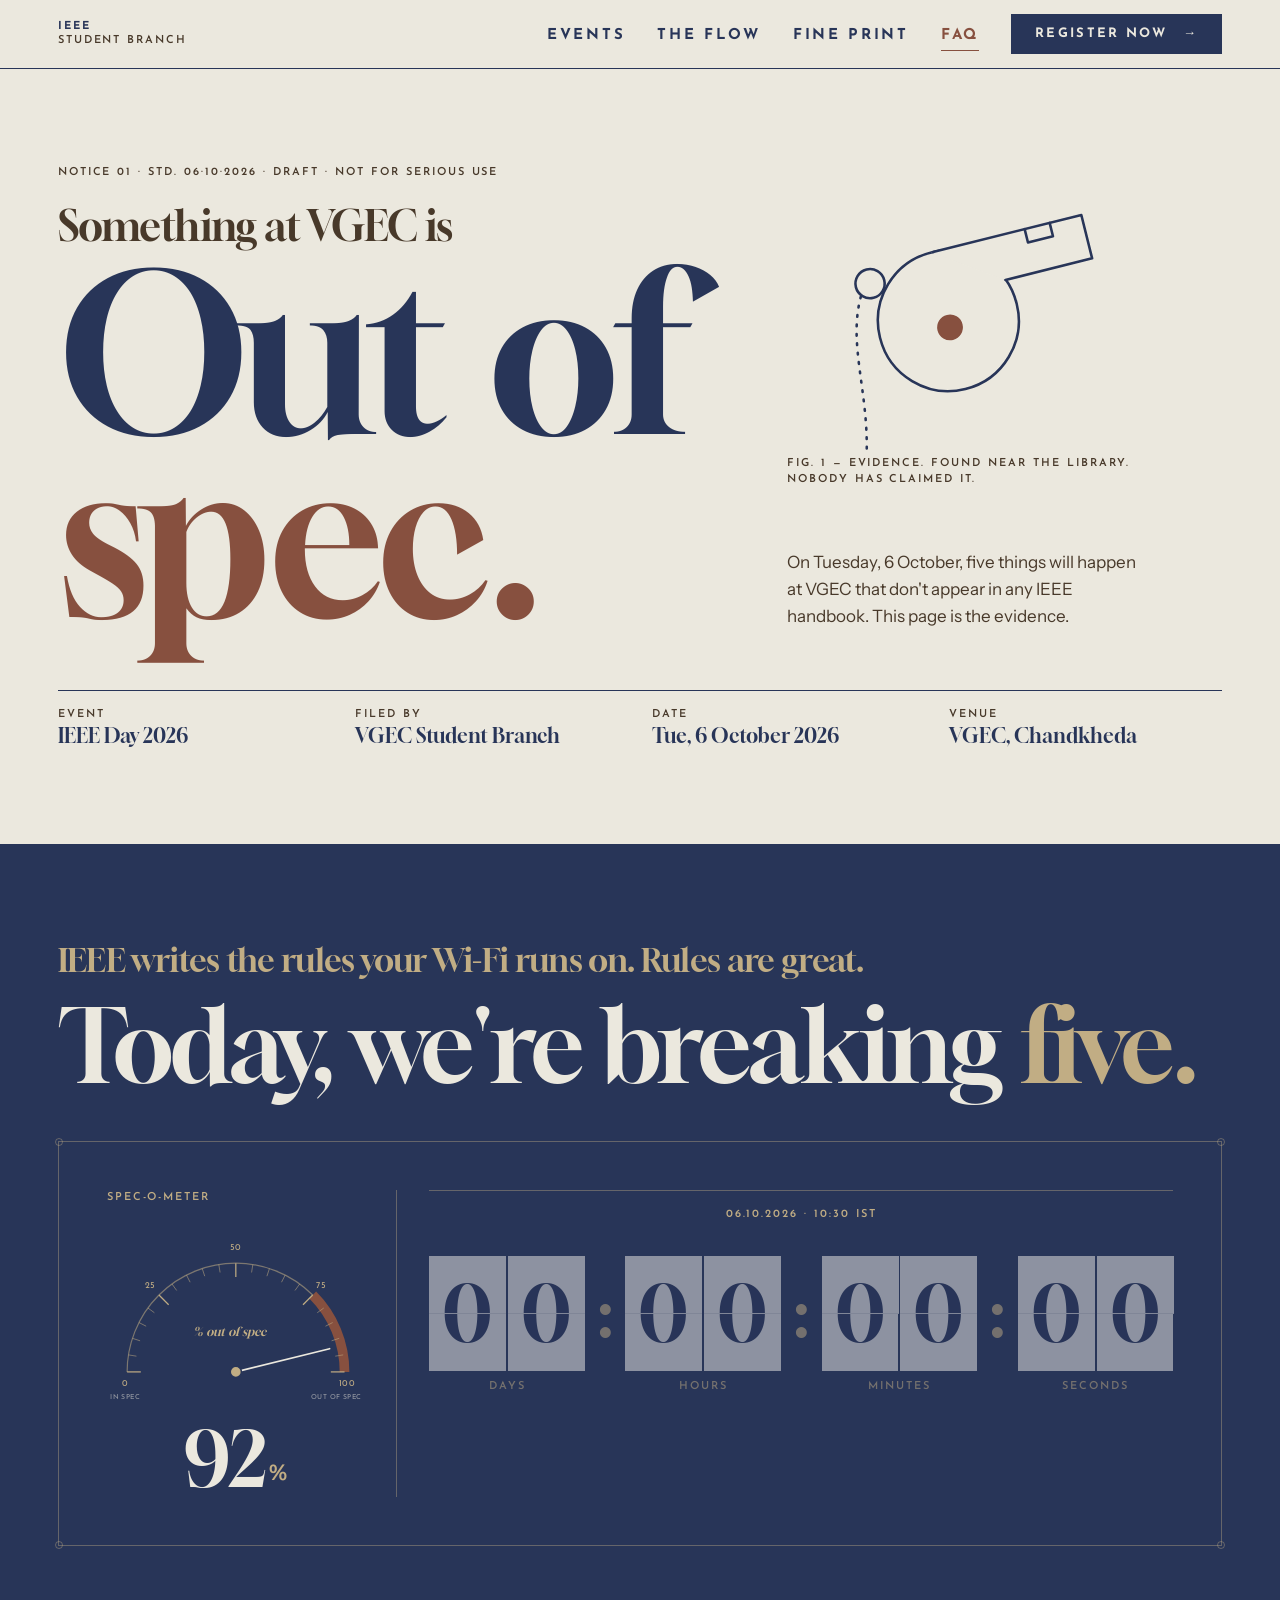
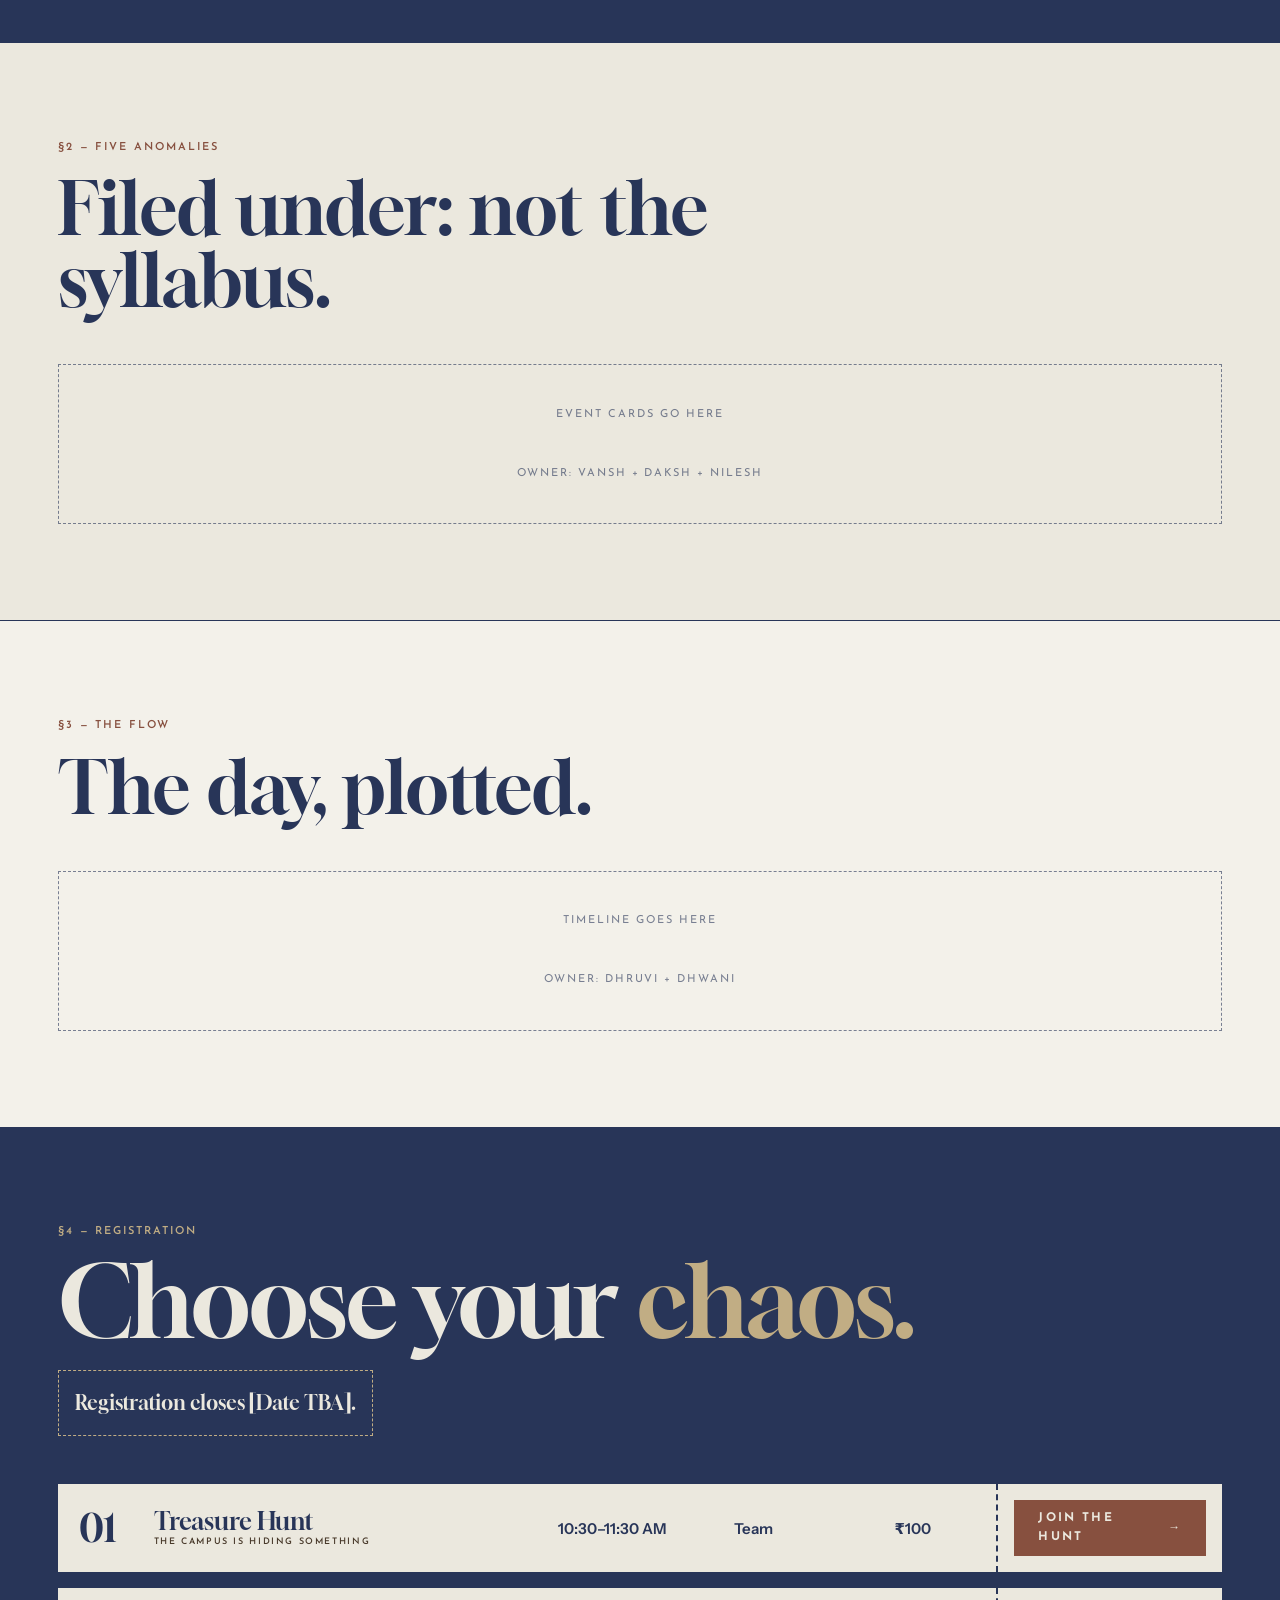
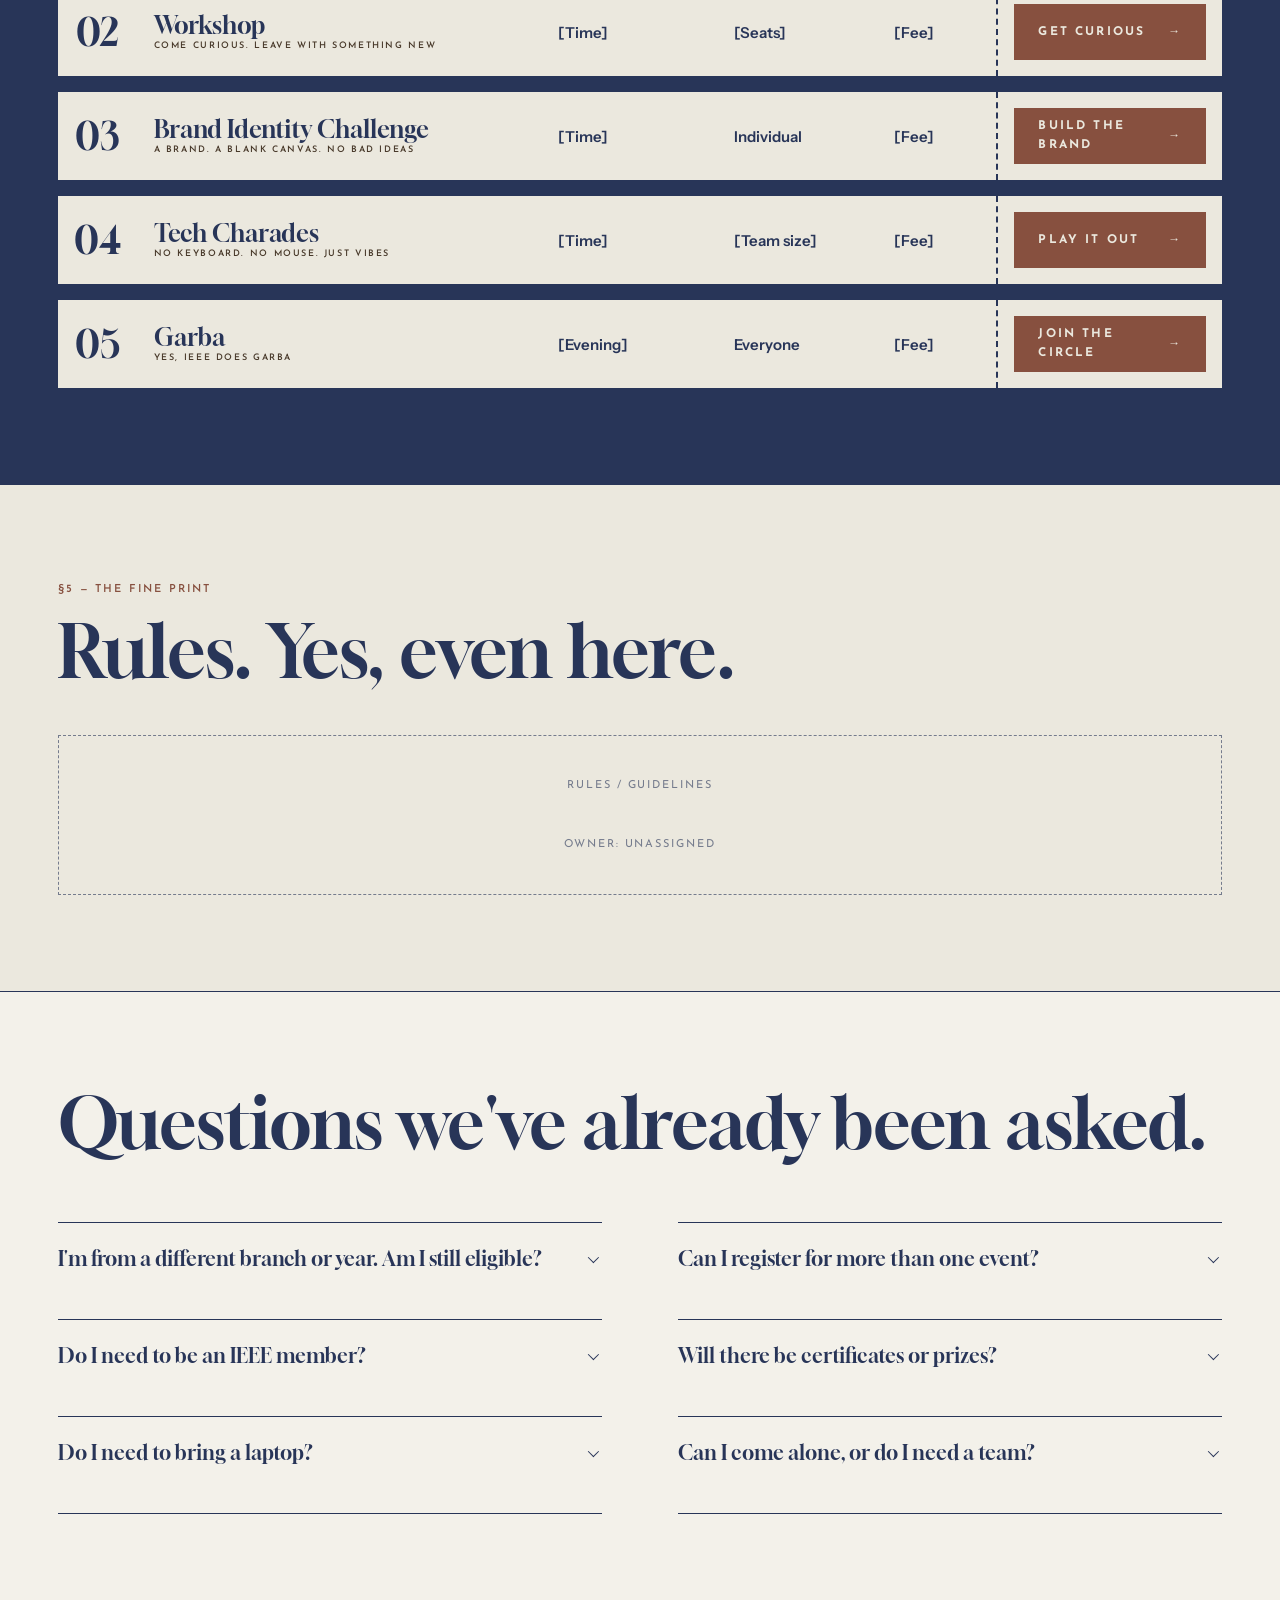
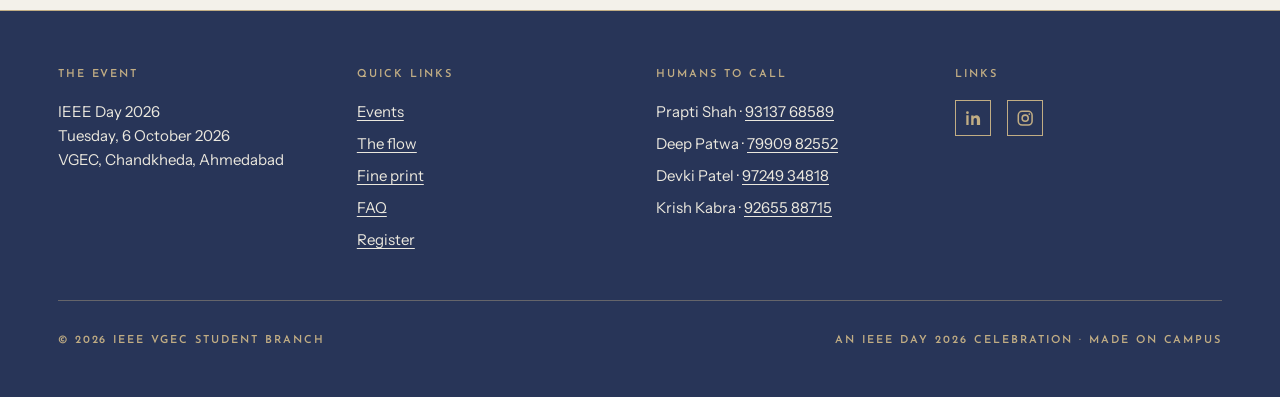
==== index.html @ 9191be6e "Merge pull request #9 from JadejaPriyanshiba/feature/qa Feature/qa" ====
<!doctype html>
<html lang="en">
<head>
    <meta charset="utf-8">
    <meta name="viewport" content="width=device-width, initial-scale=1">
    <title>IEEE Day 2026 — IEEE VGEC Student Branch</title>
    <meta name="description" content="IEEE Day 2026 at VGEC, Tuesday 6 October. A treasure hunt, a workshop, a brand challenge, tech charades and Garba.">
    <meta name="theme-color" content="#283558">

    <!-- Fonts: Gloock (display), Josefin Sans (labels), Instrument Sans (body), Nanum Pen Script (hand notes) -->
    <link rel="preconnect" href="https://fonts.googleapis.com">
    <link rel="preconnect" href="https://fonts.gstatic.com" crossorigin>
    <link rel="stylesheet" href="https://fonts.googleapis.com/css2?family=Gloock&family=Instrument+Sans:wght@400;500;600;700&family=Josefin+Sans:wght@400;600;700&family=Nanum+Pen+Script&display=swap">

    <!--
        CSS load order matters. Do not reorder.
        Each team owns exactly one file (see README → "Where do I work?").
    -->
    <link rel="stylesheet" href="css/style.css">          <!-- Priyanshi: tokens, reset, shared classes -->
    <link rel="stylesheet" href="css/sections.css">       <!-- Priyanshi: hero, intro, registration -->
    <link rel="stylesheet" href="css/header-footer.css">  <!-- Parthvi + Pushkar -->
    <link rel="stylesheet" href="css/events.css">         <!-- Vansh + Daksh + Nilesh -->
    <link rel="stylesheet" href="css/timeline.css">       <!-- Dhruvi + Dhwani -->
    <link rel="stylesheet" href="css/qa.css">             <!-- Nitant -->
    <link rel="stylesheet" href="css/responsive.css">     <!-- Hemal + Meet (always last) -->
</head>
<body>

    <a class="skip-link" href="#main">Skip to content</a>

    <!-- =====================================================
         HEADER + NAVBAR — owned by Parthvi + Pushkar
         Build the logo lockup, nav links and mobile "Index" menu here.
         Nav links should point to: #events #timeline #rules #qa #registration
         ===================================================== -->
    <header class="site-header" id="site-header">
        <div class="container site-header__inner">
            <a href="#hero" class="site-header__brand" aria-label="IEEE Day 2026 - VGEC Student Branch Home"><span class="site-header__brand-text"><span class="site-header__brand-org">IEEE</span><span class="site-header__brand-branch">STUDENT BRANCH</span></span></a>
            <nav class="site-nav site-nav--desktop" aria-label="Main Navigation"><ul class="site-nav__list"><li><a href="#events" class="site-nav__link">Events</a></li><li><a href="#timeline" class="site-nav__link">The Flow</a></li><li><a href="#rules" class="site-nav__link">Fine Print</a></li><li><a href="#qa" class="site-nav__link">FAQ</a></li><li><a href="#registration" class="btn btn--header-cta">Register Now <span class="btn__arrow" aria-hidden="true">→</span></a></li></ul></nav>
            <button type="button" class="site-header__menu-btn" id="menu-toggle-btn" aria-expanded="false" aria-controls="mobile-index-menu" aria-label="Open index menu"><span>INDEX</span><span class="site-header__menu-icon" aria-hidden="true"><span></span><span></span><span></span></span></button>
        </div>
        <div class="site-index-drawer" id="mobile-index-menu" aria-hidden="true" role="dialog" aria-modal="true" aria-label="Site Index Navigation"><div class="site-index-drawer__header"><span class="site-index-drawer__meta">§ DIRECTORY · INDEX 01</span><button type="button" class="site-index-drawer__close-btn" id="menu-close-btn" aria-label="Close index menu">CLOSE <span aria-hidden="true">✕</span></button></div><nav aria-label="Index Navigation"><ul class="index-menu-list"><li><a href="#events" class="index-menu-row">§2 <span>Events</span><span aria-hidden="true">→</span></a></li><li><a href="#timeline" class="index-menu-row">§3 <span>The Flow</span><span aria-hidden="true">→</span></a></li><li><a href="#rules" class="index-menu-row">§5 <span>Fine Print</span><span aria-hidden="true">→</span></a></li><li><a href="#qa" class="index-menu-row">§6 <span>FAQ</span><span aria-hidden="true">→</span></a></li><li><a href="#registration" class="index-menu-row">§4 <span>Register Now</span><span aria-hidden="true">→</span></a></li></ul></nav></div>
    </header>

    <main id="main" tabindex="-1">

        <!-- =====================================================
             HERO — foundation by Priyanshi
             ===================================================== -->
        <section class="section hero" id="hero" aria-labelledby="hero-title">
            <div class="container hero__grid">
                <div class="hero__text">
                    <p class="label hero__notice">Notice 01 · Std. 06·10·2026 · Draft · Not for serious use</p>
                    <p class="display hero__kicker">Something at VGEC is</p>
                    <h1 class="display hero__title" id="hero-title">Out of <span class="text-accent">spec.</span></h1>
                </div>

                <figure class="hero__figure">
                    <svg class="hero__whistle" viewBox="0 0 380 320" fill="none" stroke="currentColor" stroke-width="3" stroke-linecap="round" stroke-linejoin="round" role="img" aria-label="Line drawing of a whistle">
                        <circle cx="150" cy="172" r="82" style="fill: var(--color-bg)"></circle>
                        <path d="M150 90 H330 V142 H226" style="fill: var(--color-bg)" stroke="none"></path>
                        <path d="M152 90 H330 V142 H226"></path>
                        <path d="M262 90 V106 H292 V90"></path>
                        <circle cx="150" cy="180" r="15" style="fill: var(--color-accent)" stroke="none"></circle>
                        <circle cx="72" cy="108" r="17"></circle>
                        <path d="M58 120 C 30 170, 40 230, 20 300" stroke-dasharray="2 9"></path>
                    </svg>
                    <figcaption class="label">Fig. 1 — Evidence. Found near the library.<br>Nobody has claimed it.</figcaption>
                </figure>

                <p class="hero__lede">On Tuesday, 6 October, five things will happen at VGEC that don't appear in any IEEE handbook. This page is the evidence.</p>

                <dl class="meta-row hero__meta">
                    <div><dt class="label">Event</dt><dd>IEEE Day 2026</dd></div>
                    <div><dt class="label">Filed by</dt><dd>VGEC Student Branch</dd></div>
                    <div><dt class="label">Date</dt><dd><time datetime="2026-10-06">Tue, 6 October 2026</time></dd></div>
                    <div><dt class="label">Venue</dt><dd>VGEC, Chandkheda</dd></div>
                </dl>
            </div>
        </section>

        <!-- =====================================================
             REVEAL — foundation by Priyanshi
             The countdown / "spec-o-meter" instrument from the design
             is NOT assigned yet. Slot left below.
             ===================================================== -->
        <section class="section section--navy reveal" id="reveal" aria-labelledby="reveal-title">
            <div class="container">
                <!-- <p class="section-label">§0 — Background</p> -->
                <p class="display reveal__setup">IEEE writes the rules your Wi-Fi runs on. Rules are great.</p>
                <h2 class="display reveal__title" id="reveal-title">Today, we're breaking <span class="text-highlight">five.</span></h2>
                <!-- ── Instrument panel: Spec-O-Meter left · Countdown right ── -->
                <div class="instrument-panel">

                    <!-- Corner decorators -->
                    <span class="panel-dot panel-dot--tl" aria-hidden="true"></span>
                    <span class="panel-dot panel-dot--tr" aria-hidden="true"></span>
                    <span class="panel-dot panel-dot--bl" aria-hidden="true"></span>
                    <span class="panel-dot panel-dot--br" aria-hidden="true"></span>

                    <!-- LEFT: Spec-O-Meter ─────────────────────────── -->
                    <div class="specometer" aria-label="Instrument 00: Spec-O-Meter, reading 77% out of spec">
                        <p class="label specometer__label" aria-hidden="true">Spec-O-Meter</p>

                        <!--
                            SVG gauge. Pivot centre: (160, 175). Arc outer radius: 135.
                            Angle formula for value V: θ = 180° − (V/100 · 180°)
                            Rotation formula for ticks: rot = (V/100 · 180) − 90°
                        -->
                        <svg class="specometer__svg" viewBox="0 0 320 215"
                             xmlns="http://www.w3.org/2000/svg" aria-hidden="true">

                            <!-- Semicircular arc (0 → 100) -->
                            <path d="M 25 175 A 135 135 0 0 1 295 175" fill="none" class="gauge-arc"/>

                            <!-- Accent zone (75 → 100): V=75 at θ=45° → (255.5, 79.5) -->
                            <path d="M 255.5 79.5 A 135 135 0 0 1 295 175" fill="none" class="gauge-arc--accent"/>

                            <!-- Major ticks at 0, 25, 50, 75, 100
                                 rot = (V/100·180)−90  -->
                            <g class="gauge-tick--major">
                                <line x1="160" y1="40" x2="160" y2="57" transform="rotate(-90,160,175)"/>
                                <line x1="160" y1="40" x2="160" y2="57" transform="rotate(-45,160,175)"/>
                                <line x1="160" y1="40" x2="160" y2="57" transform="rotate(0,160,175)"/>
                                <line x1="160" y1="40" x2="160" y2="57" transform="rotate(45,160,175)"/>
                                <line x1="160" y1="40" x2="160" y2="57" transform="rotate(90,160,175)"/>
                            </g>

                            <!-- Minor ticks every 5 units (skip the 5 majors) -->
                            <g class="gauge-tick--minor">
                                <line x1="160" y1="40" x2="160" y2="50" transform="rotate(-81,160,175)"/>
                                <line x1="160" y1="40" x2="160" y2="50" transform="rotate(-72,160,175)"/>
                                <line x1="160" y1="40" x2="160" y2="50" transform="rotate(-63,160,175)"/>
                                <line x1="160" y1="40" x2="160" y2="50" transform="rotate(-54,160,175)"/>
                                <line x1="160" y1="40" x2="160" y2="50" transform="rotate(-36,160,175)"/>
                                <line x1="160" y1="40" x2="160" y2="50" transform="rotate(-27,160,175)"/>
                                <line x1="160" y1="40" x2="160" y2="50" transform="rotate(-18,160,175)"/>
                                <line x1="160" y1="40" x2="160" y2="50" transform="rotate(-9,160,175)"/>
                                <line x1="160" y1="40" x2="160" y2="50" transform="rotate(9,160,175)"/>
                                <line x1="160" y1="40" x2="160" y2="50" transform="rotate(18,160,175)"/>
                                <line x1="160" y1="40" x2="160" y2="50" transform="rotate(27,160,175)"/>
                                <line x1="160" y1="40" x2="160" y2="50" transform="rotate(36,160,175)"/>
                                <line x1="160" y1="40" x2="160" y2="50" transform="rotate(54,160,175)"/>
                                <line x1="160" y1="40" x2="160" y2="50" transform="rotate(63,160,175)"/>
                                <line x1="160" y1="40" x2="160" y2="50" transform="rotate(72,160,175)"/>
                                <line x1="160" y1="40" x2="160" y2="50" transform="rotate(81,160,175)"/>
                            </g>

                            <!-- Scale labels at 0, 25, 50, 75, 100 -->
                            <g class="gauge-labels">
                                <text x="22"  y="193" text-anchor="middle">0</text>
                                <text x="54"  y="71"  text-anchor="middle">25</text>
                                <text x="160" y="24"  text-anchor="middle">50</text>
                                <text x="266" y="71"  text-anchor="middle">75</text>
                                <text x="298" y="193" text-anchor="middle">100</text>
                            </g>

                            <!-- Zone labels — anchored to edges so they never clip -->
                            <g class="gauge-zone-labels">
                                <text x="4"   y="209" text-anchor="start">IN SPEC</text>
                                <text x="316" y="209" text-anchor="end">OUT OF SPEC</text>
                            </g>

                            <!-- Centre italic text -->
                            <text class="gauge-center-text" x="152" y="130" text-anchor="middle">% out of spec</text>

                            <!--
                                Needle — animated by JS via the transform attribute.
                                The line points straight up (160,175)→(160,55).
                                Rotation formula: (V/100 * 180) − 90°
                                  0% → rotate(-90)   = pointing left
                                 50% → rotate(0)     = pointing up
                                100% → rotate(90)    = pointing right
                                Initial: rotate(-90) = 0% (needle at rest, left)
                            -->
                            <g id="specometer-needle" transform="rotate(-90,160,175)">
                                <line class="gauge-needle"
                                      x1="160" y1="175" x2="160" y2="55"
                                      stroke-linecap="round"/>
                            </g>

                            <!-- Pivot (drawn on top of needle base) -->
                            <circle class="gauge-pivot" cx="160" cy="175" r="7"/>
                        </svg>

                        <!-- Numeric reading — id for JS counter animation -->
                        <div class="specometer__reading" aria-hidden="true">
                            <span class="specometer__number" id="specometer-number">0</span><span class="specometer__unit">%</span>
                        </div>
                    </div><!-- /.specometer -->

                    <!-- RIGHT: Countdown ───────────────────────────── -->
                    <div class="countdown" id="countdown">
                        <div class="countdown__header">
                            <!-- <span class="label countdown__label">T-minus · Until the first whistle</span> -->
                            <span class="label countdown__date">06.10.2026 · 10:30 IST</span>
                        </div>

                        <div class="countdown__clock" role="timer" aria-live="polite" aria-atomic="true">

                            <!-- DAYS -->
                            <div class="flip-unit" data-unit="days">
                                <div class="flip-pair">
                                    <div class="flip-card" data-digit="0">
                                        <div class="fc-top"><span>0</span></div>
                                        <div class="fc-bot"><span>0</span></div>
                                        <div class="fc-flap-top"><span>0</span></div>
                                        <div class="fc-flap-bot"><span>0</span></div>
                                    </div>
                                    <div class="flip-card" data-digit="0">
                                        <div class="fc-top"><span>0</span></div>
                                        <div class="fc-bot"><span>0</span></div>
                                        <div class="fc-flap-top"><span>0</span></div>
                                        <div class="fc-flap-bot"><span>0</span></div>
                                    </div>
                                </div>
                                <span class="flip-unit__label label">Days</span>
                            </div>

                            <span class="countdown__sep" aria-hidden="true">:</span>

                            <!-- HOURS -->
                            <div class="flip-unit" data-unit="hours">
                                <div class="flip-pair">
                                    <div class="flip-card" data-digit="0">
                                        <div class="fc-top"><span>0</span></div>
                                        <div class="fc-bot"><span>0</span></div>
                                        <div class="fc-flap-top"><span>0</span></div>
                                        <div class="fc-flap-bot"><span>0</span></div>
                                    </div>
                                    <div class="flip-card" data-digit="0">
                                        <div class="fc-top"><span>0</span></div>
                                        <div class="fc-bot"><span>0</span></div>
                                        <div class="fc-flap-top"><span>0</span></div>
                                        <div class="fc-flap-bot"><span>0</span></div>
                                    </div>
                                </div>
                                <span class="flip-unit__label label">Hours</span>
                            </div>

                            <span class="countdown__sep" aria-hidden="true">:</span>

                            <!-- MINUTES -->
                            <div class="flip-unit" data-unit="minutes">
                                <div class="flip-pair">
                                    <div class="flip-card" data-digit="0">
                                        <div class="fc-top"><span>0</span></div>
                                        <div class="fc-bot"><span>0</span></div>
                                        <div class="fc-flap-top"><span>0</span></div>
                                        <div class="fc-flap-bot"><span>0</span></div>
                                    </div>
                                    <div class="flip-card" data-digit="0">
                                        <div class="fc-top"><span>0</span></div>
                                        <div class="fc-bot"><span>0</span></div>
                                        <div class="fc-flap-top"><span>0</span></div>
                                        <div class="fc-flap-bot"><span>0</span></div>
                                    </div>
                                </div>
                                <span class="flip-unit__label label">Minutes</span>
                            </div>

                            <span class="countdown__sep" aria-hidden="true">:</span>

                            <!-- SECONDS -->
                            <div class="flip-unit" data-unit="seconds">
                                <div class="flip-pair">
                                    <div class="flip-card" data-digit="0">
                                        <div class="fc-top"><span>0</span></div>
                                        <div class="fc-bot"><span>0</span></div>
                                        <div class="fc-flap-top"><span>0</span></div>
                                        <div class="fc-flap-bot"><span>0</span></div>
                                    </div>
                                    <div class="flip-card" data-digit="0">
                                        <div class="fc-top"><span>0</span></div>
                                        <div class="fc-bot"><span>0</span></div>
                                        <div class="fc-flap-top"><span>0</span></div>
                                        <div class="fc-flap-bot"><span>0</span></div>
                                    </div>
                                </div>
                                <span class="flip-unit__label label">Seconds</span>
                            </div>

                        </div><!-- /.countdown__clock -->

                        <!-- <div class="countdown__footer">
                            <p>When the needle hits the red, the campus officially stops behaving. Until then: pick your anomaly.</p>
                            <p class="label countdown__fig">Fig. 0 — Calibrated by nobody. Accurate anyway.</p> 
                        </div> -->
                    </div><!-- /.countdown -->

                </div><!-- /.instrument-panel -->


            </div>
        </section>
        
        <!-- =====================================================
             EVENTS — owned by Vansh + Daksh + Nilesh
             Five flip/event cards go inside .events-grid.
             Event data lives in README → "Event information".
             ===================================================== -->
        <section class="section events" id="events" aria-labelledby="events-title">
            <div class="container">
                <p class="section-label">§2 — Five anomalies</p>
                <h2 class="section-title" id="events-title">Filed under: not the syllabus.</h2>

                <div class="events-grid">
                    <div class="dev-slot" data-owner="Vansh + Daksh + Nilesh">Event cards go here</div>
                </div>
            </div>
        </section>

        <!-- =====================================================
             TIMELINE ("The flow") — owned by Dhruvi + Dhwani
             ===================================================== -->
        <section class="section section--paper timeline" id="timeline" aria-labelledby="timeline-title">
            <div class="container">
                <p class="section-label">§3 — The flow</p>
                <h2 class="section-title" id="timeline-title">The day, plotted.</h2>

                <div class="dev-slot" data-owner="Dhruvi + Dhwani">Timeline goes here</div>
            </div>
        </section>

        <!-- =====================================================
             REGISTRATION — foundation by Priyanshi
             Registration links (Google Forms?) are not known yet.
             Buttons are <a> WITHOUT href until real URLs arrive,
             so they cannot send anyone to a broken page.
             ===================================================== -->
        <section class="section section--navy registration" id="registration" aria-labelledby="registration-title">
            <div class="container">
                <p class="section-label">§4 — Registration</p>
                <h2 class="display registration__title" id="registration-title">Choose your <span class="text-highlight">chaos.</span></h2>
                <p class="registration__deadline">Registration closes [Date TBA].</p>

                <ol class="ticket-list">
                    <li class="ticket">
                        <span class="ticket__number">01</span>
                        <div class="ticket__name"><span>Treasure Hunt</span><span class="label">The campus is hiding something</span></div>
                        <span class="ticket__detail">10:30–11:30 AM</span>
                        <span class="ticket__detail">Team</span>
                        <span class="ticket__detail">₹100</span>
                        <a class="btn btn--ticket" aria-disabled="true">Join the hunt <span class="btn__arrow" aria-hidden="true">→</span></a>
                    </li>
                    <li class="ticket">
                        <span class="ticket__number">02</span>
                        <div class="ticket__name"><span>Workshop</span><span class="label">Come curious. Leave with something new</span></div>
                        <span class="ticket__detail">[Time]</span>
                        <span class="ticket__detail">[Seats]</span>
                        <span class="ticket__detail">[Fee]</span>
                        <a class="btn btn--ticket" aria-disabled="true">Get curious <span class="btn__arrow" aria-hidden="true">→</span></a>
                    </li>
                    <li class="ticket">
                        <span class="ticket__number">03</span>
                        <div class="ticket__name"><span>Brand Identity Challenge</span><span class="label">A brand. A blank canvas. No bad ideas</span></div>
                        <span class="ticket__detail">[Time]</span>
                        <span class="ticket__detail">Individual</span>
                        <span class="ticket__detail">[Fee]</span>
                        <a class="btn btn--ticket" aria-disabled="true">Build the brand <span class="btn__arrow" aria-hidden="true">→</span></a>
                    </li>
                    <li class="ticket">
                        <span class="ticket__number">04</span>
                        <div class="ticket__name"><span>Tech Charades</span><span class="label">No keyboard. No mouse. Just vibes</span></div>
                        <span class="ticket__detail">[Time]</span>
                        <span class="ticket__detail">[Team size]</span>
                        <span class="ticket__detail">[Fee]</span>
                        <a class="btn btn--ticket" aria-disabled="true">Play it out <span class="btn__arrow" aria-hidden="true">→</span></a>
                    </li>
                    <li class="ticket">
                        <span class="ticket__number">05</span>
                        <div class="ticket__name"><span>Garba</span><span class="label">Yes, IEEE does Garba</span></div>
                        <span class="ticket__detail">[Evening]</span>
                        <span class="ticket__detail">Everyone</span>
                        <span class="ticket__detail">[Fee]</span>
                        <a class="btn btn--ticket" aria-disabled="true">Join the circle <span class="btn__arrow" aria-hidden="true">→</span></a>
                    </li>
                </ol>
            </div>
        </section>

        <!-- =====================================================
             FINE PRINT (rules) — NOT ASSIGNED YET
             ===================================================== -->
        <section class="section rules" id="rules" aria-labelledby="rules-title">
            <div class="container">
                <p class="section-label">§5 — The fine print</p>
                <h2 class="section-title" id="rules-title">Rules. Yes, even here.</h2>

                <div class="dev-slot" data-owner="Unassigned">Rules / guidelines</div>
            </div>
        </section>

        <!-- =====================================================
             Q&A — owned by Nitant
             ===================================================== -->
        <section class="section section--paper qa" id="qa" aria-labelledby="qa-title">
            <div class="container">

                <!-- Heading row: full width -->
                <div class="qa-header">
                    <!-- <p class="section-label">§6 — FAQ</p> -->
                    <h2 class="section-title" id="qa-title">Questions we've already been asked.</h2>
                    <!-- <p class="qa-contact">Still stuck? Ask a volunteer on the day, or write to <a href="mailto:ieee@vgec.ac.in">ieee@vgec.ac.in</a>.</p> -->
                </div>

                <!-- Questions: two columns -->
                <div class="qa-columns">

                    <!-- Left column -->
                    <div class="qa-list">

                        <div class="qa-item" id="qa-item-15">
                            <button class="qa-trigger" aria-expanded="false" aria-controls="qa-answer-15">
                                <span class="qa-question">I'm from a different branch or year. Am I still eligible?</span>
                                <span class="qa-icon" aria-hidden="true"></span>
                            </button>
                            <div class="qa-answer" id="qa-answer-15" role="region">
                                <p>Yes — all VGEC students from any branch and any year are welcome. IEEE Day is not a department event; it belongs to the whole campus.</p>
                            </div>
                        </div>

                        <div class="qa-item" id="qa-item-2">
                            <button class="qa-trigger" aria-expanded="false" aria-controls="qa-answer-2">
                                <span class="qa-question">Do I need to be an IEEE member?</span>
                                <span class="qa-icon" aria-hidden="true"></span>
                            </button>
                            <div class="qa-answer" id="qa-answer-2" role="region">
                                <p>No — IEEE Day is open to all VGEC students. Joining IEEE is encouraged but never a barrier to participating.</p>
                            </div>
                        </div>

                        <div class="qa-item" id="qa-item-11">
                            <button class="qa-trigger" aria-expanded="false" aria-controls="qa-answer-11">
                                <span class="qa-question">Do I need to bring a laptop?</span>
                                <span class="qa-icon" aria-hidden="true"></span>
                            </button>
                            <div class="qa-answer" id="qa-answer-11" role="region">
                                <p>Not required for most events. The Workshop may involve a practical component — a laptop is useful but not mandatory. We'll confirm in the workshop announcement. For everything else, just yourself.</p>
                            </div>
                        </div>

                    </div><!-- /.qa-list left -->

                    <!-- Right column -->
                    <div class="qa-list">

                        <div class="qa-item" id="qa-item-3">
                            <button class="qa-trigger" aria-expanded="false" aria-controls="qa-answer-3">
                                <span class="qa-question">Can I register for more than one event?</span>
                                <span class="qa-icon" aria-hidden="true"></span>
                            </button>
                            <div class="qa-answer" id="qa-answer-3" role="region">
                                <p>Yes — of course. Check the schedule before registering for multiple events to make sure timeslots don't overlap.</p>
                            </div>
                        </div>

                        <div class="qa-item" id="qa-item-6">
                            <button class="qa-trigger" aria-expanded="false" aria-controls="qa-answer-6">
                                <span class="qa-question">Will there be certificates or prizes?</span>
                                <span class="qa-icon" aria-hidden="true"></span>
                            </button>
                            <div class="qa-answer" id="qa-answer-6" role="region">
                                <p>Yes — participation certificates for all, and prizes/hard copy certificates for winners of competitive events. Details to be announced closer to the date.</p>
                            </div>
                        </div>

                        <div class="qa-item" id="qa-item-9">
                            <button class="qa-trigger" aria-expanded="false" aria-controls="qa-answer-9">
                                <span class="qa-question">Can I come alone, or do I need a team?</span>
                                <span class="qa-icon" aria-hidden="true"></span>
                            </button>
                            <div class="qa-answer" id="qa-answer-9" role="region">
                                <p>Depends on the event. Treasure Hunt is team-based (5 members). Brand Identity Challenge, the Workshop and Tech Charades are individual. Garba is open to everyone — solo, duo, whole friend group.</p>
                            </div>
                        </div>

                    </div><!-- /.qa-list right -->

                </div><!-- /.qa-columns -->
            </div>

        </section>

    </main>

    <!-- =====================================================
         FOOTER — owned by Parthvi + Pushkar
         ===================================================== -->
    <footer class="site-footer section--navy" id="site-footer">
        <div class="container site-footer__inner"><div class="site-footer__columns"><div class="site-footer__col"><span class="label site-footer__col-title">THE EVENT</span><p>IEEE Day 2026<br>Tuesday, 6 October 2026<br>VGEC, Chandkheda, Ahmedabad</p></div><div class="site-footer__col"><span class="label site-footer__col-title">QUICK LINKS</span><ul class="site-footer__col-list"><li><a href="#events">Events</a></li><li><a href="#timeline">The flow</a></li><li><a href="#rules">Fine print</a></li><li><a href="#qa">FAQ</a></li><li><a href="#registration">Register</a></li></ul></div><div class="site-footer__col"><span class="label site-footer__col-title">HUMANS TO CALL</span><ul class="site-footer__col-list"><li>Prapti Shah · <a href="tel:+919313768589">93137 68589</a></li><li>Deep Patwa · <a href="tel:+917990982552">79909 82552</a></li><li>Devki Patel · <a href="tel:+919724934818">97249 34818</a></li><li>Krish Kabra · <a href="tel:+919265588715">92655 88715</a></li></ul></div><div class="site-footer__col"><span class="label site-footer__col-title">LINKS</span><ul class="site-footer__social-list" aria-label="IEEE VGEC social media"><li><a href="https://www.linkedin.com/company/ieeevgecsb/" class="site-footer__social-link" target="_blank" rel="noopener noreferrer" aria-label="IEEE VGEC Student Branch on LinkedIn"><svg aria-hidden="true" viewBox="0 0 24 24"><path d="M6 8H3v13h3V8Zm-1.5-5A1.8 1.8 0 1 0 4.5 6.6 1.8 1.8 0 0 0 4.5 3ZM21 14c0-3.8-2-5.8-4.8-5.8-2.2 0-3.1 1.2-3.7 2V8.5H9.4V21h3.1v-6.2c0-1.6.3-3.2 2.3-3.2s2 1.9 2 3.3V21H21v-7Z" fill="currentColor"></path></svg><span class="visually-hidden">LinkedIn</span></a></li><li><a href="https://www.instagram.com/ieeevgec?igsh=MXJ0OXM1c2ZycXpvdg%3D%3D" class="site-footer__social-link" target="_blank" rel="noopener noreferrer" aria-label="IEEE VGEC Student Branch on Instagram"><svg aria-hidden="true" viewBox="0 0 24 24"><rect x="3" y="3" width="18" height="18" rx="5" fill="none" stroke="currentColor" stroke-width="2"></rect><circle cx="12" cy="12" r="4" fill="none" stroke="currentColor" stroke-width="2"></circle><circle cx="17.4" cy="6.6" r="1.2" fill="currentColor"></circle></svg><span class="visually-hidden">Instagram</span></a></li></ul></div></div><div class="site-footer__bottom"><p class="label">© 2026 IEEE VGEC STUDENT BRANCH</p><p class="label">AN IEEE DAY 2026 CELEBRATION · MADE ON CAMPUS</p></div>
        </div>
    </footer>

    <!-- JS: main.js first (shared helpers), then one file per team. All deferred. -->
    <script src="js/main.js" defer></script>
    <script src="js/reveal.js" defer></script>
    <script src="js/header-footer.js" defer></script>
    <script src="js/events.js" defer></script>
    <script src="js/timeline.js" defer></script>
    <script src="js/qa.js" defer></script>
</body>
</html>
---- css/style.css ----
/* =========================================================
   IEEE Day 2026 — global styles
   Owner: Priyanshi

   This file holds ONLY things every section shares:
   1. Design tokens (CSS variables)
   2. Reset + base elements
   3. Shared classes (.container, .section, .btn, .label ...)

   Section-specific styles go in that section's own file.
   Need a new token or shared class? Ask Priyanshi instead of
   adding it here, so we don't get merge conflicts.
   ========================================================= */


/* ---------- 1. Design tokens ---------- */

:root {
    /* Palette — the only five colours (+ one lighter paper tint) */
    --color-deep-blue: #283558;
    --color-brown-red: #87503F;
    --color-sand: #C1AD84;
    --color-dark-brown: #48392A;
    --color-cream: #EBE8DE;
    --color-paper: #F3F1EA;      /* inset cards / light alternate sections */

    /* Semantic names — use THESE in your CSS, not the raw ones above */
    --color-bg: var(--color-cream);          /* page canvas (~58%) */
    --color-text: var(--color-deep-blue);    /* headings, rules, primary buttons */
    --color-body: var(--color-dark-brown);   /* body copy + metadata (instead of grey) */
    --color-accent: var(--color-brown-red);  /* "pencil mark": hand notes, "spec.", ticket CTAs */
    --color-highlight: var(--color-sand);    /* "highlighter": only on dark grounds, never as text on cream */
    --color-line: var(--color-deep-blue);
    --color-line-soft: rgba(40, 53, 88, 0.25);
    --focus-color: var(--color-deep-blue);   /* dark sections switch this to sand */

    /* Typography */
    --font-display: 'Gloock', Georgia, serif;
    --font-label: 'Josefin Sans', Futura, 'Century Gothic', sans-serif;
    --font-body: 'Instrument Sans', system-ui, sans-serif;
    --font-hand: 'Nanum Pen Script', 'Comic Neue', cursive;

    --fs-label: 0.6875rem;                        /* 11px — caps metadata */
    --fs-small: 0.9375rem;                        /* 15px */
    --fs-body: 1.0625rem;                         /* 17px */
    --fs-lead: clamp(1.125rem, 1.6vw, 1.1875rem); /* 18–19px */
    --fs-h3: clamp(1.75rem, 3.5vw, 2.75rem);
    --fs-h2: clamp(2.5rem, 6vw, 4.5rem);          /* section titles, up to 72px */
    --fs-display: clamp(4.5rem, 17vw, 16rem);     /* giant statements, up to 256px */
    --fs-hand: clamp(1.375rem, 2.4vw, 2rem);

    --lh-tight: 0.9;
    --lh-heading: 1.02;
    --lh-body: 1.6;
    --tracking-label: 0.18em;

    /* Spacing — 8pt scale */
    --space-1: 0.25rem;  /*   4px */
    --space-2: 0.5rem;   /*   8px */
    --space-3: 1rem;     /*  16px */
    --space-4: 1.5rem;   /*  24px */
    --space-5: 2rem;     /*  32px */
    --space-6: 3rem;     /*  48px */
    --space-7: 4rem;     /*  64px */
    --space-8: 6rem;     /*  96px */
    --space-9: 8rem;     /* 128px */

    /* Layout */
    --container-max: 1440px;
    --gutter: clamp(1rem, 4.5vw, 4rem);           /* 16px phone → 64px desktop */
    --section-space: clamp(4rem, 9vw, 6rem);      /* vertical padding of a section */
    --header-height: 0px;                         /* header team: set this if the header becomes sticky */

    /* Shape + motion */
    --radius: 0;                                  /* design rule: square corners, no pills */
    --border: 1px solid var(--color-line);
    --ease: cubic-bezier(0.2, 0.8, 0.2, 1);
    --duration-fast: 0.2s;
    --duration: 0.35s;

    /* Layers */
    --z-base: 1;
    --z-header: 100;
    --z-overlay: 200;                             /* mobile menu, modals */
}

/* Breakpoints (CSS variables can't be used in @media, so use these numbers):
   mobile  < 768px   · 4 columns
   tablet  768–1023px · 8 columns
   desktop ≥ 1024px  · 12 columns */


/* ---------- 2. Reset + base ---------- */

*,
*::before,
*::after {
    box-sizing: border-box;
}

html {
    scroll-behavior: smooth;
    -webkit-text-size-adjust: 100%;
}

body {
    margin: 0;
    min-height: 100vh;
    background: var(--color-bg);
    color: var(--color-text);
    font-family: var(--font-body);
    font-size: var(--fs-body);
    line-height: var(--lh-body);
    -webkit-font-smoothing: antialiased;
}

h1, h2, h3, h4 {
    margin: 0;
    font-family: var(--font-display);
    font-weight: 400;
    line-height: var(--lh-heading);
}

p, figure, dl, dd, ol, ul {
    margin: 0;
}

img, svg, video {
    display: block;
    max-width: 100%;
    height: auto;
}

a {
    color: var(--color-accent);
    text-decoration-thickness: 1px;
    text-underline-offset: 0.2em;
}

a:hover {
    color: var(--color-body);
}

button {
    font: inherit;
    color: inherit;
    cursor: pointer;
}

/* Every section with an id lands below a sticky header, if there is one */
[id] {
    scroll-margin-top: var(--header-height);
}

:focus-visible {
    outline: 2px solid var(--focus-color);
    outline-offset: 3px;
}

/* <main> receives focus from the skip link; it doesn't need a ring */
main:focus {
    outline: none;
}


/* ---------- 3. Shared classes ---------- */

/* Layout */
.container {
    width: 100%;
    max-width: var(--container-max);
    margin-inline: auto;
    padding-inline: var(--gutter);
}

.section {
    position: relative;
    padding-block: var(--section-space);
    border-top: var(--border);
}

/* Section grounds — each also resets focus colour for contrast */
/* Note: --border must be re-declared on each ground. A variable built
   from another variable is fixed where it's declared (:root), so it
   wouldn't pick up the new --color-line on its own. */
.section--navy {
    --color-text: var(--color-cream);
    --color-body: var(--color-cream);
    --color-line: var(--color-sand);
    --color-line-soft: rgba(193, 173, 132, 0.4);
    --border: 1px solid var(--color-line);
    --focus-color: var(--color-sand);
    background: var(--color-deep-blue);
    color: var(--color-cream);
}

.section--paper {
    background: var(--color-paper);
}

.section--brown {
    --color-text: var(--color-cream);
    --color-body: var(--color-cream);
    --color-line: var(--color-sand);
    --color-line-soft: rgba(193, 173, 132, 0.4);
    --border: 1px solid var(--color-line);
    --focus-color: var(--color-sand);
    background: var(--color-dark-brown);
    color: var(--color-cream);
}

/* Type voices */
.display {
    font-family: var(--font-display);
    font-weight: 400;
    line-height: var(--lh-tight);
    letter-spacing: -0.02em;
}

.label {
    font-family: var(--font-label);
    font-size: var(--fs-label);
    font-weight: 600;
    letter-spacing: var(--tracking-label);
    text-transform: uppercase;
    line-height: 1.5;
}

.hand {
    font-family: var(--font-hand);
    font-size: var(--fs-hand);
    color: var(--color-accent);
    line-height: 1.1;
}

.text-accent { color: var(--color-accent); }
.text-highlight { color: var(--color-sand); }   /* only on dark grounds */

/* Section heading pattern: "§2 — Five anomalies" + big title */
.section-label {
    font-family: var(--font-label);
    font-size: var(--fs-label);
    font-weight: 600;
    letter-spacing: var(--tracking-label);
    text-transform: uppercase;
    color: var(--color-accent);
    margin-bottom: var(--space-3);
}

.section--navy .section-label,
.section--brown .section-label {
    color: var(--color-sand);
}

.section-title {
    font-size: var(--fs-h2);
    line-height: 1;
    max-width: 18ch;
    margin-bottom: var(--space-6);
}

/* Metadata row: small caps label above a serif value */
.meta-row {
    display: grid;
    grid-template-columns: repeat(auto-fit, minmax(8rem, 1fr));
    gap: var(--space-3) var(--space-4);
    border-top: var(--border);
    padding-top: var(--space-3);
}

.meta-row dt {
    color: var(--color-body);
}

.meta-row dd {
    font-family: var(--font-display);
    font-size: 1.25rem;
    line-height: 1.2;
}

/* Buttons: square, no shadow, one verb per event. Arrow travels on hover. */
.btn {
    display: inline-flex;
    align-items: center;
    justify-content: space-between;
    gap: var(--space-3);
    min-height: 3.25rem;
    padding: 0 var(--space-4);
    border: 0;
    border-radius: var(--radius);
    background: var(--color-deep-blue);
    color: var(--color-cream);
    font-family: var(--font-label);
    font-size: 0.75rem;
    font-weight: 700;
    letter-spacing: var(--tracking-label);
    text-transform: uppercase;
    text-decoration: none;
    transition: background-color var(--duration-fast) ease, color var(--duration-fast) ease;
}

.btn:hover {
    background: var(--color-brown-red);
    color: var(--color-cream);
}

.btn__arrow {
    display: inline-block;
    transition: transform var(--duration-fast) ease;
}

.btn:hover .btn__arrow {
    transform: translateX(6px);
}

.btn--gold  { background: var(--color-sand);  color: var(--color-deep-blue); }
.btn--cream { background: var(--color-cream); color: var(--color-brown-red); }
.btn--brown { background: var(--color-dark-brown); color: var(--color-cream); }
.btn--ticket { background: var(--color-brown-red); color: var(--color-cream); }
.btn--ticket:hover { background: var(--color-deep-blue); }

/* Link without href / not open yet.
   Keeps its palette colour at full strength (no opacity — fading
   blends it into off-palette tints); it just stops reacting. */
.btn[aria-disabled="true"] {
    cursor: not-allowed;
}

.btn--ticket[aria-disabled="true"]:hover {
    background: var(--color-brown-red);
}

.btn[aria-disabled="true"]:hover .btn__arrow {
    transform: none;
}

/* Accessibility helpers */
.visually-hidden {
    position: absolute;
    width: 1px;
    height: 1px;
    padding: 0;
    margin: -1px;
    overflow: hidden;
    clip: rect(0 0 0 0);
    white-space: nowrap;
    border: 0;
}

.skip-link {
    position: absolute;
    left: var(--space-3);
    top: var(--space-3);
    z-index: var(--z-overlay);
    padding: var(--space-2) var(--space-3);
    background: var(--color-deep-blue);
    color: var(--color-cream);
    transform: translateY(-200%);
}

.skip-link:focus {
    transform: none;
}

/* Dev-only placeholder showing where a team's work goes.
   DELETE the .dev-slot element when you build your section. */
.dev-slot {
    display: grid;
    place-items: center;
    min-height: 10rem;
    padding: var(--space-4);
    border: 1.5px dashed currentColor;
    font-family: var(--font-label);
    font-size: var(--fs-label);
    letter-spacing: var(--tracking-label);
    text-transform: uppercase;
    text-align: center;
    opacity: 0.6;
}

.dev-slot::after {
    content: "Owner: " attr(data-owner);
    display: block;
    margin-top: var(--space-2);
}


/* ---------- Reduced motion (applies to every team's animations) ---------- */

@media (prefers-reduced-motion: reduce) {
    html {
        scroll-behavior: auto;
    }

    *,
    *::before,
    *::after {
        animation-duration: 0.01ms !important;       /* the one allowed !important: must beat section styles */
        animation-iteration-count: 1 !important;
        transition-duration: 0.01ms !important;
    }
}
---- css/sections.css ----
/* =========================================================
   Foundation sections — hero, reveal, intro, registration
   Owner: Priyanshi

   Mobile-first. Layout only goes as far as "works on every
   screen"; final polish belongs to Hemal + Meet (responsive.css).
   ========================================================= */


/* ---------- Hero ---------- */

.hero {
    border-top: 0;
    overflow: hidden;
}

.hero__grid {
    display: grid;
    gap: var(--space-5);
}

.hero__notice {
    color: var(--color-body);
    margin-bottom: var(--space-4);
}

.hero__kicker {
    font-size: clamp(1.625rem, 3.2vw, 2.875rem);
    line-height: 1;
    color: var(--color-body);
    margin-bottom: var(--space-3);
}

/* padding-bottom makes room for the "p" descender, which the tight
   line-height would otherwise push into the meta row below */
.hero__title {
    font-size: var(--fs-display);
    line-height: 0.84;
    padding-bottom: 0.14em;
}

.hero__figure {
    max-width: 24rem;
    color: var(--color-text);
}

/* Drawn at 85% so the -14° tilt keeps its corners on screen on small phones */
.hero__whistle {
    width: 85%;
    margin-inline: auto;
    transform: rotate(-14deg);
}

.hero__figure figcaption {
    color: var(--color-body);
    margin-top: var(--space-3);
}

.hero__lede {
    max-width: 22rem;
    color: var(--color-body);
}

@media (min-width: 1024px) {
    .hero__grid {
        grid-template-columns: 1.6fr 1fr;
        align-items: start;
    }

    .hero__text { grid-column: 1; grid-row: 1 / span 2; }
    .hero__figure { grid-column: 2; grid-row: 1; }
    .hero__lede { grid-column: 2; grid-row: 2; }
    .hero__meta { grid-column: 1 / -1; }
}


/* ---------- Reveal ---------- */

.reveal {
    border-top: 0;
}

.reveal__setup {
    font-size: clamp(1.375rem, 2.6vw, 2.125rem);
    line-height: 1.2;
    color: var(--color-sand);
    margin-bottom: var(--space-3);
}

.reveal__title {
    font-size: clamp(3rem, 8vw, 7rem);
    line-height: 0.95;
    margin-bottom: var(--space-6);
}


/* ---------- Intro ("The day") ---------- */

.intro__grid {
    display: grid;
    gap: var(--space-5);
}

.intro__date {
    font-size: clamp(10rem, 28vw, 24rem);
    line-height: 0.8;
    letter-spacing: -0.04em;
}

.intro__text {
    display: grid;
    gap: var(--space-4);
    max-width: 41rem;
}

.intro__text .section-title {
    margin-bottom: 0;
}

.intro__text > p:not(.section-label) {
    font-size: var(--fs-lead);
    color: var(--color-body);
}

@media (min-width: 1024px) {
    .intro__grid {
        grid-template-columns: 1fr 1fr;
        align-items: center;
    }
}


/* ---------- Registration (ticket list) ---------- */

.registration {
    border-top: 0;
}

.registration__title {
    font-size: clamp(3.5rem, 9vw, 6.25rem);
    margin-bottom: var(--space-4);
}

.registration__deadline {
    display: inline-block;
    border: 1px dashed var(--color-sand);
    padding: var(--space-3);
    margin-bottom: var(--space-6);
    font-family: var(--font-display);
    font-size: 1.25rem;
}

.ticket-list {
    list-style: none;
    padding: 0;
    display: grid;
    gap: var(--space-3);
}

/* Each ticket is a cream strip with a perforated (dashed) stub for the CTA */
.ticket {
    display: grid;
    grid-template-columns: auto 1fr;
    gap: var(--space-2) var(--space-3);
    align-items: center;
    padding: var(--space-3);
    background: var(--color-cream);
    color: var(--color-deep-blue);
    --focus-color: var(--color-deep-blue);
}

.ticket__number {
    font-family: var(--font-display);
    font-size: 2.375rem;
    line-height: 1;
}

.ticket__name {
    display: grid;
    font-family: var(--font-display);
    font-size: 1.5rem;
    line-height: 1.15;
}

.ticket__name .label {
    font-size: 0.5625rem;
    color: var(--color-dark-brown);
}

/* Phones: time / team / fee stack neatly under the event name */
.ticket__detail {
    grid-column: 2;
    font-size: var(--fs-small);
    font-weight: 600;
    line-height: 1.3;
}

.ticket .btn {
    grid-column: 1 / -1;
}

@media (min-width: 1024px) {
    .ticket {
        grid-template-columns: 5rem 1fr 10rem 9rem 5.5rem 14rem;
        min-height: 5.5rem;
        padding: 0;
    }

    .ticket__number { text-align: center; }
    .ticket__detail { grid-column: auto; }

    .ticket .btn {
        grid-column: auto;
        align-self: stretch;
        margin: var(--space-3);
        position: relative;
    }

    /* perforation line */
    .ticket .btn::before {
        content: "";
        position: absolute;
        left: calc(var(--space-3) * -1 - 2px);
        top: calc(var(--space-3) * -1);
        bottom: calc(var(--space-3) * -1);
        border-left: 2px dashed var(--color-deep-blue);
    }
}


/* ---------- Instrument panel (reveal section) ---------- */

.instrument-panel {
    position: relative;
    display: grid;
    grid-template-columns: 1fr 1fr;
    gap: 0;
    margin-top: var(--space-6);
    border: 1px solid var(--color-line-soft);
    padding: var(--space-5);
}

/* Vertical divider between the two instruments */
.instrument-panel > .specometer {
    border-right: 1px solid var(--color-line-soft);
    padding-right: var(--space-5);
}

.instrument-panel > .countdown {
    padding-left: var(--space-5);
}

/* Corner dot decorators */
.panel-dot {
    position: absolute;
    width: 8px;
    height: 8px;
    border-radius: 50%;
    border: 1px solid var(--color-line-soft);
    background: transparent;
}

.panel-dot--tl { top: -4px;  left: -4px;  }
.panel-dot--tr { top: -4px;  right: -4px; }
.panel-dot--bl { bottom: -4px; left: -4px;  }
.panel-dot--br { bottom: -4px; right: -4px; }


/* ---------- Spec-O-Meter ---------- */

.specometer {
    display: flex;
    flex-direction: column;
    align-items: center;
}

.specometer__label {
    align-self: center;             /* centered on mobile (default) */
    text-align: center;
    color: var(--color-sand);
    letter-spacing: var(--tracking-label);
    margin-bottom: var(--space-4);
}

/* Tablet+: push label to left edge */
@media (min-width: 768px) {
    .specometer__label {
        align-self: flex-start;
        text-align: left;
    }
}

.specometer__svg {
    width: 100%;
    max-width: 320px;
}

/* ── SVG element styles ── */

.gauge-arc {
    stroke: var(--color-sand);
    stroke-width: 1.5;
    opacity: 0.55;
}

.gauge-arc--accent {
    stroke: var(--color-accent);
    stroke-width: 12;
    stroke-linecap: butt;
}

.gauge-tick--major line {
    stroke: var(--color-sand);
    stroke-width: 1.5;
}

.gauge-tick--minor line {
    stroke: var(--color-sand);
    stroke-width: 1;
    opacity: 0.6;
}

.gauge-labels text {
    font-family: var(--font-label);
    font-size: 11px;
    fill: var(--color-sand);
    letter-spacing: 0.03em;
}

.gauge-zone-labels text {
    font-family: var(--font-label);
    font-size: 8.5px;
    fill: var(--color-cream);
    opacity: 0.6;
    letter-spacing: 0.06em;
}

.gauge-center-text {
    font-family: var(--font-display);
    font-size: 15px;
    font-style: italic;
    fill: var(--color-sand);
}

.gauge-needle {
    stroke: var(--color-cream);
    stroke-width: 2;
}

.gauge-pivot {
    fill: var(--color-sand);
    stroke: var(--color-deep-blue);
    stroke-width: 2;
}

/* Numeric reading below the gauge */
.specometer__reading {
    margin-top: var(--space-3);
    line-height: 1;
    color: var(--color-cream);
}

.specometer__number {
    font-family: var(--font-display);
    font-size: clamp(3.5rem, 6vw, 5rem);
    font-weight: 400;
}

.specometer__unit {
    font-family: var(--font-label);
    font-size: clamp(1.2rem, 2vw, 1.6rem);
    color: var(--color-sand);
    vertical-align: super;
}


/* ---------- Countdown (inside instrument panel) ---------- */

/* Mobile-first: centered by default. Tablet+ switches to left-align. */
.instrument-panel .countdown {
    margin-top: 0;
    align-items: center;        /* centered on mobile */
}

.instrument-panel .countdown__clock {
    justify-content: center;    /* centered on mobile */
}

/* Tablet and above: left-align so it sits nicely beside the specometer */
@media (min-width: 768px) {
    .instrument-panel .countdown {
        align-items: flex-start;
    }

    .instrument-panel .countdown__clock {
        justify-content: flex-start;
    }
}

/* Standalone countdown (if ever used outside panel) */
.countdown {
    margin-top: var(--space-6);
    display: flex;
    flex-direction: column;
    align-items: center;          /* centres header, clock, footer */
}

/* Header row: label left, date right */
.countdown__header {
    display: flex;
    align-items: baseline;
    justify-content: center;
    gap: var(--space-4);
    width: 100%;
    border-top: 1px solid var(--color-line-soft);
    padding-top: var(--space-3);
    margin-bottom: var(--space-5);
    color: var(--color-sand);
}

.countdown__label { flex: unset; }
.countdown__date  { white-space: nowrap; }

/* Clock row */
.countdown__clock {
    display: flex;
    align-items: flex-start;
    justify-content: center;      /* centres the flip units */
    gap: clamp(0.25rem, 1vw, 1rem);
}

/* Colon separator — vertically centred with the tiles */
.countdown__sep {
    font-family: var(--font-display);
    font-size: clamp(2rem, 5vw, 5rem);
    line-height: 1;
    color: var(--color-sand);
    align-self: center;
    margin-bottom: 1.6rem; /* shift up to align with tile midpoint */
    user-select: none;
}

/* Each unit: pair of tiles + label */
.flip-unit {
    display: flex;
    flex-direction: column;
    align-items: center;
    gap: var(--space-2);
}

.flip-unit__label {
    color: var(--color-sand);
    letter-spacing: var(--tracking-label);
}

/* Two tiles side-by-side */
.flip-pair {
    display: flex;
    gap: 2px;
}

/* ── Single digit tile ──────────────────────────────────── */
/*
   Structure inside each .flip-card:
     .fc-top       — static: top half, always shows CURRENT digit
     .fc-bot       — static: bottom half, always shows CURRENT digit
     .fc-flap-top  — animated: covers top half, shows OLD digit, folds DOWN
     .fc-flap-bot  — animated: covers bottom half, shows NEW digit, folds UP
*/

.flip-card {
    position: relative;
    width: clamp(2.5rem, 6vw, 5.75rem);
    height: clamp(3.75rem, 9vw, 8.625rem);
    /* NO overflow:hidden here — that would clip the 3-D flaps */
}

/* Shared base for all four halves */
.fc-top,
.fc-bot,
.fc-flap-top,
.fc-flap-bot {
    position: absolute;
    left: 0;
    right: 0;
    overflow: hidden;          /* clip digit to its own half */
    background: var(--color-paper);
    display: flex;
    justify-content: center;
}

/* Static top: upper half, digit clipped to top */
.fc-top {
    top: 0;
    height: 50%;
    align-items: flex-end;
    border-bottom: 1.5px solid rgba(40, 53, 88, 0.13);
}

/* Static bottom: lower half, digit clipped to bottom */
.fc-bot {
    bottom: 0;
    height: 50%;
    align-items: flex-start;
}

/* Number text — common to all four */
.fc-top span,
.fc-bot span,
.fc-flap-top span,
.fc-flap-bot span {
    font-family: var(--font-display);
    font-size: clamp(2.5rem, 6vw, 5.75rem);
    font-weight: 400;
    line-height: 1;
    color: var(--color-deep-blue);
    display: block;
}

/* Offset: make the full digit appear centred across the full tile height */
.fc-top span,
.fc-flap-top span {
    transform: translateY(50%);
}

.fc-bot span,
.fc-flap-bot span {
    transform: translateY(-50%);
}

/*
   Flap-top: covers the top half.
   At rest = flat (rotateX 0deg), shows old digit.
   Animating = rotates downward toward -90deg (folds away).
   Uses perspective() IN the transform so no preserve-3d is needed
   (preserve-3d + overflow:hidden conflict in all browsers).
*/
.fc-flap-top {
    top: 0;
    height: 50%;
    align-items: flex-end;
    border-bottom: 1.5px solid rgba(40, 53, 88, 0.13);
    transform-origin: center bottom;
    transform: perspective(400px) rotateX(0deg);
    z-index: 2;
}

/*
   Flap-bot: covers the bottom half.
   At rest = folded back at 90deg (invisible behind the tile).
   Animating = rotates from 90deg to 0deg (unfolds forward, reveals new digit).
*/
.fc-flap-bot {
    bottom: 0;
    height: 50%;
    align-items: flex-start;
    transform-origin: center top;
    transform: perspective(400px) rotateX(90deg);
    z-index: 2;
}

/* Footer */
.countdown__footer {
    margin-top: var(--space-5);
    max-width: 38rem;
    border-top: 1px solid var(--color-line-soft);
    padding-top: var(--space-4);
}

.countdown__footer p {
    color: var(--color-cream);
    font-size: var(--fs-small);
    line-height: var(--lh-body);
    margin-bottom: var(--space-3);
}

.countdown__fig {
    color: var(--color-sand) !important;
    letter-spacing: var(--tracking-label);
}

/* Expired state */
.countdown--expired .countdown__clock {
    opacity: 0.5;
}

/* Reduced-motion: skip all flap transitions */
@media (prefers-reduced-motion: reduce) {
    .fc-flap-top,
    .fc-flap-bot {
        transition: none !important;
    }
}

/* Mobile: shrink gracefully */
@media (max-width: 480px) {
    .countdown__clock { gap: 0.15rem; }
    .countdown__sep   { font-size: 1.5rem; margin-bottom: 1rem; }
}

/* Mobile: stack instrument panel vertically */
@media (max-width: 767px) {
    .instrument-panel {
        grid-template-columns: 1fr;
        padding: var(--space-4);
    }

    /* ── Spec-O-Meter: center everything ── */
    .instrument-panel > .specometer {
        border-right: none;
        border-bottom: 1px solid var(--color-line-soft);
        padding-right: 0;
        padding-bottom: var(--space-5);
        margin-bottom: var(--space-5);
        align-items: center;          /* center SVG + reading */
    }

    /* Center the "INSTRUMENT 00 · SPEC-O-METER" label above the gauge */
    .instrument-panel .specometer__label {
        align-self: center;
        text-align: center;
    }

    /* Limit gauge width on narrow screens */
    .specometer__svg {
        max-width: 280px;
    }

    /* ── Countdown: center everything ── */
    .instrument-panel > .countdown {
        padding-left: 0;
    }

    .instrument-panel .countdown {
        align-items: center;          /* centers header, clock, footer */
    }

    /* Center the header row items */
    .instrument-panel .countdown__header {
        justify-content: center;
        text-align: center;
        flex-direction: column;       /* stack label above date */
        gap: var(--space-2);
    }

    /* Center the clock tiles */
    .instrument-panel .countdown__clock {
        justify-content: center;
    }

    /* Center footer text */
    .instrument-panel .countdown__footer {
        text-align: center;
    }
}

/* ── Tablet: side-by-side but shrink the tiles ── */
@media (min-width: 768px) and (max-width: 1023px) {
    .instrument-panel {
        padding: var(--space-4);
    }

    /* Shrink flip cards so the clock fits inside half the container */
    .instrument-panel .flip-card {
        width: clamp(2rem, 4.5vw, 3.2rem);
        height: clamp(3rem, 6.75vw, 4.8rem);
    }

    /* Shrink the colon separator to match smaller tiles */
    .instrument-panel .countdown__sep {
        font-size: clamp(1.4rem, 3.5vw, 2.5rem);
    }

    /* Shrink specometer reading number */
    .instrument-panel .specometer__number {
        font-size: clamp(2.5rem, 4vw, 3.5rem);
    }
}

/* ── Large desktop: comfortable sizing ── */
@media (min-width: 1280px) {
    .instrument-panel {
        padding: var(--space-6);
    }
}
---- css/header-footer.css ----
/* =========================================================
   Header, navbar + footer
   Owner: Parthvi + Pushkar

   Your markup lives in index.html inside <header id="site-header"> and <footer id="site-footer">.
   Only style things inside your section here.
   Use the tokens from css/style.css (var(--color-text),
   var(--space-4), var(--font-display) ...) — no raw hex colours.
   ========================================================= */

:root{--header-height:4.25rem}.site-header{position:sticky;top:0;z-index:var(--z-header);background:var(--color-bg);border-bottom:1px solid var(--color-line);transition:border-color var(--duration-fast) var(--ease)}.site-header--scrolled{border-bottom-color:var(--color-accent)}.site-header__inner{height:var(--header-height);display:flex;align-items:center;justify-content:space-between;gap:var(--space-4)}.site-header__brand{color:var(--color-text);text-decoration:none;font:700 var(--fs-label)/1.25 var(--font-label);letter-spacing:var(--tracking-label)}.site-header__brand-text{display:flex;flex-direction:column}.site-header__brand-branch{color:var(--color-body);font-weight:600}.site-header__brand-org{position:relative;width:fit-content}.site-header__brand-org::after{content:"";position:absolute;right:-.4rem;top:50%;width:.2rem;height:.2rem;background:var(--color-accent);transform:translateY(-50%) scale(0);transition:transform var(--duration-fast) var(--ease)}.site-header__brand:hover .site-header__brand-org::after,.site-header__brand:focus-visible .site-header__brand-org::after{transform:translateY(-50%) scale(1)}.site-nav--desktop{display:none}.site-nav__list{display:flex;align-items:center;gap:var(--space-5);margin:0;padding:0;list-style:none}.site-nav__link{position:relative;padding:var(--space-2) 0;color:var(--color-text);font:700 .9375rem var(--font-label);letter-spacing:var(--tracking-label);text-decoration:none;text-transform:uppercase}.site-nav__link::after{content:"";position:absolute;bottom:0;left:0;width:100%;height:1.5px;background:var(--color-accent);transform:scaleX(0);transform-origin:right;transition:transform var(--duration-fast) var(--ease)}.site-nav__link:hover,.site-nav__link[aria-current="location"]{color:var(--color-accent)}.site-nav__link:hover::after,.site-nav__link:focus-visible::after,.site-nav__link[aria-current="location"]::after{transform:scaleX(1);transform-origin:left}.btn--header-cta{min-height:2.5rem;padding:0 var(--space-4);font-size:.8125rem}.site-header__menu-btn,.site-index-drawer__close-btn{display:inline-flex;align-items:center;gap:var(--space-2);padding:var(--space-2) var(--space-3);border:1px solid var(--color-line);background:transparent;color:var(--color-text);font:700 .75rem var(--font-label);letter-spacing:var(--tracking-label)}.site-header__menu-icon{display:flex;flex-direction:column;justify-content:space-between;width:14px;height:10px}.site-header__menu-icon span{height:1.5px;background:currentColor;transition:transform var(--duration-fast) var(--ease),opacity var(--duration-fast) ease}.site-header__menu-btn[aria-expanded="true"] .site-header__menu-icon span:first-child{transform:translateY(4.25px) rotate(45deg)}.site-header__menu-btn[aria-expanded="true"] .site-header__menu-icon span:nth-child(2){opacity:0}.site-header__menu-btn[aria-expanded="true"] .site-header__menu-icon span:last-child{transform:translateY(-4.25px) rotate(-45deg)}.site-index-drawer{position:fixed;inset:0;z-index:var(--z-overlay);visibility:hidden;opacity:0;background:var(--color-bg);transform:translateY(-8px);transition:opacity var(--duration) var(--ease),transform var(--duration) var(--ease),visibility var(--duration)}.site-index-drawer.is-active{visibility:visible;opacity:1;transform:translateY(0)}.site-index-drawer__header{display:flex;align-items:center;justify-content:space-between;padding:var(--space-4) var(--gutter);border-bottom:1px solid var(--color-line)}.site-index-drawer__meta{font:700 var(--fs-label) var(--font-label);letter-spacing:var(--tracking-label);color:var(--color-accent)}.index-menu-list{margin:0;padding:0;list-style:none}.index-menu-row{display:grid;grid-template-columns:3.5rem 1fr auto;gap:var(--space-3);padding:var(--space-4) var(--gutter);color:var(--color-text);border-bottom:1px solid var(--color-line-soft);text-decoration:none;font-family:var(--font-label);font-weight:700}.index-menu-row:hover,.index-menu-row:focus-visible{background:var(--color-sand)}body.menu-open{overflow:hidden}.site-footer{padding-block:clamp(2.5rem,5vw,3.5rem) var(--space-6);background:var(--color-deep-blue);color:var(--color-cream);border-top:var(--border)}.site-footer__columns{display:grid;grid-template-columns:repeat(auto-fit,minmax(13rem,1fr));gap:var(--space-5);padding-bottom:var(--space-6);border-bottom:1px solid var(--color-line-soft)}.site-footer__col{display:flex;flex-direction:column;gap:var(--space-3);font-size:var(--fs-small)}.site-footer__col-title{color:var(--color-sand)}.site-footer__col p{margin:0}.site-footer__col-list,.site-footer__social-list{display:flex;margin:0;padding:0;list-style:none}.site-footer__col-list{flex-direction:column;gap:var(--space-2)}.site-footer__col a{color:var(--color-cream)}.site-footer__social-list{gap:var(--space-3)}.site-footer__social-link{display:inline-flex;align-items:center;justify-content:center;width:2.25rem;height:2.25rem;border:1px solid var(--color-sand);color:var(--color-sand)!important;transition:background-color var(--duration-fast) var(--ease),color var(--duration-fast) var(--ease),transform var(--duration-fast) var(--ease)}.site-footer__social-link svg{width:1.15rem;height:1.15rem}.site-footer__social-link:hover,.site-footer__social-link:focus-visible{background:var(--color-sand);color:var(--color-deep-blue)!important;transform:translateY(-2px)}.site-footer__bottom{display:flex;flex-direction:column;gap:var(--space-3);padding-top:var(--space-5);color:var(--color-sand)}.site-footer__bottom p{margin:0}@media(min-width:768px){.site-footer__bottom{flex-direction:row;justify-content:space-between;align-items:center}}@media(min-width:1024px){.site-nav--desktop{display:block}.site-header__menu-btn{display:none}}@media(prefers-reduced-motion:reduce){.site-header,.site-index-drawer,.site-header__menu-icon span,.site-header__brand-org::after,.site-footer__social-link{transition:none!important}}
---- css/events.css ----
/* =========================================================
   Event / flip cards
   Owner: Vansh + Daksh + Nilesh

   Your markup lives in index.html inside <section id="events"> → .events-grid.
   Only style things inside your section here.
   Use the tokens from css/style.css (var(--color-text),
   var(--space-4), var(--font-display) ...) — no raw hex colours.
   ========================================================= */

   /* =========================================================
IEEE DAY 2026 — EVENT CARDS
Owners: Vansh + Daksh + Nilesh
========================================================= */

.events-grid {
position: relative;
width: 100%;
}

/* ---------------------------------------------------------
Carousel
--------------------------------------------------------- */

.events-carousel {
position: relative;
width: 100%;
padding: 3rem 0 1.5rem;
overflow: hidden;
}

.events-carousel__viewport {
position: relative;
width: 100%;
height: 34rem;
display: flex;
align-items: center;
justify-content: center;
perspective: 1100px;
perspective-origin: 50% 50%;
touch-action: pan-y;
}

.events-carousel__track {
position: relative;
width: min(22rem, 78vw);
height: 29rem;
transform-style: preserve-3d;
}

/* ---------------------------------------------------------
Individual cards
--------------------------------------------------------- */

.event-card {
position: absolute;
inset: 0;


display: flex;
flex-direction: column;

width: 100%;
height: 100%;
padding: 1.5rem;

background: var(--color-bg);
color: var(--color-text);

border: 2px solid var(--color-text);

transform-style: preserve-3d;
backface-visibility: hidden;

transition:
    transform 600ms cubic-bezier(.22, .61, .36, 1),
    opacity 600ms ease,
    visibility 600ms ease;

will-change: transform, opacity;


}

/* Dark cards when the page's events section is dark */
.events .event-card {
background: var(--color-bg);
}

/* ---------------------------------------------------------
Card header
--------------------------------------------------------- */

.event-card__header {
display: flex;
align-items: center;
justify-content: space-between;


padding-bottom: 0.75rem;
border-bottom: 1px solid currentColor;


}

.event-card__number,
.event-card__format,
.event-card__eyebrow {
letter-spacing: 0.08em;
text-transform: uppercase;
}

.event-card__body {
flex: 1;
padding-top: 1.75rem;
}

.event-card__eyebrow {
margin: 0 0 0.65rem;
opacity: 0.65;
}

.event-card__title {
margin: 0;
max-width: 95%;


font-family: "Gloock", serif;
font-size: clamp(2rem, 7vw, 3.2rem);
line-height: 0.98;
font-weight: 400;


}

.event-card__tagline {
max-width: 90%;
margin: 1rem 0 0;


font-size: 1rem;
line-height: 1.45;


}

/* ---------------------------------------------------------
Event details
--------------------------------------------------------- */

.event-card__details {
display: grid;
grid-template-columns: repeat(3, 1fr);
gap: 0.75rem;


margin: 2rem 0 0;


}

.event-card__details > div {
min-width: 0;
}

.event-card__details dt {
margin-bottom: 0.35rem;
opacity: 0.6;
}

.event-card__details dd {
margin: 0;
font-size: 0.9rem;
line-height: 1.25;
overflow-wrap: anywhere;
}

/* ---------------------------------------------------------
Register button
--------------------------------------------------------- */

.event-card__footer {
margin-top: auto;
padding-top: 1.25rem;
}

.event-card__register {
display: inline-flex;
align-items: center;
justify-content: space-between;


width: 100%;
min-height: 3rem;
padding: 0.75rem 1rem;

text-decoration: none;


}

.event-card__register[aria-disabled="true"] {
cursor: not-allowed;
opacity: 0.55;
}

/* ---------------------------------------------------------
Carousel controls
--------------------------------------------------------- */

.events-carousel__controls {
display: flex;
align-items: center;
justify-content: center;
gap: 1.25rem;


margin-top: 1rem;


}

.events-carousel__arrow {
width: 2.75rem;
height: 2.75rem;


display: grid;
place-items: center;

border: 1px solid currentColor;
border-radius: 0;
background: transparent;
color: inherit;

font: inherit;
font-size: 1.2rem;

cursor: pointer;

transition:
    background-color 180ms ease,
    color 180ms ease;


}

.events-carousel__arrow:hover,
.events-carousel__arrow:focus-visible {
background: currentColor;
color: var(--color-bg);
}

.events-carousel__counter {
min-width: 4rem;
text-align: center;


font-family: "Josefin Sans", sans-serif;
font-size: 0.85rem;
letter-spacing: 0.08em;


}

.events-carousel__current {
font-weight: 700;
}

.events-carousel__hint {
margin: 1rem 0 0;
text-align: center;
opacity: 0.55;
}

/* ---------------------------------------------------------
Desktop
--------------------------------------------------------- */

@media (min-width: 768px) {
.events-carousel {
padding-top: 4rem;
}


.events-carousel__viewport {
    height: 38rem;
}

.events-carousel__track {
    width: min(25rem, 38vw);
    height: 31rem;
}

.event-card {
    padding: 2rem;
}

.events-carousel__hint {
    display: none;
}


}

/* ---------------------------------------------------------
Reduced motion
--------------------------------------------------------- */

@media (prefers-reduced-motion: reduce) {
.event-card {
transition: none;
}


.events-carousel__arrow {
    transition: none;
}


}
---- css/timeline.css ----
/* =========================================================
   Timeline ("The flow")
   Owner: Dhruvi + Dhwani

   Your markup lives in index.html inside <section id="timeline">.
   Only style things inside your section here.
   Use the tokens from css/style.css (var(--color-text),
   var(--space-4), var(--font-display) ...) — no raw hex colours.
   ========================================================= */

/* Section wrapper */
.timeline {
    position: relative;
    user-select: none;
    -webkit-user-select: none;
}

/* Header lockup: Title + handwritten note on the left, instruction on the right */
.timeline__header {
    display: flex;
    justify-content: space-between;
    align-items: flex-start;
    gap: var(--space-4);
    margin-bottom: var(--space-6);
    flex-wrap: wrap;
}

.timeline__title-wrap {
    flex: 1 1 30rem;
}

.timeline__title {
    font-size: var(--fs-h2);
    line-height: var(--lh-heading);
    max-width: none;
    margin-bottom: 0;
    color: var(--color-text);
}

.timeline__hand {
    display: inline-block;
    font-family: var(--font-hand);
    font-size: var(--fs-hand);
    color: var(--color-accent);
    transform: rotate(-3deg);
    transform-origin: left center;
    margin-left: var(--space-2);
    vertical-align: baseline;
}

.timeline__instruction {
    max-width: 20rem;
    font-family: var(--font-body);
    font-size: var(--fs-body);
    line-height: 1.55;
    color: var(--color-body);
    margin-top: var(--space-4);
}

/* Interactive SVG plot viewport */
.timeline__plot-wrapper {
    position: relative;
    width: 100%;
    overflow-x: auto;
    overflow-y: hidden;
    -webkit-overflow-scrolling: touch;
    outline: none;
    touch-action: pan-y;
}

.timeline__plot-wrapper:focus-visible {
    outline: 2px solid var(--focus-color);
    outline-offset: 4px;
}

.timeline__plot-inner {
    position: relative;
    width: 100%;
    min-width: 58rem;
}

@media (min-width: 1024px) {
    .timeline__plot-inner {
        min-width: 100%;
    }
}

.timeline__svg {
    display: block;
    width: 100%;
    height: auto;
    overflow: visible;
    cursor: ew-resize;
}

/* Baseline */
.timeline__axis {
    stroke: var(--color-text);
    stroke-width: 1px;
    opacity: 0.3;
}

/* Signal Waveform Segments */
.timeline__segment {
    stroke-width: 3px;
    stroke-linecap: round;
    stroke-linejoin: round;
    transition: stroke-width var(--duration-fast) var(--ease),
                stroke var(--duration-fast) var(--ease),
                opacity var(--duration-fast) var(--ease);
}

.timeline__segment--lead {
    stroke: var(--color-text);
}

.timeline__segment--hunt {
    stroke: var(--color-text);
}

.timeline__segment--workshop {
    stroke: var(--color-accent);
}

.timeline__segment--brand {
    stroke: var(--color-text);
}

.timeline__segment--charades {
    stroke: var(--color-body);
}

.timeline__segment--garba {
    stroke: var(--color-accent);
}

/* Anomaly Titles and Subtitles */
.timeline__event-name {
    font-family: var(--font-display);
    font-size: 1.5rem;
    fill: var(--color-text);
    cursor: pointer;
    transition: opacity var(--duration-fast) var(--ease);
    opacity: 0.8;
}

.timeline__event-name:hover,
.timeline__event-name.is-active {
    opacity: 1;
    font-weight: 700;
}

.timeline__event-signal {
    font-family: var(--font-label);
    font-size: 0.625rem;
    letter-spacing: 0.15em;
    fill: var(--color-body);
    text-transform: uppercase;
    cursor: pointer;
    transition: opacity var(--duration-fast) var(--ease),
                fill var(--duration-fast) var(--ease);
    opacity: 0.8;
}

.timeline__event-signal.is-active {
    opacity: 1;
    fill: var(--color-text);
}

.timeline__time-label {
    font-family: var(--font-label);
    font-size: 0.6875rem;
    letter-spacing: 0.18em;
    fill: var(--color-text);
}

/* Scrubber dynamic elements */
.timeline__scrubber {
    pointer-events: none;
}

.timeline__scrub-line {
    stroke: var(--color-accent);
    stroke-width: 1.5px;
    stroke-dasharray: 3 5;
    transition: stroke var(--duration-fast) var(--ease);
}

.timeline__scrub-halo {
    fill: var(--color-accent);
    opacity: 0.18;
    transition: fill var(--duration-fast) var(--ease);
}

.timeline__scrub-dot {
    fill: var(--color-accent);
    transition: fill var(--duration-fast) var(--ease);
}

/* Scrubber Badge */
.timeline__badge-group {
    pointer-events: none;
}

.timeline__badge-bg {
    fill: var(--color-accent);
    transition: fill var(--duration-fast) var(--ease);
}

.timeline__badge-text {
    fill: var(--color-cream);
    font-family: var(--font-label);
    font-size: 0.625rem;
    font-weight: 700;
    letter-spacing: 0.15em;
    text-transform: uppercase;
}

/* Clickable anomaly hit targets */
.timeline__region-target {
    fill: transparent;
    cursor: pointer;
}

/* Compact Mobile Overview (for small screens < 768px) */
.timeline__mobile-list {
    display: none;
}

@media (max-width: 767px) {
    .timeline__header {
        margin-bottom: var(--space-4);
    }

    .timeline__instruction {
        margin-top: var(--space-2);
        max-width: 100%;
    }

    .timeline__mobile-list {
        display: flex;
        flex-direction: column;
        margin-top: var(--space-6);
        border-bottom: var(--border);
    }

    .timeline__mobile-item {
        min-height: 4rem;
        display: grid;
        grid-template-columns: 4.5rem 1fr 4.375rem;
        align-items: center;
        border: 0;
        border-top: var(--border);
        background: transparent;
        text-align: left;
        padding: var(--space-3) var(--space-2);
        color: var(--color-text);
        cursor: pointer;
        transition: background-color var(--duration-fast) var(--ease);
    }

    .timeline__mobile-item:hover,
    .timeline__mobile-item.is-active {
        background: rgba(135, 80, 63, 0.08);
    }

    .timeline__mobile-time {
        font-family: var(--font-label);
        font-size: 0.625rem;
        letter-spacing: 0.15em;
        color: var(--color-text);
    }

    .timeline__mobile-info {
        display: flex;
        flex-direction: column;
        gap: var(--space-1);
    }

    .timeline__mobile-name {
        font-family: var(--font-display);
        font-size: 1.25rem;
        line-height: var(--lh-tight);
        color: var(--color-text);
    }

    .timeline__mobile-signal {
        font-family: var(--font-label);
        font-size: 0.5rem;
        letter-spacing: 0.12em;
        text-transform: uppercase;
        color: var(--color-body);
    }

    .timeline__mobile-mini {
        color: var(--color-text);
    }

    .timeline__mobile-mini--accent {
        color: var(--color-accent);
    }

    .timeline__mobile-mini--body {
        color: var(--color-body);
    }
}
---- css/qa.css ----
/* =========================================================
   Q&A
   Owner: Nitant

   Your markup lives in index.html inside <section id="qa"> → .qa-list.
   Only style things inside your section here.
   Use the tokens from css/style.css (var(--color-text),
   var(--space-4), var(--font-display) ...) — no raw hex colours.
   ========================================================= */


/* ---------- Section layout ---------- */

.qa .container {
    /* Simple block — children stack naturally */
}

/* Heading row: label + title + contact — full container width */
.qa-header {
    margin-bottom: var(--space-4);
    /* border-bottom: var(--border); */
    padding-bottom: var(--space-3);
}

.qa-header .section-label {
    margin-bottom: var(--space-3);
}

.qa-header .section-title {
    font-size: clamp(2.5rem, 5.5vw, 4.5rem);
    line-height: 1;
    margin-bottom: var(--space-4);
    max-width: 26ch;
}

.qa-contact {
    font-size: var(--fs-small);
    color: var(--color-body);
    line-height: var(--lh-body);
}

.qa-contact a {
    color: var(--color-body);
    text-decoration-thickness: 1px;
    text-underline-offset: 0.2em;
}

.qa-contact a:hover {
    color: var(--color-accent);
}


/* Questions: two equal columns side by side */
.qa-columns {
    display: grid;
    grid-template-columns: 1fr 1fr;
    column-gap: clamp(2rem, 6vw, 5rem);
    align-items: start;
}

/* Each column's accordion list */
.qa-list {
    /* no extra styles needed — qa-item borders do the work */
}


.qa-item {
    border-top: var(--border);
}

/* Bottom border on the very last item */
.qa-item:last-child {
    border-bottom: var(--border);
}


/* ---------- Trigger (button row) ---------- */

.qa-trigger {
    display: flex;
    align-items: center;
    justify-content: space-between;
    width: 100%;
    padding: var(--space-4) 0;
    background: none;
    border: none;
    cursor: pointer;
    text-align: left;
    gap: var(--space-4);
    transition: color var(--duration-fast) var(--ease);
}

.qa-trigger:hover {
    color: var(--color-body);
}

.qa-trigger:focus-visible {
    outline: 2px solid var(--focus-color);
    outline-offset: 3px;
}

.qa-question {
    font-family: var(--font-display);
    font-size: clamp(1.0625rem, 1.6vw, 1.25rem);
    font-weight: 400;
    line-height: 1.2;
    color: var(--color-text);
    flex: 1;
    transition: color var(--duration-fast) var(--ease);
}

.qa-trigger:hover .qa-question {
    color: var(--color-body);
}


/* ---------- ↓ / ↑ chevron arrow ---------- */

.qa-icon {
    position: relative;
    display: flex;
    align-items: center;
    justify-content: center;
    flex-shrink: 0;
    width: 1.25rem;
    height: 1.25rem;
    color: var(--color-text);
}

/* Single chevron drawn with a rotated border */
.qa-icon::before {
    content: '';
    display: block;
    width: 8px;
    height: 8px;
    border-right: 1.5px solid currentColor;
    border-bottom: 1.5px solid currentColor;
    /* Default: pointing down (↓) */
    transform: rotate(45deg) translateY(-2px);
    transition: transform var(--duration) var(--ease);
}

/* Open state: flip to point up (↑) */
.qa-trigger[aria-expanded="true"] .qa-icon::before {
    transform: rotate(225deg) translateY(-2px);
}


/* ---------- Answer panel ---------- */

/*
   CSS grid height trick — animates from 0 to auto smoothly.
   grid-template-rows: 0fr  →  collapses inner to zero height.
   grid-template-rows: 1fr  →  reveals inner at full height.
*/

.qa-answer {
    display: grid;
    grid-template-rows: 0fr;
    overflow: hidden;
    transition: grid-template-rows var(--duration) var(--ease);
}

.qa-answer[aria-hidden="false"],
.qa-answer:not([aria-hidden]) {
    /* handled by JS toggling aria-hidden */
}

/* Inner wrapper — must have min-height: 0 for the grid trick to work */
.qa-answer > * {
    min-height: 0;
    overflow: hidden;
}

/* Open state — JS adds/removes this class */
.qa-answer.is-open {
    grid-template-rows: 1fr;
}

/* Answer text */
.qa-answer p {
    padding-bottom: var(--space-4);
    font-size: var(--fs-small);
    color: var(--color-body);
    line-height: var(--lh-body);

    /* Fade in when opening */
    opacity: 0;
    transform: translateY(-4px);
    transition: opacity var(--duration) var(--ease),
                transform var(--duration) var(--ease);
}

.qa-answer.is-open p {
    opacity: 1;
    transform: translateY(0);
}


/* ---------- Reduced-motion overrides ---------- */

@media (prefers-reduced-motion: reduce) {
    .qa-answer,
    .qa-answer p,
    .qa-icon::before,
    .qa-trigger,
    .qa-question {
        transition: none;
    }
}


/* ---------- Responsive ---------- */

@media (max-width: 767px) {
    /* Stack columns on mobile */
    .qa-columns {
        grid-template-columns: 1fr;
    }

    .qa-header .section-title {
        max-width: none;
    }
}

@media (min-width: 768px) and (max-width: 1023px) {
    .qa-columns {
        column-gap: clamp(1rem, 4vw, 2.5rem);
    }
}
---- css/responsive.css ----
/* =========================================================
   Responsive fixes + final styling pass
   Owner: Hemal + Meet  (start after the sections are merged)

   Loaded LAST, so rules here win over the section files.
   Breakpoints used across the project:
     mobile  < 768px
     tablet  768px – 1023px
     desktop ≥ 1024px
   ========================================================= */
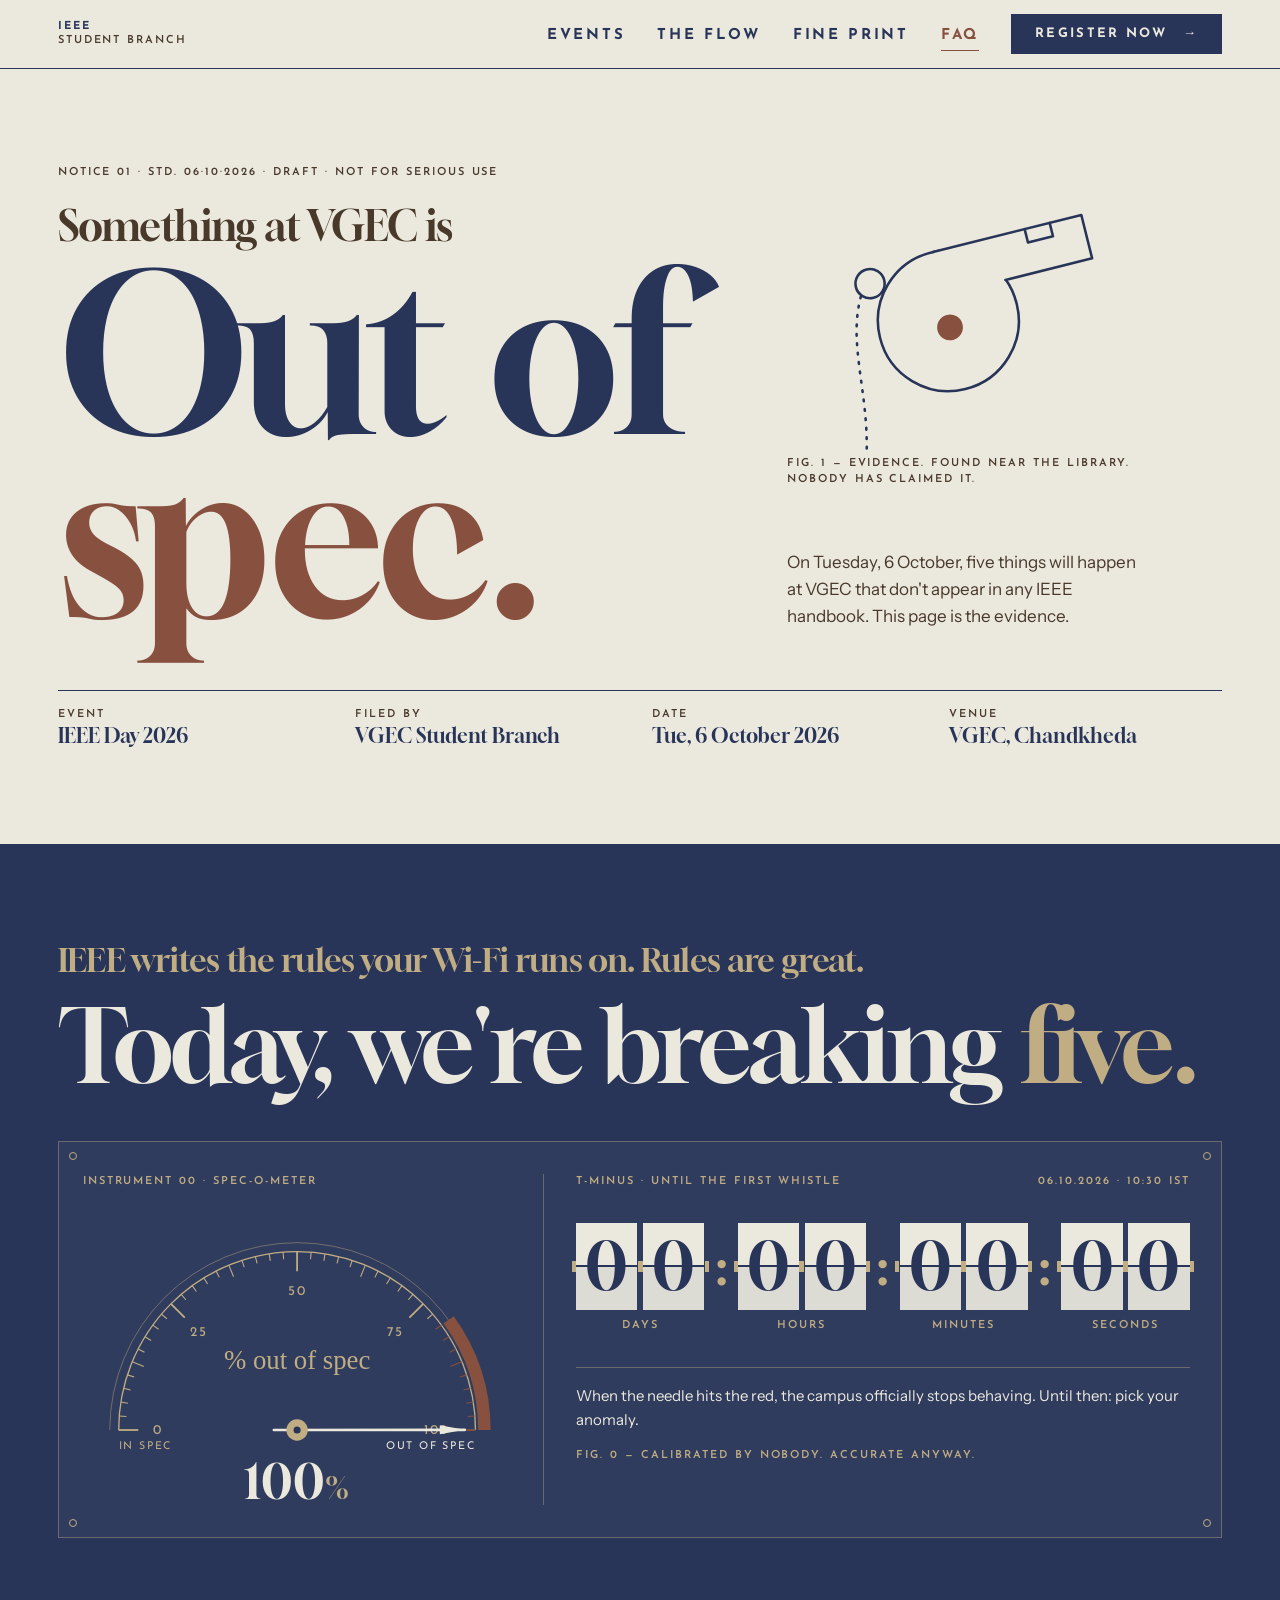
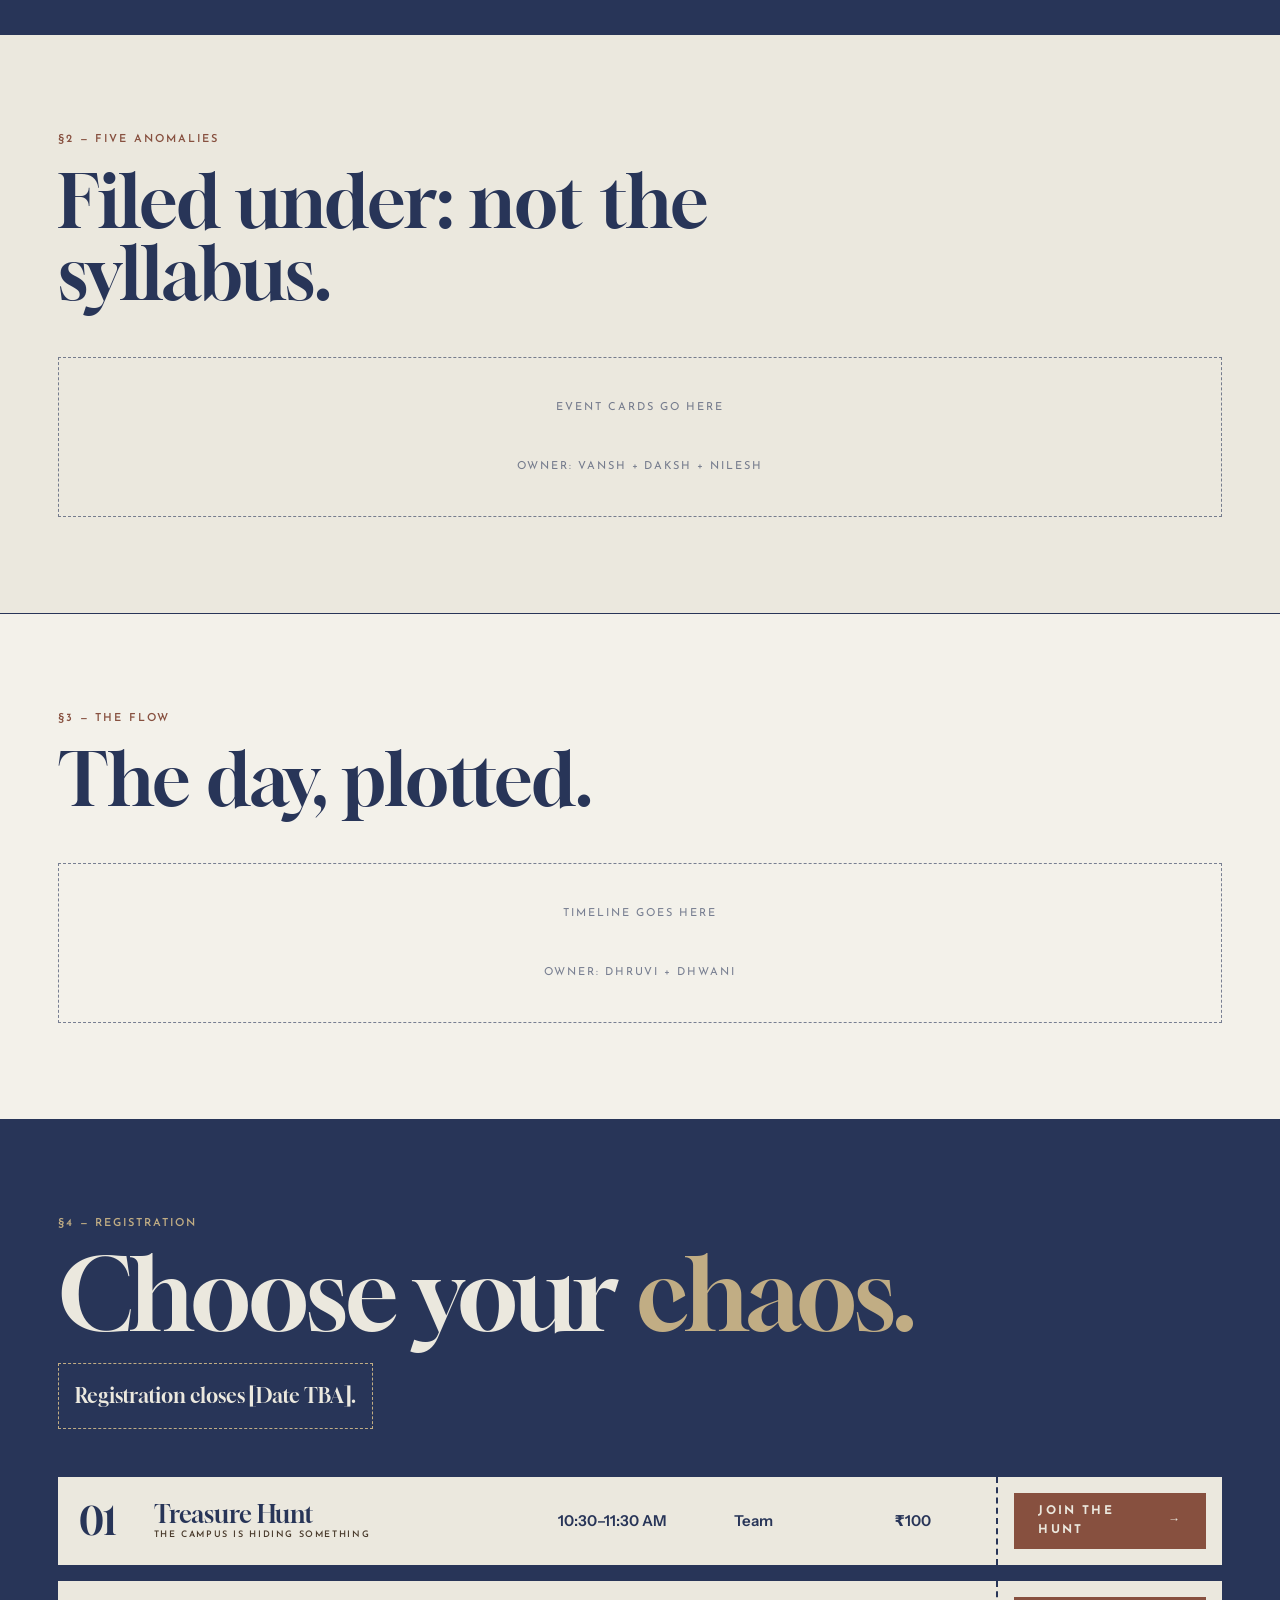
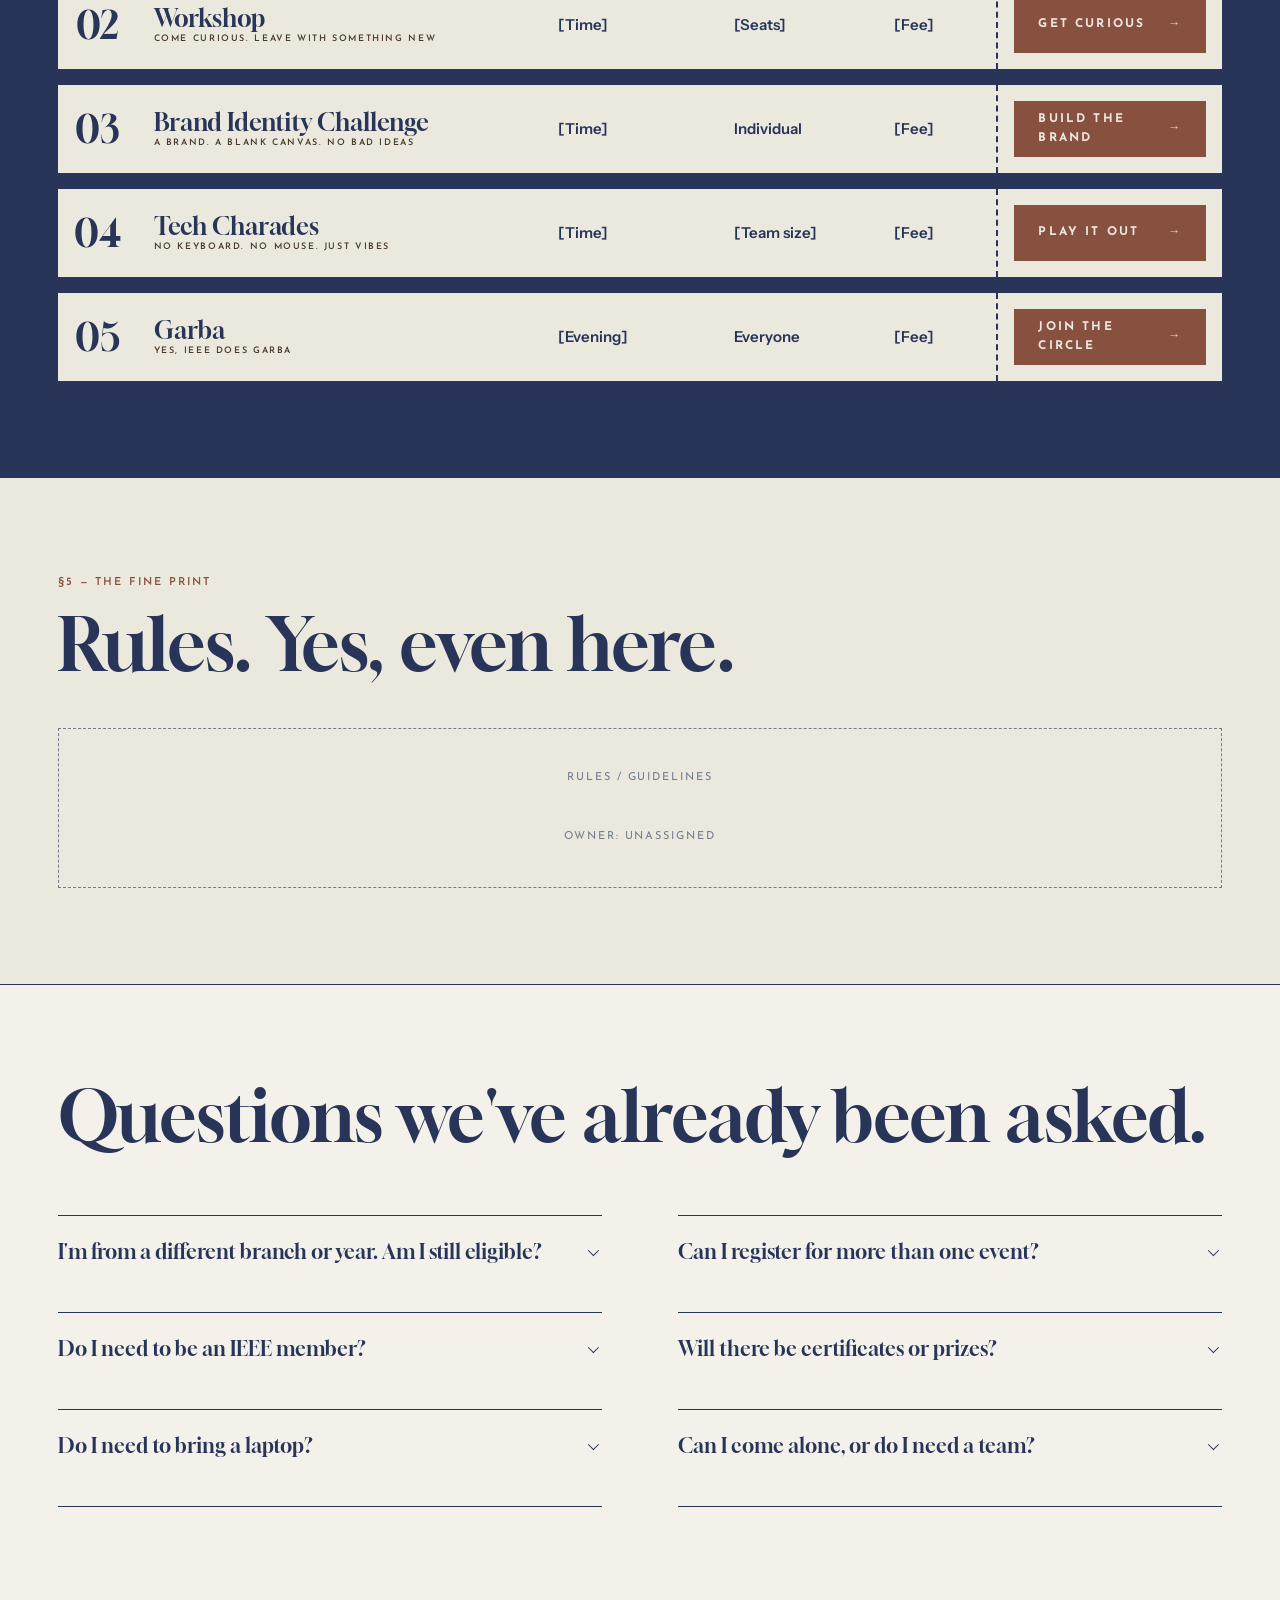
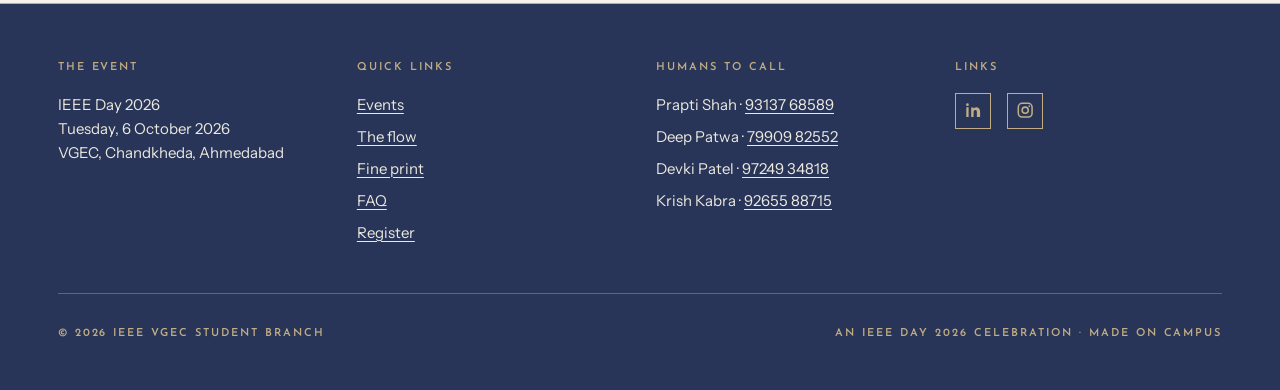
==== commit ca5e0af7: "Merge pull request #13 from JadejaPriyanshiba/feature/spec-o-meter Feature/spec o meter" ====
--- a/index.html
+++ b/index.html
@@ -81,214 +81,139 @@
 
         <!-- =====================================================
              REVEAL — foundation by Priyanshi
-             The countdown / "spec-o-meter" instrument from the design
-             is NOT assigned yet. Slot left below.
+             Instrument panel (spec-o-meter + countdown) inside:
+             markup here, styles in sections.css, logic in js/reveal.js.
              ===================================================== -->
         <section class="section section--navy reveal" id="reveal" aria-labelledby="reveal-title">
             <div class="container">
                 <!-- <p class="section-label">§0 — Background</p> -->
                 <p class="display reveal__setup">IEEE writes the rules your Wi-Fi runs on. Rules are great.</p>
                 <h2 class="display reveal__title" id="reveal-title">Today, we're breaking <span class="text-highlight">five.</span></h2>
-                <!-- ── Instrument panel: Spec-O-Meter left · Countdown right ── -->
+                <!-- ── Instrument panel: Spec-o-meter + split-flap countdown ──
+                     Motion #03 ("Interaction & motion.pdf"): the needle creeps toward the
+                     red zone as 6 Oct approaches; the seconds flap drops every tick.
+                     Values are filled in by js/reveal.js. -->
                 <div class="instrument-panel">
-
-                    <!-- Corner decorators -->
                     <span class="panel-dot panel-dot--tl" aria-hidden="true"></span>
                     <span class="panel-dot panel-dot--tr" aria-hidden="true"></span>
                     <span class="panel-dot panel-dot--bl" aria-hidden="true"></span>
                     <span class="panel-dot panel-dot--br" aria-hidden="true"></span>
 
-                    <!-- LEFT: Spec-O-Meter ─────────────────────────── -->
-                    <div class="specometer" aria-label="Instrument 00: Spec-O-Meter, reading 77% out of spec">
-                        <p class="label specometer__label" aria-hidden="true">Spec-O-Meter</p>
-
-                        <!--
-                            SVG gauge. Pivot centre: (160, 175). Arc outer radius: 135.
-                            Angle formula for value V: θ = 180° − (V/100 · 180°)
-                            Rotation formula for ticks: rot = (V/100 · 180) − 90°
-                        -->
-                        <svg class="specometer__svg" viewBox="0 0 320 215"
-                             xmlns="http://www.w3.org/2000/svg" aria-hidden="true">
-
-                            <!-- Semicircular arc (0 → 100) -->
-                            <path d="M 25 175 A 135 135 0 0 1 295 175" fill="none" class="gauge-arc"/>
-
-                            <!-- Accent zone (75 → 100): V=75 at θ=45° → (255.5, 79.5) -->
-                            <path d="M 255.5 79.5 A 135 135 0 0 1 295 175" fill="none" class="gauge-arc--accent"/>
-
-                            <!-- Major ticks at 0, 25, 50, 75, 100
-                                 rot = (V/100·180)−90  -->
-                            <g class="gauge-tick--major">
-                                <line x1="160" y1="40" x2="160" y2="57" transform="rotate(-90,160,175)"/>
-                                <line x1="160" y1="40" x2="160" y2="57" transform="rotate(-45,160,175)"/>
-                                <line x1="160" y1="40" x2="160" y2="57" transform="rotate(0,160,175)"/>
-                                <line x1="160" y1="40" x2="160" y2="57" transform="rotate(45,160,175)"/>
-                                <line x1="160" y1="40" x2="160" y2="57" transform="rotate(90,160,175)"/>
+                    <!-- Spec-o-meter: 0% on 6 Sep, 100% (red zone from 80%) at 10:30 IST on 6 Oct -->
+                    <div class="specometer">
+                        <p class="label specometer__label">Instrument 00 · Spec-o-meter</p>
+
+                        <!-- Pivot (240, 250), scale radius 200. Needle drawn pointing at 100%;
+                             JS rotates it by -(1 - value) * 180deg. -->
+                        <svg class="specometer__svg" viewBox="0 0 480 272" fill="none" aria-hidden="true">
+                            <path class="gauge-rim" d="M30 250 A210 210 0 0 1 450 250"/>
+                            <path class="gauge-band" d="M409.9 126.6 A210 210 0 0 1 450 250"/>
+                            <path class="gauge-scale" d="M40 250 A200 200 0 0 1 440 250"/>
+                            <g class="gauge-ticks">
+                                <path class="tick tick--major" d="M40.0 250.0 L62.0 250.0"/>
+                                <path class="tick" d="M40.6 234.3 L48.6 234.9"/>
+                                <path class="tick" d="M42.5 218.7 L50.4 220.0"/>
+                                <path class="tick" d="M45.5 203.3 L53.3 205.2"/>
+                                <path class="tick" d="M49.8 188.2 L57.4 190.7"/>
+                                <path class="tick" d="M55.2 173.5 L68.2 178.8"/>
+                                <path class="tick" d="M61.8 159.2 L68.9 162.8"/>
+                                <path class="tick" d="M69.5 145.5 L76.3 149.7"/>
+                                <path class="tick" d="M78.2 132.4 L84.7 137.1"/>
+                                <path class="tick" d="M87.9 120.1 L94.0 125.3"/>
+                                <path class="tick tick--major" d="M98.6 108.6 L114.1 124.1"/>
+                                <path class="tick" d="M110.1 97.9 L115.3 104.0"/>
+                                <path class="tick" d="M122.4 88.2 L127.1 94.7"/>
+                                <path class="tick" d="M135.5 79.5 L139.7 86.3"/>
+                                <path class="tick" d="M149.2 71.8 L152.8 78.9"/>
+                                <path class="tick" d="M163.5 65.2 L168.8 78.2"/>
+                                <path class="tick" d="M178.2 59.8 L180.7 67.4"/>
+                                <path class="tick" d="M193.3 55.5 L195.2 63.3"/>
+                                <path class="tick" d="M208.7 52.5 L210.0 60.4"/>
+                                <path class="tick" d="M224.3 50.6 L224.9 58.6"/>
+                                <path class="tick tick--major" d="M240.0 50.0 L240.0 72.0"/>
+                                <path class="tick" d="M255.7 50.6 L255.1 58.6"/>
+                                <path class="tick" d="M271.3 52.5 L270.0 60.4"/>
+                                <path class="tick" d="M286.7 55.5 L284.8 63.3"/>
+                                <path class="tick" d="M301.8 59.8 L299.3 67.4"/>
+                                <path class="tick" d="M316.5 65.2 L311.2 78.2"/>
+                                <path class="tick" d="M330.8 71.8 L327.2 78.9"/>
+                                <path class="tick" d="M344.5 79.5 L340.3 86.3"/>
+                                <path class="tick" d="M357.6 88.2 L352.9 94.7"/>
+                                <path class="tick" d="M369.9 97.9 L364.7 104.0"/>
+                                <path class="tick tick--major" d="M381.4 108.6 L365.9 124.1"/>
+                                <path class="tick" d="M392.1 120.1 L386.0 125.3"/>
+                                <path class="tick tick--red" d="M401.8 132.4 L395.3 137.1"/>
+                                <path class="tick tick--red" d="M410.5 145.5 L403.7 149.7"/>
+                                <path class="tick tick--red" d="M418.2 159.2 L411.1 162.8"/>
+                                <path class="tick tick--red" d="M424.8 173.5 L411.8 178.8"/>
+                                <path class="tick tick--red" d="M430.2 188.2 L422.6 190.7"/>
+                                <path class="tick tick--red" d="M434.5 203.3 L426.7 205.2"/>
+                                <path class="tick tick--red" d="M437.5 218.7 L429.6 220.0"/>
+                                <path class="tick tick--red" d="M439.4 234.3 L431.4 234.9"/>
+                                <path class="tick tick--major tick--red" d="M440.0 250.0 L418.0 250.0"/>
                             </g>
-
-                            <!-- Minor ticks every 5 units (skip the 5 majors) -->
-                            <g class="gauge-tick--minor">
-                                <line x1="160" y1="40" x2="160" y2="50" transform="rotate(-81,160,175)"/>
-                                <line x1="160" y1="40" x2="160" y2="50" transform="rotate(-72,160,175)"/>
-                                <line x1="160" y1="40" x2="160" y2="50" transform="rotate(-63,160,175)"/>
-                                <line x1="160" y1="40" x2="160" y2="50" transform="rotate(-54,160,175)"/>
-                                <line x1="160" y1="40" x2="160" y2="50" transform="rotate(-36,160,175)"/>
-                                <line x1="160" y1="40" x2="160" y2="50" transform="rotate(-27,160,175)"/>
-                                <line x1="160" y1="40" x2="160" y2="50" transform="rotate(-18,160,175)"/>
-                                <line x1="160" y1="40" x2="160" y2="50" transform="rotate(-9,160,175)"/>
-                                <line x1="160" y1="40" x2="160" y2="50" transform="rotate(9,160,175)"/>
-                                <line x1="160" y1="40" x2="160" y2="50" transform="rotate(18,160,175)"/>
-                                <line x1="160" y1="40" x2="160" y2="50" transform="rotate(27,160,175)"/>
-                                <line x1="160" y1="40" x2="160" y2="50" transform="rotate(36,160,175)"/>
-                                <line x1="160" y1="40" x2="160" y2="50" transform="rotate(54,160,175)"/>
-                                <line x1="160" y1="40" x2="160" y2="50" transform="rotate(63,160,175)"/>
-                                <line x1="160" y1="40" x2="160" y2="50" transform="rotate(72,160,175)"/>
-                                <line x1="160" y1="40" x2="160" y2="50" transform="rotate(81,160,175)"/>
+                            <g class="gauge-numbers">
+                                <text x="84" y="255">0</text>
+                                <text x="129.7" y="144.7">25</text>
+                                <text x="240" y="99">50</text>
+                                <text x="350.3" y="144.7">75</text>
+                                <text x="396" y="255">100</text>
                             </g>
-
-                            <!-- Scale labels at 0, 25, 50, 75, 100 -->
-                            <g class="gauge-labels">
-                                <text x="22"  y="193" text-anchor="middle">0</text>
-                                <text x="54"  y="71"  text-anchor="middle">25</text>
-                                <text x="160" y="24"  text-anchor="middle">50</text>
-                                <text x="266" y="71"  text-anchor="middle">75</text>
-                                <text x="298" y="193" text-anchor="middle">100</text>
+                            <text class="gauge-zone" x="40" y="271">IN SPEC</text>
+                            <text class="gauge-zone gauge-zone--out" x="440" y="271">OUT OF SPEC</text>
+                            <text class="gauge-note" x="240" y="182">% out of spec</text>
+                            <g class="gauge-needle" id="specometer-needle" transform="rotate(-180 240 250)">
+                                <path class="gauge-needle__shaft" d="M214 250 L428 250"/>
+                                <path class="gauge-needle__tip" d="M400 245 L428 250 L400 255 Z"/>
                             </g>
-
-                            <!-- Zone labels — anchored to edges so they never clip -->
-                            <g class="gauge-zone-labels">
-                                <text x="4"   y="209" text-anchor="start">IN SPEC</text>
-                                <text x="316" y="209" text-anchor="end">OUT OF SPEC</text>
-                            </g>
-
-                            <!-- Centre italic text -->
-                            <text class="gauge-center-text" x="152" y="130" text-anchor="middle">% out of spec</text>
-
-                            <!--
-                                Needle — animated by JS via the transform attribute.
-                                The line points straight up (160,175)→(160,55).
-                                Rotation formula: (V/100 * 180) − 90°
-                                  0% → rotate(-90)   = pointing left
-                                 50% → rotate(0)     = pointing up
-                                100% → rotate(90)    = pointing right
-                                Initial: rotate(-90) = 0% (needle at rest, left)
-                            -->
-                            <g id="specometer-needle" transform="rotate(-90,160,175)">
-                                <line class="gauge-needle"
-                                      x1="160" y1="175" x2="160" y2="55"
-                                      stroke-linecap="round"/>
-                            </g>
-
-                            <!-- Pivot (drawn on top of needle base) -->
-                            <circle class="gauge-pivot" cx="160" cy="175" r="7"/>
+                            <circle class="gauge-pivot" cx="240" cy="250" r="12"/>
+                            <circle class="gauge-pivot__pin" cx="240" cy="250" r="4"/>
                         </svg>
 
-                        <!-- Numeric reading — id for JS counter animation -->
-                        <div class="specometer__reading" aria-hidden="true">
+                        <p class="specometer__reading">
                             <span class="specometer__number" id="specometer-number">0</span><span class="specometer__unit">%</span>
-                        </div>
-                    </div><!-- /.specometer -->
-
-                    <!-- RIGHT: Countdown ───────────────────────────── -->
+                            <span class="visually-hidden"> out of spec</span>
+                        </p>
+                    </div>
+
+                    <!-- Countdown to the first whistle -->
                     <div class="countdown" id="countdown">
                         <div class="countdown__header">
-                            <!-- <span class="label countdown__label">T-minus · Until the first whistle</span> -->
-                            <span class="label countdown__date">06.10.2026 · 10:30 IST</span>
-                        </div>
-
-                        <div class="countdown__clock" role="timer" aria-live="polite" aria-atomic="true">
-
-                            <!-- DAYS -->
+                            <span class="label">T-minus · until the first whistle</span>
+                            <span class="label">06.10.2026 · 10:30 IST</span>
+                        </div>
+
+                        <!-- Tiles are decorative; the hidden line below is the readable version -->
+                        <div class="countdown__clock" aria-hidden="true">
                             <div class="flip-unit" data-unit="days">
-                                <div class="flip-pair">
-                                    <div class="flip-card" data-digit="0">
-                                        <div class="fc-top"><span>0</span></div>
-                                        <div class="fc-bot"><span>0</span></div>
-                                        <div class="fc-flap-top"><span>0</span></div>
-                                        <div class="fc-flap-bot"><span>0</span></div>
-                                    </div>
-                                    <div class="flip-card" data-digit="0">
-                                        <div class="fc-top"><span>0</span></div>
-                                        <div class="fc-bot"><span>0</span></div>
-                                        <div class="fc-flap-top"><span>0</span></div>
-                                        <div class="fc-flap-bot"><span>0</span></div>
-                                    </div>
-                                </div>
-                                <span class="flip-unit__label label">Days</span>
-                            </div>
-
-                            <span class="countdown__sep" aria-hidden="true">:</span>
-
-                            <!-- HOURS -->
+                                <div class="flip-pair"><span class="flap" data-digit="0"><span class="flap__num">0</span><span class="flap__leaf"><span>0</span></span></span><span class="flap" data-digit="0"><span class="flap__num">0</span><span class="flap__leaf"><span>0</span></span></span></div>
+                                <span class="label flip-unit__label">Days</span>
+                            </div>
+                            <span class="countdown__sep">:</span>
                             <div class="flip-unit" data-unit="hours">
-                                <div class="flip-pair">
-                                    <div class="flip-card" data-digit="0">
-                                        <div class="fc-top"><span>0</span></div>
-                                        <div class="fc-bot"><span>0</span></div>
-                                        <div class="fc-flap-top"><span>0</span></div>
-                                        <div class="fc-flap-bot"><span>0</span></div>
-                                    </div>
-                                    <div class="flip-card" data-digit="0">
-                                        <div class="fc-top"><span>0</span></div>
-                                        <div class="fc-bot"><span>0</span></div>
-                                        <div class="fc-flap-top"><span>0</span></div>
-                                        <div class="fc-flap-bot"><span>0</span></div>
-                                    </div>
-                                </div>
-                                <span class="flip-unit__label label">Hours</span>
-                            </div>
-
-                            <span class="countdown__sep" aria-hidden="true">:</span>
-
-                            <!-- MINUTES -->
+                                <div class="flip-pair"><span class="flap" data-digit="0"><span class="flap__num">0</span><span class="flap__leaf"><span>0</span></span></span><span class="flap" data-digit="0"><span class="flap__num">0</span><span class="flap__leaf"><span>0</span></span></span></div>
+                                <span class="label flip-unit__label">Hours</span>
+                            </div>
+                            <span class="countdown__sep">:</span>
                             <div class="flip-unit" data-unit="minutes">
-                                <div class="flip-pair">
-                                    <div class="flip-card" data-digit="0">
-                                        <div class="fc-top"><span>0</span></div>
-                                        <div class="fc-bot"><span>0</span></div>
-                                        <div class="fc-flap-top"><span>0</span></div>
-                                        <div class="fc-flap-bot"><span>0</span></div>
-                                    </div>
-                                    <div class="flip-card" data-digit="0">
-                                        <div class="fc-top"><span>0</span></div>
-                                        <div class="fc-bot"><span>0</span></div>
-                                        <div class="fc-flap-top"><span>0</span></div>
-                                        <div class="fc-flap-bot"><span>0</span></div>
-                                    </div>
-                                </div>
-                                <span class="flip-unit__label label">Minutes</span>
-                            </div>
-
-                            <span class="countdown__sep" aria-hidden="true">:</span>
-
-                            <!-- SECONDS -->
+                                <div class="flip-pair"><span class="flap" data-digit="0"><span class="flap__num">0</span><span class="flap__leaf"><span>0</span></span></span><span class="flap" data-digit="0"><span class="flap__num">0</span><span class="flap__leaf"><span>0</span></span></span></div>
+                                <span class="label flip-unit__label"><span class="flip-unit__long">Minutes</span><span class="flip-unit__short">Mins</span></span>
+                            </div>
+                            <span class="countdown__sep">:</span>
                             <div class="flip-unit" data-unit="seconds">
-                                <div class="flip-pair">
-                                    <div class="flip-card" data-digit="0">
-                                        <div class="fc-top"><span>0</span></div>
-                                        <div class="fc-bot"><span>0</span></div>
-                                        <div class="fc-flap-top"><span>0</span></div>
-                                        <div class="fc-flap-bot"><span>0</span></div>
-                                    </div>
-                                    <div class="flip-card" data-digit="0">
-                                        <div class="fc-top"><span>0</span></div>
-                                        <div class="fc-bot"><span>0</span></div>
-                                        <div class="fc-flap-top"><span>0</span></div>
-                                        <div class="fc-flap-bot"><span>0</span></div>
-                                    </div>
-                                </div>
-                                <span class="flip-unit__label label">Seconds</span>
-                            </div>
-
-                        </div><!-- /.countdown__clock -->
-
-                        <!-- <div class="countdown__footer">
-                            <p>When the needle hits the red, the campus officially stops behaving. Until then: pick your anomaly.</p>
-                            <p class="label countdown__fig">Fig. 0 — Calibrated by nobody. Accurate anyway.</p> 
-                        </div> -->
-                    </div><!-- /.countdown -->
-
-                </div><!-- /.instrument-panel -->
+                                <div class="flip-pair"><span class="flap" data-digit="0"><span class="flap__num">0</span><span class="flap__leaf"><span>0</span></span></span><span class="flap" data-digit="0"><span class="flap__num">0</span><span class="flap__leaf"><span>0</span></span></span></div>
+                                <span class="label flip-unit__label"><span class="flip-unit__long">Seconds</span><span class="flip-unit__short">Secs</span></span>
+                            </div>
+                        </div>
+                        <p class="visually-hidden" id="countdown-text" role="timer">IEEE Day starts on 6 October 2026 at 10:30 AM.</p>
+
+                        <div class="countdown__footer">
+                            <p class="countdown__note">When the needle hits the red, the campus officially stops behaving. Until then: pick your anomaly.</p>
+                            <p class="label countdown__fig">Fig. 0 — Calibrated by nobody. Accurate anyway.</p>
+                        </div>
+                        <p class="label countdown__foot-mobile">Needle hits red at 10:30 AM, 06.10</p>
+                    </div>
+                </div>
 
 
             </div>
--- a/css/sections.css
+++ b/css/sections.css
@@ -228,219 +228,149 @@
 }
 
 
-/* ---------- Instrument panel (reveal section) ---------- */
+/* ---------- Instrument panel (reveal section) ----------
+   Mobile first: gauge on top, countdown below.
+   1024px+: gauge left, countdown right, as in the laptop mockup.
+   ------------------------------------------------------------ */
 
 .instrument-panel {
     position: relative;
     display: grid;
-    grid-template-columns: 1fr 1fr;
-    gap: 0;
-    margin-top: var(--space-6);
+    grid-template-columns: minmax(0, 1fr);   /* minmax(0, …) so nothing can push past the screen */
+    gap: var(--space-5);
+    padding: var(--space-5) var(--space-3) var(--space-4);
     border: 1px solid var(--color-line-soft);
-    padding: var(--space-5);
-}
-
-/* Vertical divider between the two instruments */
-.instrument-panel > .specometer {
-    border-right: 1px solid var(--color-line-soft);
-    padding-right: var(--space-5);
-}
-
-.instrument-panel > .countdown {
-    padding-left: var(--space-5);
-}
-
-/* Corner dot decorators */
+    background: color-mix(in srgb, var(--color-cream) 3.5%, transparent);
+}
+
 .panel-dot {
     position: absolute;
     width: 8px;
     height: 8px;
+    border: 1px solid var(--color-sand);
     border-radius: 50%;
-    border: 1px solid var(--color-line-soft);
-    background: transparent;
-}
-
-.panel-dot--tl { top: -4px;  left: -4px;  }
-.panel-dot--tr { top: -4px;  right: -4px; }
-.panel-dot--bl { bottom: -4px; left: -4px;  }
-.panel-dot--br { bottom: -4px; right: -4px; }
-
-
-/* ---------- Spec-O-Meter ---------- */
+}
+
+.panel-dot--tl { top: 10px; left: 10px; }
+.panel-dot--tr { top: 10px; right: 10px; }
+.panel-dot--bl { bottom: 10px; left: 10px; }
+.panel-dot--br { bottom: 10px; right: 10px; }
+
+
+/* ---------- Spec-o-meter ---------- */
 
 .specometer {
     display: flex;
     flex-direction: column;
     align-items: center;
+    min-width: 0;
 }
 
 .specometer__label {
-    align-self: center;             /* centered on mobile (default) */
-    text-align: center;
-    color: var(--color-sand);
-    letter-spacing: var(--tracking-label);
-    margin-bottom: var(--space-4);
-}
-
-/* Tablet+: push label to left edge */
-@media (min-width: 768px) {
-    .specometer__label {
-        align-self: flex-start;
-        text-align: left;
-    }
+    align-self: flex-start;
+    margin-bottom: var(--space-3);
+    color: var(--color-sand);
 }
 
 .specometer__svg {
     width: 100%;
-    max-width: 320px;
-}
-
-/* ── SVG element styles ── */
-
-.gauge-arc {
-    stroke: var(--color-sand);
-    stroke-width: 1.5;
-    opacity: 0.55;
-}
-
-.gauge-arc--accent {
-    stroke: var(--color-accent);
-    stroke-width: 12;
-    stroke-linecap: butt;
-}
-
-.gauge-tick--major line {
-    stroke: var(--color-sand);
-    stroke-width: 1.5;
-}
-
-.gauge-tick--minor line {
-    stroke: var(--color-sand);
-    stroke-width: 1;
-    opacity: 0.6;
-}
-
-.gauge-labels text {
+    max-width: 30rem;
+    height: auto;
+    overflow: visible;
+}
+
+.gauge-rim   { stroke: var(--color-sand); stroke-width: 1; opacity: 0.5; }
+.gauge-band  { stroke: var(--color-accent); stroke-width: 14; }
+.gauge-scale { stroke: var(--color-sand); stroke-width: 1.5; }
+
+.tick        { stroke: var(--color-sand); stroke-width: 1.2; }
+.tick--major { stroke-width: 2; }
+.tick--red   { stroke: var(--color-accent); }
+
+.gauge-numbers text,
+.gauge-zone {
     font-family: var(--font-label);
-    font-size: 11px;
+    font-size: 15px;
+    letter-spacing: 1.5px;
     fill: var(--color-sand);
-    letter-spacing: 0.03em;
-}
-
-.gauge-zone-labels text {
-    font-family: var(--font-label);
-    font-size: 8.5px;
+    text-anchor: middle;
+}
+
+.gauge-zone {
+    font-size: 12px;
+    letter-spacing: 2px;
+    text-anchor: start;
+}
+
+.gauge-zone--out {
     fill: var(--color-cream);
-    opacity: 0.6;
-    letter-spacing: 0.06em;
-}
-
-.gauge-center-text {
+    text-anchor: end;
+}
+
+.gauge-note {
+    font-family: var(--font-hand);
+    font-size: 30px;
+    fill: var(--color-sand);
+    text-anchor: middle;
+}
+
+.gauge-needle__shaft { stroke: var(--color-cream); stroke-width: 3; stroke-linecap: round; }
+.gauge-needle__tip   { fill: var(--color-cream); }
+.gauge-pivot         { fill: var(--color-sand); }
+.gauge-pivot__pin    { fill: var(--color-deep-blue); }
+
+.specometer__reading {
+    margin-top: var(--space-2);
     font-family: var(--font-display);
-    font-size: 15px;
-    font-style: italic;
-    fill: var(--color-sand);
-}
-
-.gauge-needle {
-    stroke: var(--color-cream);
-    stroke-width: 2;
-}
-
-.gauge-pivot {
-    fill: var(--color-sand);
-    stroke: var(--color-deep-blue);
-    stroke-width: 2;
-}
-
-/* Numeric reading below the gauge */
-.specometer__reading {
-    margin-top: var(--space-3);
+    font-size: clamp(2.25rem, 9vw, 3rem);
     line-height: 1;
     color: var(--color-cream);
-}
-
-.specometer__number {
-    font-family: var(--font-display);
-    font-size: clamp(3.5rem, 6vw, 5rem);
-    font-weight: 400;
+    font-variant-numeric: tabular-nums;
 }
 
 .specometer__unit {
-    font-family: var(--font-label);
-    font-size: clamp(1.2rem, 2vw, 1.6rem);
-    color: var(--color-sand);
-    vertical-align: super;
-}
-
-
-/* ---------- Countdown (inside instrument panel) ---------- */
-
-/* Mobile-first: centered by default. Tablet+ switches to left-align. */
-.instrument-panel .countdown {
-    margin-top: 0;
-    align-items: center;        /* centered on mobile */
-}
-
-.instrument-panel .countdown__clock {
-    justify-content: center;    /* centered on mobile */
-}
-
-/* Tablet and above: left-align so it sits nicely beside the specometer */
-@media (min-width: 768px) {
-    .instrument-panel .countdown {
-        align-items: flex-start;
-    }
-
-    .instrument-panel .countdown__clock {
-        justify-content: flex-start;
-    }
-}
-
-/* Standalone countdown (if ever used outside panel) */
+    font-size: 0.62em;
+    color: var(--color-sand);
+}
+
+
+/* ---------- Countdown ----------
+   The clock is a size container: tile width is worked out from the space the
+   countdown actually has (8 tiles + 3 colons + gaps), so it never overflows,
+   from a 320px phone up to the 70px tiles of the laptop mockup.
+   ------------------------------------------------------------ */
+
 .countdown {
-    margin-top: var(--space-6);
+    container-type: inline-size;
+    min-width: 0;
     display: flex;
     flex-direction: column;
-    align-items: center;          /* centres header, clock, footer */
-}
-
-/* Header row: label left, date right */
+    gap: var(--space-4);
+}
+
 .countdown__header {
     display: flex;
-    align-items: baseline;
-    justify-content: center;
-    gap: var(--space-4);
-    width: 100%;
-    border-top: 1px solid var(--color-line-soft);
-    padding-top: var(--space-3);
-    margin-bottom: var(--space-5);
-    color: var(--color-sand);
-}
-
-.countdown__label { flex: unset; }
-.countdown__date  { white-space: nowrap; }
-
-/* Clock row */
+    flex-wrap: wrap;
+    justify-content: space-between;
+    gap: var(--space-1) var(--space-4);
+    color: var(--color-sand);
+}
+
+/* Scales down on small phones so "until the first whistle" stays on one line */
+.countdown__header .label {
+    font-size: clamp(0.5625rem, 2.9cqi, var(--fs-label));
+    white-space: nowrap;
+}
+
 .countdown__clock {
+    /* 8 tiles + pair gaps + 3 padded colons ≈ 10 tile widths */
+    --tile-w: clamp(1.375rem, calc(100cqi / 10), 4.375rem);
+    --tile-h: calc(var(--tile-w) * 1.43);
     display: flex;
+    justify-content: space-between;
     align-items: flex-start;
-    justify-content: center;      /* centres the flip units */
-    gap: clamp(0.25rem, 1vw, 1rem);
-}
-
-/* Colon separator — vertically centred with the tiles */
-.countdown__sep {
-    font-family: var(--font-display);
-    font-size: clamp(2rem, 5vw, 5rem);
-    line-height: 1;
-    color: var(--color-sand);
-    align-self: center;
-    margin-bottom: 1.6rem; /* shift up to align with tile midpoint */
-    user-select: none;
-}
-
-/* Each unit: pair of tiles + label */
+}
+
 .flip-unit {
     display: flex;
     flex-direction: column;
@@ -448,238 +378,151 @@
     gap: var(--space-2);
 }
 
-.flip-unit__label {
-    color: var(--color-sand);
-    letter-spacing: var(--tracking-label);
-}
-
-/* Two tiles side-by-side */
 .flip-pair {
     display: flex;
-    gap: 2px;
-}
-
-/* ── Single digit tile ──────────────────────────────────── */
-/*
-   Structure inside each .flip-card:
-     .fc-top       — static: top half, always shows CURRENT digit
-     .fc-bot       — static: bottom half, always shows CURRENT digit
-     .fc-flap-top  — animated: covers top half, shows OLD digit, folds DOWN
-     .fc-flap-bot  — animated: covers bottom half, shows NEW digit, folds UP
-*/
-
-.flip-card {
+    gap: calc(var(--tile-w) * 0.09);
+}
+
+.flip-unit__label {
+    font-size: clamp(0.5625rem, 2.6cqi, var(--fs-label));
+    color: var(--color-sand);
+}
+
+.flip-unit__long { display: none; }
+
+.countdown__sep {
+    font-family: var(--font-display);
+    font-size: calc(var(--tile-w) * 0.8);
+    line-height: var(--tile-h);
+    color: var(--color-sand);
+    padding-inline: calc(var(--tile-w) * 0.12);   /* keeps the hinges clear of the colon */
+}
+
+/* One split-flap tile: cream card, navy fold line, sand hinges on both sides */
+.flap {
     position: relative;
-    width: clamp(2.5rem, 6vw, 5.75rem);
-    height: clamp(3.75rem, 9vw, 8.625rem);
-    /* NO overflow:hidden here — that would clip the 3-D flaps */
-}
-
-/* Shared base for all four halves */
-.fc-top,
-.fc-bot,
-.fc-flap-top,
-.fc-flap-bot {
+    display: block;
+    width: var(--tile-w);
+    height: var(--tile-h);
+    background: var(--color-cream);
+    box-shadow: inset 0 calc(var(--tile-h) / -2) 0 color-mix(in srgb, var(--color-deep-blue) 7%, transparent);  /* lower half a shade darker */
+    color: var(--color-deep-blue);
+    font-family: var(--font-display);
+    font-size: calc(var(--tile-w) * 1.06);
+    line-height: var(--tile-h);
+    text-align: center;
+    perspective: calc(var(--tile-h) * 3);
+}
+
+/* fold line */
+.flap::after {
+    content: "";
     position: absolute;
     left: 0;
     right: 0;
-    overflow: hidden;          /* clip digit to its own half */
+    top: calc(50% - 1px);
+    height: 2px;
+    background: var(--color-deep-blue);
+    z-index: 2;
+}
+
+/* hinges */
+.flap::before {
+    content: "";
+    position: absolute;
+    top: calc(50% - var(--tile-w) * 0.085);
+    left: calc(var(--tile-w) * -0.07);
+    right: calc(var(--tile-w) * -0.07);
+    height: calc(var(--tile-w) * 0.17);
+    border-inline: calc(var(--tile-w) * 0.07) solid var(--color-sand);
+}
+
+.flap__num {
+    display: block;
+}
+
+/* The falling leaf: top half of the previous digit, folds down over the new one */
+.flap__leaf {
+    position: absolute;
+    inset: 0 0 50% 0;
+    overflow: hidden;
     background: var(--color-paper);
-    display: flex;
-    justify-content: center;
-}
-
-/* Static top: upper half, digit clipped to top */
-.fc-top {
-    top: 0;
-    height: 50%;
-    align-items: flex-end;
-    border-bottom: 1.5px solid rgba(40, 53, 88, 0.13);
-}
-
-/* Static bottom: lower half, digit clipped to bottom */
-.fc-bot {
-    bottom: 0;
-    height: 50%;
-    align-items: flex-start;
-}
-
-/* Number text — common to all four */
-.fc-top span,
-.fc-bot span,
-.fc-flap-top span,
-.fc-flap-bot span {
-    font-family: var(--font-display);
-    font-size: clamp(2.5rem, 6vw, 5.75rem);
-    font-weight: 400;
-    line-height: 1;
-    color: var(--color-deep-blue);
+    transform-origin: 50% 100%;
+    opacity: 0;
+    pointer-events: none;
+}
+
+.flap__leaf span {
     display: block;
-}
-
-/* Offset: make the full digit appear centred across the full tile height */
-.fc-top span,
-.fc-flap-top span {
-    transform: translateY(50%);
-}
-
-.fc-bot span,
-.fc-flap-bot span {
-    transform: translateY(-50%);
-}
-
-/*
-   Flap-top: covers the top half.
-   At rest = flat (rotateX 0deg), shows old digit.
-   Animating = rotates downward toward -90deg (folds away).
-   Uses perspective() IN the transform so no preserve-3d is needed
-   (preserve-3d + overflow:hidden conflict in all browsers).
-*/
-.fc-flap-top {
-    top: 0;
-    height: 50%;
-    align-items: flex-end;
-    border-bottom: 1.5px solid rgba(40, 53, 88, 0.13);
-    transform-origin: center bottom;
-    transform: perspective(400px) rotateX(0deg);
-    z-index: 2;
-}
-
-/*
-   Flap-bot: covers the bottom half.
-   At rest = folded back at 90deg (invisible behind the tile).
-   Animating = rotates from 90deg to 0deg (unfolds forward, reveals new digit).
-*/
-.fc-flap-bot {
-    bottom: 0;
-    height: 50%;
-    align-items: flex-start;
-    transform-origin: center top;
-    transform: perspective(400px) rotateX(90deg);
-    z-index: 2;
-}
-
-/* Footer */
+    height: var(--tile-h);
+}
+
+.flap__leaf.is-falling {
+    animation: flap-fall 0.32s ease-in forwards;
+}
+
+@keyframes flap-fall {
+    0%   { transform: rotateX(0);      opacity: 1; }
+    99%  { transform: rotateX(-90deg); opacity: 1; }
+    100% { transform: rotateX(-90deg); opacity: 0; }
+}
+
 .countdown__footer {
-    margin-top: var(--space-5);
+    display: none;             /* phones use the short line below instead */
+    border-top: 1px solid var(--color-line-soft);
+    padding-top: var(--space-3);
+}
+
+.countdown__note {
     max-width: 38rem;
-    border-top: 1px solid var(--color-line-soft);
-    padding-top: var(--space-4);
-}
-
-.countdown__footer p {
+    margin-bottom: var(--space-3);
+    font-size: var(--fs-small);
     color: var(--color-cream);
-    font-size: var(--fs-small);
-    line-height: var(--lh-body);
-    margin-bottom: var(--space-3);
-}
-
-.countdown__fig {
-    color: var(--color-sand) !important;
-    letter-spacing: var(--tracking-label);
-}
-
-/* Expired state */
-.countdown--expired .countdown__clock {
-    opacity: 0.5;
-}
-
-/* Reduced-motion: skip all flap transitions */
+}
+
+.countdown__fig,
+.countdown__foot-mobile {
+    color: var(--color-sand);
+}
+
+.countdown__foot-mobile {
+    font-size: 0.625rem;
+}
+
+/* Wide enough for full unit names */
+@container (min-width: 26rem) {
+    .flip-unit__long  { display: inline; }
+    .flip-unit__short { display: none; }
+}
+
+@media (min-width: 600px) {
+    .instrument-panel {
+        padding: var(--space-6) var(--space-5) var(--space-5);
+    }
+
+    .countdown__footer { display: block; }
+    .countdown__foot-mobile { display: none; }
+}
+
+/* Laptop mockup: gauge left, countdown right, hairline between them */
+@media (min-width: 1024px) {
+    .instrument-panel {
+        grid-template-columns: minmax(0, 5fr) minmax(0, 7fr);
+        gap: 0;
+        padding: var(--space-5) var(--space-5) var(--space-5) var(--space-4);
+    }
+
+    .specometer {
+        padding-right: var(--space-5);
+        border-right: 1px solid var(--color-line-soft);
+    }
+
+    .countdown {
+        padding-left: var(--space-5);
+        gap: var(--space-5);
+    }
+}
+
 @media (prefers-reduced-motion: reduce) {
-    .fc-flap-top,
-    .fc-flap-bot {
-        transition: none !important;
-    }
-}
-
-/* Mobile: shrink gracefully */
-@media (max-width: 480px) {
-    .countdown__clock { gap: 0.15rem; }
-    .countdown__sep   { font-size: 1.5rem; margin-bottom: 1rem; }
-}
-
-/* Mobile: stack instrument panel vertically */
-@media (max-width: 767px) {
-    .instrument-panel {
-        grid-template-columns: 1fr;
-        padding: var(--space-4);
-    }
-
-    /* ── Spec-O-Meter: center everything ── */
-    .instrument-panel > .specometer {
-        border-right: none;
-        border-bottom: 1px solid var(--color-line-soft);
-        padding-right: 0;
-        padding-bottom: var(--space-5);
-        margin-bottom: var(--space-5);
-        align-items: center;          /* center SVG + reading */
-    }
-
-    /* Center the "INSTRUMENT 00 · SPEC-O-METER" label above the gauge */
-    .instrument-panel .specometer__label {
-        align-self: center;
-        text-align: center;
-    }
-
-    /* Limit gauge width on narrow screens */
-    .specometer__svg {
-        max-width: 280px;
-    }
-
-    /* ── Countdown: center everything ── */
-    .instrument-panel > .countdown {
-        padding-left: 0;
-    }
-
-    .instrument-panel .countdown {
-        align-items: center;          /* centers header, clock, footer */
-    }
-
-    /* Center the header row items */
-    .instrument-panel .countdown__header {
-        justify-content: center;
-        text-align: center;
-        flex-direction: column;       /* stack label above date */
-        gap: var(--space-2);
-    }
-
-    /* Center the clock tiles */
-    .instrument-panel .countdown__clock {
-        justify-content: center;
-    }
-
-    /* Center footer text */
-    .instrument-panel .countdown__footer {
-        text-align: center;
-    }
-}
-
-/* ── Tablet: side-by-side but shrink the tiles ── */
-@media (min-width: 768px) and (max-width: 1023px) {
-    .instrument-panel {
-        padding: var(--space-4);
-    }
-
-    /* Shrink flip cards so the clock fits inside half the container */
-    .instrument-panel .flip-card {
-        width: clamp(2rem, 4.5vw, 3.2rem);
-        height: clamp(3rem, 6.75vw, 4.8rem);
-    }
-
-    /* Shrink the colon separator to match smaller tiles */
-    .instrument-panel .countdown__sep {
-        font-size: clamp(1.4rem, 3.5vw, 2.5rem);
-    }
-
-    /* Shrink specometer reading number */
-    .instrument-panel .specometer__number {
-        font-size: clamp(2.5rem, 4vw, 3.5rem);
-    }
-}
-
-/* ── Large desktop: comfortable sizing ── */
-@media (min-width: 1280px) {
-    .instrument-panel {
-        padding: var(--space-6);
-    }
-}
+    .flap__leaf.is-falling { animation: none; }
+}
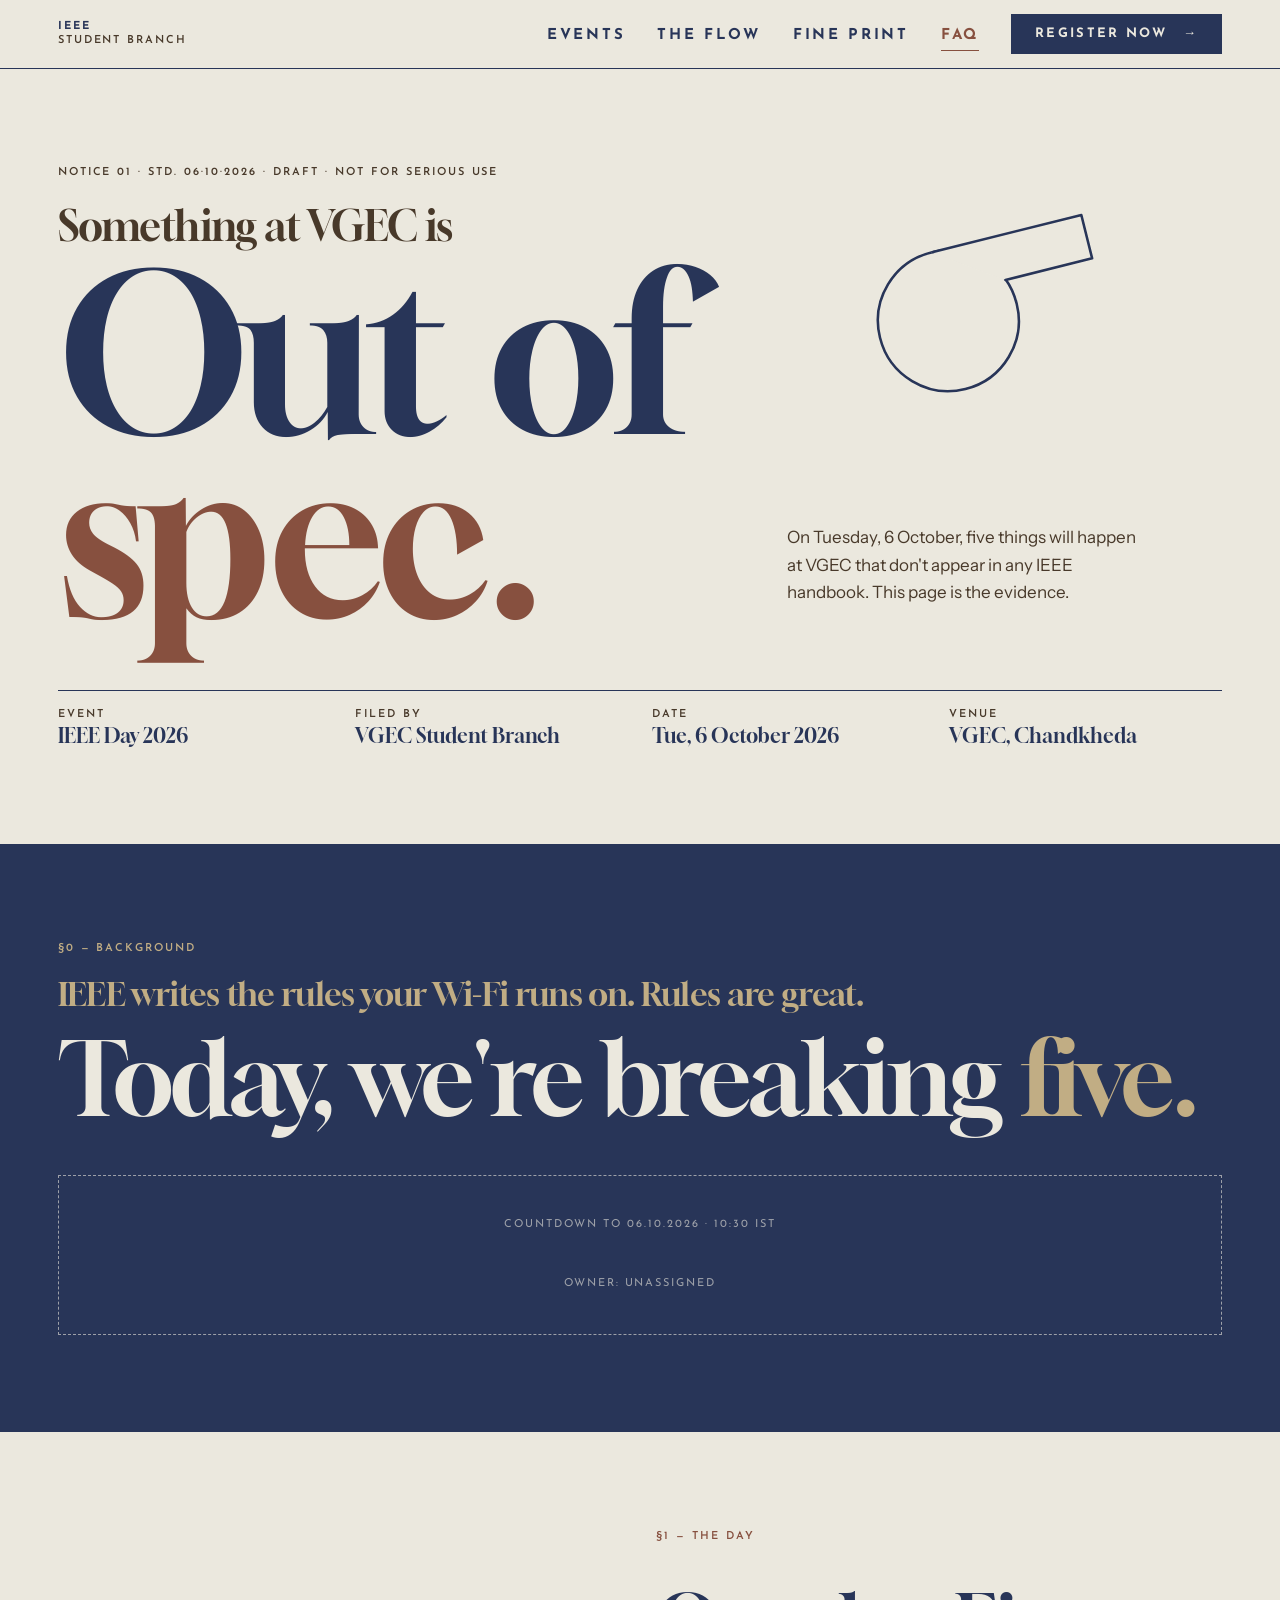
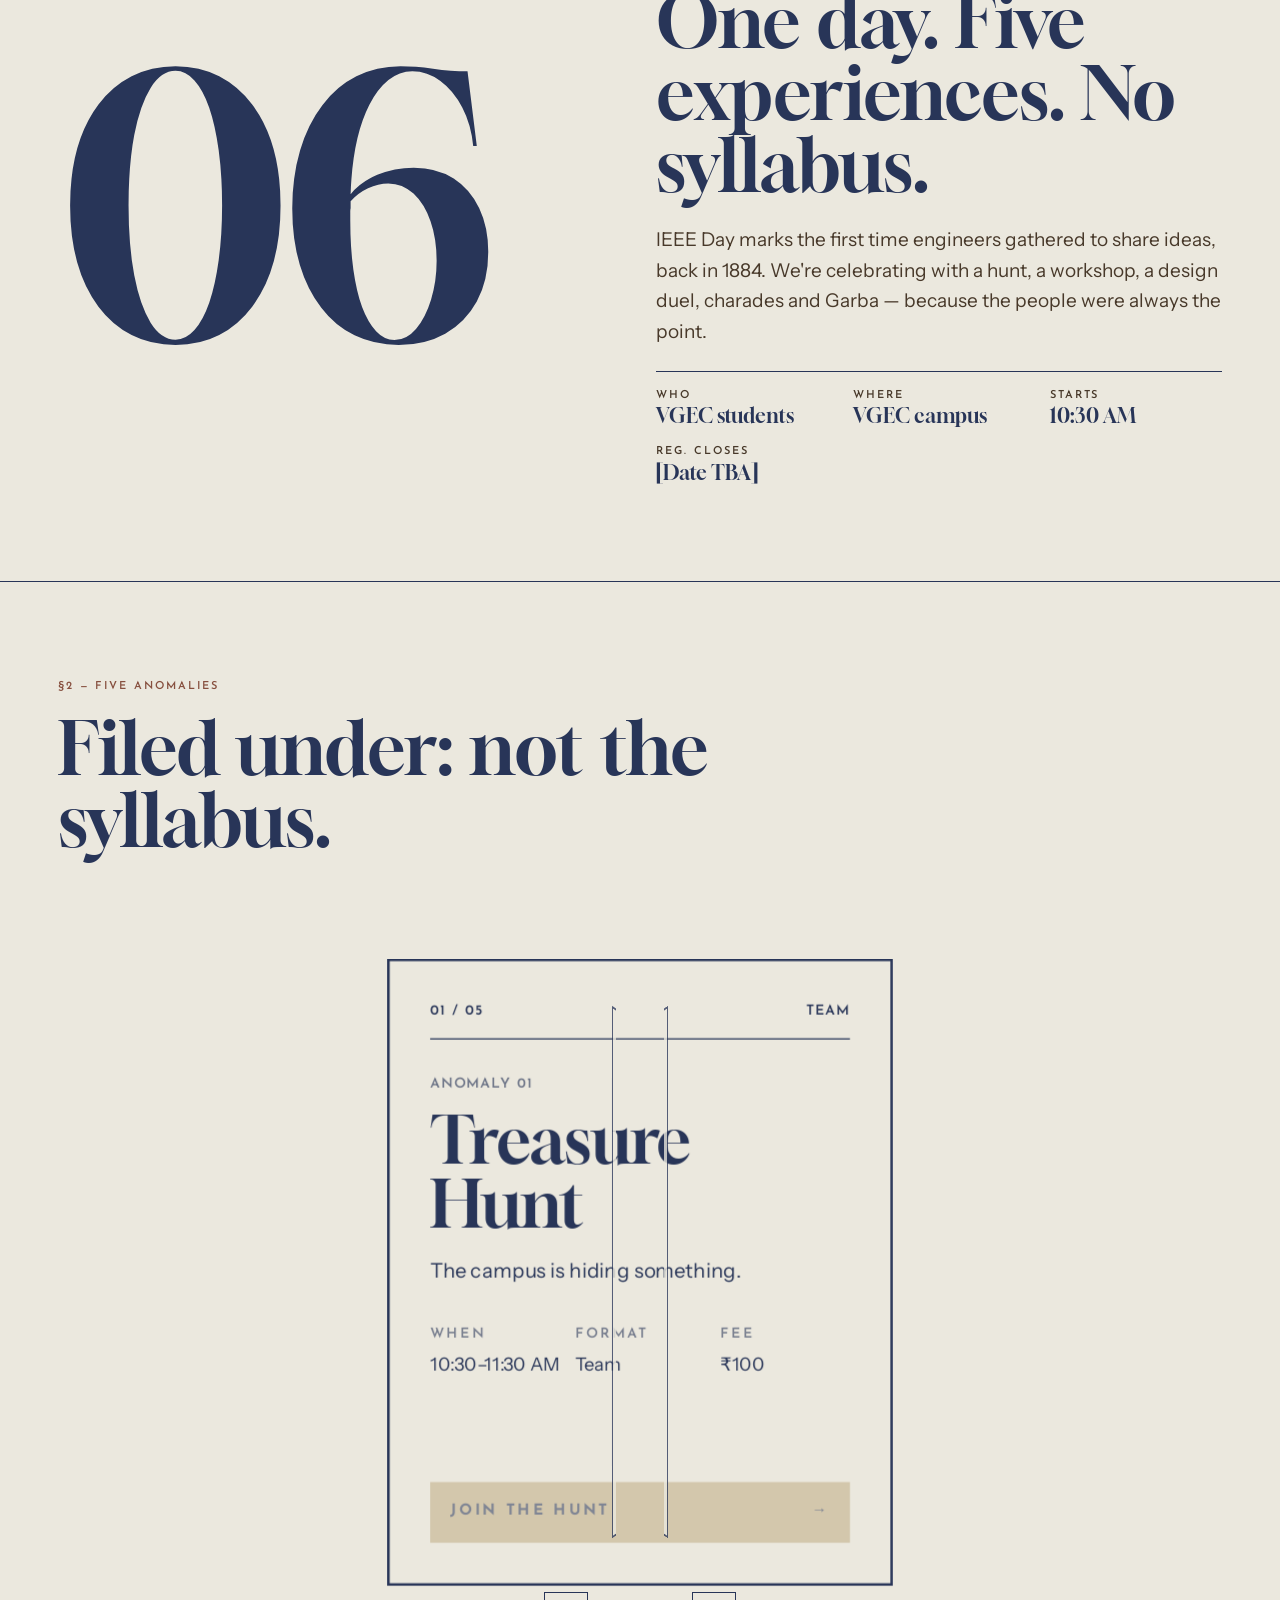
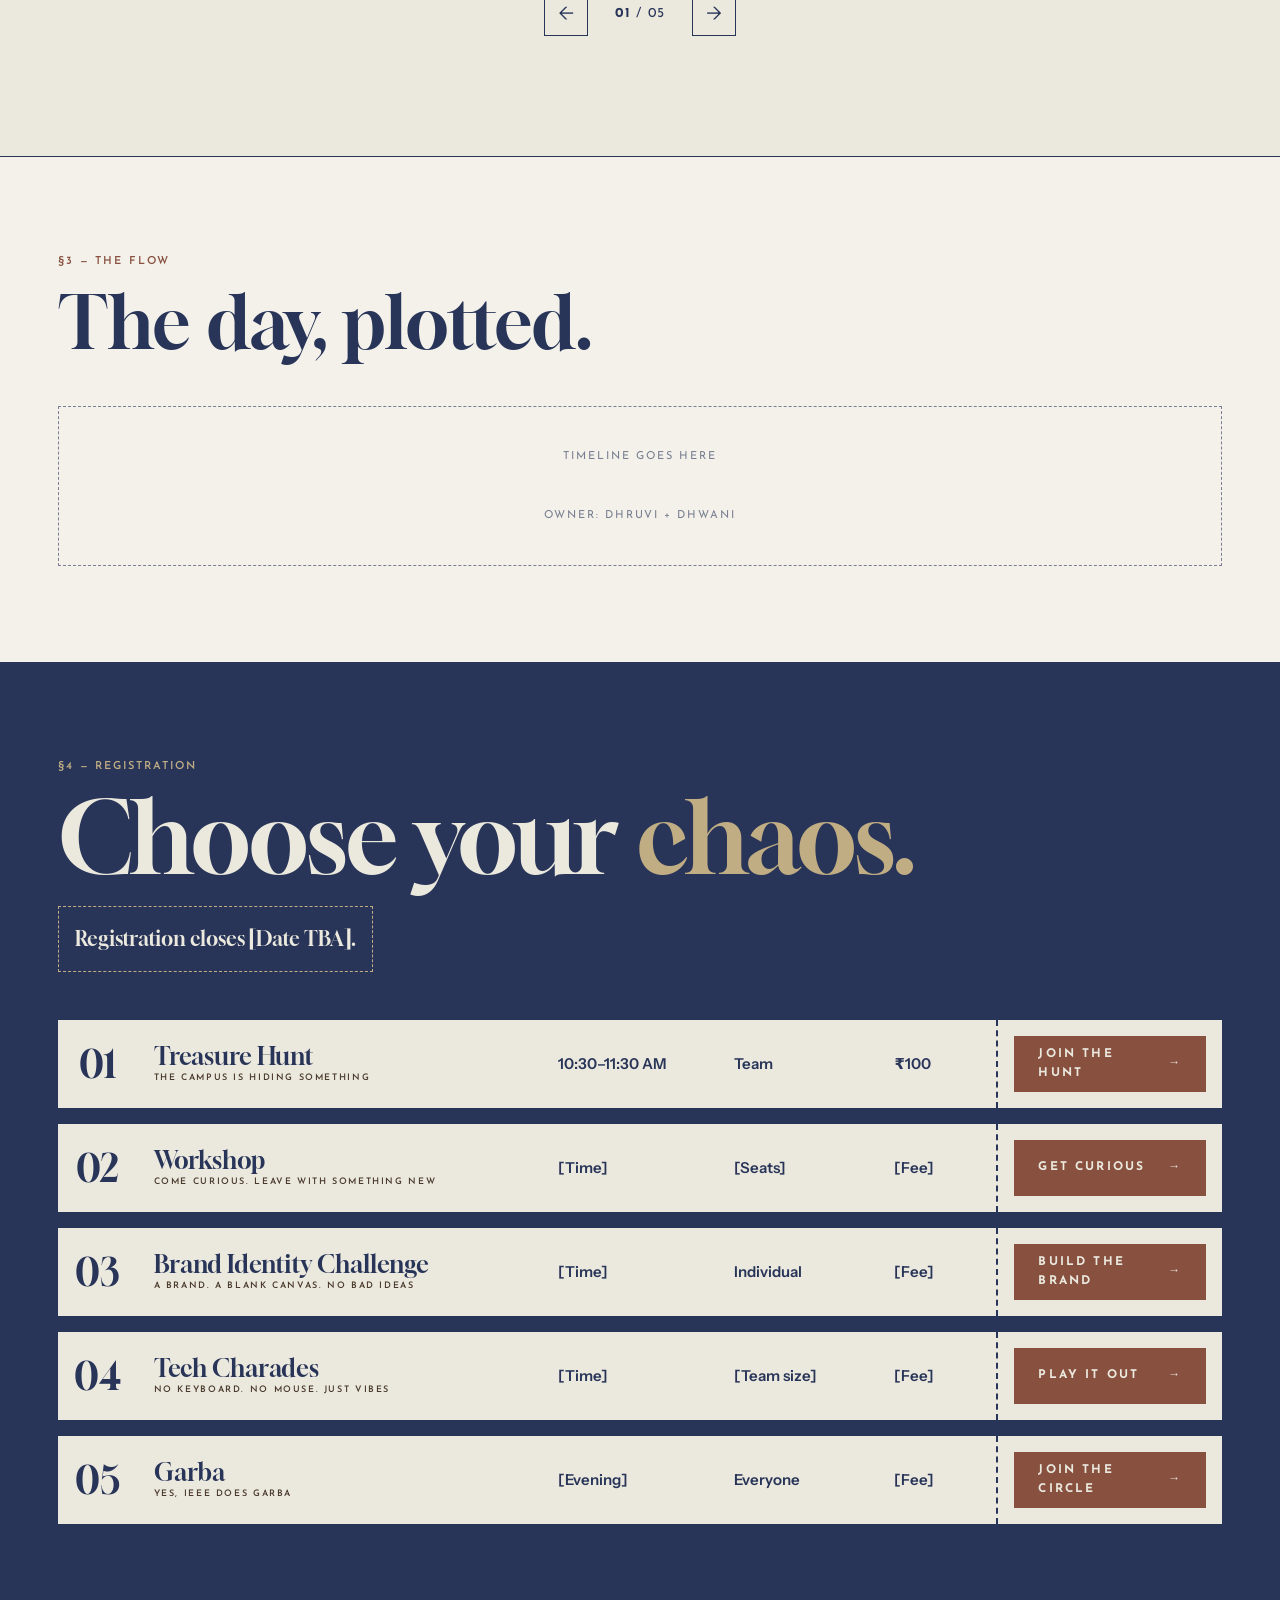
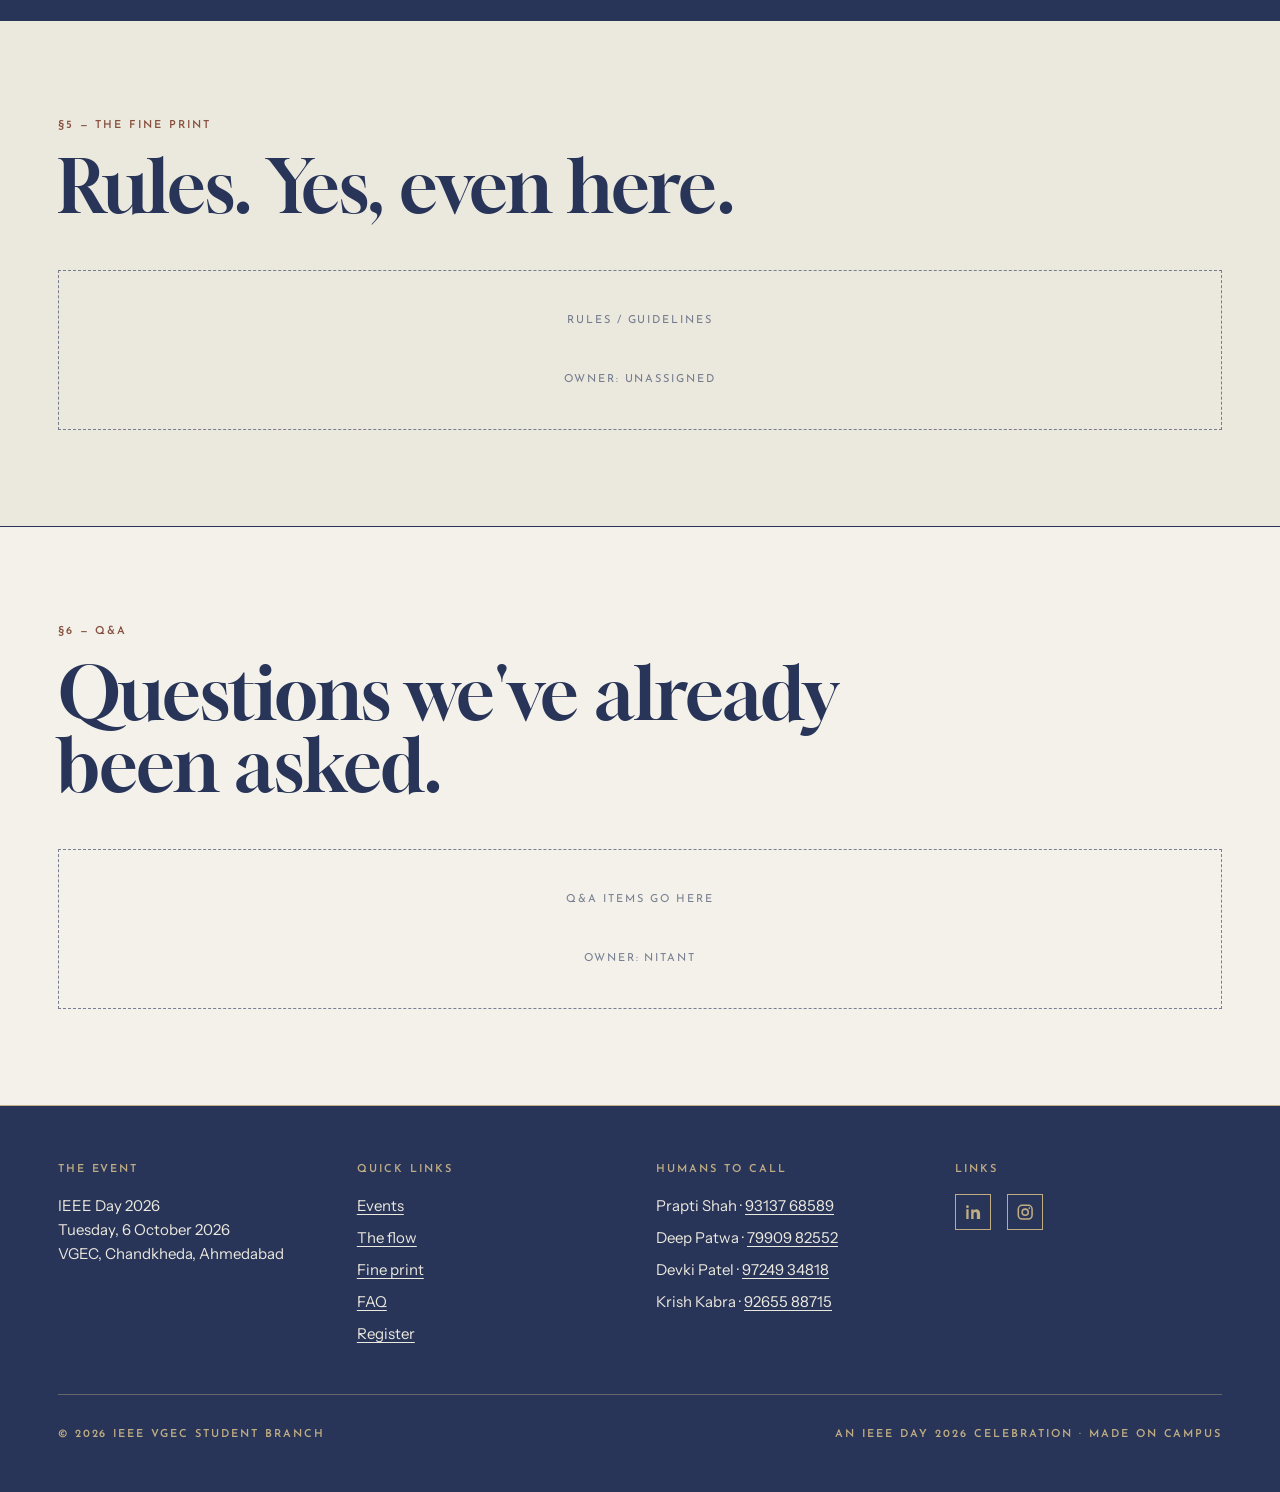
==== commit b3bbbc95: "Merge main into feature/event-cards" ====
--- a/index.html
+++ b/index.html
@@ -1,29 +1,33 @@
 <!doctype html>
 <html lang="en">
+
 <head>
     <meta charset="utf-8">
     <meta name="viewport" content="width=device-width, initial-scale=1">
     <title>IEEE Day 2026 — IEEE VGEC Student Branch</title>
-    <meta name="description" content="IEEE Day 2026 at VGEC, Tuesday 6 October. A treasure hunt, a workshop, a brand challenge, tech charades and Garba.">
+    <meta name="description"
+        content="IEEE Day 2026 at VGEC, Tuesday 6 October. A treasure hunt, a workshop, a brand challenge, tech charades and Garba.">
     <meta name="theme-color" content="#283558">
 
     <!-- Fonts: Gloock (display), Josefin Sans (labels), Instrument Sans (body), Nanum Pen Script (hand notes) -->
     <link rel="preconnect" href="https://fonts.googleapis.com">
     <link rel="preconnect" href="https://fonts.gstatic.com" crossorigin>
-    <link rel="stylesheet" href="https://fonts.googleapis.com/css2?family=Gloock&family=Instrument+Sans:wght@400;500;600;700&family=Josefin+Sans:wght@400;600;700&family=Nanum+Pen+Script&display=swap">
+    <link rel="stylesheet"
+        href="https://fonts.googleapis.com/css2?family=Gloock&family=Instrument+Sans:wght@400;500;600;700&family=Josefin+Sans:wght@400;600;700&family=Nanum+Pen+Script&display=swap">
 
     <!--
         CSS load order matters. Do not reorder.
         Each team owns exactly one file (see README → "Where do I work?").
     -->
-    <link rel="stylesheet" href="css/style.css">          <!-- Priyanshi: tokens, reset, shared classes -->
-    <link rel="stylesheet" href="css/sections.css">       <!-- Priyanshi: hero, intro, registration -->
-    <link rel="stylesheet" href="css/header-footer.css">  <!-- Parthvi + Pushkar -->
-    <link rel="stylesheet" href="css/events.css">         <!-- Vansh + Daksh + Nilesh -->
-    <link rel="stylesheet" href="css/timeline.css">       <!-- Dhruvi + Dhwani -->
-    <link rel="stylesheet" href="css/qa.css">             <!-- Nitant -->
-    <link rel="stylesheet" href="css/responsive.css">     <!-- Hemal + Meet (always last) -->
+    <link rel="stylesheet" href="css/style.css"> <!-- Priyanshi: tokens, reset, shared classes -->
+    <link rel="stylesheet" href="css/sections.css"> <!-- Priyanshi: hero, intro, registration -->
+    <link rel="stylesheet" href="css/header-footer.css"> <!-- Parthvi + Pushkar -->
+    <link rel="stylesheet" href="css/events.css"> <!-- Vansh + Daksh + Nilesh -->
+    <link rel="stylesheet" href="css/timeline.css"> <!-- Dhruvi + Dhwani -->
+    <link rel="stylesheet" href="css/qa.css"> <!-- Nitant -->
+    <link rel="stylesheet" href="css/responsive.css"> <!-- Hemal + Meet (always last) -->
 </head>
+
 <body>
 
     <a class="skip-link" href="#main">Skip to content</a>
@@ -35,11 +39,44 @@
          ===================================================== -->
     <header class="site-header" id="site-header">
         <div class="container site-header__inner">
-            <a href="#hero" class="site-header__brand" aria-label="IEEE Day 2026 - VGEC Student Branch Home"><span class="site-header__brand-text"><span class="site-header__brand-org">IEEE</span><span class="site-header__brand-branch">STUDENT BRANCH</span></span></a>
-            <nav class="site-nav site-nav--desktop" aria-label="Main Navigation"><ul class="site-nav__list"><li><a href="#events" class="site-nav__link">Events</a></li><li><a href="#timeline" class="site-nav__link">The Flow</a></li><li><a href="#rules" class="site-nav__link">Fine Print</a></li><li><a href="#qa" class="site-nav__link">FAQ</a></li><li><a href="#registration" class="btn btn--header-cta">Register Now <span class="btn__arrow" aria-hidden="true">→</span></a></li></ul></nav>
-            <button type="button" class="site-header__menu-btn" id="menu-toggle-btn" aria-expanded="false" aria-controls="mobile-index-menu" aria-label="Open index menu"><span>INDEX</span><span class="site-header__menu-icon" aria-hidden="true"><span></span><span></span><span></span></span></button>
+            <a href="#hero" class="site-header__brand" aria-label="IEEE Day 2026 - VGEC Student Branch Home"><span
+                    class="site-header__brand-text"><span class="site-header__brand-org">IEEE</span><span
+                        class="site-header__brand-branch">STUDENT BRANCH</span></span></a>
+            <nav class="site-nav site-nav--desktop" aria-label="Main Navigation">
+                <ul class="site-nav__list">
+                    <li><a href="#events" class="site-nav__link">Events</a></li>
+                    <li><a href="#timeline" class="site-nav__link">The Flow</a></li>
+                    <li><a href="#rules" class="site-nav__link">Fine Print</a></li>
+                    <li><a href="#qa" class="site-nav__link">FAQ</a></li>
+                    <li><a href="#registration" class="btn btn--header-cta">Register Now <span class="btn__arrow"
+                                aria-hidden="true">→</span></a></li>
+                </ul>
+            </nav>
+            <button type="button" class="site-header__menu-btn" id="menu-toggle-btn" aria-expanded="false"
+                aria-controls="mobile-index-menu" aria-label="Open index menu"><span>INDEX</span><span
+                    class="site-header__menu-icon"
+                    aria-hidden="true"><span></span><span></span><span></span></span></button>
         </div>
-        <div class="site-index-drawer" id="mobile-index-menu" aria-hidden="true" role="dialog" aria-modal="true" aria-label="Site Index Navigation"><div class="site-index-drawer__header"><span class="site-index-drawer__meta">§ DIRECTORY · INDEX 01</span><button type="button" class="site-index-drawer__close-btn" id="menu-close-btn" aria-label="Close index menu">CLOSE <span aria-hidden="true">✕</span></button></div><nav aria-label="Index Navigation"><ul class="index-menu-list"><li><a href="#events" class="index-menu-row">§2 <span>Events</span><span aria-hidden="true">→</span></a></li><li><a href="#timeline" class="index-menu-row">§3 <span>The Flow</span><span aria-hidden="true">→</span></a></li><li><a href="#rules" class="index-menu-row">§5 <span>Fine Print</span><span aria-hidden="true">→</span></a></li><li><a href="#qa" class="index-menu-row">§6 <span>FAQ</span><span aria-hidden="true">→</span></a></li><li><a href="#registration" class="index-menu-row">§4 <span>Register Now</span><span aria-hidden="true">→</span></a></li></ul></nav></div>
+        <div class="site-index-drawer" id="mobile-index-menu" aria-hidden="true" role="dialog" aria-modal="true"
+            aria-label="Site Index Navigation">
+            <div class="site-index-drawer__header"><span class="site-index-drawer__meta">§ DIRECTORY · INDEX
+                    01</span><button type="button" class="site-index-drawer__close-btn" id="menu-close-btn"
+                    aria-label="Close index menu">CLOSE <span aria-hidden="true">✕</span></button></div>
+            <nav aria-label="Index Navigation">
+                <ul class="index-menu-list">
+                    <li><a href="#events" class="index-menu-row">§2 <span>Events</span><span
+                                aria-hidden="true">→</span></a></li>
+                    <li><a href="#timeline" class="index-menu-row">§3 <span>The Flow</span><span
+                                aria-hidden="true">→</span></a></li>
+                    <li><a href="#rules" class="index-menu-row">§5 <span>Fine Print</span><span
+                                aria-hidden="true">→</span></a></li>
+                    <li><a href="#qa" class="index-menu-row">§6 <span>FAQ</span><span aria-hidden="true">→</span></a>
+                    </li>
+                    <li><a href="#registration" class="index-menu-row">§4 <span>Register Now</span><span
+                                aria-hidden="true">→</span></a></li>
+                </ul>
+            </nav>
+        </div>
     </header>
 
     <main id="main" tabindex="-1">
@@ -56,169 +93,87 @@
                 </div>
 
                 <figure class="hero__figure">
-                    <svg class="hero__whistle" viewBox="0 0 380 320" fill="none" stroke="currentColor" stroke-width="3" stroke-linecap="round" stroke-linejoin="round" role="img" aria-label="Line drawing of a whistle">
+                    <svg class="hero__whistle" viewBox="0 0 380 320" fill="none" stroke="currentColor" stroke-width="3"
+                        stroke-linecap="round" stroke-linejoin="round" role="img"
+                        aria-label="Line drawing of a whistle">
                         <circle cx="150" cy="172" r="82" style="fill: var(--color-bg)"></circle>
                         <path d="M150 90 H330 V142 H226" style="fill: var(--color-bg)" stroke="none"></path>
                         <path d="M152 90 H330 V142 H226"></path>
-                        <path d="M262 90 V106 H292 V90"></path>
-                        <circle cx="150" cy="180" r="15" style="fill: var(--color-accent)" stroke="none"></circle>
-                        <circle cx="72" cy="108" r="17"></circle>
-                        <path d="M58 120 C 30 170, 40 230, 20 300" stroke-dasharray="2 9"></path>
-                    </svg>
-                    <figcaption class="label">Fig. 1 — Evidence. Found near the library.<br>Nobody has claimed it.</figcaption>
                 </figure>
 
-                <p class="hero__lede">On Tuesday, 6 October, five things will happen at VGEC that don't appear in any IEEE handbook. This page is the evidence.</p>
+                <p class="hero__lede">On Tuesday, 6 October, five things will happen at VGEC that don't appear in any
+                    IEEE handbook. This page is the evidence.</p>
 
                 <dl class="meta-row hero__meta">
-                    <div><dt class="label">Event</dt><dd>IEEE Day 2026</dd></div>
-                    <div><dt class="label">Filed by</dt><dd>VGEC Student Branch</dd></div>
-                    <div><dt class="label">Date</dt><dd><time datetime="2026-10-06">Tue, 6 October 2026</time></dd></div>
-                    <div><dt class="label">Venue</dt><dd>VGEC, Chandkheda</dd></div>
+                    <div>
+                        <dt class="label">Event</dt>
+                        <dd>IEEE Day 2026</dd>
+                    </div>
+                    <div>
+                        <dt class="label">Filed by</dt>
+                        <dd>VGEC Student Branch</dd>
+                    </div>
+                    <div>
+                        <dt class="label">Date</dt>
+                        <dd><time datetime="2026-10-06">Tue, 6 October 2026</time></dd>
+                    </div>
+                    <div>
+                        <dt class="label">Venue</dt>
+                        <dd>VGEC, Chandkheda</dd>
+                    </div>
                 </dl>
             </div>
         </section>
 
         <!-- =====================================================
              REVEAL — foundation by Priyanshi
-             Instrument panel (spec-o-meter + countdown) inside:
-             markup here, styles in sections.css, logic in js/reveal.js.
+             The countdown / "spec-o-meter" instrument from the design
+             is NOT assigned yet. Slot left below.
              ===================================================== -->
         <section class="section section--navy reveal" id="reveal" aria-labelledby="reveal-title">
             <div class="container">
-                <!-- <p class="section-label">§0 — Background</p> -->
+                <p class="section-label">§0 — Background</p>
                 <p class="display reveal__setup">IEEE writes the rules your Wi-Fi runs on. Rules are great.</p>
-                <h2 class="display reveal__title" id="reveal-title">Today, we're breaking <span class="text-highlight">five.</span></h2>
-                <!-- ── Instrument panel: Spec-o-meter + split-flap countdown ──
-                     Motion #03 ("Interaction & motion.pdf"): the needle creeps toward the
-                     red zone as 6 Oct approaches; the seconds flap drops every tick.
-                     Values are filled in by js/reveal.js. -->
-                <div class="instrument-panel">
-                    <span class="panel-dot panel-dot--tl" aria-hidden="true"></span>
-                    <span class="panel-dot panel-dot--tr" aria-hidden="true"></span>
-                    <span class="panel-dot panel-dot--bl" aria-hidden="true"></span>
-                    <span class="panel-dot panel-dot--br" aria-hidden="true"></span>
-
-                    <!-- Spec-o-meter: 0% on 6 Sep, 100% (red zone from 80%) at 10:30 IST on 6 Oct -->
-                    <div class="specometer">
-                        <p class="label specometer__label">Instrument 00 · Spec-o-meter</p>
-
-                        <!-- Pivot (240, 250), scale radius 200. Needle drawn pointing at 100%;
-                             JS rotates it by -(1 - value) * 180deg. -->
-                        <svg class="specometer__svg" viewBox="0 0 480 272" fill="none" aria-hidden="true">
-                            <path class="gauge-rim" d="M30 250 A210 210 0 0 1 450 250"/>
-                            <path class="gauge-band" d="M409.9 126.6 A210 210 0 0 1 450 250"/>
-                            <path class="gauge-scale" d="M40 250 A200 200 0 0 1 440 250"/>
-                            <g class="gauge-ticks">
-                                <path class="tick tick--major" d="M40.0 250.0 L62.0 250.0"/>
-                                <path class="tick" d="M40.6 234.3 L48.6 234.9"/>
-                                <path class="tick" d="M42.5 218.7 L50.4 220.0"/>
-                                <path class="tick" d="M45.5 203.3 L53.3 205.2"/>
-                                <path class="tick" d="M49.8 188.2 L57.4 190.7"/>
-                                <path class="tick" d="M55.2 173.5 L68.2 178.8"/>
-                                <path class="tick" d="M61.8 159.2 L68.9 162.8"/>
-                                <path class="tick" d="M69.5 145.5 L76.3 149.7"/>
-                                <path class="tick" d="M78.2 132.4 L84.7 137.1"/>
-                                <path class="tick" d="M87.9 120.1 L94.0 125.3"/>
-                                <path class="tick tick--major" d="M98.6 108.6 L114.1 124.1"/>
-                                <path class="tick" d="M110.1 97.9 L115.3 104.0"/>
-                                <path class="tick" d="M122.4 88.2 L127.1 94.7"/>
-                                <path class="tick" d="M135.5 79.5 L139.7 86.3"/>
-                                <path class="tick" d="M149.2 71.8 L152.8 78.9"/>
-                                <path class="tick" d="M163.5 65.2 L168.8 78.2"/>
-                                <path class="tick" d="M178.2 59.8 L180.7 67.4"/>
-                                <path class="tick" d="M193.3 55.5 L195.2 63.3"/>
-                                <path class="tick" d="M208.7 52.5 L210.0 60.4"/>
-                                <path class="tick" d="M224.3 50.6 L224.9 58.6"/>
-                                <path class="tick tick--major" d="M240.0 50.0 L240.0 72.0"/>
-                                <path class="tick" d="M255.7 50.6 L255.1 58.6"/>
-                                <path class="tick" d="M271.3 52.5 L270.0 60.4"/>
-                                <path class="tick" d="M286.7 55.5 L284.8 63.3"/>
-                                <path class="tick" d="M301.8 59.8 L299.3 67.4"/>
-                                <path class="tick" d="M316.5 65.2 L311.2 78.2"/>
-                                <path class="tick" d="M330.8 71.8 L327.2 78.9"/>
-                                <path class="tick" d="M344.5 79.5 L340.3 86.3"/>
-                                <path class="tick" d="M357.6 88.2 L352.9 94.7"/>
-                                <path class="tick" d="M369.9 97.9 L364.7 104.0"/>
-                                <path class="tick tick--major" d="M381.4 108.6 L365.9 124.1"/>
-                                <path class="tick" d="M392.1 120.1 L386.0 125.3"/>
-                                <path class="tick tick--red" d="M401.8 132.4 L395.3 137.1"/>
-                                <path class="tick tick--red" d="M410.5 145.5 L403.7 149.7"/>
-                                <path class="tick tick--red" d="M418.2 159.2 L411.1 162.8"/>
-                                <path class="tick tick--red" d="M424.8 173.5 L411.8 178.8"/>
-                                <path class="tick tick--red" d="M430.2 188.2 L422.6 190.7"/>
-                                <path class="tick tick--red" d="M434.5 203.3 L426.7 205.2"/>
-                                <path class="tick tick--red" d="M437.5 218.7 L429.6 220.0"/>
-                                <path class="tick tick--red" d="M439.4 234.3 L431.4 234.9"/>
-                                <path class="tick tick--major tick--red" d="M440.0 250.0 L418.0 250.0"/>
-                            </g>
-                            <g class="gauge-numbers">
-                                <text x="84" y="255">0</text>
-                                <text x="129.7" y="144.7">25</text>
-                                <text x="240" y="99">50</text>
-                                <text x="350.3" y="144.7">75</text>
-                                <text x="396" y="255">100</text>
-                            </g>
-                            <text class="gauge-zone" x="40" y="271">IN SPEC</text>
-                            <text class="gauge-zone gauge-zone--out" x="440" y="271">OUT OF SPEC</text>
-                            <text class="gauge-note" x="240" y="182">% out of spec</text>
-                            <g class="gauge-needle" id="specometer-needle" transform="rotate(-180 240 250)">
-                                <path class="gauge-needle__shaft" d="M214 250 L428 250"/>
-                                <path class="gauge-needle__tip" d="M400 245 L428 250 L400 255 Z"/>
-                            </g>
-                            <circle class="gauge-pivot" cx="240" cy="250" r="12"/>
-                            <circle class="gauge-pivot__pin" cx="240" cy="250" r="4"/>
-                        </svg>
-
-                        <p class="specometer__reading">
-                            <span class="specometer__number" id="specometer-number">0</span><span class="specometer__unit">%</span>
-                            <span class="visually-hidden"> out of spec</span>
-                        </p>
-                    </div>
-
-                    <!-- Countdown to the first whistle -->
-                    <div class="countdown" id="countdown">
-                        <div class="countdown__header">
-                            <span class="label">T-minus · until the first whistle</span>
-                            <span class="label">06.10.2026 · 10:30 IST</span>
-                        </div>
-
-                        <!-- Tiles are decorative; the hidden line below is the readable version -->
-                        <div class="countdown__clock" aria-hidden="true">
-                            <div class="flip-unit" data-unit="days">
-                                <div class="flip-pair"><span class="flap" data-digit="0"><span class="flap__num">0</span><span class="flap__leaf"><span>0</span></span></span><span class="flap" data-digit="0"><span class="flap__num">0</span><span class="flap__leaf"><span>0</span></span></span></div>
-                                <span class="label flip-unit__label">Days</span>
-                            </div>
-                            <span class="countdown__sep">:</span>
-                            <div class="flip-unit" data-unit="hours">
-                                <div class="flip-pair"><span class="flap" data-digit="0"><span class="flap__num">0</span><span class="flap__leaf"><span>0</span></span></span><span class="flap" data-digit="0"><span class="flap__num">0</span><span class="flap__leaf"><span>0</span></span></span></div>
-                                <span class="label flip-unit__label">Hours</span>
-                            </div>
-                            <span class="countdown__sep">:</span>
-                            <div class="flip-unit" data-unit="minutes">
-                                <div class="flip-pair"><span class="flap" data-digit="0"><span class="flap__num">0</span><span class="flap__leaf"><span>0</span></span></span><span class="flap" data-digit="0"><span class="flap__num">0</span><span class="flap__leaf"><span>0</span></span></span></div>
-                                <span class="label flip-unit__label"><span class="flip-unit__long">Minutes</span><span class="flip-unit__short">Mins</span></span>
-                            </div>
-                            <span class="countdown__sep">:</span>
-                            <div class="flip-unit" data-unit="seconds">
-                                <div class="flip-pair"><span class="flap" data-digit="0"><span class="flap__num">0</span><span class="flap__leaf"><span>0</span></span></span><span class="flap" data-digit="0"><span class="flap__num">0</span><span class="flap__leaf"><span>0</span></span></span></div>
-                                <span class="label flip-unit__label"><span class="flip-unit__long">Seconds</span><span class="flip-unit__short">Secs</span></span>
-                            </div>
-                        </div>
-                        <p class="visually-hidden" id="countdown-text" role="timer">IEEE Day starts on 6 October 2026 at 10:30 AM.</p>
-
-                        <div class="countdown__footer">
-                            <p class="countdown__note">When the needle hits the red, the campus officially stops behaving. Until then: pick your anomaly.</p>
-                            <p class="label countdown__fig">Fig. 0 — Calibrated by nobody. Accurate anyway.</p>
-                        </div>
-                        <p class="label countdown__foot-mobile">Needle hits red at 10:30 AM, 06.10</p>
-                    </div>
-                </div>
-
-
-            </div>
-        </section>
-        
+                <h2 class="display reveal__title" id="reveal-title">Today, we're breaking <span
+                        class="text-highlight">five.</span></h2>
+                <div class="dev-slot" data-owner="Unassigned">Countdown to 06.10.2026 · 10:30 IST</div>
+            </div>
+        </section>
+
+        <!-- =====================================================
+             INTRO ("The day") — foundation by Priyanshi
+             ===================================================== -->
+        <section class="section intro" id="intro" aria-labelledby="intro-title">
+            <div class="container intro__grid">
+                <p class="display intro__date" aria-hidden="true">06</p>
+                <div class="intro__text">
+                    <p class="section-label">§1 — The day</p>
+                    <h2 class="section-title" id="intro-title">One day. Five experiences. No syllabus.</h2>
+                    <p>IEEE Day marks the first time engineers gathered to share ideas, back in 1884. We're celebrating
+                        with a hunt, a workshop, a design duel, charades and Garba — because the people were always the
+                        point.</p>
+                    <dl class="meta-row">
+                        <div>
+                            <dt class="label">Who</dt>
+                            <dd>VGEC students</dd>
+                        </div>
+                        <div>
+                            <dt class="label">Where</dt>
+                            <dd>VGEC campus</dd>
+                        </div>
+                        <div>
+                            <dt class="label">Starts</dt>
+                            <dd>10:30 AM</dd>
+                        </div>
+                        <div>
+                            <dt class="label">Reg. closes</dt>
+                            <dd>[Date TBA]</dd>
+                        </div>
+                    </dl>
+                </div>
+            </div>
+        </section>
+
         <!-- =====================================================
              EVENTS — owned by Vansh + Daksh + Nilesh
              Five flip/event cards go inside .events-grid.
@@ -229,8 +184,224 @@
                 <p class="section-label">§2 — Five anomalies</p>
                 <h2 class="section-title" id="events-title">Filed under: not the syllabus.</h2>
 
-                <div class="events-grid">
-                    <div class="dev-slot" data-owner="Vansh + Daksh + Nilesh">Event cards go here</div>
+                <div class="events-grid" aria-label="IEEE Day 2026 events">
+
+
+                    <div class="events-carousel" aria-roledescription="carousel" aria-label="IEEE Day 2026 events">
+
+                        <div class="events-carousel__viewport">
+                            <div class="events-carousel__track">
+
+                                <!-- 01 — Treasure Hunt -->
+                                <article class="event-card" data-index="0">
+                                    <div class="event-card__header">
+                                        <span class="event-card__number label">01 / 05</span>
+                                        <span class="event-card__format label">TEAM</span>
+                                    </div>
+
+                                    <div class="event-card__body">
+                                        <p class="event-card__eyebrow label">ANOMALY 01</p>
+                                        <h3 class="event-card__title">Treasure Hunt</h3>
+                                        <p class="event-card__tagline">The campus is hiding something.</p>
+
+                                        <dl class="event-card__details">
+                                            <div>
+                                                <dt class="label">When</dt>
+                                                <dd>10:30–11:30 AM</dd>
+                                            </div>
+                                            <div>
+                                                <dt class="label">Format</dt>
+                                                <dd>Team</dd>
+                                            </div>
+                                            <div>
+                                                <dt class="label">Fee</dt>
+                                                <dd>₹100</dd>
+                                            </div>
+                                        </dl>
+                                    </div>
+
+                                    <div class="event-card__footer">
+                                        <a class="btn btn--gold event-card__register" data-registration-url=""
+                                            aria-disabled="true">
+                                            Join the hunt <span class="btn__arrow" aria-hidden="true">→</span>
+                                        </a>
+                                    </div>
+                                </article>
+
+
+                                <!-- 02 — Workshop -->
+                                <article class="event-card" data-index="1">
+                                    <div class="event-card__header">
+                                        <span class="event-card__number label">02 / 05</span>
+                                        <span class="event-card__format label">TBA</span>
+                                    </div>
+
+                                    <div class="event-card__body">
+                                        <p class="event-card__eyebrow label">ANOMALY 02</p>
+                                        <h3 class="event-card__title">Workshop</h3>
+                                        <p class="event-card__tagline">Come curious. Leave with something new.</p>
+
+                                        <dl class="event-card__details">
+                                            <div>
+                                                <dt class="label">When</dt>
+                                                <dd>[TBA]</dd>
+                                            </div>
+                                            <div>
+                                                <dt class="label">Format</dt>
+                                                <dd>[TBA]</dd>
+                                            </div>
+                                            <div>
+                                                <dt class="label">Fee</dt>
+                                                <dd>[TBA]</dd>
+                                            </div>
+                                        </dl>
+                                    </div>
+
+                                    <div class="event-card__footer">
+                                        <a class="btn btn--gold event-card__register" data-registration-url=""
+                                            aria-disabled="true">
+                                            Get curious <span class="btn__arrow" aria-hidden="true">→</span>
+                                        </a>
+                                    </div>
+                                </article>
+
+
+                                <!-- 03 — Brand Identity Challenge -->
+                                <article class="event-card" data-index="2">
+                                    <div class="event-card__header">
+                                        <span class="event-card__number label">03 / 05</span>
+                                        <span class="event-card__format label">INDIVIDUAL</span>
+                                    </div>
+
+                                    <div class="event-card__body">
+                                        <p class="event-card__eyebrow label">ANOMALY 03</p>
+                                        <h3 class="event-card__title">Brand Identity Challenge</h3>
+                                        <p class="event-card__tagline">A brand. A blank canvas. No bad ideas.</p>
+
+                                        <dl class="event-card__details">
+                                            <div>
+                                                <dt class="label">When</dt>
+                                                <dd>[TBA]</dd>
+                                            </div>
+                                            <div>
+                                                <dt class="label">Format</dt>
+                                                <dd>Individual</dd>
+                                            </div>
+                                            <div>
+                                                <dt class="label">Fee</dt>
+                                                <dd>[TBA]</dd>
+                                            </div>
+                                        </dl>
+                                    </div>
+
+                                    <div class="event-card__footer">
+                                        <a class="btn btn--gold event-card__register" data-registration-url=""
+                                            aria-disabled="true">
+                                            Build the brand <span class="btn__arrow" aria-hidden="true">→</span>
+                                        </a>
+                                    </div>
+                                </article>
+
+
+                                <!-- 04 — Tech Charades -->
+                                <article class="event-card" data-index="3">
+                                    <div class="event-card__header">
+                                        <span class="event-card__number label">04 / 05</span>
+                                        <span class="event-card__format label">TEAM</span>
+                                    </div>
+
+                                    <div class="event-card__body">
+                                        <p class="event-card__eyebrow label">ANOMALY 04</p>
+                                        <h3 class="event-card__title">Tech Charades</h3>
+                                        <p class="event-card__tagline">No keyboard. No mouse. Just vibes.</p>
+
+                                        <dl class="event-card__details">
+                                            <div>
+                                                <dt class="label">When</dt>
+                                                <dd>[TBA]</dd>
+                                            </div>
+                                            <div>
+                                                <dt class="label">Format</dt>
+                                                <dd>Team</dd>
+                                            </div>
+                                            <div>
+                                                <dt class="label">Fee</dt>
+                                                <dd>[TBA]</dd>
+                                            </div>
+                                        </dl>
+                                    </div>
+
+                                    <div class="event-card__footer">
+                                        <a class="btn btn--gold event-card__register" data-registration-url=""
+                                            aria-disabled="true">
+                                            Play it out <span class="btn__arrow" aria-hidden="true">→</span>
+                                        </a>
+                                    </div>
+                                </article>
+
+
+                                <!-- 05 — Garba -->
+                                <article class="event-card" data-index="4">
+                                    <div class="event-card__header">
+                                        <span class="event-card__number label">05 / 05</span>
+                                        <span class="event-card__format label">EVERYONE</span>
+                                    </div>
+
+                                    <div class="event-card__body">
+                                        <p class="event-card__eyebrow label">ANOMALY 05</p>
+                                        <h3 class="event-card__title">Garba</h3>
+                                        <p class="event-card__tagline">Yes, IEEE does Garba.</p>
+
+                                        <dl class="event-card__details">
+                                            <div>
+                                                <dt class="label">When</dt>
+                                                <dd>[TBA]</dd>
+                                            </div>
+                                            <div>
+                                                <dt class="label">Format</dt>
+                                                <dd>Everyone</dd>
+                                            </div>
+                                            <div>
+                                                <dt class="label">Fee</dt>
+                                                <dd>[TBA]</dd>
+                                            </div>
+                                        </dl>
+                                    </div>
+
+                                    <div class="event-card__footer">
+                                        <a class="btn btn--gold event-card__register" data-registration-url=""
+                                            aria-disabled="true">
+                                            Join the circle <span class="btn__arrow" aria-hidden="true">→</span>
+                                        </a>
+                                    </div>
+                                </article>
+
+                            </div>
+                        </div>
+
+                        <div class="events-carousel__controls">
+                            <button class="events-carousel__arrow events-carousel__arrow--prev" type="button"
+                                aria-label="Previous event">
+                                ←
+                            </button>
+
+                            <div class="events-carousel__counter" aria-live="polite">
+                                <span class="events-carousel__current">01</span>
+                                <span aria-hidden="true"> / 05</span>
+                            </div>
+
+                            <button class="events-carousel__arrow events-carousel__arrow--next" type="button"
+                                aria-label="Next event">
+                                →
+                            </button>
+                        </div>
+
+                        <p class="events-carousel__hint label">
+                            Swipe to rotate · 01 / 05
+                        </p>
+
+                    </div>
+
                 </div>
             </div>
         </section>
@@ -256,49 +427,60 @@
         <section class="section section--navy registration" id="registration" aria-labelledby="registration-title">
             <div class="container">
                 <p class="section-label">§4 — Registration</p>
-                <h2 class="display registration__title" id="registration-title">Choose your <span class="text-highlight">chaos.</span></h2>
+                <h2 class="display registration__title" id="registration-title">Choose your <span
+                        class="text-highlight">chaos.</span></h2>
                 <p class="registration__deadline">Registration closes [Date TBA].</p>
 
                 <ol class="ticket-list">
                     <li class="ticket">
                         <span class="ticket__number">01</span>
-                        <div class="ticket__name"><span>Treasure Hunt</span><span class="label">The campus is hiding something</span></div>
+                        <div class="ticket__name"><span>Treasure Hunt</span><span class="label">The campus is hiding
+                                something</span></div>
                         <span class="ticket__detail">10:30–11:30 AM</span>
                         <span class="ticket__detail">Team</span>
                         <span class="ticket__detail">₹100</span>
-                        <a class="btn btn--ticket" aria-disabled="true">Join the hunt <span class="btn__arrow" aria-hidden="true">→</span></a>
+                        <a class="btn btn--ticket" aria-disabled="true">Join the hunt <span class="btn__arrow"
+                                aria-hidden="true">→</span></a>
                     </li>
                     <li class="ticket">
                         <span class="ticket__number">02</span>
-                        <div class="ticket__name"><span>Workshop</span><span class="label">Come curious. Leave with something new</span></div>
+                        <div class="ticket__name"><span>Workshop</span><span class="label">Come curious. Leave with
+                                something new</span></div>
                         <span class="ticket__detail">[Time]</span>
                         <span class="ticket__detail">[Seats]</span>
                         <span class="ticket__detail">[Fee]</span>
-                        <a class="btn btn--ticket" aria-disabled="true">Get curious <span class="btn__arrow" aria-hidden="true">→</span></a>
+                        <a class="btn btn--ticket" aria-disabled="true">Get curious <span class="btn__arrow"
+                                aria-hidden="true">→</span></a>
                     </li>
                     <li class="ticket">
                         <span class="ticket__number">03</span>
-                        <div class="ticket__name"><span>Brand Identity Challenge</span><span class="label">A brand. A blank canvas. No bad ideas</span></div>
+                        <div class="ticket__name"><span>Brand Identity Challenge</span><span class="label">A brand. A
+                                blank canvas. No bad ideas</span></div>
                         <span class="ticket__detail">[Time]</span>
                         <span class="ticket__detail">Individual</span>
                         <span class="ticket__detail">[Fee]</span>
-                        <a class="btn btn--ticket" aria-disabled="true">Build the brand <span class="btn__arrow" aria-hidden="true">→</span></a>
+                        <a class="btn btn--ticket" aria-disabled="true">Build the brand <span class="btn__arrow"
+                                aria-hidden="true">→</span></a>
                     </li>
                     <li class="ticket">
                         <span class="ticket__number">04</span>
-                        <div class="ticket__name"><span>Tech Charades</span><span class="label">No keyboard. No mouse. Just vibes</span></div>
+                        <div class="ticket__name"><span>Tech Charades</span><span class="label">No keyboard. No mouse.
+                                Just vibes</span></div>
                         <span class="ticket__detail">[Time]</span>
                         <span class="ticket__detail">[Team size]</span>
                         <span class="ticket__detail">[Fee]</span>
-                        <a class="btn btn--ticket" aria-disabled="true">Play it out <span class="btn__arrow" aria-hidden="true">→</span></a>
+                        <a class="btn btn--ticket" aria-disabled="true">Play it out <span class="btn__arrow"
+                                aria-hidden="true">→</span></a>
                     </li>
                     <li class="ticket">
                         <span class="ticket__number">05</span>
-                        <div class="ticket__name"><span>Garba</span><span class="label">Yes, IEEE does Garba</span></div>
+                        <div class="ticket__name"><span>Garba</span><span class="label">Yes, IEEE does Garba</span>
+                        </div>
                         <span class="ticket__detail">[Evening]</span>
                         <span class="ticket__detail">Everyone</span>
                         <span class="ticket__detail">[Fee]</span>
-                        <a class="btn btn--ticket" aria-disabled="true">Join the circle <span class="btn__arrow" aria-hidden="true">→</span></a>
+                        <a class="btn btn--ticket" aria-disabled="true">Join the circle <span class="btn__arrow"
+                                aria-hidden="true">→</span></a>
                     </li>
                 </ol>
             </div>
@@ -321,90 +503,13 @@
              ===================================================== -->
         <section class="section section--paper qa" id="qa" aria-labelledby="qa-title">
             <div class="container">
-
-                <!-- Heading row: full width -->
-                <div class="qa-header">
-                    <!-- <p class="section-label">§6 — FAQ</p> -->
-                    <h2 class="section-title" id="qa-title">Questions we've already been asked.</h2>
-                    <!-- <p class="qa-contact">Still stuck? Ask a volunteer on the day, or write to <a href="mailto:ieee@vgec.ac.in">ieee@vgec.ac.in</a>.</p> -->
-                </div>
-
-                <!-- Questions: two columns -->
-                <div class="qa-columns">
-
-                    <!-- Left column -->
-                    <div class="qa-list">
-
-                        <div class="qa-item" id="qa-item-15">
-                            <button class="qa-trigger" aria-expanded="false" aria-controls="qa-answer-15">
-                                <span class="qa-question">I'm from a different branch or year. Am I still eligible?</span>
-                                <span class="qa-icon" aria-hidden="true"></span>
-                            </button>
-                            <div class="qa-answer" id="qa-answer-15" role="region">
-                                <p>Yes — all VGEC students from any branch and any year are welcome. IEEE Day is not a department event; it belongs to the whole campus.</p>
-                            </div>
-                        </div>
-
-                        <div class="qa-item" id="qa-item-2">
-                            <button class="qa-trigger" aria-expanded="false" aria-controls="qa-answer-2">
-                                <span class="qa-question">Do I need to be an IEEE member?</span>
-                                <span class="qa-icon" aria-hidden="true"></span>
-                            </button>
-                            <div class="qa-answer" id="qa-answer-2" role="region">
-                                <p>No — IEEE Day is open to all VGEC students. Joining IEEE is encouraged but never a barrier to participating.</p>
-                            </div>
-                        </div>
-
-                        <div class="qa-item" id="qa-item-11">
-                            <button class="qa-trigger" aria-expanded="false" aria-controls="qa-answer-11">
-                                <span class="qa-question">Do I need to bring a laptop?</span>
-                                <span class="qa-icon" aria-hidden="true"></span>
-                            </button>
-                            <div class="qa-answer" id="qa-answer-11" role="region">
-                                <p>Not required for most events. The Workshop may involve a practical component — a laptop is useful but not mandatory. We'll confirm in the workshop announcement. For everything else, just yourself.</p>
-                            </div>
-                        </div>
-
-                    </div><!-- /.qa-list left -->
-
-                    <!-- Right column -->
-                    <div class="qa-list">
-
-                        <div class="qa-item" id="qa-item-3">
-                            <button class="qa-trigger" aria-expanded="false" aria-controls="qa-answer-3">
-                                <span class="qa-question">Can I register for more than one event?</span>
-                                <span class="qa-icon" aria-hidden="true"></span>
-                            </button>
-                            <div class="qa-answer" id="qa-answer-3" role="region">
-                                <p>Yes — of course. Check the schedule before registering for multiple events to make sure timeslots don't overlap.</p>
-                            </div>
-                        </div>
-
-                        <div class="qa-item" id="qa-item-6">
-                            <button class="qa-trigger" aria-expanded="false" aria-controls="qa-answer-6">
-                                <span class="qa-question">Will there be certificates or prizes?</span>
-                                <span class="qa-icon" aria-hidden="true"></span>
-                            </button>
-                            <div class="qa-answer" id="qa-answer-6" role="region">
-                                <p>Yes — participation certificates for all, and prizes/hard copy certificates for winners of competitive events. Details to be announced closer to the date.</p>
-                            </div>
-                        </div>
-
-                        <div class="qa-item" id="qa-item-9">
-                            <button class="qa-trigger" aria-expanded="false" aria-controls="qa-answer-9">
-                                <span class="qa-question">Can I come alone, or do I need a team?</span>
-                                <span class="qa-icon" aria-hidden="true"></span>
-                            </button>
-                            <div class="qa-answer" id="qa-answer-9" role="region">
-                                <p>Depends on the event. Treasure Hunt is team-based (5 members). Brand Identity Challenge, the Workshop and Tech Charades are individual. Garba is open to everyone — solo, duo, whole friend group.</p>
-                            </div>
-                        </div>
-
-                    </div><!-- /.qa-list right -->
-
-                </div><!-- /.qa-columns -->
-            </div>
-
+                <p class="section-label">§6 — Q&amp;A</p>
+                <h2 class="section-title" id="qa-title">Questions we've already been asked.</h2>
+
+                <div class="qa-list">
+                    <div class="dev-slot" data-owner="Nitant">Q&amp;A items go here</div>
+                </div>
+            </div>
         </section>
 
     </main>
@@ -413,16 +518,64 @@
          FOOTER — owned by Parthvi + Pushkar
          ===================================================== -->
     <footer class="site-footer section--navy" id="site-footer">
-        <div class="container site-footer__inner"><div class="site-footer__columns"><div class="site-footer__col"><span class="label site-footer__col-title">THE EVENT</span><p>IEEE Day 2026<br>Tuesday, 6 October 2026<br>VGEC, Chandkheda, Ahmedabad</p></div><div class="site-footer__col"><span class="label site-footer__col-title">QUICK LINKS</span><ul class="site-footer__col-list"><li><a href="#events">Events</a></li><li><a href="#timeline">The flow</a></li><li><a href="#rules">Fine print</a></li><li><a href="#qa">FAQ</a></li><li><a href="#registration">Register</a></li></ul></div><div class="site-footer__col"><span class="label site-footer__col-title">HUMANS TO CALL</span><ul class="site-footer__col-list"><li>Prapti Shah · <a href="tel:+919313768589">93137 68589</a></li><li>Deep Patwa · <a href="tel:+917990982552">79909 82552</a></li><li>Devki Patel · <a href="tel:+919724934818">97249 34818</a></li><li>Krish Kabra · <a href="tel:+919265588715">92655 88715</a></li></ul></div><div class="site-footer__col"><span class="label site-footer__col-title">LINKS</span><ul class="site-footer__social-list" aria-label="IEEE VGEC social media"><li><a href="https://www.linkedin.com/company/ieeevgecsb/" class="site-footer__social-link" target="_blank" rel="noopener noreferrer" aria-label="IEEE VGEC Student Branch on LinkedIn"><svg aria-hidden="true" viewBox="0 0 24 24"><path d="M6 8H3v13h3V8Zm-1.5-5A1.8 1.8 0 1 0 4.5 6.6 1.8 1.8 0 0 0 4.5 3ZM21 14c0-3.8-2-5.8-4.8-5.8-2.2 0-3.1 1.2-3.7 2V8.5H9.4V21h3.1v-6.2c0-1.6.3-3.2 2.3-3.2s2 1.9 2 3.3V21H21v-7Z" fill="currentColor"></path></svg><span class="visually-hidden">LinkedIn</span></a></li><li><a href="https://www.instagram.com/ieeevgec?igsh=MXJ0OXM1c2ZycXpvdg%3D%3D" class="site-footer__social-link" target="_blank" rel="noopener noreferrer" aria-label="IEEE VGEC Student Branch on Instagram"><svg aria-hidden="true" viewBox="0 0 24 24"><rect x="3" y="3" width="18" height="18" rx="5" fill="none" stroke="currentColor" stroke-width="2"></rect><circle cx="12" cy="12" r="4" fill="none" stroke="currentColor" stroke-width="2"></circle><circle cx="17.4" cy="6.6" r="1.2" fill="currentColor"></circle></svg><span class="visually-hidden">Instagram</span></a></li></ul></div></div><div class="site-footer__bottom"><p class="label">© 2026 IEEE VGEC STUDENT BRANCH</p><p class="label">AN IEEE DAY 2026 CELEBRATION · MADE ON CAMPUS</p></div>
+        <div class="container site-footer__inner">
+            <div class="site-footer__columns">
+                <div class="site-footer__col"><span class="label site-footer__col-title">THE EVENT</span>
+                    <p>IEEE Day 2026<br>Tuesday, 6 October 2026<br>VGEC, Chandkheda, Ahmedabad</p>
+                </div>
+                <div class="site-footer__col"><span class="label site-footer__col-title">QUICK LINKS</span>
+                    <ul class="site-footer__col-list">
+                        <li><a href="#events">Events</a></li>
+                        <li><a href="#timeline">The flow</a></li>
+                        <li><a href="#rules">Fine print</a></li>
+                        <li><a href="#qa">FAQ</a></li>
+                        <li><a href="#registration">Register</a></li>
+                    </ul>
+                </div>
+                <div class="site-footer__col"><span class="label site-footer__col-title">HUMANS TO CALL</span>
+                    <ul class="site-footer__col-list">
+                        <li>Prapti Shah · <a href="tel:+919313768589">93137 68589</a></li>
+                        <li>Deep Patwa · <a href="tel:+917990982552">79909 82552</a></li>
+                        <li>Devki Patel · <a href="tel:+919724934818">97249 34818</a></li>
+                        <li>Krish Kabra · <a href="tel:+919265588715">92655 88715</a></li>
+                    </ul>
+                </div>
+                <div class="site-footer__col"><span class="label site-footer__col-title">LINKS</span>
+                    <ul class="site-footer__social-list" aria-label="IEEE VGEC social media">
+                        <li><a href="https://www.linkedin.com/company/ieeevgecsb/" class="site-footer__social-link"
+                                target="_blank" rel="noopener noreferrer"
+                                aria-label="IEEE VGEC Student Branch on LinkedIn"><svg aria-hidden="true"
+                                    viewBox="0 0 24 24">
+                                    <path
+                                        d="M6 8H3v13h3V8Zm-1.5-5A1.8 1.8 0 1 0 4.5 6.6 1.8 1.8 0 0 0 4.5 3ZM21 14c0-3.8-2-5.8-4.8-5.8-2.2 0-3.1 1.2-3.7 2V8.5H9.4V21h3.1v-6.2c0-1.6.3-3.2 2.3-3.2s2 1.9 2 3.3V21H21v-7Z"
+                                        fill="currentColor"></path>
+                                </svg><span class="visually-hidden">LinkedIn</span></a></li>
+                        <li><a href="https://www.instagram.com/ieeevgec?igsh=MXJ0OXM1c2ZycXpvdg%3D%3D"
+                                class="site-footer__social-link" target="_blank" rel="noopener noreferrer"
+                                aria-label="IEEE VGEC Student Branch on Instagram"><svg aria-hidden="true"
+                                    viewBox="0 0 24 24">
+                                    <rect x="3" y="3" width="18" height="18" rx="5" fill="none" stroke="currentColor"
+                                        stroke-width="2"></rect>
+                                    <circle cx="12" cy="12" r="4" fill="none" stroke="currentColor" stroke-width="2">
+                                    </circle>
+                                    <circle cx="17.4" cy="6.6" r="1.2" fill="currentColor"></circle>
+                                </svg><span class="visually-hidden">Instagram</span></a></li>
+                    </ul>
+                </div>
+            </div>
+            <div class="site-footer__bottom">
+                <p class="label">© 2026 IEEE VGEC STUDENT BRANCH</p>
+                <p class="label">AN IEEE DAY 2026 CELEBRATION · MADE ON CAMPUS</p>
+            </div>
         </div>
     </footer>
 
     <!-- JS: main.js first (shared helpers), then one file per team. All deferred. -->
     <script src="js/main.js" defer></script>
-    <script src="js/reveal.js" defer></script>
     <script src="js/header-footer.js" defer></script>
     <script src="js/events.js" defer></script>
     <script src="js/timeline.js" defer></script>
     <script src="js/qa.js" defer></script>
 </body>
-</html>
+
+</html>
--- a/css/sections.css
+++ b/css/sections.css
@@ -226,303 +226,3 @@
         border-left: 2px dashed var(--color-deep-blue);
     }
 }
-
-
-/* ---------- Instrument panel (reveal section) ----------
-   Mobile first: gauge on top, countdown below.
-   1024px+: gauge left, countdown right, as in the laptop mockup.
-   ------------------------------------------------------------ */
-
-.instrument-panel {
-    position: relative;
-    display: grid;
-    grid-template-columns: minmax(0, 1fr);   /* minmax(0, …) so nothing can push past the screen */
-    gap: var(--space-5);
-    padding: var(--space-5) var(--space-3) var(--space-4);
-    border: 1px solid var(--color-line-soft);
-    background: color-mix(in srgb, var(--color-cream) 3.5%, transparent);
-}
-
-.panel-dot {
-    position: absolute;
-    width: 8px;
-    height: 8px;
-    border: 1px solid var(--color-sand);
-    border-radius: 50%;
-}
-
-.panel-dot--tl { top: 10px; left: 10px; }
-.panel-dot--tr { top: 10px; right: 10px; }
-.panel-dot--bl { bottom: 10px; left: 10px; }
-.panel-dot--br { bottom: 10px; right: 10px; }
-
-
-/* ---------- Spec-o-meter ---------- */
-
-.specometer {
-    display: flex;
-    flex-direction: column;
-    align-items: center;
-    min-width: 0;
-}
-
-.specometer__label {
-    align-self: flex-start;
-    margin-bottom: var(--space-3);
-    color: var(--color-sand);
-}
-
-.specometer__svg {
-    width: 100%;
-    max-width: 30rem;
-    height: auto;
-    overflow: visible;
-}
-
-.gauge-rim   { stroke: var(--color-sand); stroke-width: 1; opacity: 0.5; }
-.gauge-band  { stroke: var(--color-accent); stroke-width: 14; }
-.gauge-scale { stroke: var(--color-sand); stroke-width: 1.5; }
-
-.tick        { stroke: var(--color-sand); stroke-width: 1.2; }
-.tick--major { stroke-width: 2; }
-.tick--red   { stroke: var(--color-accent); }
-
-.gauge-numbers text,
-.gauge-zone {
-    font-family: var(--font-label);
-    font-size: 15px;
-    letter-spacing: 1.5px;
-    fill: var(--color-sand);
-    text-anchor: middle;
-}
-
-.gauge-zone {
-    font-size: 12px;
-    letter-spacing: 2px;
-    text-anchor: start;
-}
-
-.gauge-zone--out {
-    fill: var(--color-cream);
-    text-anchor: end;
-}
-
-.gauge-note {
-    font-family: var(--font-hand);
-    font-size: 30px;
-    fill: var(--color-sand);
-    text-anchor: middle;
-}
-
-.gauge-needle__shaft { stroke: var(--color-cream); stroke-width: 3; stroke-linecap: round; }
-.gauge-needle__tip   { fill: var(--color-cream); }
-.gauge-pivot         { fill: var(--color-sand); }
-.gauge-pivot__pin    { fill: var(--color-deep-blue); }
-
-.specometer__reading {
-    margin-top: var(--space-2);
-    font-family: var(--font-display);
-    font-size: clamp(2.25rem, 9vw, 3rem);
-    line-height: 1;
-    color: var(--color-cream);
-    font-variant-numeric: tabular-nums;
-}
-
-.specometer__unit {
-    font-size: 0.62em;
-    color: var(--color-sand);
-}
-
-
-/* ---------- Countdown ----------
-   The clock is a size container: tile width is worked out from the space the
-   countdown actually has (8 tiles + 3 colons + gaps), so it never overflows,
-   from a 320px phone up to the 70px tiles of the laptop mockup.
-   ------------------------------------------------------------ */
-
-.countdown {
-    container-type: inline-size;
-    min-width: 0;
-    display: flex;
-    flex-direction: column;
-    gap: var(--space-4);
-}
-
-.countdown__header {
-    display: flex;
-    flex-wrap: wrap;
-    justify-content: space-between;
-    gap: var(--space-1) var(--space-4);
-    color: var(--color-sand);
-}
-
-/* Scales down on small phones so "until the first whistle" stays on one line */
-.countdown__header .label {
-    font-size: clamp(0.5625rem, 2.9cqi, var(--fs-label));
-    white-space: nowrap;
-}
-
-.countdown__clock {
-    /* 8 tiles + pair gaps + 3 padded colons ≈ 10 tile widths */
-    --tile-w: clamp(1.375rem, calc(100cqi / 10), 4.375rem);
-    --tile-h: calc(var(--tile-w) * 1.43);
-    display: flex;
-    justify-content: space-between;
-    align-items: flex-start;
-}
-
-.flip-unit {
-    display: flex;
-    flex-direction: column;
-    align-items: center;
-    gap: var(--space-2);
-}
-
-.flip-pair {
-    display: flex;
-    gap: calc(var(--tile-w) * 0.09);
-}
-
-.flip-unit__label {
-    font-size: clamp(0.5625rem, 2.6cqi, var(--fs-label));
-    color: var(--color-sand);
-}
-
-.flip-unit__long { display: none; }
-
-.countdown__sep {
-    font-family: var(--font-display);
-    font-size: calc(var(--tile-w) * 0.8);
-    line-height: var(--tile-h);
-    color: var(--color-sand);
-    padding-inline: calc(var(--tile-w) * 0.12);   /* keeps the hinges clear of the colon */
-}
-
-/* One split-flap tile: cream card, navy fold line, sand hinges on both sides */
-.flap {
-    position: relative;
-    display: block;
-    width: var(--tile-w);
-    height: var(--tile-h);
-    background: var(--color-cream);
-    box-shadow: inset 0 calc(var(--tile-h) / -2) 0 color-mix(in srgb, var(--color-deep-blue) 7%, transparent);  /* lower half a shade darker */
-    color: var(--color-deep-blue);
-    font-family: var(--font-display);
-    font-size: calc(var(--tile-w) * 1.06);
-    line-height: var(--tile-h);
-    text-align: center;
-    perspective: calc(var(--tile-h) * 3);
-}
-
-/* fold line */
-.flap::after {
-    content: "";
-    position: absolute;
-    left: 0;
-    right: 0;
-    top: calc(50% - 1px);
-    height: 2px;
-    background: var(--color-deep-blue);
-    z-index: 2;
-}
-
-/* hinges */
-.flap::before {
-    content: "";
-    position: absolute;
-    top: calc(50% - var(--tile-w) * 0.085);
-    left: calc(var(--tile-w) * -0.07);
-    right: calc(var(--tile-w) * -0.07);
-    height: calc(var(--tile-w) * 0.17);
-    border-inline: calc(var(--tile-w) * 0.07) solid var(--color-sand);
-}
-
-.flap__num {
-    display: block;
-}
-
-/* The falling leaf: top half of the previous digit, folds down over the new one */
-.flap__leaf {
-    position: absolute;
-    inset: 0 0 50% 0;
-    overflow: hidden;
-    background: var(--color-paper);
-    transform-origin: 50% 100%;
-    opacity: 0;
-    pointer-events: none;
-}
-
-.flap__leaf span {
-    display: block;
-    height: var(--tile-h);
-}
-
-.flap__leaf.is-falling {
-    animation: flap-fall 0.32s ease-in forwards;
-}
-
-@keyframes flap-fall {
-    0%   { transform: rotateX(0);      opacity: 1; }
-    99%  { transform: rotateX(-90deg); opacity: 1; }
-    100% { transform: rotateX(-90deg); opacity: 0; }
-}
-
-.countdown__footer {
-    display: none;             /* phones use the short line below instead */
-    border-top: 1px solid var(--color-line-soft);
-    padding-top: var(--space-3);
-}
-
-.countdown__note {
-    max-width: 38rem;
-    margin-bottom: var(--space-3);
-    font-size: var(--fs-small);
-    color: var(--color-cream);
-}
-
-.countdown__fig,
-.countdown__foot-mobile {
-    color: var(--color-sand);
-}
-
-.countdown__foot-mobile {
-    font-size: 0.625rem;
-}
-
-/* Wide enough for full unit names */
-@container (min-width: 26rem) {
-    .flip-unit__long  { display: inline; }
-    .flip-unit__short { display: none; }
-}
-
-@media (min-width: 600px) {
-    .instrument-panel {
-        padding: var(--space-6) var(--space-5) var(--space-5);
-    }
-
-    .countdown__footer { display: block; }
-    .countdown__foot-mobile { display: none; }
-}
-
-/* Laptop mockup: gauge left, countdown right, hairline between them */
-@media (min-width: 1024px) {
-    .instrument-panel {
-        grid-template-columns: minmax(0, 5fr) minmax(0, 7fr);
-        gap: 0;
-        padding: var(--space-5) var(--space-5) var(--space-5) var(--space-4);
-    }
-
-    .specometer {
-        padding-right: var(--space-5);
-        border-right: 1px solid var(--color-line-soft);
-    }
-
-    .countdown {
-        padding-left: var(--space-5);
-        gap: var(--space-5);
-    }
-}
-
-@media (prefers-reduced-motion: reduce) {
-    .flap__leaf.is-falling { animation: none; }
-}
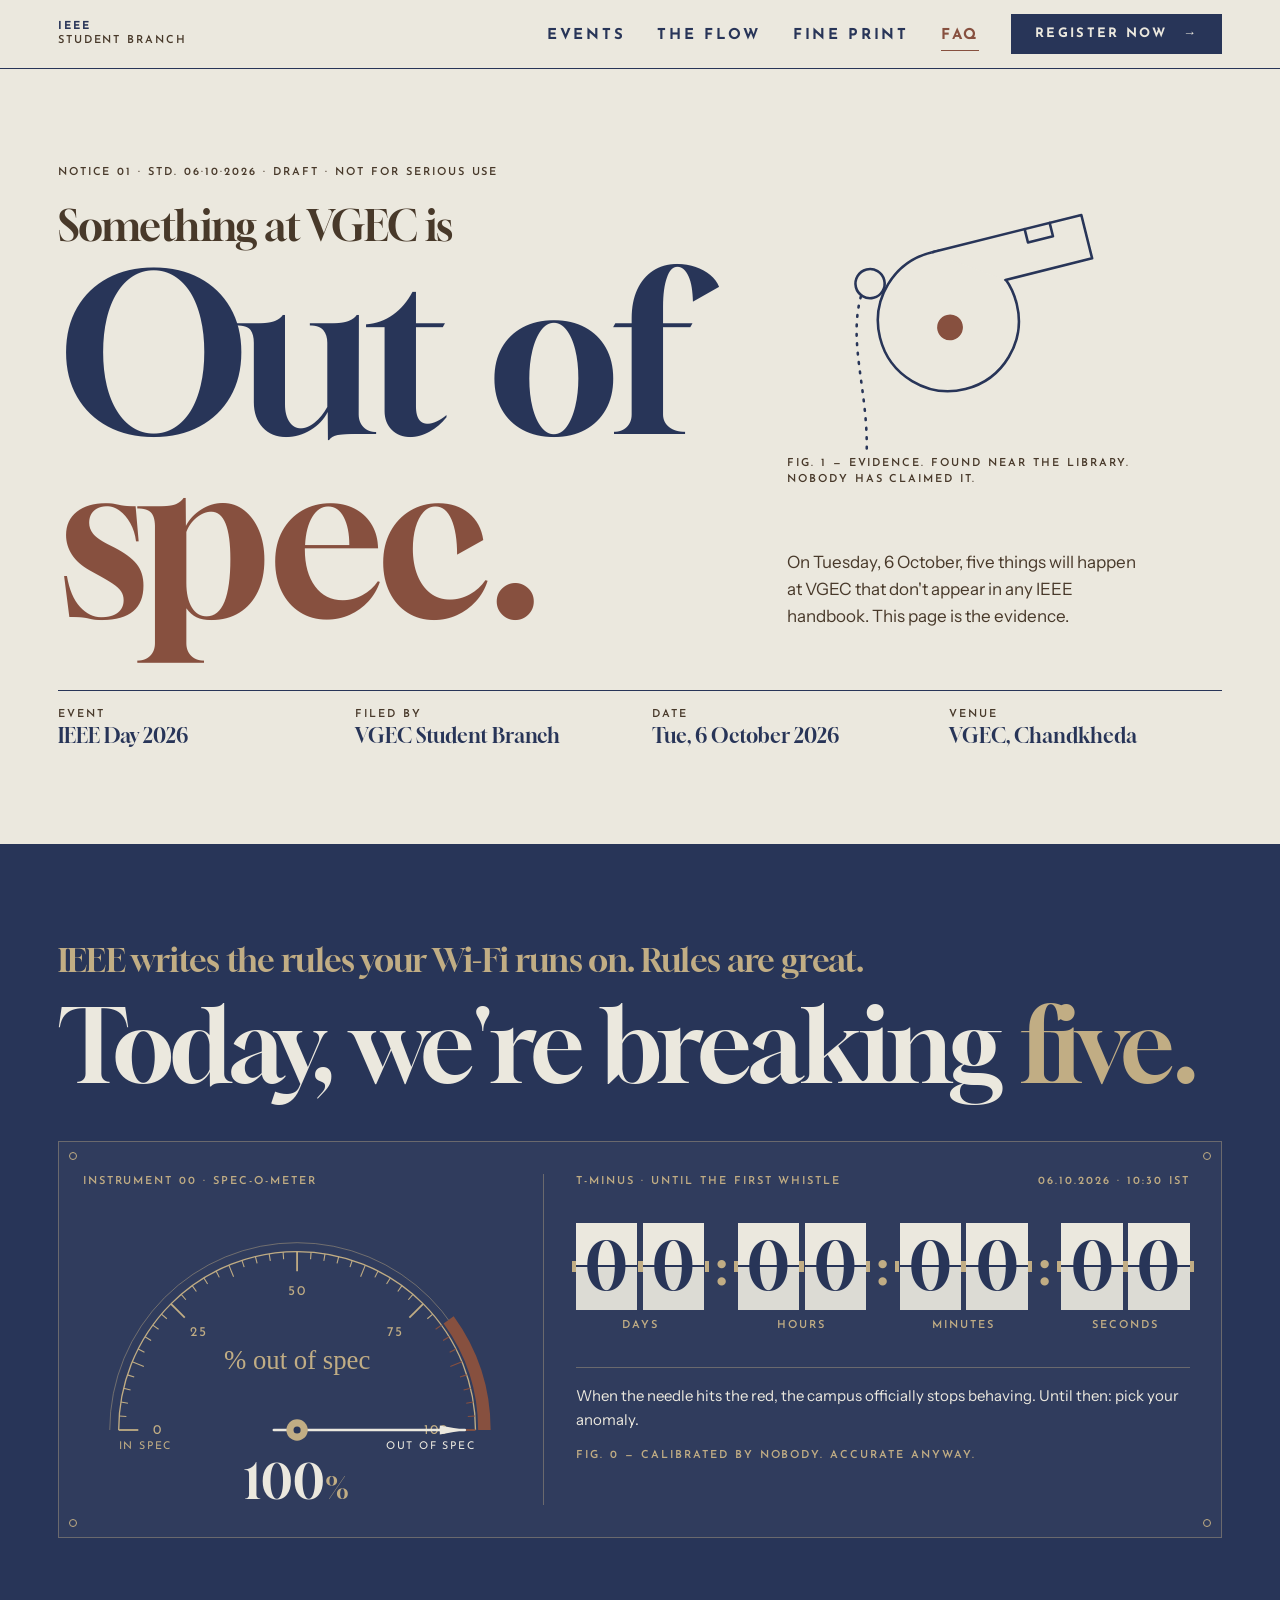
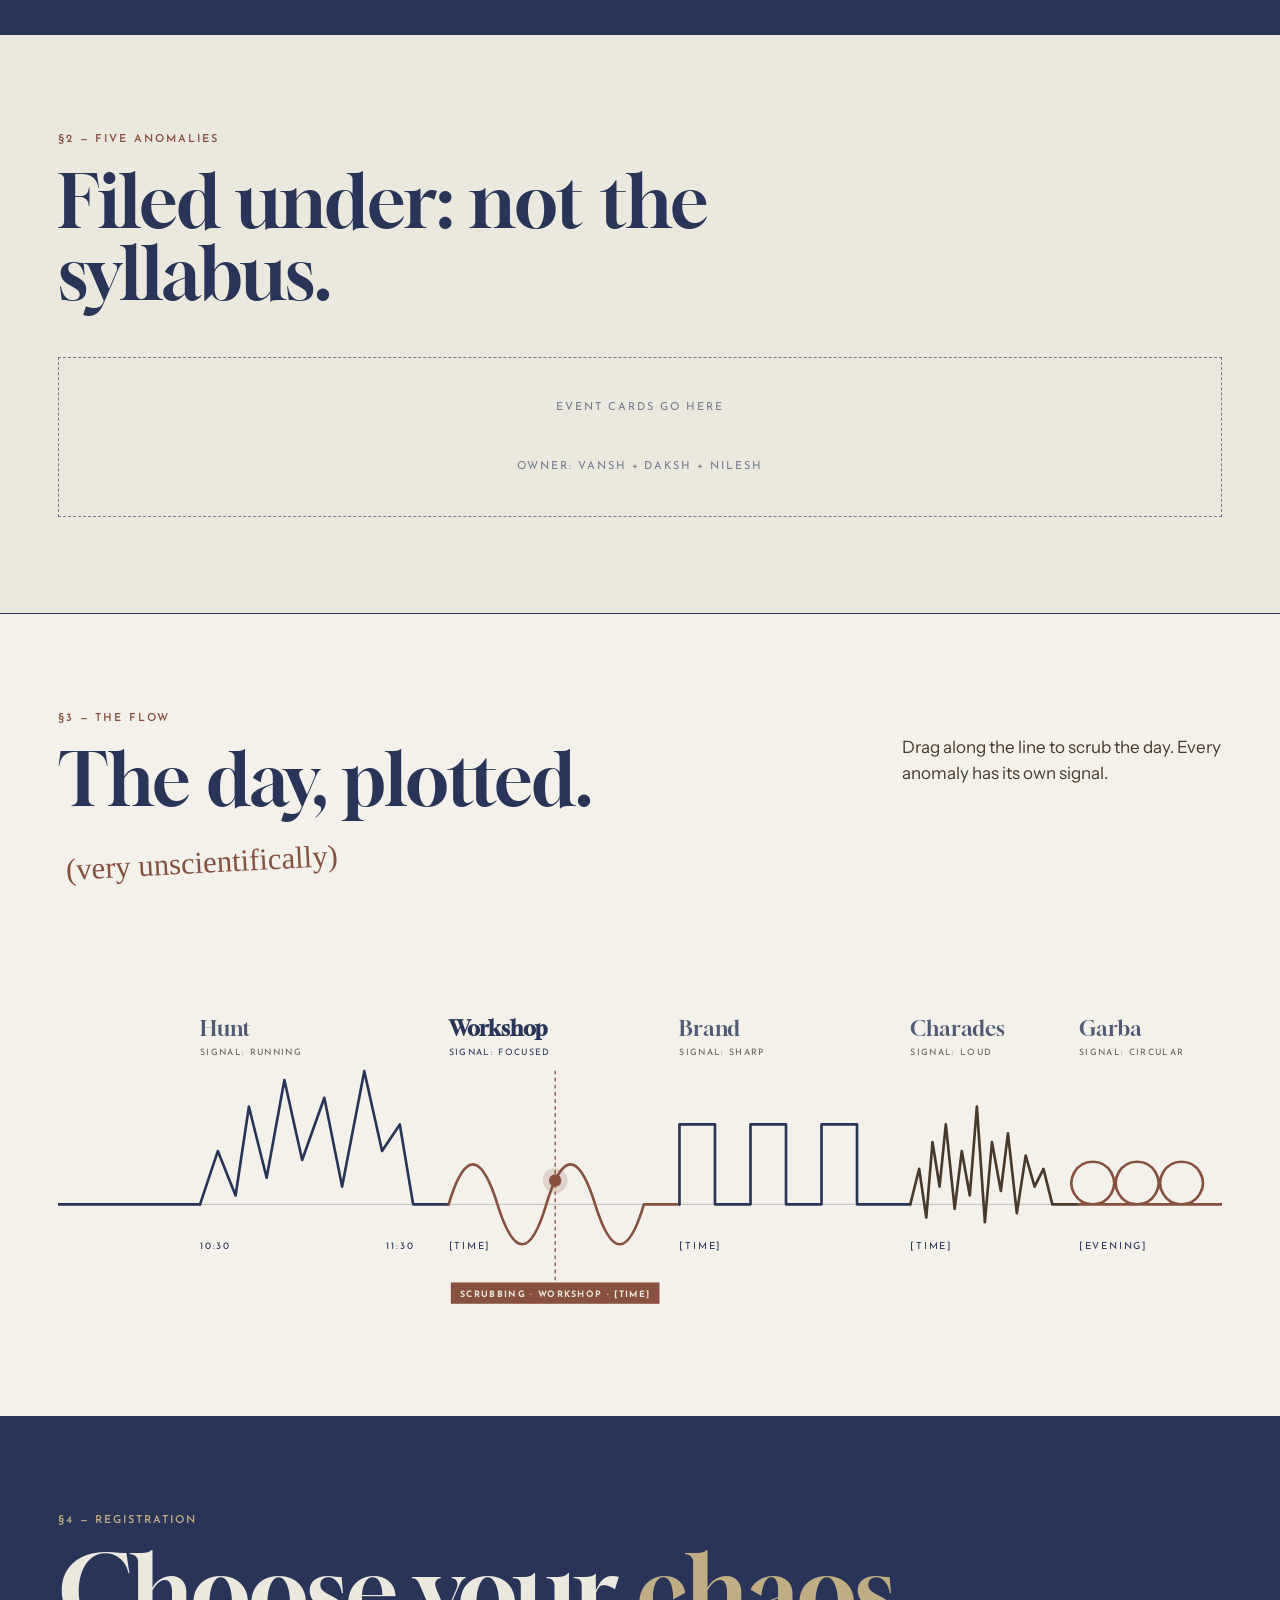
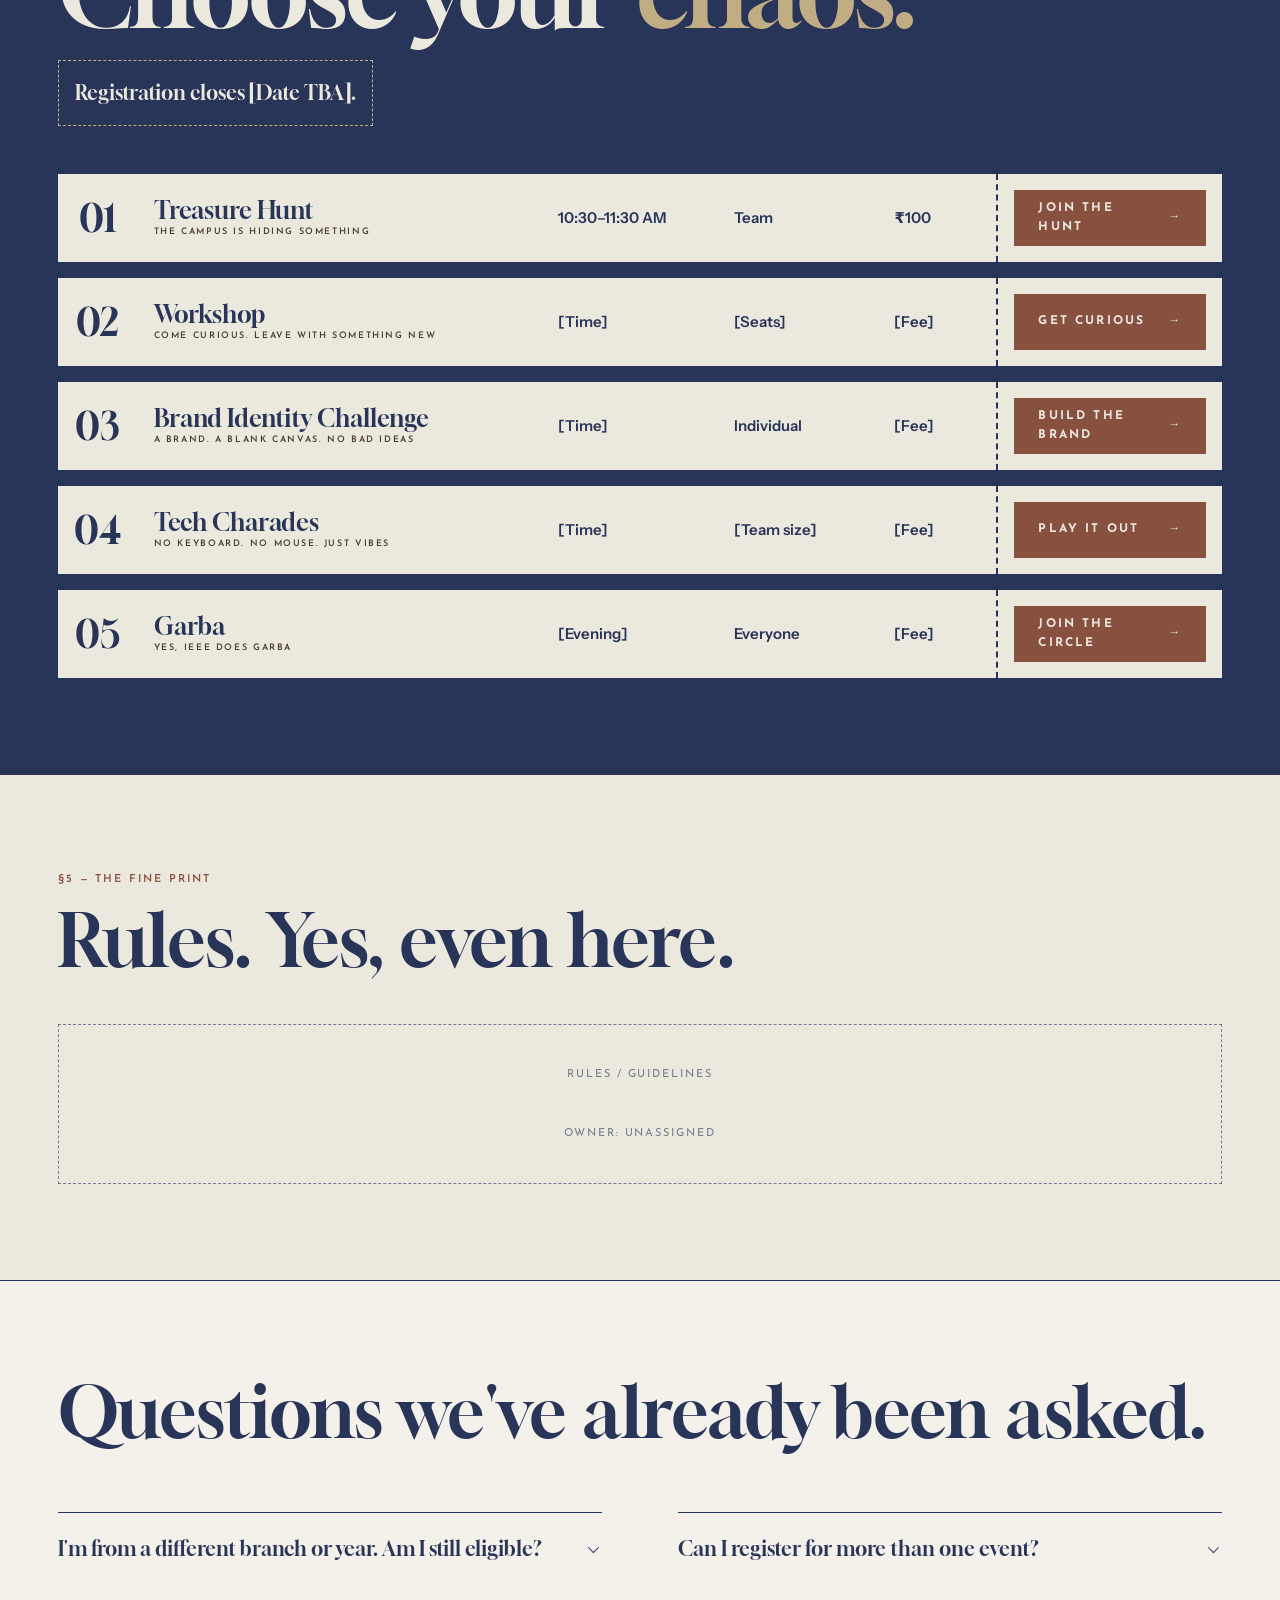
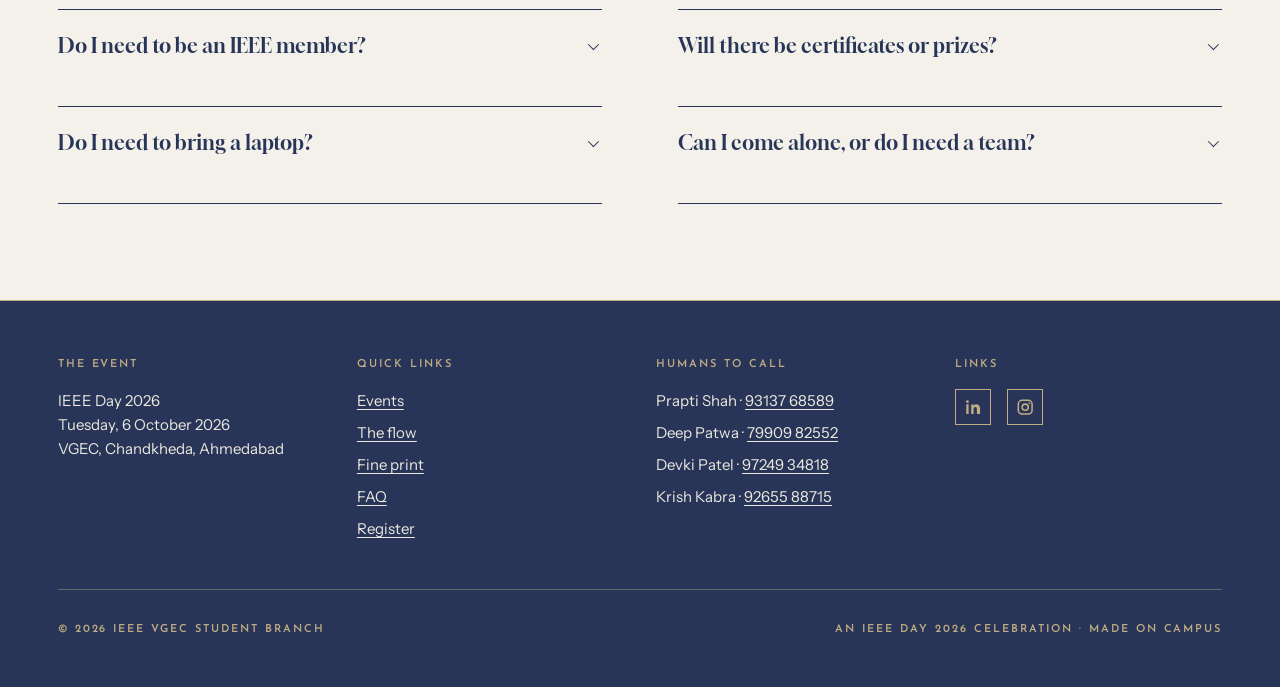
==== commit b64a7edc: "Merge branch 'main' of https://github.com/JadejaPriyanshiba/IEEE_day_2026_event_web into feature/tim" ====
--- a/index.html
+++ b/index.html
@@ -1,33 +1,29 @@
 <!doctype html>
 <html lang="en">
-
 <head>
     <meta charset="utf-8">
     <meta name="viewport" content="width=device-width, initial-scale=1">
     <title>IEEE Day 2026 — IEEE VGEC Student Branch</title>
-    <meta name="description"
-        content="IEEE Day 2026 at VGEC, Tuesday 6 October. A treasure hunt, a workshop, a brand challenge, tech charades and Garba.">
+    <meta name="description" content="IEEE Day 2026 at VGEC, Tuesday 6 October. A treasure hunt, a workshop, a brand challenge, tech charades and Garba.">
     <meta name="theme-color" content="#283558">
 
     <!-- Fonts: Gloock (display), Josefin Sans (labels), Instrument Sans (body), Nanum Pen Script (hand notes) -->
     <link rel="preconnect" href="https://fonts.googleapis.com">
     <link rel="preconnect" href="https://fonts.gstatic.com" crossorigin>
-    <link rel="stylesheet"
-        href="https://fonts.googleapis.com/css2?family=Gloock&family=Instrument+Sans:wght@400;500;600;700&family=Josefin+Sans:wght@400;600;700&family=Nanum+Pen+Script&display=swap">
+    <link rel="stylesheet" href="https://fonts.googleapis.com/css2?family=Gloock&family=Instrument+Sans:wght@400;500;600;700&family=Josefin+Sans:wght@400;600;700&family=Nanum+Pen+Script&display=swap">
 
     <!--
         CSS load order matters. Do not reorder.
         Each team owns exactly one file (see README → "Where do I work?").
     -->
-    <link rel="stylesheet" href="css/style.css"> <!-- Priyanshi: tokens, reset, shared classes -->
-    <link rel="stylesheet" href="css/sections.css"> <!-- Priyanshi: hero, intro, registration -->
-    <link rel="stylesheet" href="css/header-footer.css"> <!-- Parthvi + Pushkar -->
-    <link rel="stylesheet" href="css/events.css"> <!-- Vansh + Daksh + Nilesh -->
-    <link rel="stylesheet" href="css/timeline.css"> <!-- Dhruvi + Dhwani -->
-    <link rel="stylesheet" href="css/qa.css"> <!-- Nitant -->
-    <link rel="stylesheet" href="css/responsive.css"> <!-- Hemal + Meet (always last) -->
+    <link rel="stylesheet" href="css/style.css">          <!-- Priyanshi: tokens, reset, shared classes -->
+    <link rel="stylesheet" href="css/sections.css">       <!-- Priyanshi: hero, intro, registration -->
+    <link rel="stylesheet" href="css/header-footer.css">  <!-- Parthvi + Pushkar -->
+    <link rel="stylesheet" href="css/events.css">         <!-- Vansh + Daksh + Nilesh -->
+    <link rel="stylesheet" href="css/timeline.css">       <!-- Dhruvi + Dhwani -->
+    <link rel="stylesheet" href="css/qa.css">             <!-- Nitant -->
+    <link rel="stylesheet" href="css/responsive.css">     <!-- Hemal + Meet (always last) -->
 </head>
-
 <body>
 
     <a class="skip-link" href="#main">Skip to content</a>
@@ -39,44 +35,11 @@
          ===================================================== -->
     <header class="site-header" id="site-header">
         <div class="container site-header__inner">
-            <a href="#hero" class="site-header__brand" aria-label="IEEE Day 2026 - VGEC Student Branch Home"><span
-                    class="site-header__brand-text"><span class="site-header__brand-org">IEEE</span><span
-                        class="site-header__brand-branch">STUDENT BRANCH</span></span></a>
-            <nav class="site-nav site-nav--desktop" aria-label="Main Navigation">
-                <ul class="site-nav__list">
-                    <li><a href="#events" class="site-nav__link">Events</a></li>
-                    <li><a href="#timeline" class="site-nav__link">The Flow</a></li>
-                    <li><a href="#rules" class="site-nav__link">Fine Print</a></li>
-                    <li><a href="#qa" class="site-nav__link">FAQ</a></li>
-                    <li><a href="#registration" class="btn btn--header-cta">Register Now <span class="btn__arrow"
-                                aria-hidden="true">→</span></a></li>
-                </ul>
-            </nav>
-            <button type="button" class="site-header__menu-btn" id="menu-toggle-btn" aria-expanded="false"
-                aria-controls="mobile-index-menu" aria-label="Open index menu"><span>INDEX</span><span
-                    class="site-header__menu-icon"
-                    aria-hidden="true"><span></span><span></span><span></span></span></button>
+            <a href="#hero" class="site-header__brand" aria-label="IEEE Day 2026 - VGEC Student Branch Home"><span class="site-header__brand-text"><span class="site-header__brand-org">IEEE</span><span class="site-header__brand-branch">STUDENT BRANCH</span></span></a>
+            <nav class="site-nav site-nav--desktop" aria-label="Main Navigation"><ul class="site-nav__list"><li><a href="#events" class="site-nav__link">Events</a></li><li><a href="#timeline" class="site-nav__link">The Flow</a></li><li><a href="#rules" class="site-nav__link">Fine Print</a></li><li><a href="#qa" class="site-nav__link">FAQ</a></li><li><a href="#registration" class="btn btn--header-cta">Register Now <span class="btn__arrow" aria-hidden="true">→</span></a></li></ul></nav>
+            <button type="button" class="site-header__menu-btn" id="menu-toggle-btn" aria-expanded="false" aria-controls="mobile-index-menu" aria-label="Open index menu"><span>INDEX</span><span class="site-header__menu-icon" aria-hidden="true"><span></span><span></span><span></span></span></button>
         </div>
-        <div class="site-index-drawer" id="mobile-index-menu" aria-hidden="true" role="dialog" aria-modal="true"
-            aria-label="Site Index Navigation">
-            <div class="site-index-drawer__header"><span class="site-index-drawer__meta">§ DIRECTORY · INDEX
-                    01</span><button type="button" class="site-index-drawer__close-btn" id="menu-close-btn"
-                    aria-label="Close index menu">CLOSE <span aria-hidden="true">✕</span></button></div>
-            <nav aria-label="Index Navigation">
-                <ul class="index-menu-list">
-                    <li><a href="#events" class="index-menu-row">§2 <span>Events</span><span
-                                aria-hidden="true">→</span></a></li>
-                    <li><a href="#timeline" class="index-menu-row">§3 <span>The Flow</span><span
-                                aria-hidden="true">→</span></a></li>
-                    <li><a href="#rules" class="index-menu-row">§5 <span>Fine Print</span><span
-                                aria-hidden="true">→</span></a></li>
-                    <li><a href="#qa" class="index-menu-row">§6 <span>FAQ</span><span aria-hidden="true">→</span></a>
-                    </li>
-                    <li><a href="#registration" class="index-menu-row">§4 <span>Register Now</span><span
-                                aria-hidden="true">→</span></a></li>
-                </ul>
-            </nav>
-        </div>
+        <div class="site-index-drawer" id="mobile-index-menu" aria-hidden="true" role="dialog" aria-modal="true" aria-label="Site Index Navigation"><div class="site-index-drawer__header"><span class="site-index-drawer__meta">§ DIRECTORY · INDEX 01</span><button type="button" class="site-index-drawer__close-btn" id="menu-close-btn" aria-label="Close index menu">CLOSE <span aria-hidden="true">✕</span></button></div><nav aria-label="Index Navigation"><ul class="index-menu-list"><li><a href="#events" class="index-menu-row">§2 <span>Events</span><span aria-hidden="true">→</span></a></li><li><a href="#timeline" class="index-menu-row">§3 <span>The Flow</span><span aria-hidden="true">→</span></a></li><li><a href="#rules" class="index-menu-row">§5 <span>Fine Print</span><span aria-hidden="true">→</span></a></li><li><a href="#qa" class="index-menu-row">§6 <span>FAQ</span><span aria-hidden="true">→</span></a></li><li><a href="#registration" class="index-menu-row">§4 <span>Register Now</span><span aria-hidden="true">→</span></a></li></ul></nav></div>
     </header>
 
     <main id="main" tabindex="-1">
@@ -93,87 +56,169 @@
                 </div>
 
                 <figure class="hero__figure">
-                    <svg class="hero__whistle" viewBox="0 0 380 320" fill="none" stroke="currentColor" stroke-width="3"
-                        stroke-linecap="round" stroke-linejoin="round" role="img"
-                        aria-label="Line drawing of a whistle">
+                    <svg class="hero__whistle" viewBox="0 0 380 320" fill="none" stroke="currentColor" stroke-width="3" stroke-linecap="round" stroke-linejoin="round" role="img" aria-label="Line drawing of a whistle">
                         <circle cx="150" cy="172" r="82" style="fill: var(--color-bg)"></circle>
                         <path d="M150 90 H330 V142 H226" style="fill: var(--color-bg)" stroke="none"></path>
                         <path d="M152 90 H330 V142 H226"></path>
+                        <path d="M262 90 V106 H292 V90"></path>
+                        <circle cx="150" cy="180" r="15" style="fill: var(--color-accent)" stroke="none"></circle>
+                        <circle cx="72" cy="108" r="17"></circle>
+                        <path d="M58 120 C 30 170, 40 230, 20 300" stroke-dasharray="2 9"></path>
+                    </svg>
+                    <figcaption class="label">Fig. 1 — Evidence. Found near the library.<br>Nobody has claimed it.</figcaption>
                 </figure>
 
-                <p class="hero__lede">On Tuesday, 6 October, five things will happen at VGEC that don't appear in any
-                    IEEE handbook. This page is the evidence.</p>
+                <p class="hero__lede">On Tuesday, 6 October, five things will happen at VGEC that don't appear in any IEEE handbook. This page is the evidence.</p>
 
                 <dl class="meta-row hero__meta">
-                    <div>
-                        <dt class="label">Event</dt>
-                        <dd>IEEE Day 2026</dd>
-                    </div>
-                    <div>
-                        <dt class="label">Filed by</dt>
-                        <dd>VGEC Student Branch</dd>
-                    </div>
-                    <div>
-                        <dt class="label">Date</dt>
-                        <dd><time datetime="2026-10-06">Tue, 6 October 2026</time></dd>
-                    </div>
-                    <div>
-                        <dt class="label">Venue</dt>
-                        <dd>VGEC, Chandkheda</dd>
-                    </div>
+                    <div><dt class="label">Event</dt><dd>IEEE Day 2026</dd></div>
+                    <div><dt class="label">Filed by</dt><dd>VGEC Student Branch</dd></div>
+                    <div><dt class="label">Date</dt><dd><time datetime="2026-10-06">Tue, 6 October 2026</time></dd></div>
+                    <div><dt class="label">Venue</dt><dd>VGEC, Chandkheda</dd></div>
                 </dl>
             </div>
         </section>
 
         <!-- =====================================================
              REVEAL — foundation by Priyanshi
-             The countdown / "spec-o-meter" instrument from the design
-             is NOT assigned yet. Slot left below.
+             Instrument panel (spec-o-meter + countdown) inside:
+             markup here, styles in sections.css, logic in js/reveal.js.
              ===================================================== -->
         <section class="section section--navy reveal" id="reveal" aria-labelledby="reveal-title">
             <div class="container">
-                <p class="section-label">§0 — Background</p>
+                <!-- <p class="section-label">§0 — Background</p> -->
                 <p class="display reveal__setup">IEEE writes the rules your Wi-Fi runs on. Rules are great.</p>
-                <h2 class="display reveal__title" id="reveal-title">Today, we're breaking <span
-                        class="text-highlight">five.</span></h2>
-                <div class="dev-slot" data-owner="Unassigned">Countdown to 06.10.2026 · 10:30 IST</div>
-            </div>
-        </section>
-
-        <!-- =====================================================
-             INTRO ("The day") — foundation by Priyanshi
-             ===================================================== -->
-        <section class="section intro" id="intro" aria-labelledby="intro-title">
-            <div class="container intro__grid">
-                <p class="display intro__date" aria-hidden="true">06</p>
-                <div class="intro__text">
-                    <p class="section-label">§1 — The day</p>
-                    <h2 class="section-title" id="intro-title">One day. Five experiences. No syllabus.</h2>
-                    <p>IEEE Day marks the first time engineers gathered to share ideas, back in 1884. We're celebrating
-                        with a hunt, a workshop, a design duel, charades and Garba — because the people were always the
-                        point.</p>
-                    <dl class="meta-row">
-                        <div>
-                            <dt class="label">Who</dt>
-                            <dd>VGEC students</dd>
-                        </div>
-                        <div>
-                            <dt class="label">Where</dt>
-                            <dd>VGEC campus</dd>
-                        </div>
-                        <div>
-                            <dt class="label">Starts</dt>
-                            <dd>10:30 AM</dd>
-                        </div>
-                        <div>
-                            <dt class="label">Reg. closes</dt>
-                            <dd>[Date TBA]</dd>
-                        </div>
-                    </dl>
-                </div>
-            </div>
-        </section>
-
+                <h2 class="display reveal__title" id="reveal-title">Today, we're breaking <span class="text-highlight">five.</span></h2>
+                <!-- ── Instrument panel: Spec-o-meter + split-flap countdown ──
+                     Motion #03 ("Interaction & motion.pdf"): the needle creeps toward the
+                     red zone as 6 Oct approaches; the seconds flap drops every tick.
+                     Values are filled in by js/reveal.js. -->
+                <div class="instrument-panel">
+                    <span class="panel-dot panel-dot--tl" aria-hidden="true"></span>
+                    <span class="panel-dot panel-dot--tr" aria-hidden="true"></span>
+                    <span class="panel-dot panel-dot--bl" aria-hidden="true"></span>
+                    <span class="panel-dot panel-dot--br" aria-hidden="true"></span>
+
+                    <!-- Spec-o-meter: 0% on 6 Sep, 100% (red zone from 80%) at 10:30 IST on 6 Oct -->
+                    <div class="specometer">
+                        <p class="label specometer__label">Instrument 00 · Spec-o-meter</p>
+
+                        <!-- Pivot (240, 250), scale radius 200. Needle drawn pointing at 100%;
+                             JS rotates it by -(1 - value) * 180deg. -->
+                        <svg class="specometer__svg" viewBox="0 0 480 272" fill="none" aria-hidden="true">
+                            <path class="gauge-rim" d="M30 250 A210 210 0 0 1 450 250"/>
+                            <path class="gauge-band" d="M409.9 126.6 A210 210 0 0 1 450 250"/>
+                            <path class="gauge-scale" d="M40 250 A200 200 0 0 1 440 250"/>
+                            <g class="gauge-ticks">
+                                <path class="tick tick--major" d="M40.0 250.0 L62.0 250.0"/>
+                                <path class="tick" d="M40.6 234.3 L48.6 234.9"/>
+                                <path class="tick" d="M42.5 218.7 L50.4 220.0"/>
+                                <path class="tick" d="M45.5 203.3 L53.3 205.2"/>
+                                <path class="tick" d="M49.8 188.2 L57.4 190.7"/>
+                                <path class="tick" d="M55.2 173.5 L68.2 178.8"/>
+                                <path class="tick" d="M61.8 159.2 L68.9 162.8"/>
+                                <path class="tick" d="M69.5 145.5 L76.3 149.7"/>
+                                <path class="tick" d="M78.2 132.4 L84.7 137.1"/>
+                                <path class="tick" d="M87.9 120.1 L94.0 125.3"/>
+                                <path class="tick tick--major" d="M98.6 108.6 L114.1 124.1"/>
+                                <path class="tick" d="M110.1 97.9 L115.3 104.0"/>
+                                <path class="tick" d="M122.4 88.2 L127.1 94.7"/>
+                                <path class="tick" d="M135.5 79.5 L139.7 86.3"/>
+                                <path class="tick" d="M149.2 71.8 L152.8 78.9"/>
+                                <path class="tick" d="M163.5 65.2 L168.8 78.2"/>
+                                <path class="tick" d="M178.2 59.8 L180.7 67.4"/>
+                                <path class="tick" d="M193.3 55.5 L195.2 63.3"/>
+                                <path class="tick" d="M208.7 52.5 L210.0 60.4"/>
+                                <path class="tick" d="M224.3 50.6 L224.9 58.6"/>
+                                <path class="tick tick--major" d="M240.0 50.0 L240.0 72.0"/>
+                                <path class="tick" d="M255.7 50.6 L255.1 58.6"/>
+                                <path class="tick" d="M271.3 52.5 L270.0 60.4"/>
+                                <path class="tick" d="M286.7 55.5 L284.8 63.3"/>
+                                <path class="tick" d="M301.8 59.8 L299.3 67.4"/>
+                                <path class="tick" d="M316.5 65.2 L311.2 78.2"/>
+                                <path class="tick" d="M330.8 71.8 L327.2 78.9"/>
+                                <path class="tick" d="M344.5 79.5 L340.3 86.3"/>
+                                <path class="tick" d="M357.6 88.2 L352.9 94.7"/>
+                                <path class="tick" d="M369.9 97.9 L364.7 104.0"/>
+                                <path class="tick tick--major" d="M381.4 108.6 L365.9 124.1"/>
+                                <path class="tick" d="M392.1 120.1 L386.0 125.3"/>
+                                <path class="tick tick--red" d="M401.8 132.4 L395.3 137.1"/>
+                                <path class="tick tick--red" d="M410.5 145.5 L403.7 149.7"/>
+                                <path class="tick tick--red" d="M418.2 159.2 L411.1 162.8"/>
+                                <path class="tick tick--red" d="M424.8 173.5 L411.8 178.8"/>
+                                <path class="tick tick--red" d="M430.2 188.2 L422.6 190.7"/>
+                                <path class="tick tick--red" d="M434.5 203.3 L426.7 205.2"/>
+                                <path class="tick tick--red" d="M437.5 218.7 L429.6 220.0"/>
+                                <path class="tick tick--red" d="M439.4 234.3 L431.4 234.9"/>
+                                <path class="tick tick--major tick--red" d="M440.0 250.0 L418.0 250.0"/>
+                            </g>
+                            <g class="gauge-numbers">
+                                <text x="84" y="255">0</text>
+                                <text x="129.7" y="144.7">25</text>
+                                <text x="240" y="99">50</text>
+                                <text x="350.3" y="144.7">75</text>
+                                <text x="396" y="255">100</text>
+                            </g>
+                            <text class="gauge-zone" x="40" y="271">IN SPEC</text>
+                            <text class="gauge-zone gauge-zone--out" x="440" y="271">OUT OF SPEC</text>
+                            <text class="gauge-note" x="240" y="182">% out of spec</text>
+                            <g class="gauge-needle" id="specometer-needle" transform="rotate(-180 240 250)">
+                                <path class="gauge-needle__shaft" d="M214 250 L428 250"/>
+                                <path class="gauge-needle__tip" d="M400 245 L428 250 L400 255 Z"/>
+                            </g>
+                            <circle class="gauge-pivot" cx="240" cy="250" r="12"/>
+                            <circle class="gauge-pivot__pin" cx="240" cy="250" r="4"/>
+                        </svg>
+
+                        <p class="specometer__reading">
+                            <span class="specometer__number" id="specometer-number">0</span><span class="specometer__unit">%</span>
+                            <span class="visually-hidden"> out of spec</span>
+                        </p>
+                    </div>
+
+                    <!-- Countdown to the first whistle -->
+                    <div class="countdown" id="countdown">
+                        <div class="countdown__header">
+                            <span class="label">T-minus · until the first whistle</span>
+                            <span class="label">06.10.2026 · 10:30 IST</span>
+                        </div>
+
+                        <!-- Tiles are decorative; the hidden line below is the readable version -->
+                        <div class="countdown__clock" aria-hidden="true">
+                            <div class="flip-unit" data-unit="days">
+                                <div class="flip-pair"><span class="flap" data-digit="0"><span class="flap__num">0</span><span class="flap__leaf"><span>0</span></span></span><span class="flap" data-digit="0"><span class="flap__num">0</span><span class="flap__leaf"><span>0</span></span></span></div>
+                                <span class="label flip-unit__label">Days</span>
+                            </div>
+                            <span class="countdown__sep">:</span>
+                            <div class="flip-unit" data-unit="hours">
+                                <div class="flip-pair"><span class="flap" data-digit="0"><span class="flap__num">0</span><span class="flap__leaf"><span>0</span></span></span><span class="flap" data-digit="0"><span class="flap__num">0</span><span class="flap__leaf"><span>0</span></span></span></div>
+                                <span class="label flip-unit__label">Hours</span>
+                            </div>
+                            <span class="countdown__sep">:</span>
+                            <div class="flip-unit" data-unit="minutes">
+                                <div class="flip-pair"><span class="flap" data-digit="0"><span class="flap__num">0</span><span class="flap__leaf"><span>0</span></span></span><span class="flap" data-digit="0"><span class="flap__num">0</span><span class="flap__leaf"><span>0</span></span></span></div>
+                                <span class="label flip-unit__label"><span class="flip-unit__long">Minutes</span><span class="flip-unit__short">Mins</span></span>
+                            </div>
+                            <span class="countdown__sep">:</span>
+                            <div class="flip-unit" data-unit="seconds">
+                                <div class="flip-pair"><span class="flap" data-digit="0"><span class="flap__num">0</span><span class="flap__leaf"><span>0</span></span></span><span class="flap" data-digit="0"><span class="flap__num">0</span><span class="flap__leaf"><span>0</span></span></span></div>
+                                <span class="label flip-unit__label"><span class="flip-unit__long">Seconds</span><span class="flip-unit__short">Secs</span></span>
+                            </div>
+                        </div>
+                        <p class="visually-hidden" id="countdown-text" role="timer">IEEE Day starts on 6 October 2026 at 10:30 AM.</p>
+
+                        <div class="countdown__footer">
+                            <p class="countdown__note">When the needle hits the red, the campus officially stops behaving. Until then: pick your anomaly.</p>
+                            <p class="label countdown__fig">Fig. 0 — Calibrated by nobody. Accurate anyway.</p>
+                        </div>
+                        <p class="label countdown__foot-mobile">Needle hits red at 10:30 AM, 06.10</p>
+                    </div>
+                </div>
+
+
+            </div>
+        </section>
+        
         <!-- =====================================================
              EVENTS — owned by Vansh + Daksh + Nilesh
              Five flip/event cards go inside .events-grid.
@@ -184,224 +229,8 @@
                 <p class="section-label">§2 — Five anomalies</p>
                 <h2 class="section-title" id="events-title">Filed under: not the syllabus.</h2>
 
-                <div class="events-grid" aria-label="IEEE Day 2026 events">
-
-
-                    <div class="events-carousel" aria-roledescription="carousel" aria-label="IEEE Day 2026 events">
-
-                        <div class="events-carousel__viewport">
-                            <div class="events-carousel__track">
-
-                                <!-- 01 — Treasure Hunt -->
-                                <article class="event-card" data-index="0">
-                                    <div class="event-card__header">
-                                        <span class="event-card__number label">01 / 05</span>
-                                        <span class="event-card__format label">TEAM</span>
-                                    </div>
-
-                                    <div class="event-card__body">
-                                        <p class="event-card__eyebrow label">ANOMALY 01</p>
-                                        <h3 class="event-card__title">Treasure Hunt</h3>
-                                        <p class="event-card__tagline">The campus is hiding something.</p>
-
-                                        <dl class="event-card__details">
-                                            <div>
-                                                <dt class="label">When</dt>
-                                                <dd>10:30–11:30 AM</dd>
-                                            </div>
-                                            <div>
-                                                <dt class="label">Format</dt>
-                                                <dd>Team</dd>
-                                            </div>
-                                            <div>
-                                                <dt class="label">Fee</dt>
-                                                <dd>₹100</dd>
-                                            </div>
-                                        </dl>
-                                    </div>
-
-                                    <div class="event-card__footer">
-                                        <a class="btn btn--gold event-card__register" data-registration-url=""
-                                            aria-disabled="true">
-                                            Join the hunt <span class="btn__arrow" aria-hidden="true">→</span>
-                                        </a>
-                                    </div>
-                                </article>
-
-
-                                <!-- 02 — Workshop -->
-                                <article class="event-card" data-index="1">
-                                    <div class="event-card__header">
-                                        <span class="event-card__number label">02 / 05</span>
-                                        <span class="event-card__format label">TBA</span>
-                                    </div>
-
-                                    <div class="event-card__body">
-                                        <p class="event-card__eyebrow label">ANOMALY 02</p>
-                                        <h3 class="event-card__title">Workshop</h3>
-                                        <p class="event-card__tagline">Come curious. Leave with something new.</p>
-
-                                        <dl class="event-card__details">
-                                            <div>
-                                                <dt class="label">When</dt>
-                                                <dd>[TBA]</dd>
-                                            </div>
-                                            <div>
-                                                <dt class="label">Format</dt>
-                                                <dd>[TBA]</dd>
-                                            </div>
-                                            <div>
-                                                <dt class="label">Fee</dt>
-                                                <dd>[TBA]</dd>
-                                            </div>
-                                        </dl>
-                                    </div>
-
-                                    <div class="event-card__footer">
-                                        <a class="btn btn--gold event-card__register" data-registration-url=""
-                                            aria-disabled="true">
-                                            Get curious <span class="btn__arrow" aria-hidden="true">→</span>
-                                        </a>
-                                    </div>
-                                </article>
-
-
-                                <!-- 03 — Brand Identity Challenge -->
-                                <article class="event-card" data-index="2">
-                                    <div class="event-card__header">
-                                        <span class="event-card__number label">03 / 05</span>
-                                        <span class="event-card__format label">INDIVIDUAL</span>
-                                    </div>
-
-                                    <div class="event-card__body">
-                                        <p class="event-card__eyebrow label">ANOMALY 03</p>
-                                        <h3 class="event-card__title">Brand Identity Challenge</h3>
-                                        <p class="event-card__tagline">A brand. A blank canvas. No bad ideas.</p>
-
-                                        <dl class="event-card__details">
-                                            <div>
-                                                <dt class="label">When</dt>
-                                                <dd>[TBA]</dd>
-                                            </div>
-                                            <div>
-                                                <dt class="label">Format</dt>
-                                                <dd>Individual</dd>
-                                            </div>
-                                            <div>
-                                                <dt class="label">Fee</dt>
-                                                <dd>[TBA]</dd>
-                                            </div>
-                                        </dl>
-                                    </div>
-
-                                    <div class="event-card__footer">
-                                        <a class="btn btn--gold event-card__register" data-registration-url=""
-                                            aria-disabled="true">
-                                            Build the brand <span class="btn__arrow" aria-hidden="true">→</span>
-                                        </a>
-                                    </div>
-                                </article>
-
-
-                                <!-- 04 — Tech Charades -->
-                                <article class="event-card" data-index="3">
-                                    <div class="event-card__header">
-                                        <span class="event-card__number label">04 / 05</span>
-                                        <span class="event-card__format label">TEAM</span>
-                                    </div>
-
-                                    <div class="event-card__body">
-                                        <p class="event-card__eyebrow label">ANOMALY 04</p>
-                                        <h3 class="event-card__title">Tech Charades</h3>
-                                        <p class="event-card__tagline">No keyboard. No mouse. Just vibes.</p>
-
-                                        <dl class="event-card__details">
-                                            <div>
-                                                <dt class="label">When</dt>
-                                                <dd>[TBA]</dd>
-                                            </div>
-                                            <div>
-                                                <dt class="label">Format</dt>
-                                                <dd>Team</dd>
-                                            </div>
-                                            <div>
-                                                <dt class="label">Fee</dt>
-                                                <dd>[TBA]</dd>
-                                            </div>
-                                        </dl>
-                                    </div>
-
-                                    <div class="event-card__footer">
-                                        <a class="btn btn--gold event-card__register" data-registration-url=""
-                                            aria-disabled="true">
-                                            Play it out <span class="btn__arrow" aria-hidden="true">→</span>
-                                        </a>
-                                    </div>
-                                </article>
-
-
-                                <!-- 05 — Garba -->
-                                <article class="event-card" data-index="4">
-                                    <div class="event-card__header">
-                                        <span class="event-card__number label">05 / 05</span>
-                                        <span class="event-card__format label">EVERYONE</span>
-                                    </div>
-
-                                    <div class="event-card__body">
-                                        <p class="event-card__eyebrow label">ANOMALY 05</p>
-                                        <h3 class="event-card__title">Garba</h3>
-                                        <p class="event-card__tagline">Yes, IEEE does Garba.</p>
-
-                                        <dl class="event-card__details">
-                                            <div>
-                                                <dt class="label">When</dt>
-                                                <dd>[TBA]</dd>
-                                            </div>
-                                            <div>
-                                                <dt class="label">Format</dt>
-                                                <dd>Everyone</dd>
-                                            </div>
-                                            <div>
-                                                <dt class="label">Fee</dt>
-                                                <dd>[TBA]</dd>
-                                            </div>
-                                        </dl>
-                                    </div>
-
-                                    <div class="event-card__footer">
-                                        <a class="btn btn--gold event-card__register" data-registration-url=""
-                                            aria-disabled="true">
-                                            Join the circle <span class="btn__arrow" aria-hidden="true">→</span>
-                                        </a>
-                                    </div>
-                                </article>
-
-                            </div>
-                        </div>
-
-                        <div class="events-carousel__controls">
-                            <button class="events-carousel__arrow events-carousel__arrow--prev" type="button"
-                                aria-label="Previous event">
-                                ←
-                            </button>
-
-                            <div class="events-carousel__counter" aria-live="polite">
-                                <span class="events-carousel__current">01</span>
-                                <span aria-hidden="true"> / 05</span>
-                            </div>
-
-                            <button class="events-carousel__arrow events-carousel__arrow--next" type="button"
-                                aria-label="Next event">
-                                →
-                            </button>
-                        </div>
-
-                        <p class="events-carousel__hint label">
-                            Swipe to rotate · 01 / 05
-                        </p>
-
-                    </div>
-
+                <div class="events-grid">
+                    <div class="dev-slot" data-owner="Vansh + Daksh + Nilesh">Event cards go here</div>
                 </div>
             </div>
         </section>
@@ -411,13 +240,165 @@
              ===================================================== -->
         <section class="section section--paper timeline" id="timeline" aria-labelledby="timeline-title">
             <div class="container">
-                <p class="section-label">§3 — The flow</p>
-                <h2 class="section-title" id="timeline-title">The day, plotted.</h2>
-
-                <div class="dev-slot" data-owner="Dhruvi + Dhwani">Timeline goes here</div>
-            </div>
-        </section>
-
+                <div class="timeline__header">
+                    <div class="timeline__title-wrap">
+                        <p class="section-label">§3 — The flow</p>
+                        <h2 class="section-title timeline__title" id="timeline-title">
+                            The day, plotted.
+                            <span class="timeline__hand hand" aria-hidden="true">(very unscientifically)</span>
+                        </h2>
+                    </div>
+                    <p class="timeline__instruction">
+                        Drag along the line to scrub the day. Every anomaly has its own signal.
+                    </p>
+                </div>
+
+                <!-- Interactive SVG Timeline Plot (Scrubber) -->
+                <div class="timeline__plot-wrapper" tabindex="0" role="slider" aria-label="Day schedule timeline scrubber" aria-valuemin="160" aria-valuemax="1312" aria-valuenow="560" aria-valuetext="Scrubbing: Workshop, Signal: Focused, Time: TBA">
+                    <div class="timeline__plot-inner">
+                        <svg class="timeline__svg" viewBox="0 0 1312 430" fill="none" stroke-linecap="round" stroke-linejoin="round" role="img" aria-label="The day's energy as a line: jagged hunt, smooth workshop, square-wave brand challenge, noisy charades, looping Garba">
+                            <title>The day, plotted as continuous signals</title>
+                            <desc>Drag or use arrow keys to scrub across the day: Hunt (running), Workshop (focused), Brand Identity (sharp), Tech Charades (loud), and Garba (circular).</desc>
+
+                            <!-- Clickable Anomaly Regions for direct jump / interaction -->
+                            <g class="timeline__regions" aria-hidden="true">
+                                <rect class="timeline__region-target" data-event-key="hunt" x="140" y="70" width="280" height="290"></rect>
+                                <rect class="timeline__region-target" data-event-key="workshop" x="420" y="70" width="270" height="290"></rect>
+                                <rect class="timeline__region-target" data-event-key="brand" x="690" y="70" width="260" height="290"></rect>
+                                <rect class="timeline__region-target" data-event-key="charades" x="950" y="70" width="190" height="290"></rect>
+                                <rect class="timeline__region-target" data-event-key="garba" x="1140" y="70" width="172" height="290"></rect>
+                            </g>
+
+                            <!-- Anomaly Titles (y=110) -->
+                            <g class="timeline__names" aria-hidden="true">
+                                <text class="timeline__event-name" data-event="hunt" x="160" y="110">Hunt</text>
+                                <text class="timeline__event-name is-active" data-event="workshop" x="440" y="110">Workshop</text>
+                                <text class="timeline__event-name" data-event="brand" x="700" y="110">Brand</text>
+                                <text class="timeline__event-name" data-event="charades" x="960" y="110">Charades</text>
+                                <text class="timeline__event-name" data-event="garba" x="1150" y="110">Garba</text>
+                            </g>
+
+                            <!-- Signal Subtitles (y=132) -->
+                            <g class="timeline__signals" aria-hidden="true">
+                                <text class="timeline__event-signal" data-event="hunt" x="160" y="132">SIGNAL: RUNNING</text>
+                                <text class="timeline__event-signal is-active" data-event="workshop" x="440" y="132">SIGNAL: FOCUSED</text>
+                                <text class="timeline__event-signal" data-event="brand" x="700" y="132">SIGNAL: SHARP</text>
+                                <text class="timeline__event-signal" data-event="charades" x="960" y="132">SIGNAL: LOUD</text>
+                                <text class="timeline__event-signal" data-event="garba" x="1150" y="132">SIGNAL: CIRCULAR</text>
+                            </g>
+
+                            <!-- Subtle Baseline -->
+                            <path class="timeline__axis" d="M0 300 H1312"></path>
+
+                            <!-- Waveform Segments -->
+                            <g class="timeline__waveforms">
+                                <!-- Baseline lead-in (0 to 160) -->
+                                <path class="timeline__segment timeline__segment--lead" d="M0 300 H160"></path>
+
+                                <!-- 01: Hunt (running heart spikes) -->
+                                <path class="timeline__segment timeline__segment--hunt" data-event="hunt" d="M160 300 L180 240 L200 290 L215 190 L235 270 L255 160 L275 250 L300 180 L320 280 L345 150 L365 240 L385 210 L400 300 H440"></path>
+
+                                <!-- 02: Workshop (smooth focused sine wave) -->
+                                <path class="timeline__segment timeline__segment--workshop" data-event="workshop" d="M440 300 Q 467 210 495 300 T 550 300 T 605 300 T 660 300 H700"></path>
+
+                                <!-- 03: Brand (sharp square pulses) -->
+                                <path class="timeline__segment timeline__segment--brand" data-event="brand" d="M700 300 V210 H740 V300 H780 V210 H820 V300 H860 V210 H900 V300 H960"></path>
+
+                                <!-- 04: Charades (loud chaotic audio burst) -->
+                                <path class="timeline__segment timeline__segment--charades" data-event="charades" d="M960 300 L970 260 L978 315 L985 230 L993 280 L1000 210 L1010 305 L1018 240 L1027 290 L1035 190 L1044 320 L1052 230 L1062 285 L1070 220 L1080 310 L1090 245 L1100 280 L1110 260 L1120 300 H1150"></path>
+
+                                <!-- 05: Garba (circular loops) -->
+                                <path class="timeline__segment timeline__segment--garba" data-event="garba" d="M1150 300 H1165 a24 24 0 1 1 1 0 H1215 a24 24 0 1 1 1 0 H1265 a24 24 0 1 1 1 0 H1312"></path>
+                            </g>
+
+                            <!-- Timestamp Labels (y=350) -->
+                            <g class="timeline__timestamps" aria-hidden="true">
+                                <text class="timeline__time-label" data-event="hunt" x="160" y="350">10:30</text>
+                                <text class="timeline__time-label" data-event="hunt" x="370" y="350">11:30</text>
+                                <text class="timeline__time-label" data-event="workshop" x="440" y="350">[TIME]</text>
+                                <text class="timeline__time-label" data-event="brand" x="700" y="350">[TIME]</text>
+                                <text class="timeline__time-label" data-event="charades" x="960" y="350">[TIME]</text>
+                                <text class="timeline__time-label" data-event="garba" x="1150" y="350">[EVENING]</text>
+                            </g>
+
+                            <!-- Dynamic Scrubber Guide and Marker Dot -->
+                            <g class="timeline__scrubber" id="timeline-scrubber" aria-hidden="true">
+                                <line class="timeline__scrub-line" id="timeline-scrub-line" x1="560" y1="150" x2="560" y2="385"></line>
+                                <circle class="timeline__scrub-halo" id="timeline-scrub-halo" cx="560" cy="265" r="14"></circle>
+                                <circle class="timeline__scrub-dot" id="timeline-scrub-dot" cx="560" cy="265" r="7"></circle>
+                            </g>
+
+                            <!-- Dynamic Scrubber Pill Badge -->
+                            <g class="timeline__badge-group" id="timeline-badge-group" aria-hidden="true">
+                                <rect class="timeline__badge-bg" id="timeline-badge-bg" x="465" y="388" width="190" height="24"></rect>
+                                <text class="timeline__badge-text" id="timeline-badge-text" x="560" y="404" text-anchor="middle">SCRUBBING · WORKSHOP · [TIME]</text>
+                            </g>
+                        </svg>
+                    </div>
+                </div>
+
+                <!-- Accessible Live Region for Screen Readers -->
+                <div class="visually-hidden" id="timeline-announcer" aria-live="polite" aria-atomic="true">
+                    Scrubbing: Workshop. Signal: Focused. Time: TBA.
+                </div>
+
+                <!-- Mobile-specific compact overview (from mobile design reference) -->
+                <div class="timeline__mobile-list" aria-label="Timeline schedule overview">
+                    <button type="button" class="timeline__mobile-item" data-event="hunt" data-scrub-x="255">
+                        <span class="timeline__mobile-time">10:30</span>
+                        <div class="timeline__mobile-info">
+                            <span class="timeline__mobile-name">Treasure Hunt</span>
+                            <span class="timeline__mobile-signal">Signal: running</span>
+                        </div>
+                        <svg class="timeline__mobile-mini" width="70" height="28" viewBox="0 0 70 28" fill="none" stroke="currentColor" stroke-width="2" stroke-linejoin="round" aria-hidden="true">
+                            <path d="M0 24 L8 10 L14 22 L22 4 L30 20 L38 6 L46 22 L54 8 L62 20 L70 24"></path>
+                        </svg>
+                    </button>
+                    <button type="button" class="timeline__mobile-item is-active" data-event="workshop" data-scrub-x="560">
+                        <span class="timeline__mobile-time">[Time]</span>
+                        <div class="timeline__mobile-info">
+                            <span class="timeline__mobile-name">Workshop</span>
+                            <span class="timeline__mobile-signal">Signal: focused</span>
+                        </div>
+                        <svg class="timeline__mobile-mini timeline__mobile-mini--accent" width="70" height="28" viewBox="0 0 70 28" fill="none" stroke="currentColor" stroke-width="2" aria-hidden="true">
+                            <path d="M0 14 Q 9 0 18 14 T 35 14 T 52 14 T 70 14"></path>
+                        </svg>
+                    </button>
+                    <button type="button" class="timeline__mobile-item" data-event="brand" data-scrub-x="760">
+                        <span class="timeline__mobile-time">[Time]</span>
+                        <div class="timeline__mobile-info">
+                            <span class="timeline__mobile-name">Brand Identity</span>
+                            <span class="timeline__mobile-signal">Signal: sharp</span>
+                        </div>
+                        <svg class="timeline__mobile-mini" width="70" height="28" viewBox="0 0 70 28" fill="none" stroke="currentColor" stroke-width="2" aria-hidden="true">
+                            <path d="M0 24 V4 H12 V24 H24 V4 H36 V24 H48 V4 H60 V24 H70"></path>
+                        </svg>
+                    </button>
+                    <button type="button" class="timeline__mobile-item" data-event="charades" data-scrub-x="1040">
+                        <span class="timeline__mobile-time">[Time]</span>
+                        <div class="timeline__mobile-info">
+                            <span class="timeline__mobile-name">Tech Charades</span>
+                            <span class="timeline__mobile-signal">Signal: loud</span>
+                        </div>
+                        <svg class="timeline__mobile-mini timeline__mobile-mini--body" width="70" height="28" viewBox="0 0 70 28" fill="none" stroke="currentColor" stroke-width="2" stroke-linejoin="round" aria-hidden="true">
+                            <path d="M0 14 L5 6 L9 22 L13 2 L17 20 L22 8 L26 26 L31 4 L36 18 L41 10 L46 24 L51 6 L56 18 L61 12 L66 16 L70 14"></path>
+                        </svg>
+                    </button>
+                    <button type="button" class="timeline__mobile-item" data-event="garba" data-scrub-x="1240">
+                        <span class="timeline__mobile-time">[Evening]</span>
+                        <div class="timeline__mobile-info">
+                            <span class="timeline__mobile-name">Garba</span>
+                            <span class="timeline__mobile-signal">Signal: circular</span>
+                        </div>
+                        <svg class="timeline__mobile-mini timeline__mobile-mini--accent" width="70" height="28" viewBox="0 0 70 28" fill="none" stroke="currentColor" stroke-width="2" aria-hidden="true">
+                            <circle cx="13" cy="14" r="10"></circle>
+                            <circle cx="35" cy="14" r="10"></circle>
+                            <circle cx="57" cy="14" r="10"></circle>
+                        </svg>
+                    </button>
+                </div>
+            </div>
+        </section>
         <!-- =====================================================
              REGISTRATION — foundation by Priyanshi
              Registration links (Google Forms?) are not known yet.
@@ -427,60 +408,49 @@
         <section class="section section--navy registration" id="registration" aria-labelledby="registration-title">
             <div class="container">
                 <p class="section-label">§4 — Registration</p>
-                <h2 class="display registration__title" id="registration-title">Choose your <span
-                        class="text-highlight">chaos.</span></h2>
+                <h2 class="display registration__title" id="registration-title">Choose your <span class="text-highlight">chaos.</span></h2>
                 <p class="registration__deadline">Registration closes [Date TBA].</p>
 
                 <ol class="ticket-list">
                     <li class="ticket">
                         <span class="ticket__number">01</span>
-                        <div class="ticket__name"><span>Treasure Hunt</span><span class="label">The campus is hiding
-                                something</span></div>
+                        <div class="ticket__name"><span>Treasure Hunt</span><span class="label">The campus is hiding something</span></div>
                         <span class="ticket__detail">10:30–11:30 AM</span>
                         <span class="ticket__detail">Team</span>
                         <span class="ticket__detail">₹100</span>
-                        <a class="btn btn--ticket" aria-disabled="true">Join the hunt <span class="btn__arrow"
-                                aria-hidden="true">→</span></a>
+                        <a class="btn btn--ticket" aria-disabled="true">Join the hunt <span class="btn__arrow" aria-hidden="true">→</span></a>
                     </li>
                     <li class="ticket">
                         <span class="ticket__number">02</span>
-                        <div class="ticket__name"><span>Workshop</span><span class="label">Come curious. Leave with
-                                something new</span></div>
+                        <div class="ticket__name"><span>Workshop</span><span class="label">Come curious. Leave with something new</span></div>
                         <span class="ticket__detail">[Time]</span>
                         <span class="ticket__detail">[Seats]</span>
                         <span class="ticket__detail">[Fee]</span>
-                        <a class="btn btn--ticket" aria-disabled="true">Get curious <span class="btn__arrow"
-                                aria-hidden="true">→</span></a>
+                        <a class="btn btn--ticket" aria-disabled="true">Get curious <span class="btn__arrow" aria-hidden="true">→</span></a>
                     </li>
                     <li class="ticket">
                         <span class="ticket__number">03</span>
-                        <div class="ticket__name"><span>Brand Identity Challenge</span><span class="label">A brand. A
-                                blank canvas. No bad ideas</span></div>
+                        <div class="ticket__name"><span>Brand Identity Challenge</span><span class="label">A brand. A blank canvas. No bad ideas</span></div>
                         <span class="ticket__detail">[Time]</span>
                         <span class="ticket__detail">Individual</span>
                         <span class="ticket__detail">[Fee]</span>
-                        <a class="btn btn--ticket" aria-disabled="true">Build the brand <span class="btn__arrow"
-                                aria-hidden="true">→</span></a>
+                        <a class="btn btn--ticket" aria-disabled="true">Build the brand <span class="btn__arrow" aria-hidden="true">→</span></a>
                     </li>
                     <li class="ticket">
                         <span class="ticket__number">04</span>
-                        <div class="ticket__name"><span>Tech Charades</span><span class="label">No keyboard. No mouse.
-                                Just vibes</span></div>
+                        <div class="ticket__name"><span>Tech Charades</span><span class="label">No keyboard. No mouse. Just vibes</span></div>
                         <span class="ticket__detail">[Time]</span>
                         <span class="ticket__detail">[Team size]</span>
                         <span class="ticket__detail">[Fee]</span>
-                        <a class="btn btn--ticket" aria-disabled="true">Play it out <span class="btn__arrow"
-                                aria-hidden="true">→</span></a>
+                        <a class="btn btn--ticket" aria-disabled="true">Play it out <span class="btn__arrow" aria-hidden="true">→</span></a>
                     </li>
                     <li class="ticket">
                         <span class="ticket__number">05</span>
-                        <div class="ticket__name"><span>Garba</span><span class="label">Yes, IEEE does Garba</span>
-                        </div>
+                        <div class="ticket__name"><span>Garba</span><span class="label">Yes, IEEE does Garba</span></div>
                         <span class="ticket__detail">[Evening]</span>
                         <span class="ticket__detail">Everyone</span>
                         <span class="ticket__detail">[Fee]</span>
-                        <a class="btn btn--ticket" aria-disabled="true">Join the circle <span class="btn__arrow"
-                                aria-hidden="true">→</span></a>
+                        <a class="btn btn--ticket" aria-disabled="true">Join the circle <span class="btn__arrow" aria-hidden="true">→</span></a>
                     </li>
                 </ol>
             </div>
@@ -503,13 +473,90 @@
              ===================================================== -->
         <section class="section section--paper qa" id="qa" aria-labelledby="qa-title">
             <div class="container">
-                <p class="section-label">§6 — Q&amp;A</p>
-                <h2 class="section-title" id="qa-title">Questions we've already been asked.</h2>
-
-                <div class="qa-list">
-                    <div class="dev-slot" data-owner="Nitant">Q&amp;A items go here</div>
-                </div>
-            </div>
+
+                <!-- Heading row: full width -->
+                <div class="qa-header">
+                    <!-- <p class="section-label">§6 — FAQ</p> -->
+                    <h2 class="section-title" id="qa-title">Questions we've already been asked.</h2>
+                    <!-- <p class="qa-contact">Still stuck? Ask a volunteer on the day, or write to <a href="mailto:ieee@vgec.ac.in">ieee@vgec.ac.in</a>.</p> -->
+                </div>
+
+                <!-- Questions: two columns -->
+                <div class="qa-columns">
+
+                    <!-- Left column -->
+                    <div class="qa-list">
+
+                        <div class="qa-item" id="qa-item-15">
+                            <button class="qa-trigger" aria-expanded="false" aria-controls="qa-answer-15">
+                                <span class="qa-question">I'm from a different branch or year. Am I still eligible?</span>
+                                <span class="qa-icon" aria-hidden="true"></span>
+                            </button>
+                            <div class="qa-answer" id="qa-answer-15" role="region">
+                                <p>Yes — all VGEC students from any branch and any year are welcome. IEEE Day is not a department event; it belongs to the whole campus.</p>
+                            </div>
+                        </div>
+
+                        <div class="qa-item" id="qa-item-2">
+                            <button class="qa-trigger" aria-expanded="false" aria-controls="qa-answer-2">
+                                <span class="qa-question">Do I need to be an IEEE member?</span>
+                                <span class="qa-icon" aria-hidden="true"></span>
+                            </button>
+                            <div class="qa-answer" id="qa-answer-2" role="region">
+                                <p>No — IEEE Day is open to all VGEC students. Joining IEEE is encouraged but never a barrier to participating.</p>
+                            </div>
+                        </div>
+
+                        <div class="qa-item" id="qa-item-11">
+                            <button class="qa-trigger" aria-expanded="false" aria-controls="qa-answer-11">
+                                <span class="qa-question">Do I need to bring a laptop?</span>
+                                <span class="qa-icon" aria-hidden="true"></span>
+                            </button>
+                            <div class="qa-answer" id="qa-answer-11" role="region">
+                                <p>Not required for most events. The Workshop may involve a practical component — a laptop is useful but not mandatory. We'll confirm in the workshop announcement. For everything else, just yourself.</p>
+                            </div>
+                        </div>
+
+                    </div><!-- /.qa-list left -->
+
+                    <!-- Right column -->
+                    <div class="qa-list">
+
+                        <div class="qa-item" id="qa-item-3">
+                            <button class="qa-trigger" aria-expanded="false" aria-controls="qa-answer-3">
+                                <span class="qa-question">Can I register for more than one event?</span>
+                                <span class="qa-icon" aria-hidden="true"></span>
+                            </button>
+                            <div class="qa-answer" id="qa-answer-3" role="region">
+                                <p>Yes — of course. Check the schedule before registering for multiple events to make sure timeslots don't overlap.</p>
+                            </div>
+                        </div>
+
+                        <div class="qa-item" id="qa-item-6">
+                            <button class="qa-trigger" aria-expanded="false" aria-controls="qa-answer-6">
+                                <span class="qa-question">Will there be certificates or prizes?</span>
+                                <span class="qa-icon" aria-hidden="true"></span>
+                            </button>
+                            <div class="qa-answer" id="qa-answer-6" role="region">
+                                <p>Yes — participation certificates for all, and prizes/hard copy certificates for winners of competitive events. Details to be announced closer to the date.</p>
+                            </div>
+                        </div>
+
+                        <div class="qa-item" id="qa-item-9">
+                            <button class="qa-trigger" aria-expanded="false" aria-controls="qa-answer-9">
+                                <span class="qa-question">Can I come alone, or do I need a team?</span>
+                                <span class="qa-icon" aria-hidden="true"></span>
+                            </button>
+                            <div class="qa-answer" id="qa-answer-9" role="region">
+                                <p>Depends on the event. Treasure Hunt is team-based (5 members). Brand Identity Challenge, the Workshop and Tech Charades are individual. Garba is open to everyone — solo, duo, whole friend group.</p>
+                            </div>
+                        </div>
+
+                    </div><!-- /.qa-list right -->
+
+                </div><!-- /.qa-columns -->
+            </div>
+
         </section>
 
     </main>
@@ -518,64 +565,16 @@
          FOOTER — owned by Parthvi + Pushkar
          ===================================================== -->
     <footer class="site-footer section--navy" id="site-footer">
-        <div class="container site-footer__inner">
-            <div class="site-footer__columns">
-                <div class="site-footer__col"><span class="label site-footer__col-title">THE EVENT</span>
-                    <p>IEEE Day 2026<br>Tuesday, 6 October 2026<br>VGEC, Chandkheda, Ahmedabad</p>
-                </div>
-                <div class="site-footer__col"><span class="label site-footer__col-title">QUICK LINKS</span>
-                    <ul class="site-footer__col-list">
-                        <li><a href="#events">Events</a></li>
-                        <li><a href="#timeline">The flow</a></li>
-                        <li><a href="#rules">Fine print</a></li>
-                        <li><a href="#qa">FAQ</a></li>
-                        <li><a href="#registration">Register</a></li>
-                    </ul>
-                </div>
-                <div class="site-footer__col"><span class="label site-footer__col-title">HUMANS TO CALL</span>
-                    <ul class="site-footer__col-list">
-                        <li>Prapti Shah · <a href="tel:+919313768589">93137 68589</a></li>
-                        <li>Deep Patwa · <a href="tel:+917990982552">79909 82552</a></li>
-                        <li>Devki Patel · <a href="tel:+919724934818">97249 34818</a></li>
-                        <li>Krish Kabra · <a href="tel:+919265588715">92655 88715</a></li>
-                    </ul>
-                </div>
-                <div class="site-footer__col"><span class="label site-footer__col-title">LINKS</span>
-                    <ul class="site-footer__social-list" aria-label="IEEE VGEC social media">
-                        <li><a href="https://www.linkedin.com/company/ieeevgecsb/" class="site-footer__social-link"
-                                target="_blank" rel="noopener noreferrer"
-                                aria-label="IEEE VGEC Student Branch on LinkedIn"><svg aria-hidden="true"
-                                    viewBox="0 0 24 24">
-                                    <path
-                                        d="M6 8H3v13h3V8Zm-1.5-5A1.8 1.8 0 1 0 4.5 6.6 1.8 1.8 0 0 0 4.5 3ZM21 14c0-3.8-2-5.8-4.8-5.8-2.2 0-3.1 1.2-3.7 2V8.5H9.4V21h3.1v-6.2c0-1.6.3-3.2 2.3-3.2s2 1.9 2 3.3V21H21v-7Z"
-                                        fill="currentColor"></path>
-                                </svg><span class="visually-hidden">LinkedIn</span></a></li>
-                        <li><a href="https://www.instagram.com/ieeevgec?igsh=MXJ0OXM1c2ZycXpvdg%3D%3D"
-                                class="site-footer__social-link" target="_blank" rel="noopener noreferrer"
-                                aria-label="IEEE VGEC Student Branch on Instagram"><svg aria-hidden="true"
-                                    viewBox="0 0 24 24">
-                                    <rect x="3" y="3" width="18" height="18" rx="5" fill="none" stroke="currentColor"
-                                        stroke-width="2"></rect>
-                                    <circle cx="12" cy="12" r="4" fill="none" stroke="currentColor" stroke-width="2">
-                                    </circle>
-                                    <circle cx="17.4" cy="6.6" r="1.2" fill="currentColor"></circle>
-                                </svg><span class="visually-hidden">Instagram</span></a></li>
-                    </ul>
-                </div>
-            </div>
-            <div class="site-footer__bottom">
-                <p class="label">© 2026 IEEE VGEC STUDENT BRANCH</p>
-                <p class="label">AN IEEE DAY 2026 CELEBRATION · MADE ON CAMPUS</p>
-            </div>
+        <div class="container site-footer__inner"><div class="site-footer__columns"><div class="site-footer__col"><span class="label site-footer__col-title">THE EVENT</span><p>IEEE Day 2026<br>Tuesday, 6 October 2026<br>VGEC, Chandkheda, Ahmedabad</p></div><div class="site-footer__col"><span class="label site-footer__col-title">QUICK LINKS</span><ul class="site-footer__col-list"><li><a href="#events">Events</a></li><li><a href="#timeline">The flow</a></li><li><a href="#rules">Fine print</a></li><li><a href="#qa">FAQ</a></li><li><a href="#registration">Register</a></li></ul></div><div class="site-footer__col"><span class="label site-footer__col-title">HUMANS TO CALL</span><ul class="site-footer__col-list"><li>Prapti Shah · <a href="tel:+919313768589">93137 68589</a></li><li>Deep Patwa · <a href="tel:+917990982552">79909 82552</a></li><li>Devki Patel · <a href="tel:+919724934818">97249 34818</a></li><li>Krish Kabra · <a href="tel:+919265588715">92655 88715</a></li></ul></div><div class="site-footer__col"><span class="label site-footer__col-title">LINKS</span><ul class="site-footer__social-list" aria-label="IEEE VGEC social media"><li><a href="https://www.linkedin.com/company/ieeevgecsb/" class="site-footer__social-link" target="_blank" rel="noopener noreferrer" aria-label="IEEE VGEC Student Branch on LinkedIn"><svg aria-hidden="true" viewBox="0 0 24 24"><path d="M6 8H3v13h3V8Zm-1.5-5A1.8 1.8 0 1 0 4.5 6.6 1.8 1.8 0 0 0 4.5 3ZM21 14c0-3.8-2-5.8-4.8-5.8-2.2 0-3.1 1.2-3.7 2V8.5H9.4V21h3.1v-6.2c0-1.6.3-3.2 2.3-3.2s2 1.9 2 3.3V21H21v-7Z" fill="currentColor"></path></svg><span class="visually-hidden">LinkedIn</span></a></li><li><a href="https://www.instagram.com/ieeevgec?igsh=MXJ0OXM1c2ZycXpvdg%3D%3D" class="site-footer__social-link" target="_blank" rel="noopener noreferrer" aria-label="IEEE VGEC Student Branch on Instagram"><svg aria-hidden="true" viewBox="0 0 24 24"><rect x="3" y="3" width="18" height="18" rx="5" fill="none" stroke="currentColor" stroke-width="2"></rect><circle cx="12" cy="12" r="4" fill="none" stroke="currentColor" stroke-width="2"></circle><circle cx="17.4" cy="6.6" r="1.2" fill="currentColor"></circle></svg><span class="visually-hidden">Instagram</span></a></li></ul></div></div><div class="site-footer__bottom"><p class="label">© 2026 IEEE VGEC STUDENT BRANCH</p><p class="label">AN IEEE DAY 2026 CELEBRATION · MADE ON CAMPUS</p></div>
         </div>
     </footer>
 
     <!-- JS: main.js first (shared helpers), then one file per team. All deferred. -->
     <script src="js/main.js" defer></script>
+    <script src="js/reveal.js" defer></script>
     <script src="js/header-footer.js" defer></script>
     <script src="js/events.js" defer></script>
     <script src="js/timeline.js" defer></script>
     <script src="js/qa.js" defer></script>
 </body>
-
-</html>+</html>
--- a/css/sections.css
+++ b/css/sections.css
@@ -226,3 +226,303 @@
         border-left: 2px dashed var(--color-deep-blue);
     }
 }
+
+
+/* ---------- Instrument panel (reveal section) ----------
+   Mobile first: gauge on top, countdown below.
+   1024px+: gauge left, countdown right, as in the laptop mockup.
+   ------------------------------------------------------------ */
+
+.instrument-panel {
+    position: relative;
+    display: grid;
+    grid-template-columns: minmax(0, 1fr);   /* minmax(0, …) so nothing can push past the screen */
+    gap: var(--space-5);
+    padding: var(--space-5) var(--space-3) var(--space-4);
+    border: 1px solid var(--color-line-soft);
+    background: color-mix(in srgb, var(--color-cream) 3.5%, transparent);
+}
+
+.panel-dot {
+    position: absolute;
+    width: 8px;
+    height: 8px;
+    border: 1px solid var(--color-sand);
+    border-radius: 50%;
+}
+
+.panel-dot--tl { top: 10px; left: 10px; }
+.panel-dot--tr { top: 10px; right: 10px; }
+.panel-dot--bl { bottom: 10px; left: 10px; }
+.panel-dot--br { bottom: 10px; right: 10px; }
+
+
+/* ---------- Spec-o-meter ---------- */
+
+.specometer {
+    display: flex;
+    flex-direction: column;
+    align-items: center;
+    min-width: 0;
+}
+
+.specometer__label {
+    align-self: flex-start;
+    margin-bottom: var(--space-3);
+    color: var(--color-sand);
+}
+
+.specometer__svg {
+    width: 100%;
+    max-width: 30rem;
+    height: auto;
+    overflow: visible;
+}
+
+.gauge-rim   { stroke: var(--color-sand); stroke-width: 1; opacity: 0.5; }
+.gauge-band  { stroke: var(--color-accent); stroke-width: 14; }
+.gauge-scale { stroke: var(--color-sand); stroke-width: 1.5; }
+
+.tick        { stroke: var(--color-sand); stroke-width: 1.2; }
+.tick--major { stroke-width: 2; }
+.tick--red   { stroke: var(--color-accent); }
+
+.gauge-numbers text,
+.gauge-zone {
+    font-family: var(--font-label);
+    font-size: 15px;
+    letter-spacing: 1.5px;
+    fill: var(--color-sand);
+    text-anchor: middle;
+}
+
+.gauge-zone {
+    font-size: 12px;
+    letter-spacing: 2px;
+    text-anchor: start;
+}
+
+.gauge-zone--out {
+    fill: var(--color-cream);
+    text-anchor: end;
+}
+
+.gauge-note {
+    font-family: var(--font-hand);
+    font-size: 30px;
+    fill: var(--color-sand);
+    text-anchor: middle;
+}
+
+.gauge-needle__shaft { stroke: var(--color-cream); stroke-width: 3; stroke-linecap: round; }
+.gauge-needle__tip   { fill: var(--color-cream); }
+.gauge-pivot         { fill: var(--color-sand); }
+.gauge-pivot__pin    { fill: var(--color-deep-blue); }
+
+.specometer__reading {
+    margin-top: var(--space-2);
+    font-family: var(--font-display);
+    font-size: clamp(2.25rem, 9vw, 3rem);
+    line-height: 1;
+    color: var(--color-cream);
+    font-variant-numeric: tabular-nums;
+}
+
+.specometer__unit {
+    font-size: 0.62em;
+    color: var(--color-sand);
+}
+
+
+/* ---------- Countdown ----------
+   The clock is a size container: tile width is worked out from the space the
+   countdown actually has (8 tiles + 3 colons + gaps), so it never overflows,
+   from a 320px phone up to the 70px tiles of the laptop mockup.
+   ------------------------------------------------------------ */
+
+.countdown {
+    container-type: inline-size;
+    min-width: 0;
+    display: flex;
+    flex-direction: column;
+    gap: var(--space-4);
+}
+
+.countdown__header {
+    display: flex;
+    flex-wrap: wrap;
+    justify-content: space-between;
+    gap: var(--space-1) var(--space-4);
+    color: var(--color-sand);
+}
+
+/* Scales down on small phones so "until the first whistle" stays on one line */
+.countdown__header .label {
+    font-size: clamp(0.5625rem, 2.9cqi, var(--fs-label));
+    white-space: nowrap;
+}
+
+.countdown__clock {
+    /* 8 tiles + pair gaps + 3 padded colons ≈ 10 tile widths */
+    --tile-w: clamp(1.375rem, calc(100cqi / 10), 4.375rem);
+    --tile-h: calc(var(--tile-w) * 1.43);
+    display: flex;
+    justify-content: space-between;
+    align-items: flex-start;
+}
+
+.flip-unit {
+    display: flex;
+    flex-direction: column;
+    align-items: center;
+    gap: var(--space-2);
+}
+
+.flip-pair {
+    display: flex;
+    gap: calc(var(--tile-w) * 0.09);
+}
+
+.flip-unit__label {
+    font-size: clamp(0.5625rem, 2.6cqi, var(--fs-label));
+    color: var(--color-sand);
+}
+
+.flip-unit__long { display: none; }
+
+.countdown__sep {
+    font-family: var(--font-display);
+    font-size: calc(var(--tile-w) * 0.8);
+    line-height: var(--tile-h);
+    color: var(--color-sand);
+    padding-inline: calc(var(--tile-w) * 0.12);   /* keeps the hinges clear of the colon */
+}
+
+/* One split-flap tile: cream card, navy fold line, sand hinges on both sides */
+.flap {
+    position: relative;
+    display: block;
+    width: var(--tile-w);
+    height: var(--tile-h);
+    background: var(--color-cream);
+    box-shadow: inset 0 calc(var(--tile-h) / -2) 0 color-mix(in srgb, var(--color-deep-blue) 7%, transparent);  /* lower half a shade darker */
+    color: var(--color-deep-blue);
+    font-family: var(--font-display);
+    font-size: calc(var(--tile-w) * 1.06);
+    line-height: var(--tile-h);
+    text-align: center;
+    perspective: calc(var(--tile-h) * 3);
+}
+
+/* fold line */
+.flap::after {
+    content: "";
+    position: absolute;
+    left: 0;
+    right: 0;
+    top: calc(50% - 1px);
+    height: 2px;
+    background: var(--color-deep-blue);
+    z-index: 2;
+}
+
+/* hinges */
+.flap::before {
+    content: "";
+    position: absolute;
+    top: calc(50% - var(--tile-w) * 0.085);
+    left: calc(var(--tile-w) * -0.07);
+    right: calc(var(--tile-w) * -0.07);
+    height: calc(var(--tile-w) * 0.17);
+    border-inline: calc(var(--tile-w) * 0.07) solid var(--color-sand);
+}
+
+.flap__num {
+    display: block;
+}
+
+/* The falling leaf: top half of the previous digit, folds down over the new one */
+.flap__leaf {
+    position: absolute;
+    inset: 0 0 50% 0;
+    overflow: hidden;
+    background: var(--color-paper);
+    transform-origin: 50% 100%;
+    opacity: 0;
+    pointer-events: none;
+}
+
+.flap__leaf span {
+    display: block;
+    height: var(--tile-h);
+}
+
+.flap__leaf.is-falling {
+    animation: flap-fall 0.32s ease-in forwards;
+}
+
+@keyframes flap-fall {
+    0%   { transform: rotateX(0);      opacity: 1; }
+    99%  { transform: rotateX(-90deg); opacity: 1; }
+    100% { transform: rotateX(-90deg); opacity: 0; }
+}
+
+.countdown__footer {
+    display: none;             /* phones use the short line below instead */
+    border-top: 1px solid var(--color-line-soft);
+    padding-top: var(--space-3);
+}
+
+.countdown__note {
+    max-width: 38rem;
+    margin-bottom: var(--space-3);
+    font-size: var(--fs-small);
+    color: var(--color-cream);
+}
+
+.countdown__fig,
+.countdown__foot-mobile {
+    color: var(--color-sand);
+}
+
+.countdown__foot-mobile {
+    font-size: 0.625rem;
+}
+
+/* Wide enough for full unit names */
+@container (min-width: 26rem) {
+    .flip-unit__long  { display: inline; }
+    .flip-unit__short { display: none; }
+}
+
+@media (min-width: 600px) {
+    .instrument-panel {
+        padding: var(--space-6) var(--space-5) var(--space-5);
+    }
+
+    .countdown__footer { display: block; }
+    .countdown__foot-mobile { display: none; }
+}
+
+/* Laptop mockup: gauge left, countdown right, hairline between them */
+@media (min-width: 1024px) {
+    .instrument-panel {
+        grid-template-columns: minmax(0, 5fr) minmax(0, 7fr);
+        gap: 0;
+        padding: var(--space-5) var(--space-5) var(--space-5) var(--space-4);
+    }
+
+    .specometer {
+        padding-right: var(--space-5);
+        border-right: 1px solid var(--color-line-soft);
+    }
+
+    .countdown {
+        padding-left: var(--space-5);
+        gap: var(--space-5);
+    }
+}
+
+@media (prefers-reduced-motion: reduce) {
+    .flap__leaf.is-falling { animation: none; }
+}
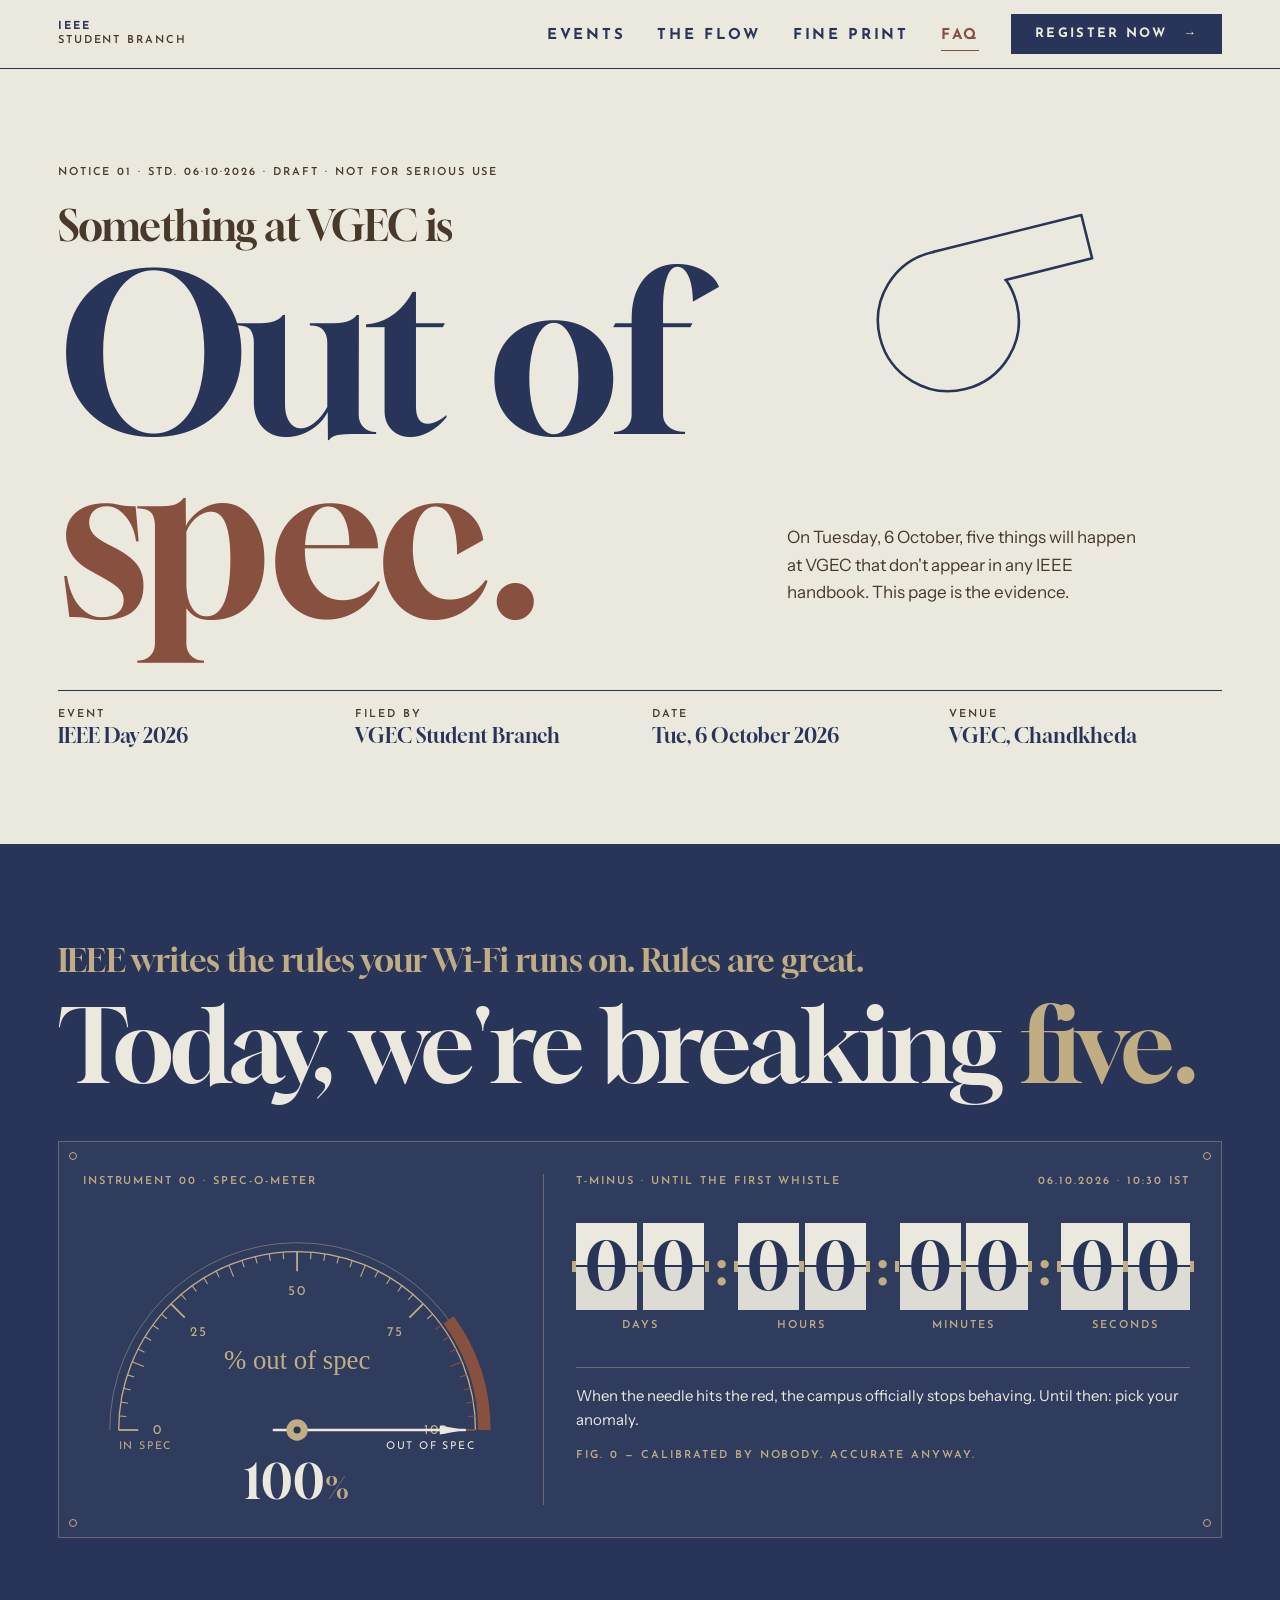
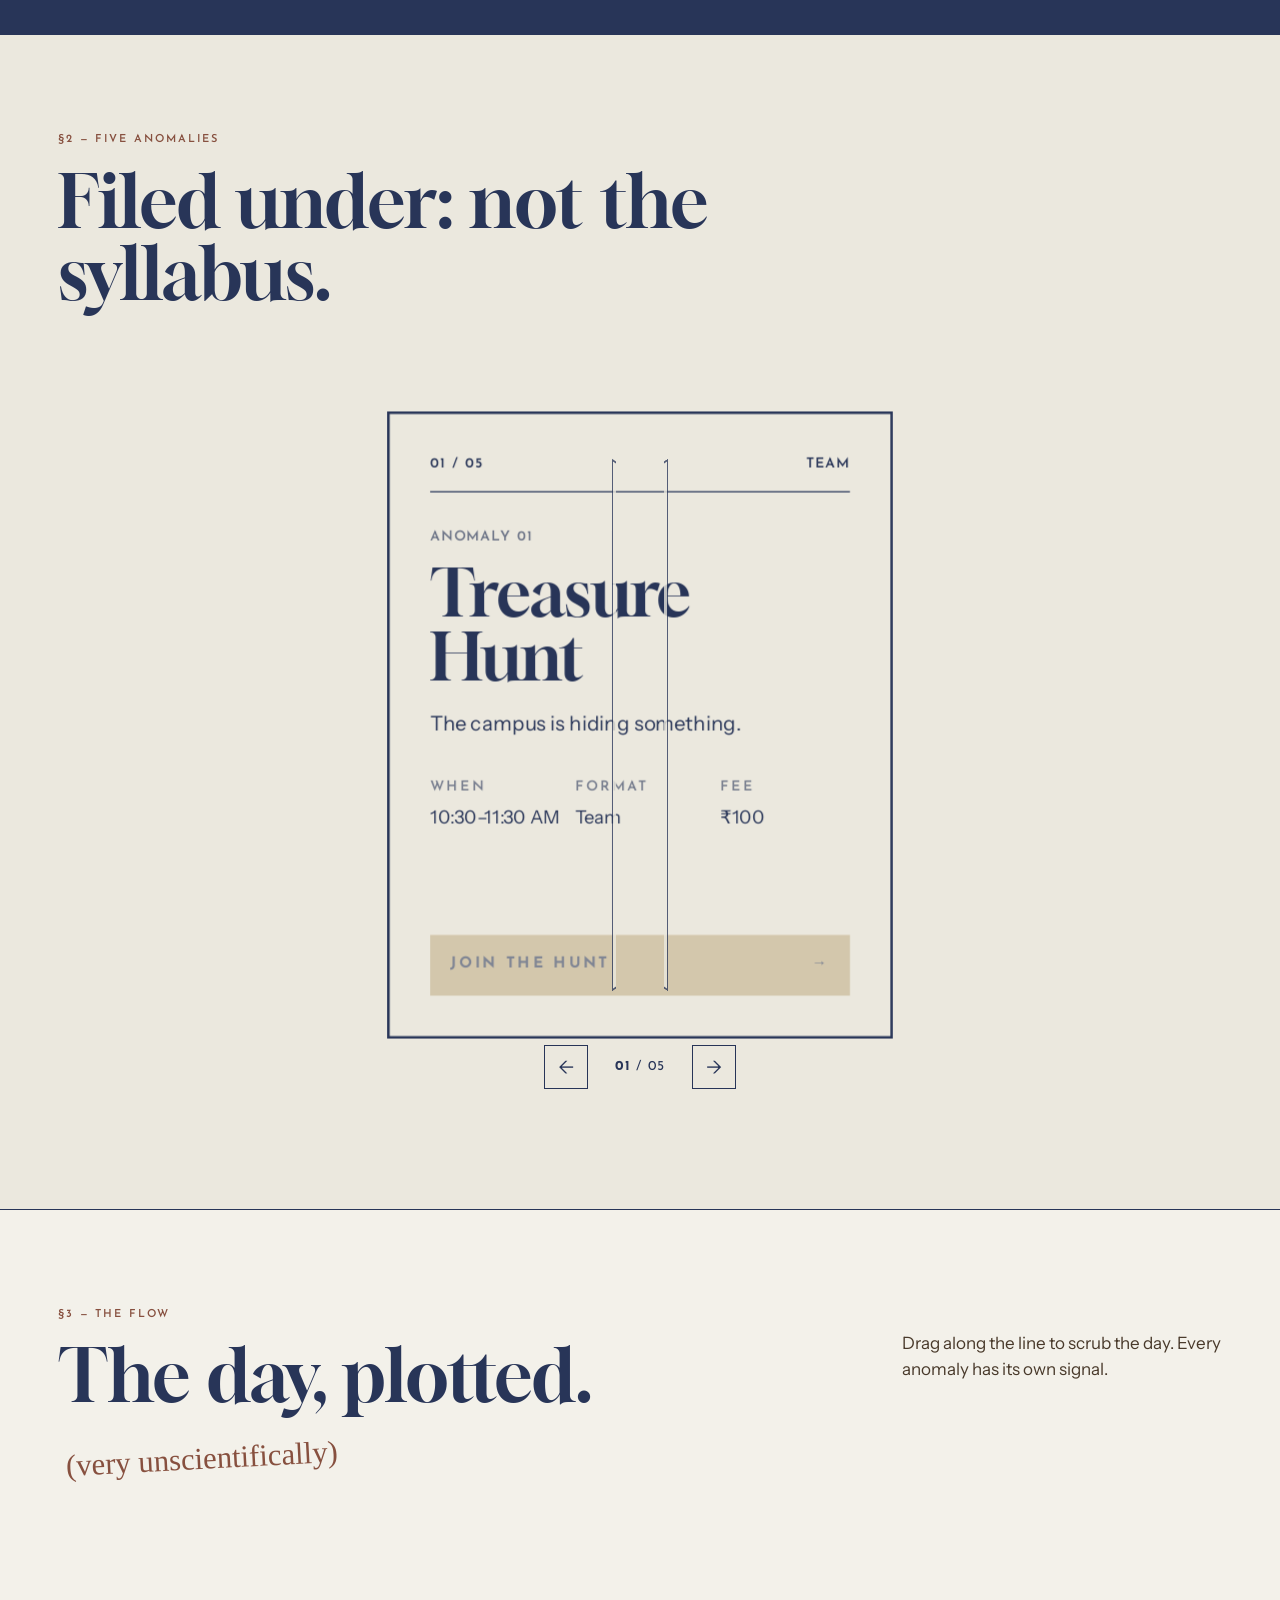
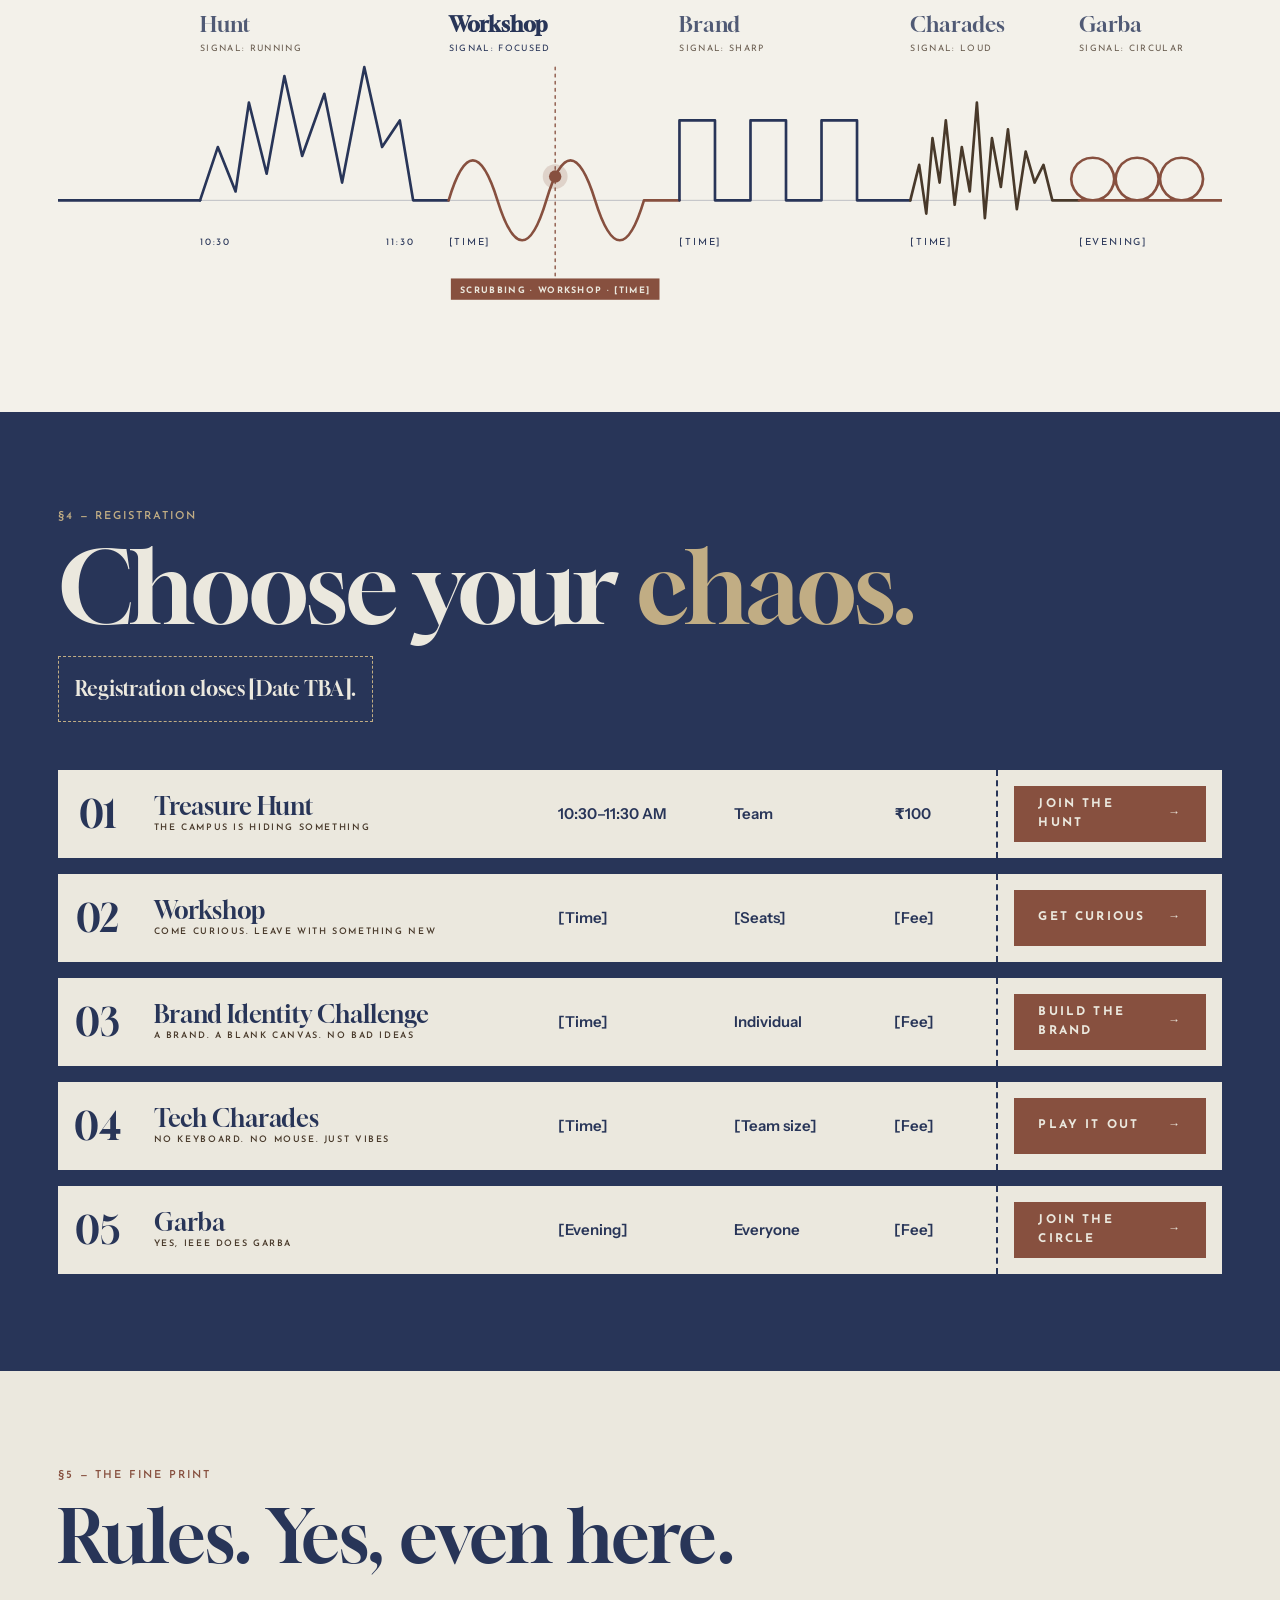
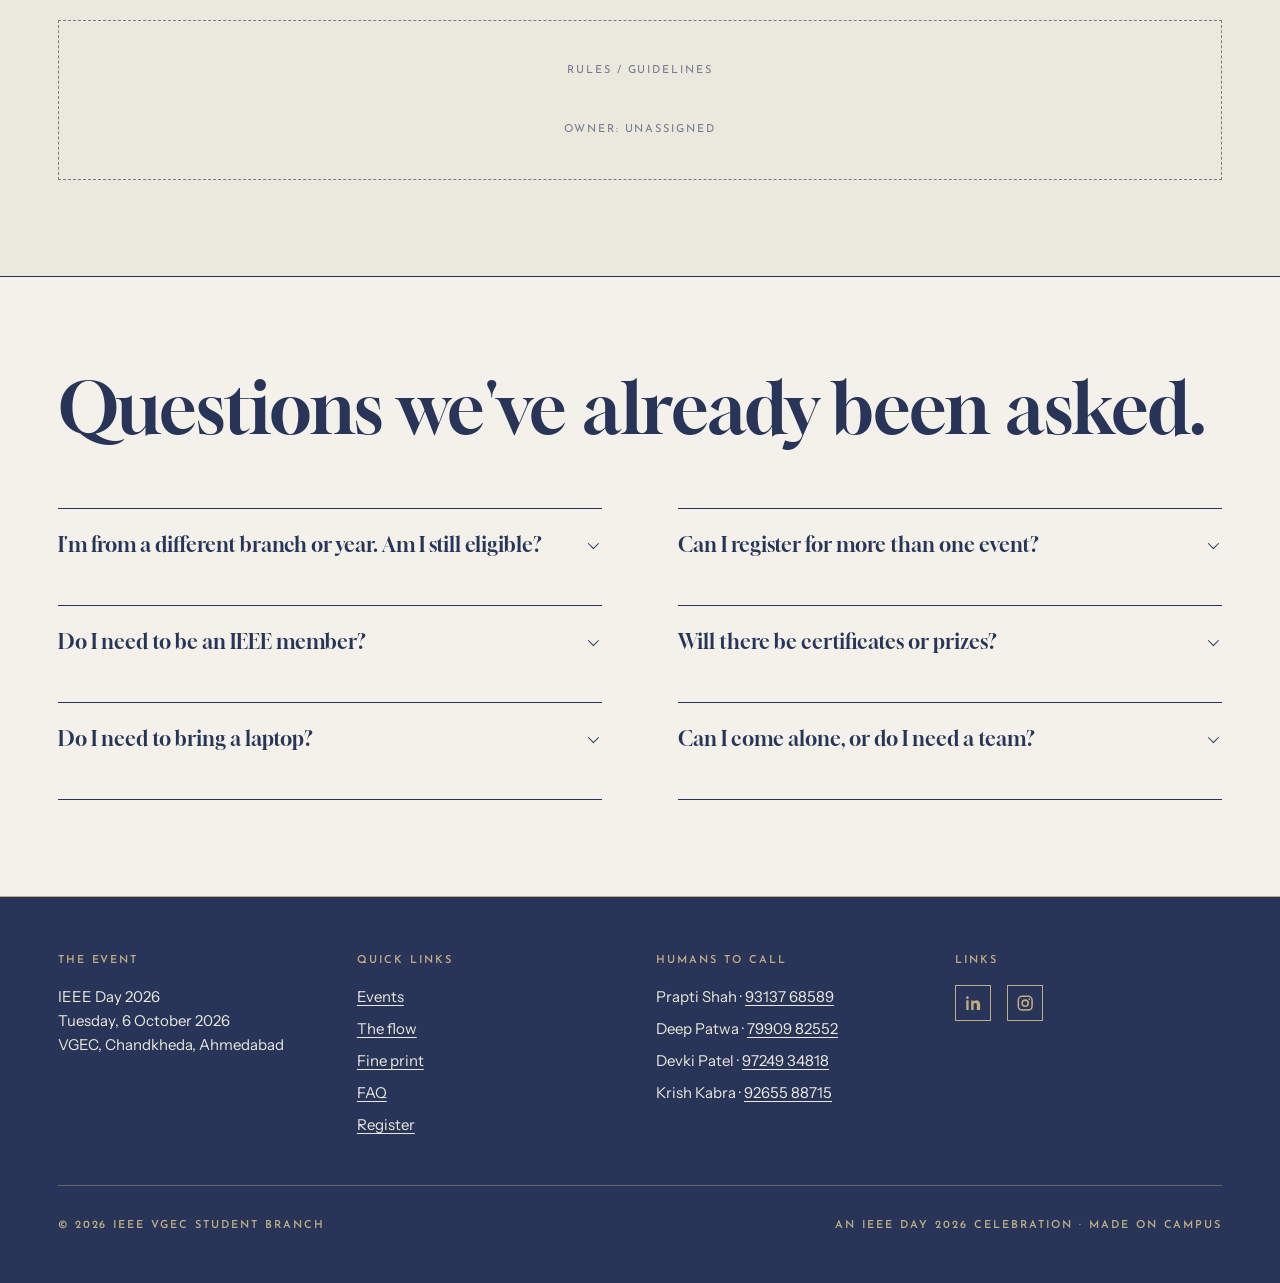
==== commit 3edbc4d1: "Merge branch 'main' of https://github.com/JadejaPriyanshiba/IEEE_day_2026_event_web into feature/eve" ====
--- a/index.html
+++ b/index.html
@@ -1,29 +1,33 @@
 <!doctype html>
 <html lang="en">
+
 <head>
     <meta charset="utf-8">
     <meta name="viewport" content="width=device-width, initial-scale=1">
     <title>IEEE Day 2026 — IEEE VGEC Student Branch</title>
-    <meta name="description" content="IEEE Day 2026 at VGEC, Tuesday 6 October. A treasure hunt, a workshop, a brand challenge, tech charades and Garba.">
+    <meta name="description"
+        content="IEEE Day 2026 at VGEC, Tuesday 6 October. A treasure hunt, a workshop, a brand challenge, tech charades and Garba.">
     <meta name="theme-color" content="#283558">
 
     <!-- Fonts: Gloock (display), Josefin Sans (labels), Instrument Sans (body), Nanum Pen Script (hand notes) -->
     <link rel="preconnect" href="https://fonts.googleapis.com">
     <link rel="preconnect" href="https://fonts.gstatic.com" crossorigin>
-    <link rel="stylesheet" href="https://fonts.googleapis.com/css2?family=Gloock&family=Instrument+Sans:wght@400;500;600;700&family=Josefin+Sans:wght@400;600;700&family=Nanum+Pen+Script&display=swap">
+    <link rel="stylesheet"
+        href="https://fonts.googleapis.com/css2?family=Gloock&family=Instrument+Sans:wght@400;500;600;700&family=Josefin+Sans:wght@400;600;700&family=Nanum+Pen+Script&display=swap">
 
     <!--
         CSS load order matters. Do not reorder.
         Each team owns exactly one file (see README → "Where do I work?").
     -->
-    <link rel="stylesheet" href="css/style.css">          <!-- Priyanshi: tokens, reset, shared classes -->
-    <link rel="stylesheet" href="css/sections.css">       <!-- Priyanshi: hero, intro, registration -->
-    <link rel="stylesheet" href="css/header-footer.css">  <!-- Parthvi + Pushkar -->
-    <link rel="stylesheet" href="css/events.css">         <!-- Vansh + Daksh + Nilesh -->
-    <link rel="stylesheet" href="css/timeline.css">       <!-- Dhruvi + Dhwani -->
-    <link rel="stylesheet" href="css/qa.css">             <!-- Nitant -->
-    <link rel="stylesheet" href="css/responsive.css">     <!-- Hemal + Meet (always last) -->
+    <link rel="stylesheet" href="css/style.css"> <!-- Priyanshi: tokens, reset, shared classes -->
+    <link rel="stylesheet" href="css/sections.css"> <!-- Priyanshi: hero, intro, registration -->
+    <link rel="stylesheet" href="css/header-footer.css"> <!-- Parthvi + Pushkar -->
+    <link rel="stylesheet" href="css/events.css"> <!-- Vansh + Daksh + Nilesh -->
+    <link rel="stylesheet" href="css/timeline.css"> <!-- Dhruvi + Dhwani -->
+    <link rel="stylesheet" href="css/qa.css"> <!-- Nitant -->
+    <link rel="stylesheet" href="css/responsive.css"> <!-- Hemal + Meet (always last) -->
 </head>
+
 <body>
 
     <a class="skip-link" href="#main">Skip to content</a>
@@ -35,11 +39,44 @@
          ===================================================== -->
     <header class="site-header" id="site-header">
         <div class="container site-header__inner">
-            <a href="#hero" class="site-header__brand" aria-label="IEEE Day 2026 - VGEC Student Branch Home"><span class="site-header__brand-text"><span class="site-header__brand-org">IEEE</span><span class="site-header__brand-branch">STUDENT BRANCH</span></span></a>
-            <nav class="site-nav site-nav--desktop" aria-label="Main Navigation"><ul class="site-nav__list"><li><a href="#events" class="site-nav__link">Events</a></li><li><a href="#timeline" class="site-nav__link">The Flow</a></li><li><a href="#rules" class="site-nav__link">Fine Print</a></li><li><a href="#qa" class="site-nav__link">FAQ</a></li><li><a href="#registration" class="btn btn--header-cta">Register Now <span class="btn__arrow" aria-hidden="true">→</span></a></li></ul></nav>
-            <button type="button" class="site-header__menu-btn" id="menu-toggle-btn" aria-expanded="false" aria-controls="mobile-index-menu" aria-label="Open index menu"><span>INDEX</span><span class="site-header__menu-icon" aria-hidden="true"><span></span><span></span><span></span></span></button>
+            <a href="#hero" class="site-header__brand" aria-label="IEEE Day 2026 - VGEC Student Branch Home"><span
+                    class="site-header__brand-text"><span class="site-header__brand-org">IEEE</span><span
+                        class="site-header__brand-branch">STUDENT BRANCH</span></span></a>
+            <nav class="site-nav site-nav--desktop" aria-label="Main Navigation">
+                <ul class="site-nav__list">
+                    <li><a href="#events" class="site-nav__link">Events</a></li>
+                    <li><a href="#timeline" class="site-nav__link">The Flow</a></li>
+                    <li><a href="#rules" class="site-nav__link">Fine Print</a></li>
+                    <li><a href="#qa" class="site-nav__link">FAQ</a></li>
+                    <li><a href="#registration" class="btn btn--header-cta">Register Now <span class="btn__arrow"
+                                aria-hidden="true">→</span></a></li>
+                </ul>
+            </nav>
+            <button type="button" class="site-header__menu-btn" id="menu-toggle-btn" aria-expanded="false"
+                aria-controls="mobile-index-menu" aria-label="Open index menu"><span>INDEX</span><span
+                    class="site-header__menu-icon"
+                    aria-hidden="true"><span></span><span></span><span></span></span></button>
         </div>
-        <div class="site-index-drawer" id="mobile-index-menu" aria-hidden="true" role="dialog" aria-modal="true" aria-label="Site Index Navigation"><div class="site-index-drawer__header"><span class="site-index-drawer__meta">§ DIRECTORY · INDEX 01</span><button type="button" class="site-index-drawer__close-btn" id="menu-close-btn" aria-label="Close index menu">CLOSE <span aria-hidden="true">✕</span></button></div><nav aria-label="Index Navigation"><ul class="index-menu-list"><li><a href="#events" class="index-menu-row">§2 <span>Events</span><span aria-hidden="true">→</span></a></li><li><a href="#timeline" class="index-menu-row">§3 <span>The Flow</span><span aria-hidden="true">→</span></a></li><li><a href="#rules" class="index-menu-row">§5 <span>Fine Print</span><span aria-hidden="true">→</span></a></li><li><a href="#qa" class="index-menu-row">§6 <span>FAQ</span><span aria-hidden="true">→</span></a></li><li><a href="#registration" class="index-menu-row">§4 <span>Register Now</span><span aria-hidden="true">→</span></a></li></ul></nav></div>
+        <div class="site-index-drawer" id="mobile-index-menu" aria-hidden="true" role="dialog" aria-modal="true"
+            aria-label="Site Index Navigation">
+            <div class="site-index-drawer__header"><span class="site-index-drawer__meta">§ DIRECTORY · INDEX
+                    01</span><button type="button" class="site-index-drawer__close-btn" id="menu-close-btn"
+                    aria-label="Close index menu">CLOSE <span aria-hidden="true">✕</span></button></div>
+            <nav aria-label="Index Navigation">
+                <ul class="index-menu-list">
+                    <li><a href="#events" class="index-menu-row">§2 <span>Events</span><span
+                                aria-hidden="true">→</span></a></li>
+                    <li><a href="#timeline" class="index-menu-row">§3 <span>The Flow</span><span
+                                aria-hidden="true">→</span></a></li>
+                    <li><a href="#rules" class="index-menu-row">§5 <span>Fine Print</span><span
+                                aria-hidden="true">→</span></a></li>
+                    <li><a href="#qa" class="index-menu-row">§6 <span>FAQ</span><span aria-hidden="true">→</span></a>
+                    </li>
+                    <li><a href="#registration" class="index-menu-row">§4 <span>Register Now</span><span
+                                aria-hidden="true">→</span></a></li>
+                </ul>
+            </nav>
+        </div>
     </header>
 
     <main id="main" tabindex="-1">
@@ -56,25 +93,34 @@
                 </div>
 
                 <figure class="hero__figure">
-                    <svg class="hero__whistle" viewBox="0 0 380 320" fill="none" stroke="currentColor" stroke-width="3" stroke-linecap="round" stroke-linejoin="round" role="img" aria-label="Line drawing of a whistle">
+                    <svg class="hero__whistle" viewBox="0 0 380 320" fill="none" stroke="currentColor" stroke-width="3"
+                        stroke-linecap="round" stroke-linejoin="round" role="img"
+                        aria-label="Line drawing of a whistle">
                         <circle cx="150" cy="172" r="82" style="fill: var(--color-bg)"></circle>
                         <path d="M150 90 H330 V142 H226" style="fill: var(--color-bg)" stroke="none"></path>
                         <path d="M152 90 H330 V142 H226"></path>
-                        <path d="M262 90 V106 H292 V90"></path>
-                        <circle cx="150" cy="180" r="15" style="fill: var(--color-accent)" stroke="none"></circle>
-                        <circle cx="72" cy="108" r="17"></circle>
-                        <path d="M58 120 C 30 170, 40 230, 20 300" stroke-dasharray="2 9"></path>
-                    </svg>
-                    <figcaption class="label">Fig. 1 — Evidence. Found near the library.<br>Nobody has claimed it.</figcaption>
                 </figure>
 
-                <p class="hero__lede">On Tuesday, 6 October, five things will happen at VGEC that don't appear in any IEEE handbook. This page is the evidence.</p>
+                <p class="hero__lede">On Tuesday, 6 October, five things will happen at VGEC that don't appear in any
+                    IEEE handbook. This page is the evidence.</p>
 
                 <dl class="meta-row hero__meta">
-                    <div><dt class="label">Event</dt><dd>IEEE Day 2026</dd></div>
-                    <div><dt class="label">Filed by</dt><dd>VGEC Student Branch</dd></div>
-                    <div><dt class="label">Date</dt><dd><time datetime="2026-10-06">Tue, 6 October 2026</time></dd></div>
-                    <div><dt class="label">Venue</dt><dd>VGEC, Chandkheda</dd></div>
+                    <div>
+                        <dt class="label">Event</dt>
+                        <dd>IEEE Day 2026</dd>
+                    </div>
+                    <div>
+                        <dt class="label">Filed by</dt>
+                        <dd>VGEC Student Branch</dd>
+                    </div>
+                    <div>
+                        <dt class="label">Date</dt>
+                        <dd><time datetime="2026-10-06">Tue, 6 October 2026</time></dd>
+                    </div>
+                    <div>
+                        <dt class="label">Venue</dt>
+                        <dd>VGEC, Chandkheda</dd>
+                    </div>
                 </dl>
             </div>
         </section>
@@ -229,8 +275,224 @@
                 <p class="section-label">§2 — Five anomalies</p>
                 <h2 class="section-title" id="events-title">Filed under: not the syllabus.</h2>
 
-                <div class="events-grid">
-                    <div class="dev-slot" data-owner="Vansh + Daksh + Nilesh">Event cards go here</div>
+                <div class="events-grid" aria-label="IEEE Day 2026 events">
+
+
+                    <div class="events-carousel" aria-roledescription="carousel" aria-label="IEEE Day 2026 events">
+
+                        <div class="events-carousel__viewport">
+                            <div class="events-carousel__track">
+
+                                <!-- 01 — Treasure Hunt -->
+                                <article class="event-card" data-index="0">
+                                    <div class="event-card__header">
+                                        <span class="event-card__number label">01 / 05</span>
+                                        <span class="event-card__format label">TEAM</span>
+                                    </div>
+
+                                    <div class="event-card__body">
+                                        <p class="event-card__eyebrow label">ANOMALY 01</p>
+                                        <h3 class="event-card__title">Treasure Hunt</h3>
+                                        <p class="event-card__tagline">The campus is hiding something.</p>
+
+                                        <dl class="event-card__details">
+                                            <div>
+                                                <dt class="label">When</dt>
+                                                <dd>10:30–11:30 AM</dd>
+                                            </div>
+                                            <div>
+                                                <dt class="label">Format</dt>
+                                                <dd>Team</dd>
+                                            </div>
+                                            <div>
+                                                <dt class="label">Fee</dt>
+                                                <dd>₹100</dd>
+                                            </div>
+                                        </dl>
+                                    </div>
+
+                                    <div class="event-card__footer">
+                                        <a class="btn btn--gold event-card__register" data-registration-url=""
+                                            aria-disabled="true">
+                                            Join the hunt <span class="btn__arrow" aria-hidden="true">→</span>
+                                        </a>
+                                    </div>
+                                </article>
+
+
+                                <!-- 02 — Workshop -->
+                                <article class="event-card" data-index="1">
+                                    <div class="event-card__header">
+                                        <span class="event-card__number label">02 / 05</span>
+                                        <span class="event-card__format label">TBA</span>
+                                    </div>
+
+                                    <div class="event-card__body">
+                                        <p class="event-card__eyebrow label">ANOMALY 02</p>
+                                        <h3 class="event-card__title">Workshop</h3>
+                                        <p class="event-card__tagline">Come curious. Leave with something new.</p>
+
+                                        <dl class="event-card__details">
+                                            <div>
+                                                <dt class="label">When</dt>
+                                                <dd>[TBA]</dd>
+                                            </div>
+                                            <div>
+                                                <dt class="label">Format</dt>
+                                                <dd>[TBA]</dd>
+                                            </div>
+                                            <div>
+                                                <dt class="label">Fee</dt>
+                                                <dd>[TBA]</dd>
+                                            </div>
+                                        </dl>
+                                    </div>
+
+                                    <div class="event-card__footer">
+                                        <a class="btn btn--gold event-card__register" data-registration-url=""
+                                            aria-disabled="true">
+                                            Get curious <span class="btn__arrow" aria-hidden="true">→</span>
+                                        </a>
+                                    </div>
+                                </article>
+
+
+                                <!-- 03 — Brand Identity Challenge -->
+                                <article class="event-card" data-index="2">
+                                    <div class="event-card__header">
+                                        <span class="event-card__number label">03 / 05</span>
+                                        <span class="event-card__format label">INDIVIDUAL</span>
+                                    </div>
+
+                                    <div class="event-card__body">
+                                        <p class="event-card__eyebrow label">ANOMALY 03</p>
+                                        <h3 class="event-card__title">Brand Identity Challenge</h3>
+                                        <p class="event-card__tagline">A brand. A blank canvas. No bad ideas.</p>
+
+                                        <dl class="event-card__details">
+                                            <div>
+                                                <dt class="label">When</dt>
+                                                <dd>[TBA]</dd>
+                                            </div>
+                                            <div>
+                                                <dt class="label">Format</dt>
+                                                <dd>Individual</dd>
+                                            </div>
+                                            <div>
+                                                <dt class="label">Fee</dt>
+                                                <dd>[TBA]</dd>
+                                            </div>
+                                        </dl>
+                                    </div>
+
+                                    <div class="event-card__footer">
+                                        <a class="btn btn--gold event-card__register" data-registration-url=""
+                                            aria-disabled="true">
+                                            Build the brand <span class="btn__arrow" aria-hidden="true">→</span>
+                                        </a>
+                                    </div>
+                                </article>
+
+
+                                <!-- 04 — Tech Charades -->
+                                <article class="event-card" data-index="3">
+                                    <div class="event-card__header">
+                                        <span class="event-card__number label">04 / 05</span>
+                                        <span class="event-card__format label">TEAM</span>
+                                    </div>
+
+                                    <div class="event-card__body">
+                                        <p class="event-card__eyebrow label">ANOMALY 04</p>
+                                        <h3 class="event-card__title">Tech Charades</h3>
+                                        <p class="event-card__tagline">No keyboard. No mouse. Just vibes.</p>
+
+                                        <dl class="event-card__details">
+                                            <div>
+                                                <dt class="label">When</dt>
+                                                <dd>[TBA]</dd>
+                                            </div>
+                                            <div>
+                                                <dt class="label">Format</dt>
+                                                <dd>Team</dd>
+                                            </div>
+                                            <div>
+                                                <dt class="label">Fee</dt>
+                                                <dd>[TBA]</dd>
+                                            </div>
+                                        </dl>
+                                    </div>
+
+                                    <div class="event-card__footer">
+                                        <a class="btn btn--gold event-card__register" data-registration-url=""
+                                            aria-disabled="true">
+                                            Play it out <span class="btn__arrow" aria-hidden="true">→</span>
+                                        </a>
+                                    </div>
+                                </article>
+
+
+                                <!-- 05 — Garba -->
+                                <article class="event-card" data-index="4">
+                                    <div class="event-card__header">
+                                        <span class="event-card__number label">05 / 05</span>
+                                        <span class="event-card__format label">EVERYONE</span>
+                                    </div>
+
+                                    <div class="event-card__body">
+                                        <p class="event-card__eyebrow label">ANOMALY 05</p>
+                                        <h3 class="event-card__title">Garba</h3>
+                                        <p class="event-card__tagline">Yes, IEEE does Garba.</p>
+
+                                        <dl class="event-card__details">
+                                            <div>
+                                                <dt class="label">When</dt>
+                                                <dd>[TBA]</dd>
+                                            </div>
+                                            <div>
+                                                <dt class="label">Format</dt>
+                                                <dd>Everyone</dd>
+                                            </div>
+                                            <div>
+                                                <dt class="label">Fee</dt>
+                                                <dd>[TBA]</dd>
+                                            </div>
+                                        </dl>
+                                    </div>
+
+                                    <div class="event-card__footer">
+                                        <a class="btn btn--gold event-card__register" data-registration-url=""
+                                            aria-disabled="true">
+                                            Join the circle <span class="btn__arrow" aria-hidden="true">→</span>
+                                        </a>
+                                    </div>
+                                </article>
+
+                            </div>
+                        </div>
+
+                        <div class="events-carousel__controls">
+                            <button class="events-carousel__arrow events-carousel__arrow--prev" type="button"
+                                aria-label="Previous event">
+                                ←
+                            </button>
+
+                            <div class="events-carousel__counter" aria-live="polite">
+                                <span class="events-carousel__current">01</span>
+                                <span aria-hidden="true"> / 05</span>
+                            </div>
+
+                            <button class="events-carousel__arrow events-carousel__arrow--next" type="button"
+                                aria-label="Next event">
+                                →
+                            </button>
+                        </div>
+
+                        <p class="events-carousel__hint label">
+                            Swipe to rotate · 01 / 05
+                        </p>
+
+                    </div>
+
                 </div>
             </div>
         </section>
@@ -408,49 +670,60 @@
         <section class="section section--navy registration" id="registration" aria-labelledby="registration-title">
             <div class="container">
                 <p class="section-label">§4 — Registration</p>
-                <h2 class="display registration__title" id="registration-title">Choose your <span class="text-highlight">chaos.</span></h2>
+                <h2 class="display registration__title" id="registration-title">Choose your <span
+                        class="text-highlight">chaos.</span></h2>
                 <p class="registration__deadline">Registration closes [Date TBA].</p>
 
                 <ol class="ticket-list">
                     <li class="ticket">
                         <span class="ticket__number">01</span>
-                        <div class="ticket__name"><span>Treasure Hunt</span><span class="label">The campus is hiding something</span></div>
+                        <div class="ticket__name"><span>Treasure Hunt</span><span class="label">The campus is hiding
+                                something</span></div>
                         <span class="ticket__detail">10:30–11:30 AM</span>
                         <span class="ticket__detail">Team</span>
                         <span class="ticket__detail">₹100</span>
-                        <a class="btn btn--ticket" aria-disabled="true">Join the hunt <span class="btn__arrow" aria-hidden="true">→</span></a>
+                        <a class="btn btn--ticket" aria-disabled="true">Join the hunt <span class="btn__arrow"
+                                aria-hidden="true">→</span></a>
                     </li>
                     <li class="ticket">
                         <span class="ticket__number">02</span>
-                        <div class="ticket__name"><span>Workshop</span><span class="label">Come curious. Leave with something new</span></div>
+                        <div class="ticket__name"><span>Workshop</span><span class="label">Come curious. Leave with
+                                something new</span></div>
                         <span class="ticket__detail">[Time]</span>
                         <span class="ticket__detail">[Seats]</span>
                         <span class="ticket__detail">[Fee]</span>
-                        <a class="btn btn--ticket" aria-disabled="true">Get curious <span class="btn__arrow" aria-hidden="true">→</span></a>
+                        <a class="btn btn--ticket" aria-disabled="true">Get curious <span class="btn__arrow"
+                                aria-hidden="true">→</span></a>
                     </li>
                     <li class="ticket">
                         <span class="ticket__number">03</span>
-                        <div class="ticket__name"><span>Brand Identity Challenge</span><span class="label">A brand. A blank canvas. No bad ideas</span></div>
+                        <div class="ticket__name"><span>Brand Identity Challenge</span><span class="label">A brand. A
+                                blank canvas. No bad ideas</span></div>
                         <span class="ticket__detail">[Time]</span>
                         <span class="ticket__detail">Individual</span>
                         <span class="ticket__detail">[Fee]</span>
-                        <a class="btn btn--ticket" aria-disabled="true">Build the brand <span class="btn__arrow" aria-hidden="true">→</span></a>
+                        <a class="btn btn--ticket" aria-disabled="true">Build the brand <span class="btn__arrow"
+                                aria-hidden="true">→</span></a>
                     </li>
                     <li class="ticket">
                         <span class="ticket__number">04</span>
-                        <div class="ticket__name"><span>Tech Charades</span><span class="label">No keyboard. No mouse. Just vibes</span></div>
+                        <div class="ticket__name"><span>Tech Charades</span><span class="label">No keyboard. No mouse.
+                                Just vibes</span></div>
                         <span class="ticket__detail">[Time]</span>
                         <span class="ticket__detail">[Team size]</span>
                         <span class="ticket__detail">[Fee]</span>
-                        <a class="btn btn--ticket" aria-disabled="true">Play it out <span class="btn__arrow" aria-hidden="true">→</span></a>
+                        <a class="btn btn--ticket" aria-disabled="true">Play it out <span class="btn__arrow"
+                                aria-hidden="true">→</span></a>
                     </li>
                     <li class="ticket">
                         <span class="ticket__number">05</span>
-                        <div class="ticket__name"><span>Garba</span><span class="label">Yes, IEEE does Garba</span></div>
+                        <div class="ticket__name"><span>Garba</span><span class="label">Yes, IEEE does Garba</span>
+                        </div>
                         <span class="ticket__detail">[Evening]</span>
                         <span class="ticket__detail">Everyone</span>
                         <span class="ticket__detail">[Fee]</span>
-                        <a class="btn btn--ticket" aria-disabled="true">Join the circle <span class="btn__arrow" aria-hidden="true">→</span></a>
+                        <a class="btn btn--ticket" aria-disabled="true">Join the circle <span class="btn__arrow"
+                                aria-hidden="true">→</span></a>
                     </li>
                 </ol>
             </div>
@@ -565,7 +838,55 @@
          FOOTER — owned by Parthvi + Pushkar
          ===================================================== -->
     <footer class="site-footer section--navy" id="site-footer">
-        <div class="container site-footer__inner"><div class="site-footer__columns"><div class="site-footer__col"><span class="label site-footer__col-title">THE EVENT</span><p>IEEE Day 2026<br>Tuesday, 6 October 2026<br>VGEC, Chandkheda, Ahmedabad</p></div><div class="site-footer__col"><span class="label site-footer__col-title">QUICK LINKS</span><ul class="site-footer__col-list"><li><a href="#events">Events</a></li><li><a href="#timeline">The flow</a></li><li><a href="#rules">Fine print</a></li><li><a href="#qa">FAQ</a></li><li><a href="#registration">Register</a></li></ul></div><div class="site-footer__col"><span class="label site-footer__col-title">HUMANS TO CALL</span><ul class="site-footer__col-list"><li>Prapti Shah · <a href="tel:+919313768589">93137 68589</a></li><li>Deep Patwa · <a href="tel:+917990982552">79909 82552</a></li><li>Devki Patel · <a href="tel:+919724934818">97249 34818</a></li><li>Krish Kabra · <a href="tel:+919265588715">92655 88715</a></li></ul></div><div class="site-footer__col"><span class="label site-footer__col-title">LINKS</span><ul class="site-footer__social-list" aria-label="IEEE VGEC social media"><li><a href="https://www.linkedin.com/company/ieeevgecsb/" class="site-footer__social-link" target="_blank" rel="noopener noreferrer" aria-label="IEEE VGEC Student Branch on LinkedIn"><svg aria-hidden="true" viewBox="0 0 24 24"><path d="M6 8H3v13h3V8Zm-1.5-5A1.8 1.8 0 1 0 4.5 6.6 1.8 1.8 0 0 0 4.5 3ZM21 14c0-3.8-2-5.8-4.8-5.8-2.2 0-3.1 1.2-3.7 2V8.5H9.4V21h3.1v-6.2c0-1.6.3-3.2 2.3-3.2s2 1.9 2 3.3V21H21v-7Z" fill="currentColor"></path></svg><span class="visually-hidden">LinkedIn</span></a></li><li><a href="https://www.instagram.com/ieeevgec?igsh=MXJ0OXM1c2ZycXpvdg%3D%3D" class="site-footer__social-link" target="_blank" rel="noopener noreferrer" aria-label="IEEE VGEC Student Branch on Instagram"><svg aria-hidden="true" viewBox="0 0 24 24"><rect x="3" y="3" width="18" height="18" rx="5" fill="none" stroke="currentColor" stroke-width="2"></rect><circle cx="12" cy="12" r="4" fill="none" stroke="currentColor" stroke-width="2"></circle><circle cx="17.4" cy="6.6" r="1.2" fill="currentColor"></circle></svg><span class="visually-hidden">Instagram</span></a></li></ul></div></div><div class="site-footer__bottom"><p class="label">© 2026 IEEE VGEC STUDENT BRANCH</p><p class="label">AN IEEE DAY 2026 CELEBRATION · MADE ON CAMPUS</p></div>
+        <div class="container site-footer__inner">
+            <div class="site-footer__columns">
+                <div class="site-footer__col"><span class="label site-footer__col-title">THE EVENT</span>
+                    <p>IEEE Day 2026<br>Tuesday, 6 October 2026<br>VGEC, Chandkheda, Ahmedabad</p>
+                </div>
+                <div class="site-footer__col"><span class="label site-footer__col-title">QUICK LINKS</span>
+                    <ul class="site-footer__col-list">
+                        <li><a href="#events">Events</a></li>
+                        <li><a href="#timeline">The flow</a></li>
+                        <li><a href="#rules">Fine print</a></li>
+                        <li><a href="#qa">FAQ</a></li>
+                        <li><a href="#registration">Register</a></li>
+                    </ul>
+                </div>
+                <div class="site-footer__col"><span class="label site-footer__col-title">HUMANS TO CALL</span>
+                    <ul class="site-footer__col-list">
+                        <li>Prapti Shah · <a href="tel:+919313768589">93137 68589</a></li>
+                        <li>Deep Patwa · <a href="tel:+917990982552">79909 82552</a></li>
+                        <li>Devki Patel · <a href="tel:+919724934818">97249 34818</a></li>
+                        <li>Krish Kabra · <a href="tel:+919265588715">92655 88715</a></li>
+                    </ul>
+                </div>
+                <div class="site-footer__col"><span class="label site-footer__col-title">LINKS</span>
+                    <ul class="site-footer__social-list" aria-label="IEEE VGEC social media">
+                        <li><a href="https://www.linkedin.com/company/ieeevgecsb/" class="site-footer__social-link"
+                                target="_blank" rel="noopener noreferrer"
+                                aria-label="IEEE VGEC Student Branch on LinkedIn"><svg aria-hidden="true"
+                                    viewBox="0 0 24 24">
+                                    <path
+                                        d="M6 8H3v13h3V8Zm-1.5-5A1.8 1.8 0 1 0 4.5 6.6 1.8 1.8 0 0 0 4.5 3ZM21 14c0-3.8-2-5.8-4.8-5.8-2.2 0-3.1 1.2-3.7 2V8.5H9.4V21h3.1v-6.2c0-1.6.3-3.2 2.3-3.2s2 1.9 2 3.3V21H21v-7Z"
+                                        fill="currentColor"></path>
+                                </svg><span class="visually-hidden">LinkedIn</span></a></li>
+                        <li><a href="https://www.instagram.com/ieeevgec?igsh=MXJ0OXM1c2ZycXpvdg%3D%3D"
+                                class="site-footer__social-link" target="_blank" rel="noopener noreferrer"
+                                aria-label="IEEE VGEC Student Branch on Instagram"><svg aria-hidden="true"
+                                    viewBox="0 0 24 24">
+                                    <rect x="3" y="3" width="18" height="18" rx="5" fill="none" stroke="currentColor"
+                                        stroke-width="2"></rect>
+                                    <circle cx="12" cy="12" r="4" fill="none" stroke="currentColor" stroke-width="2">
+                                    </circle>
+                                    <circle cx="17.4" cy="6.6" r="1.2" fill="currentColor"></circle>
+                                </svg><span class="visually-hidden">Instagram</span></a></li>
+                    </ul>
+                </div>
+            </div>
+            <div class="site-footer__bottom">
+                <p class="label">© 2026 IEEE VGEC STUDENT BRANCH</p>
+                <p class="label">AN IEEE DAY 2026 CELEBRATION · MADE ON CAMPUS</p>
+            </div>
         </div>
     </footer>
 
@@ -577,4 +898,5 @@
     <script src="js/timeline.js" defer></script>
     <script src="js/qa.js" defer></script>
 </body>
-</html>
+
+</html>
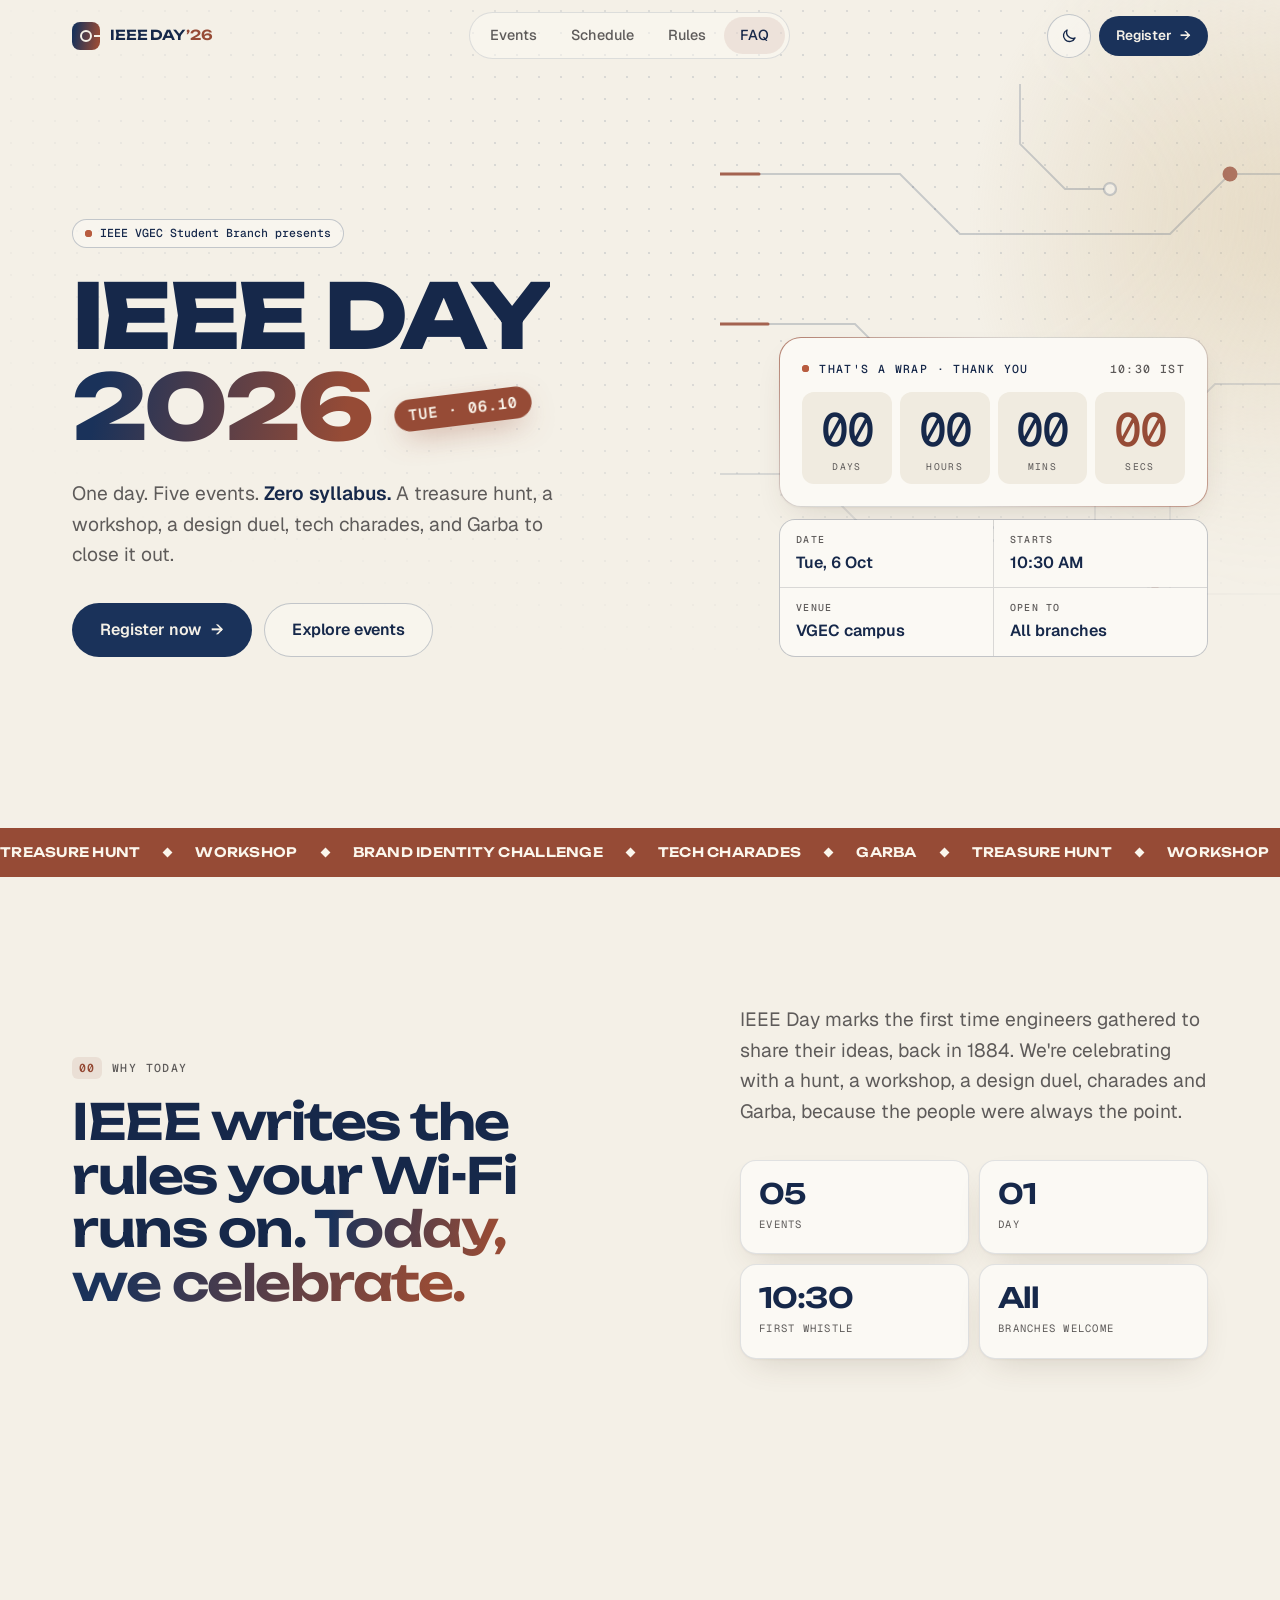
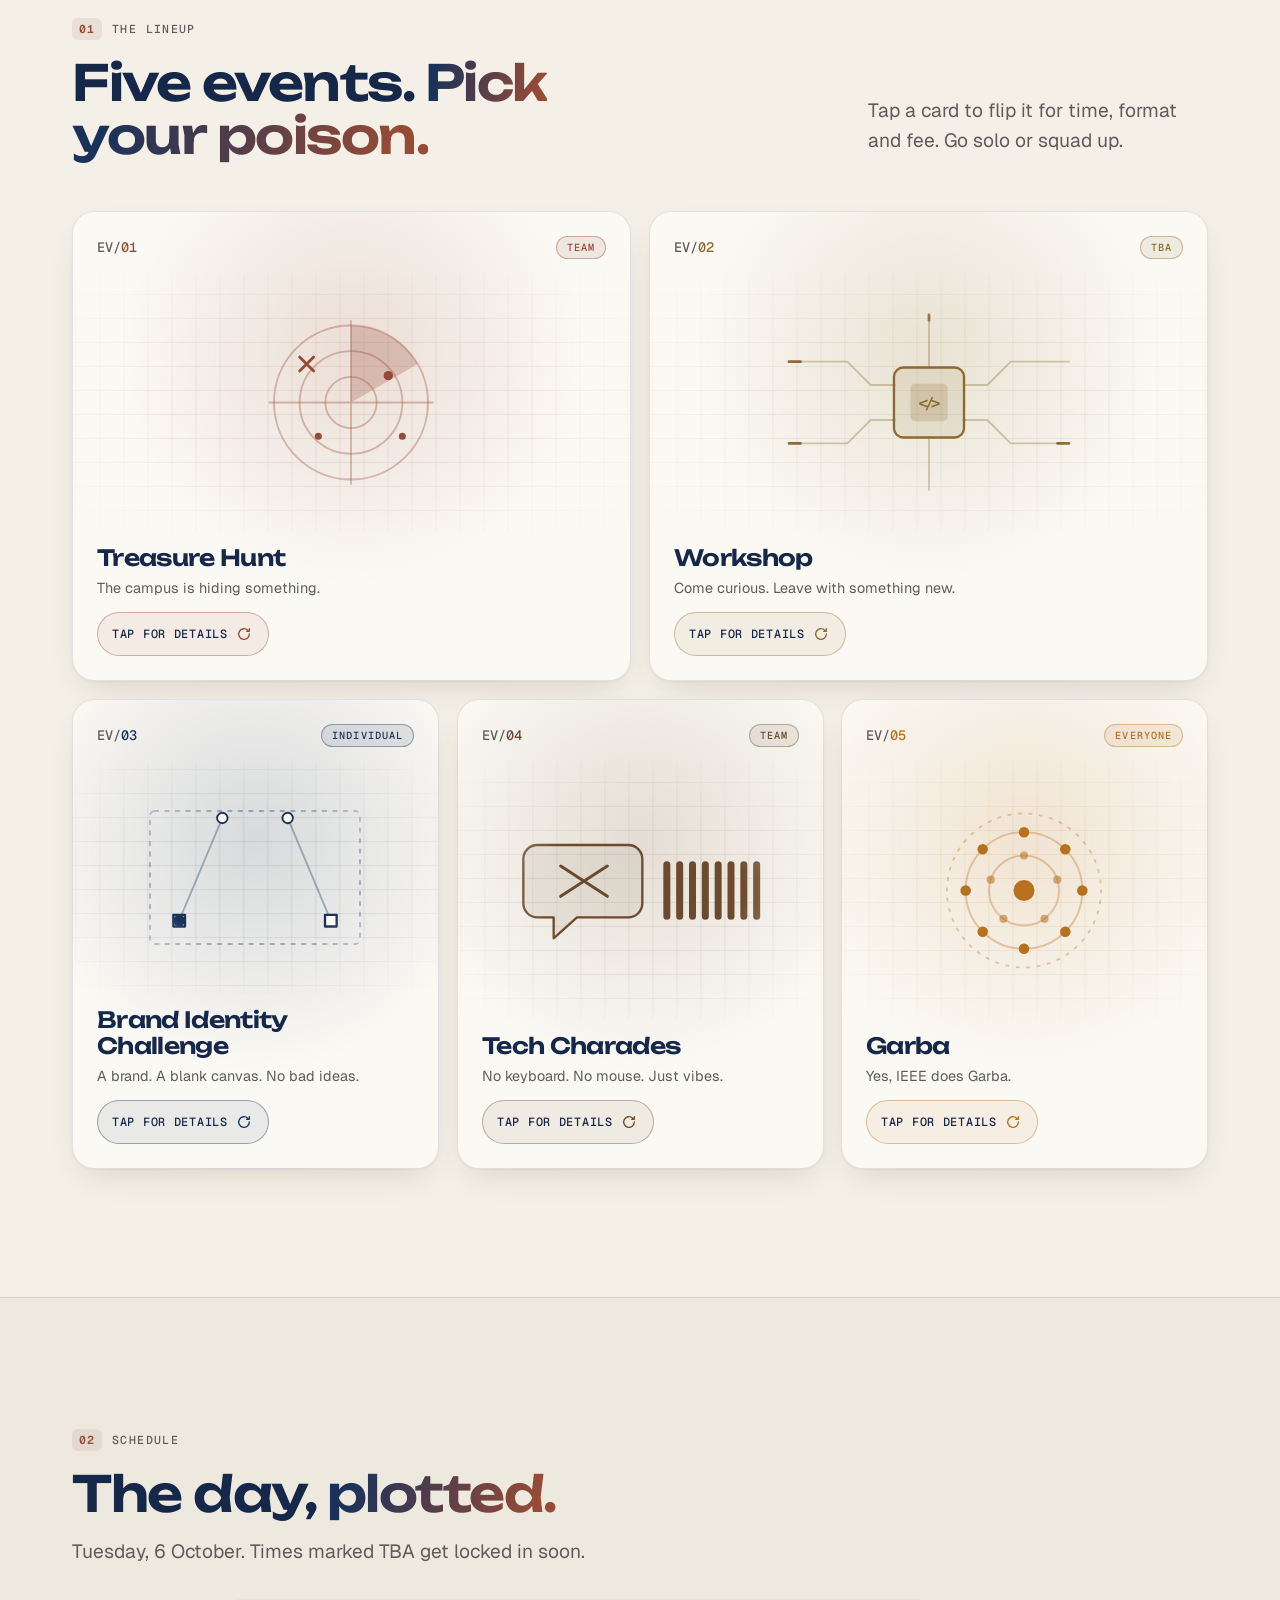
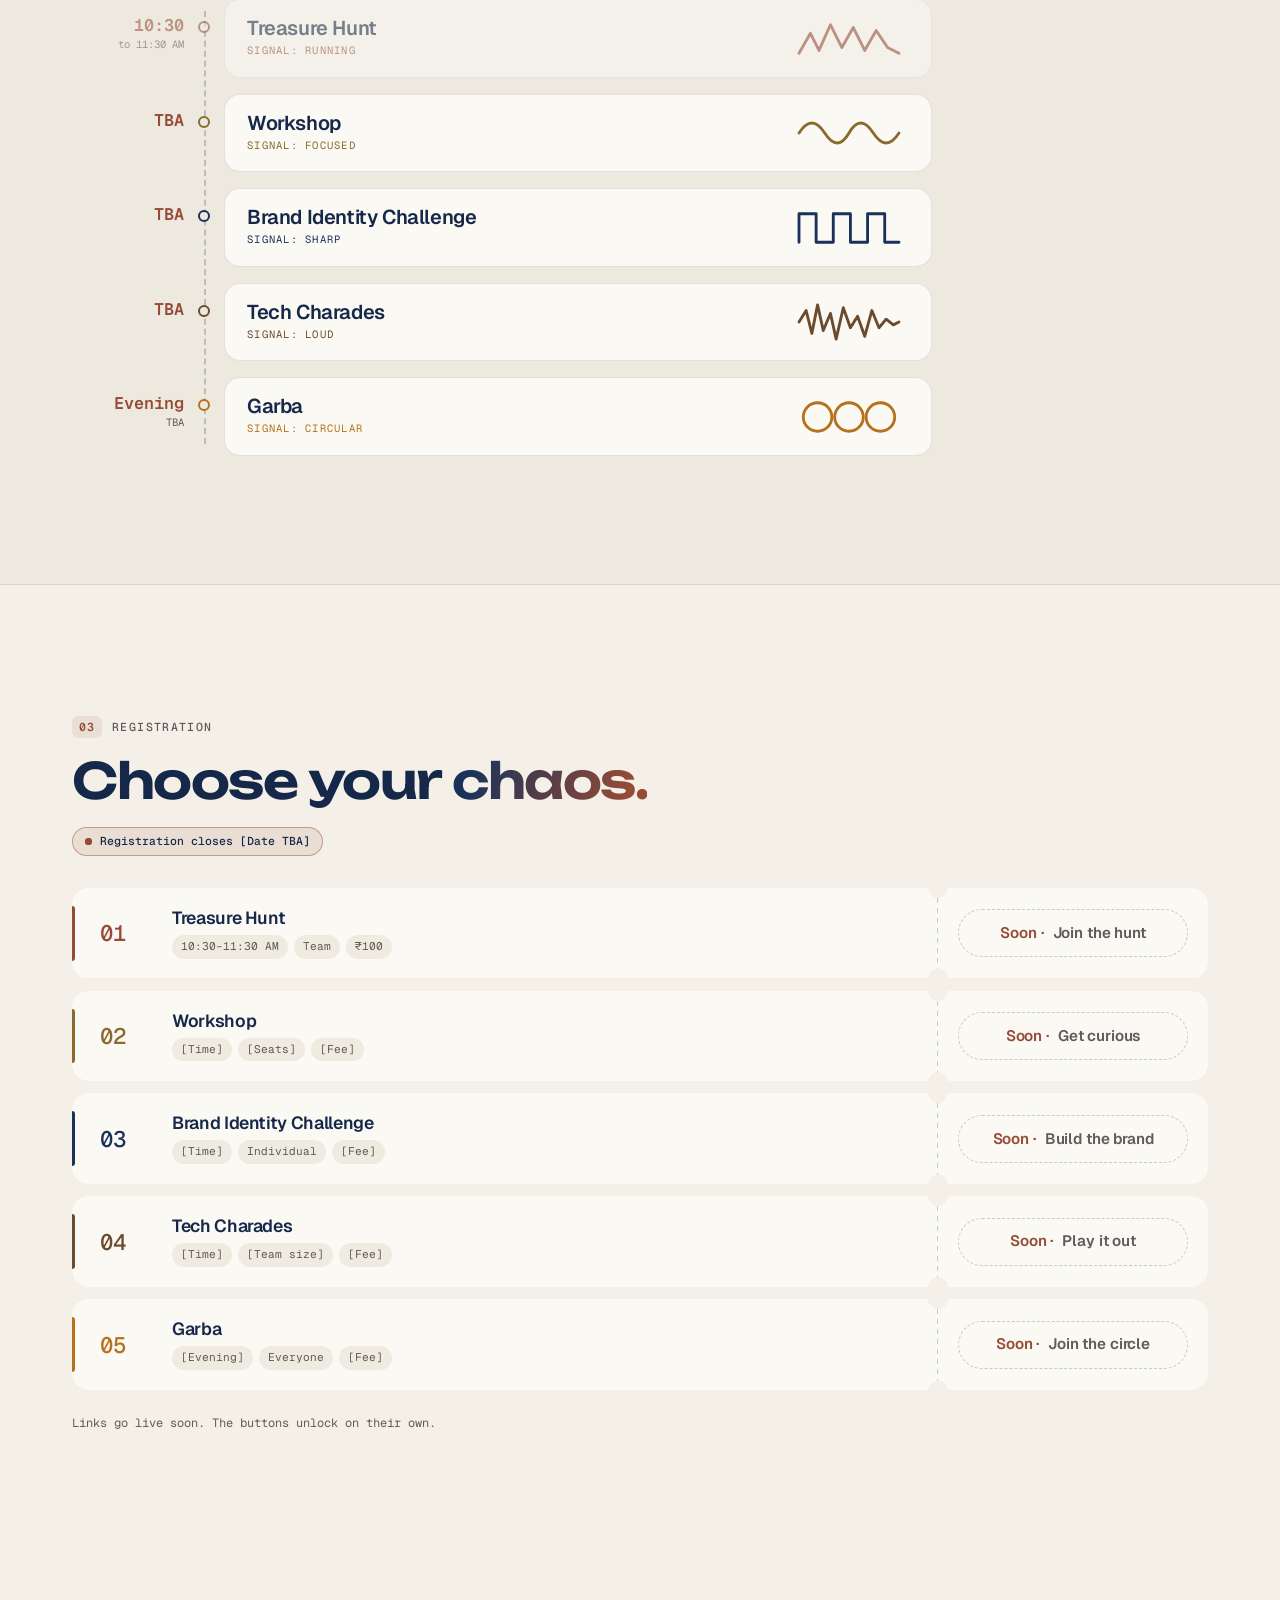
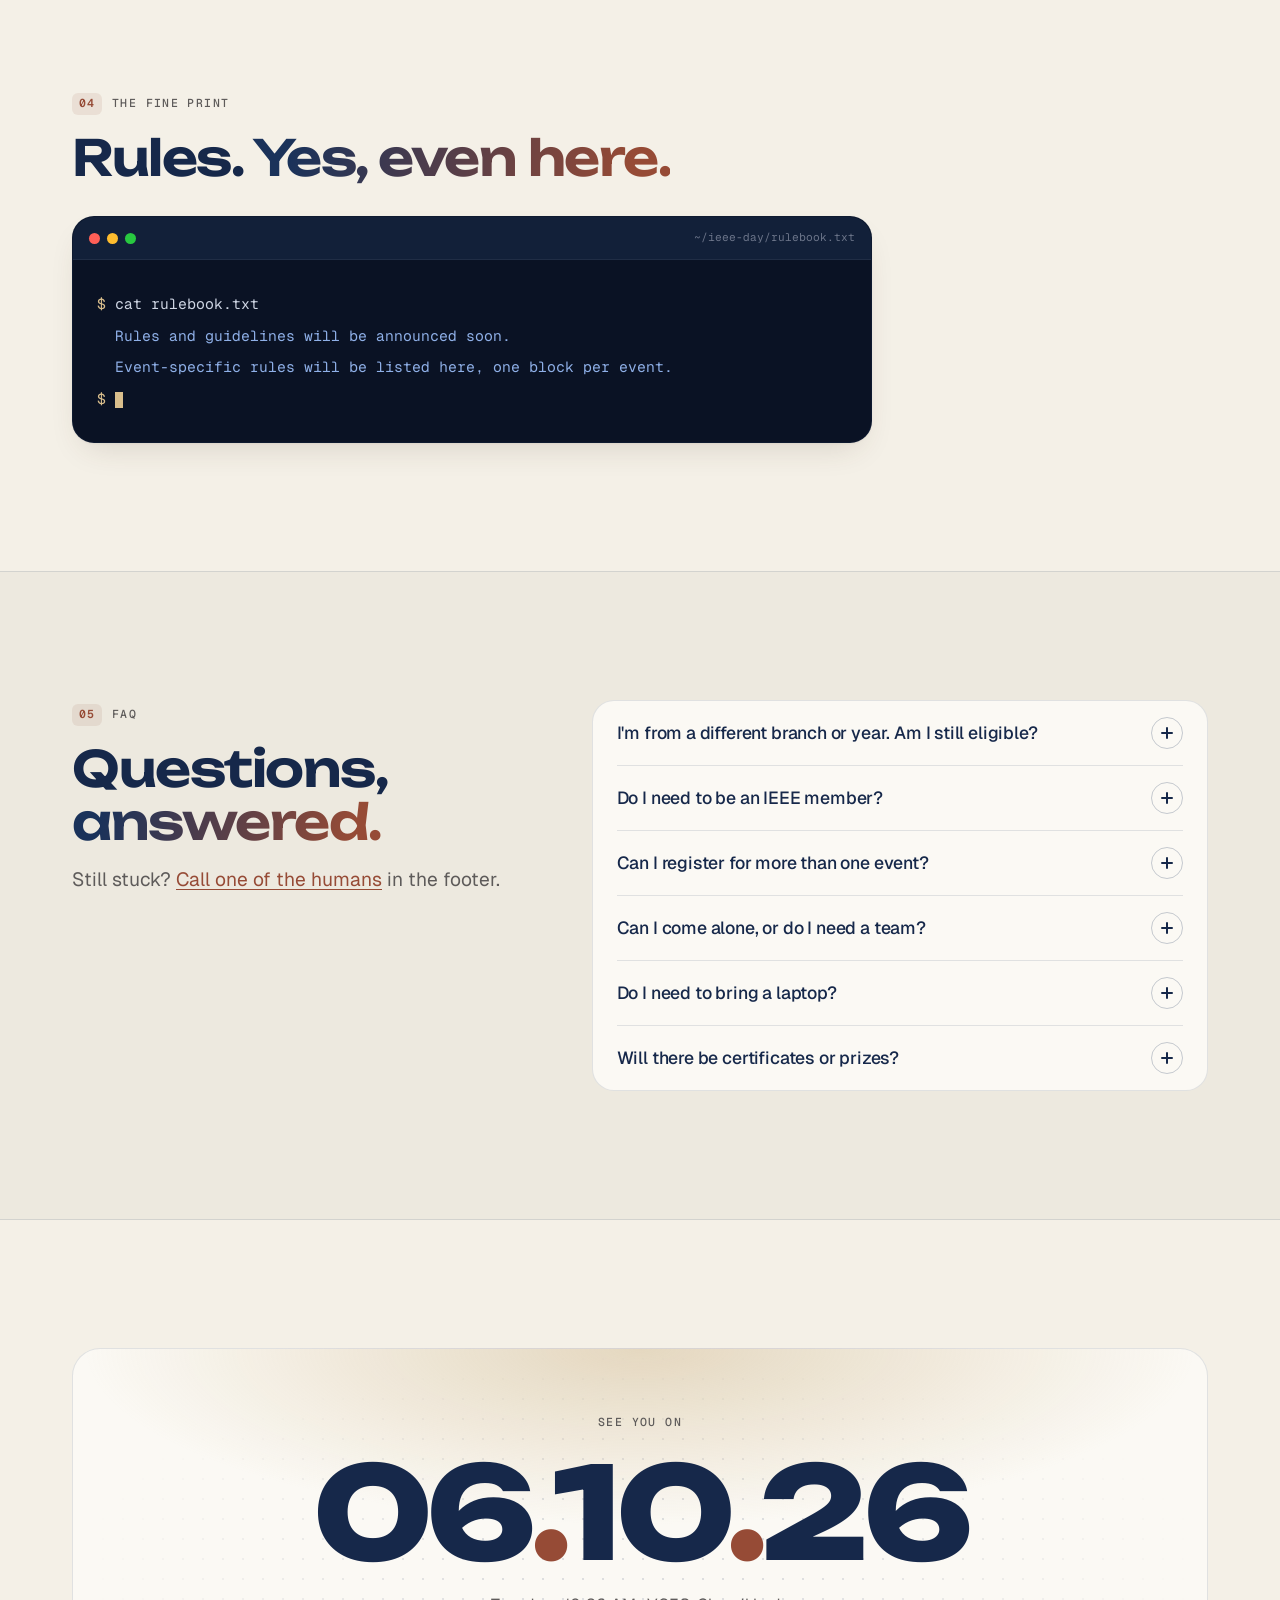
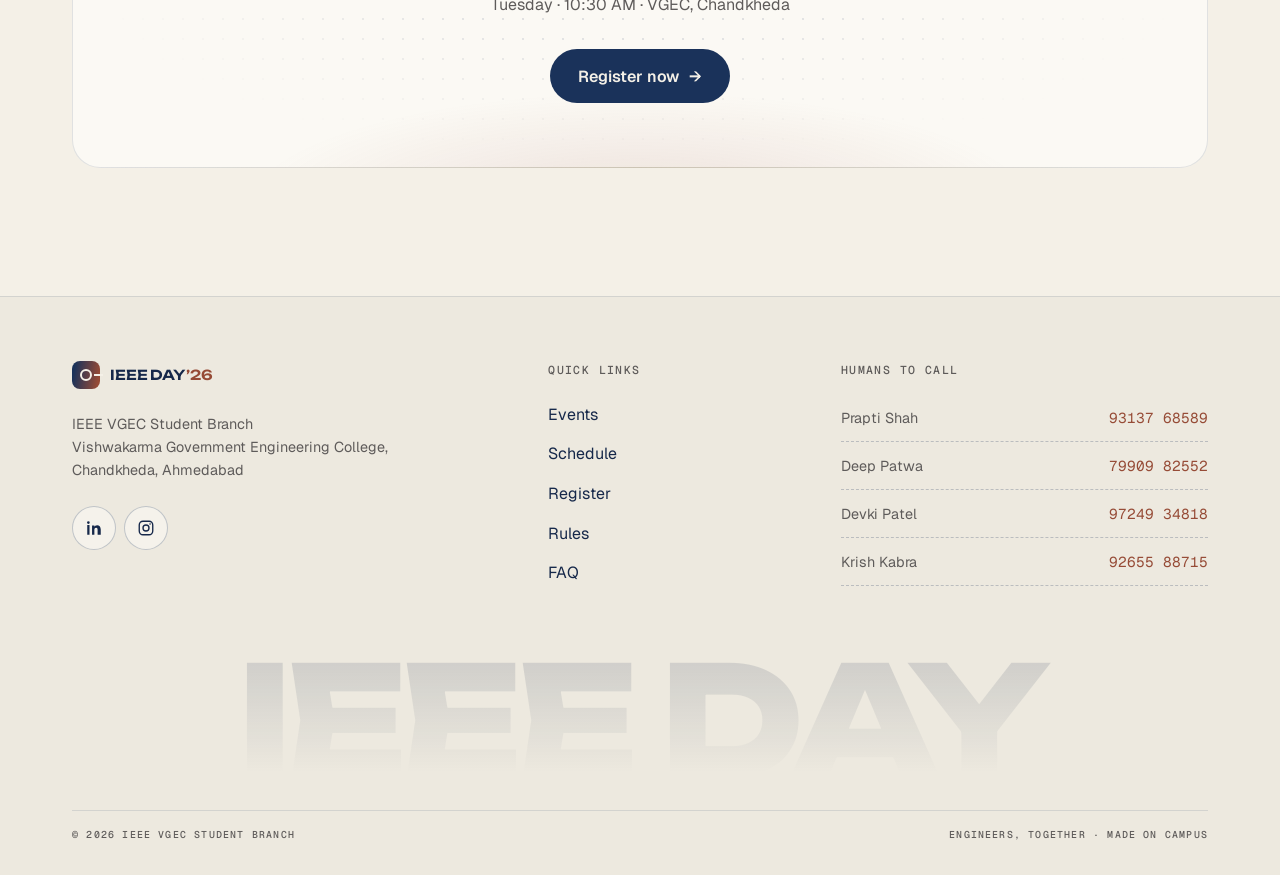
==== commit e445faed: "UI changes" ====
--- a/index.html
+++ b/index.html
@@ -3,24 +3,40 @@
 
 <head>
     <meta charset="utf-8">
-    <meta name="viewport" content="width=device-width, initial-scale=1">
+    <meta name="viewport" content="width=device-width, initial-scale=1, viewport-fit=cover">
     <title>IEEE Day 2026 — IEEE VGEC Student Branch</title>
     <meta name="description"
         content="IEEE Day 2026 at VGEC, Tuesday 6 October. A treasure hunt, a workshop, a brand challenge, tech charades and Garba.">
-    <meta name="theme-color" content="#283558">
-
-    <!-- Fonts: Gloock (display), Josefin Sans (labels), Instrument Sans (body), Nanum Pen Script (hand notes) -->
+    <meta name="theme-color" content="#06080D" media="(prefers-color-scheme: dark)">
+    <meta name="theme-color" content="#F5F6F8" media="(prefers-color-scheme: light)">
+    <meta name="color-scheme" content="dark light">
+
+    <!-- Theme: runs before paint so there is no flash of the wrong theme.
+         Saved choice wins, otherwise follow the device setting. -->
+    <script>
+        (function () {
+            var t = null;
+            try { t = localStorage.getItem('ieeeday-theme'); } catch (e) { }
+            if (t !== 'light' && t !== 'dark') {
+                t = window.matchMedia('(prefers-color-scheme: light)').matches ? 'light' : 'dark';
+            }
+            document.documentElement.setAttribute('data-theme', t);
+            document.documentElement.classList.add('js');
+        })();
+    </script>
+
+    <!-- Fonts: Unbounded (display), Geist (body), Geist Mono (labels, numbers) -->
     <link rel="preconnect" href="https://fonts.googleapis.com">
     <link rel="preconnect" href="https://fonts.gstatic.com" crossorigin>
     <link rel="stylesheet"
-        href="https://fonts.googleapis.com/css2?family=Gloock&family=Instrument+Sans:wght@400;500;600;700&family=Josefin+Sans:wght@400;600;700&family=Nanum+Pen+Script&display=swap">
+        href="https://fonts.googleapis.com/css2?family=Geist:wght@400;500;600;700&family=Geist+Mono:wght@400;500;600&family=Unbounded:wght@500;600;700;800&display=swap">
 
     <!--
         CSS load order matters. Do not reorder.
         Each team owns exactly one file (see README → "Where do I work?").
     -->
-    <link rel="stylesheet" href="css/style.css"> <!-- Priyanshi: tokens, reset, shared classes -->
-    <link rel="stylesheet" href="css/sections.css"> <!-- Priyanshi: hero, intro, registration -->
+    <link rel="stylesheet" href="css/style.css"> <!-- Priyanshi: tokens, themes, reset, shared classes -->
+    <link rel="stylesheet" href="css/sections.css"> <!-- Priyanshi: hero, about, registration, rules, outro -->
     <link rel="stylesheet" href="css/header-footer.css"> <!-- Parthvi + Pushkar -->
     <link rel="stylesheet" href="css/events.css"> <!-- Vansh + Daksh + Nilesh -->
     <link rel="stylesheet" href="css/timeline.css"> <!-- Dhruvi + Dhwani -->
@@ -34,802 +50,641 @@
 
     <!-- =====================================================
          HEADER + NAVBAR — owned by Parthvi + Pushkar
-         Build the logo lockup, nav links and mobile "Index" menu here.
-         Nav links should point to: #events #timeline #rules #qa #registration
          ===================================================== -->
     <header class="site-header" id="site-header">
         <div class="container site-header__inner">
-            <a href="#hero" class="site-header__brand" aria-label="IEEE Day 2026 - VGEC Student Branch Home"><span
-                    class="site-header__brand-text"><span class="site-header__brand-org">IEEE</span><span
-                        class="site-header__brand-branch">STUDENT BRANCH</span></span></a>
-            <nav class="site-nav site-nav--desktop" aria-label="Main Navigation">
+            <a href="#top" class="brand" aria-label="IEEE Day 2026, back to top">
+                <span class="brand__mark" aria-hidden="true"><i></i></span>
+                <span class="brand__text">IEEE DAY<b>’26</b></span>
+            </a>
+
+            <nav class="site-nav" aria-label="Main">
                 <ul class="site-nav__list">
                     <li><a href="#events" class="site-nav__link">Events</a></li>
-                    <li><a href="#timeline" class="site-nav__link">The Flow</a></li>
-                    <li><a href="#rules" class="site-nav__link">Fine Print</a></li>
-                    <li><a href="#qa" class="site-nav__link">FAQ</a></li>
-                    <li><a href="#registration" class="btn btn--header-cta">Register Now <span class="btn__arrow"
-                                aria-hidden="true">→</span></a></li>
+                    <li><a href="#timeline" class="site-nav__link">Schedule</a></li>
+                    <li><a href="#rules" class="site-nav__link">Rules</a></li>
+                    <li><a href="#faq" class="site-nav__link">FAQ</a></li>
                 </ul>
             </nav>
-            <button type="button" class="site-header__menu-btn" id="menu-toggle-btn" aria-expanded="false"
-                aria-controls="mobile-index-menu" aria-label="Open index menu"><span>INDEX</span><span
-                    class="site-header__menu-icon"
-                    aria-hidden="true"><span></span><span></span><span></span></span></button>
+
+            <div class="site-header__actions">
+                <button type="button" class="icon-btn theme-toggle" id="theme-toggle" aria-label="Switch to light theme">
+                    <svg class="theme-toggle__sun" viewBox="0 0 24 24" aria-hidden="true"><circle cx="12" cy="12" r="4.2"/><path d="M12 2.5v2.2M12 19.3v2.2M4.6 4.6l1.6 1.6M17.8 17.8l1.6 1.6M2.5 12h2.2M19.3 12h2.2M4.6 19.4l1.6-1.6M17.8 6.2l1.6-1.6"/></svg>
+                    <svg class="theme-toggle__moon" viewBox="0 0 24 24" aria-hidden="true"><path d="M20 14.5A8 8 0 0 1 9.5 4a8 8 0 1 0 10.5 10.5Z"/></svg>
+                </button>
+                <a href="#register" class="btn btn--primary btn--sm site-header__cta">Register <span class="btn__arrow" aria-hidden="true">→</span></a>
+                <button type="button" class="icon-btn menu-btn" id="menu-btn" aria-expanded="false" aria-controls="menu" aria-label="Open menu">
+                    <span class="menu-btn__bars" aria-hidden="true"><span></span><span></span></span>
+                </button>
+            </div>
         </div>
-        <div class="site-index-drawer" id="mobile-index-menu" aria-hidden="true" role="dialog" aria-modal="true"
-            aria-label="Site Index Navigation">
-            <div class="site-index-drawer__header"><span class="site-index-drawer__meta">§ DIRECTORY · INDEX
-                    01</span><button type="button" class="site-index-drawer__close-btn" id="menu-close-btn"
-                    aria-label="Close index menu">CLOSE <span aria-hidden="true">✕</span></button></div>
-            <nav aria-label="Index Navigation">
-                <ul class="index-menu-list">
-                    <li><a href="#events" class="index-menu-row">§2 <span>Events</span><span
-                                aria-hidden="true">→</span></a></li>
-                    <li><a href="#timeline" class="index-menu-row">§3 <span>The Flow</span><span
-                                aria-hidden="true">→</span></a></li>
-                    <li><a href="#rules" class="index-menu-row">§5 <span>Fine Print</span><span
-                                aria-hidden="true">→</span></a></li>
-                    <li><a href="#qa" class="index-menu-row">§6 <span>FAQ</span><span aria-hidden="true">→</span></a>
-                    </li>
-                    <li><a href="#registration" class="index-menu-row">§4 <span>Register Now</span><span
-                                aria-hidden="true">→</span></a></li>
-                </ul>
-            </nav>
-        </div>
+        <div class="scroll-progress" aria-hidden="true"><span id="scroll-progress"></span></div>
     </header>
 
+    <!-- Mobile menu (full screen) -->
+    <div class="menu" id="menu" hidden>
+        <nav class="container menu__inner" aria-label="Menu">
+            <p class="label menu__meta">Index · 06.10.2026</p>
+            <ol class="menu__list">
+                <li><a href="#events" class="menu__link"><span class="menu__num">01</span>Events<span class="menu__arrow" aria-hidden="true">↗</span></a></li>
+                <li><a href="#timeline" class="menu__link"><span class="menu__num">02</span>Schedule<span class="menu__arrow" aria-hidden="true">↗</span></a></li>
+                <li><a href="#register" class="menu__link"><span class="menu__num">03</span>Register<span class="menu__arrow" aria-hidden="true">↗</span></a></li>
+                <li><a href="#rules" class="menu__link"><span class="menu__num">04</span>Rules<span class="menu__arrow" aria-hidden="true">↗</span></a></li>
+                <li><a href="#faq" class="menu__link"><span class="menu__num">05</span>FAQ<span class="menu__arrow" aria-hidden="true">↗</span></a></li>
+            </ol>
+            <div class="menu__foot">
+                <p class="label">Tue · 06 Oct 2026 · VGEC, Chandkheda</p>
+                <a href="#register" class="btn btn--primary btn--block btn--lg">Register <span class="btn__arrow" aria-hidden="true">→</span></a>
+            </div>
+        </nav>
+    </div>
+
     <main id="main" tabindex="-1">
 
         <!-- =====================================================
-             HERO — foundation by Priyanshi
+             HERO — Priyanshi
+             Countdown logic lives in js/countdown.js
              ===================================================== -->
-        <section class="section hero" id="hero" aria-labelledby="hero-title">
+        <section class="hero" id="top" aria-labelledby="hero-title">
+            <div class="hero__bg" aria-hidden="true">
+                <span class="hero__orb hero__orb--a"></span>
+                <span class="hero__orb hero__orb--b"></span>
+                <svg class="hero__circuit" viewBox="0 0 400 400" fill="none">
+                    <g class="hero__traces">
+                        <path d="M0 60H120L160 100H300L340 60H400" />
+                        <path d="M0 160H90L130 200H250V300L290 340H400" />
+                        <path d="M0 260H60L100 300H180" />
+                        <path d="M400 200H330L300 230V400" />
+                        <path d="M200 0V40L230 70H260" />
+                    </g>
+                    <g class="hero__pulses">
+                        <path pathLength="100" d="M0 60H120L160 100H300L340 60H400" />
+                        <path pathLength="100" d="M0 160H90L130 200H250V300L290 340H400" />
+                        <path pathLength="100" d="M400 200H330L300 230V400" />
+                    </g>
+                    <circle class="hero__node hero__node--hot" cx="340" cy="60" r="5" />
+                    <circle class="hero__node hero__node--hot" cx="290" cy="340" r="5" />
+                    <circle class="hero__node" cx="180" cy="300" r="5" />
+                    <circle class="hero__node" cx="260" cy="70" r="4" />
+                    <circle class="hero__node" cx="300" cy="230" r="4" />
+                </svg>
+            </div>
+
             <div class="container hero__grid">
                 <div class="hero__text">
-                    <p class="label hero__notice">Notice 01 · Std. 06·10·2026 · Draft · Not for serious use</p>
-                    <p class="display hero__kicker">Something at VGEC is</p>
-                    <h1 class="display hero__title" id="hero-title">Out of <span class="text-accent">spec.</span></h1>
-                </div>
-
-                <figure class="hero__figure">
-                    <svg class="hero__whistle" viewBox="0 0 380 320" fill="none" stroke="currentColor" stroke-width="3"
-                        stroke-linecap="round" stroke-linejoin="round" role="img"
-                        aria-label="Line drawing of a whistle">
-                        <circle cx="150" cy="172" r="82" style="fill: var(--color-bg)"></circle>
-                        <path d="M150 90 H330 V142 H226" style="fill: var(--color-bg)" stroke="none"></path>
-                        <path d="M152 90 H330 V142 H226"></path>
-                </figure>
-
-                <p class="hero__lede">On Tuesday, 6 October, five things will happen at VGEC that don't appear in any
-                    IEEE handbook. This page is the evidence.</p>
-
-                <dl class="meta-row hero__meta">
-                    <div>
-                        <dt class="label">Event</dt>
-                        <dd>IEEE Day 2026</dd>
+                    <p class="chip hero__chip intro" style="--i:0"><span class="live-dot" aria-hidden="true"></span>IEEE VGEC Student Branch presents</p>
+                    <h1 class="hero__title" id="hero-title">
+                        <span class="hero__line"><span class="hero__mask"><span class="intro-line" style="--i:1">IEEE DAY</span></span></span>
+                        <span class="hero__line hero__line--2">
+                            <span class="hero__mask"><span class="intro-line hero__year" style="--i:2">2026</span></span>
+                            <span class="hero__sticker" aria-hidden="true">Tue · 06.10</span>
+                        </span>
+                    </h1>
+                    <p class="hero__lede intro" style="--i:3">One day. Five events. <strong>Zero syllabus.</strong> A treasure hunt, a workshop, a design duel, tech charades, and Garba to close it out.</p>
+                    <div class="hero__ctas intro" style="--i:4">
+                        <a href="#register" class="btn btn--primary btn--lg">Register now <span class="btn__arrow" aria-hidden="true">→</span></a>
+                        <a href="#events" class="btn btn--ghost btn--lg">Explore events</a>
                     </div>
-                    <div>
-                        <dt class="label">Filed by</dt>
-                        <dd>VGEC Student Branch</dd>
+                </div>
+
+                <div class="hero__panel intro" style="--i:5">
+                    <div class="countdown" id="countdown" data-target="2026-10-06T10:30:00+05:30">
+                        <div class="countdown__head">
+                            <span class="label"><span class="live-dot" aria-hidden="true"></span><span id="countdown-status">T-minus · first whistle</span></span>
+                            <span class="label countdown__time">10:30 IST</span>
+                        </div>
+                        <div class="countdown__grid" aria-hidden="true">
+                            <div class="countdown__cell"><b data-unit="days">--</b><span>Days</span></div>
+                            <div class="countdown__cell"><b data-unit="hours">--</b><span>Hours</span></div>
+                            <div class="countdown__cell"><b data-unit="minutes">--</b><span>Mins</span></div>
+                            <div class="countdown__cell"><b data-unit="seconds">--</b><span>Secs</span></div>
+                        </div>
+                        <p class="visually-hidden" id="countdown-text">IEEE Day starts on Tuesday 6 October 2026 at 10:30 AM.</p>
                     </div>
-                    <div>
-                        <dt class="label">Date</dt>
-                        <dd><time datetime="2026-10-06">Tue, 6 October 2026</time></dd>
-                    </div>
-                    <div>
-                        <dt class="label">Venue</dt>
-                        <dd>VGEC, Chandkheda</dd>
-                    </div>
-                </dl>
+
+                    <dl class="facts">
+                        <div class="facts__item"><dt class="label">Date</dt><dd><time datetime="2026-10-06">Tue, 6 Oct</time></dd></div>
+                        <div class="facts__item"><dt class="label">Starts</dt><dd><time datetime="2026-10-06T10:30">10:30 AM</time></dd></div>
+                        <div class="facts__item"><dt class="label">Venue</dt><dd>VGEC campus</dd></div>
+                        <div class="facts__item"><dt class="label">Open to</dt><dd>All branches</dd></div>
+                    </dl>
+                </div>
             </div>
         </section>
 
+        <!-- Ticker (decorative) -->
+        <div class="ticker" aria-hidden="true">
+            <div class="ticker__track">
+                <span>Treasure Hunt</span><i></i><span>Workshop</span><i></i><span>Brand Identity Challenge</span><i></i><span>Tech Charades</span><i></i><span>Garba</span><i></i>
+                <span>Treasure Hunt</span><i></i><span>Workshop</span><i></i><span>Brand Identity Challenge</span><i></i><span>Tech Charades</span><i></i><span>Garba</span><i></i>
+            </div>
+        </div>
+
         <!-- =====================================================
-             REVEAL — foundation by Priyanshi
-             Instrument panel (spec-o-meter + countdown) inside:
-             markup here, styles in sections.css, logic in js/reveal.js.
+             ABOUT — Priyanshi
              ===================================================== -->
-        <section class="section section--navy reveal" id="reveal" aria-labelledby="reveal-title">
-            <div class="container">
-                <!-- <p class="section-label">§0 — Background</p> -->
-                <p class="display reveal__setup">IEEE writes the rules your Wi-Fi runs on. Rules are great.</p>
-                <h2 class="display reveal__title" id="reveal-title">Today, we're breaking <span class="text-highlight">five.</span></h2>
-                <!-- ── Instrument panel: Spec-o-meter + split-flap countdown ──
-                     Motion #03 ("Interaction & motion.pdf"): the needle creeps toward the
-                     red zone as 6 Oct approaches; the seconds flap drops every tick.
-                     Values are filled in by js/reveal.js. -->
-                <div class="instrument-panel">
-                    <span class="panel-dot panel-dot--tl" aria-hidden="true"></span>
-                    <span class="panel-dot panel-dot--tr" aria-hidden="true"></span>
-                    <span class="panel-dot panel-dot--bl" aria-hidden="true"></span>
-                    <span class="panel-dot panel-dot--br" aria-hidden="true"></span>
-
-                    <!-- Spec-o-meter: 0% on 6 Sep, 100% (red zone from 80%) at 10:30 IST on 6 Oct -->
-                    <div class="specometer">
-                        <p class="label specometer__label">Instrument 00 · Spec-o-meter</p>
-
-                        <!-- Pivot (240, 250), scale radius 200. Needle drawn pointing at 100%;
-                             JS rotates it by -(1 - value) * 180deg. -->
-                        <svg class="specometer__svg" viewBox="0 0 480 272" fill="none" aria-hidden="true">
-                            <path class="gauge-rim" d="M30 250 A210 210 0 0 1 450 250"/>
-                            <path class="gauge-band" d="M409.9 126.6 A210 210 0 0 1 450 250"/>
-                            <path class="gauge-scale" d="M40 250 A200 200 0 0 1 440 250"/>
-                            <g class="gauge-ticks">
-                                <path class="tick tick--major" d="M40.0 250.0 L62.0 250.0"/>
-                                <path class="tick" d="M40.6 234.3 L48.6 234.9"/>
-                                <path class="tick" d="M42.5 218.7 L50.4 220.0"/>
-                                <path class="tick" d="M45.5 203.3 L53.3 205.2"/>
-                                <path class="tick" d="M49.8 188.2 L57.4 190.7"/>
-                                <path class="tick" d="M55.2 173.5 L68.2 178.8"/>
-                                <path class="tick" d="M61.8 159.2 L68.9 162.8"/>
-                                <path class="tick" d="M69.5 145.5 L76.3 149.7"/>
-                                <path class="tick" d="M78.2 132.4 L84.7 137.1"/>
-                                <path class="tick" d="M87.9 120.1 L94.0 125.3"/>
-                                <path class="tick tick--major" d="M98.6 108.6 L114.1 124.1"/>
-                                <path class="tick" d="M110.1 97.9 L115.3 104.0"/>
-                                <path class="tick" d="M122.4 88.2 L127.1 94.7"/>
-                                <path class="tick" d="M135.5 79.5 L139.7 86.3"/>
-                                <path class="tick" d="M149.2 71.8 L152.8 78.9"/>
-                                <path class="tick" d="M163.5 65.2 L168.8 78.2"/>
-                                <path class="tick" d="M178.2 59.8 L180.7 67.4"/>
-                                <path class="tick" d="M193.3 55.5 L195.2 63.3"/>
-                                <path class="tick" d="M208.7 52.5 L210.0 60.4"/>
-                                <path class="tick" d="M224.3 50.6 L224.9 58.6"/>
-                                <path class="tick tick--major" d="M240.0 50.0 L240.0 72.0"/>
-                                <path class="tick" d="M255.7 50.6 L255.1 58.6"/>
-                                <path class="tick" d="M271.3 52.5 L270.0 60.4"/>
-                                <path class="tick" d="M286.7 55.5 L284.8 63.3"/>
-                                <path class="tick" d="M301.8 59.8 L299.3 67.4"/>
-                                <path class="tick" d="M316.5 65.2 L311.2 78.2"/>
-                                <path class="tick" d="M330.8 71.8 L327.2 78.9"/>
-                                <path class="tick" d="M344.5 79.5 L340.3 86.3"/>
-                                <path class="tick" d="M357.6 88.2 L352.9 94.7"/>
-                                <path class="tick" d="M369.9 97.9 L364.7 104.0"/>
-                                <path class="tick tick--major" d="M381.4 108.6 L365.9 124.1"/>
-                                <path class="tick" d="M392.1 120.1 L386.0 125.3"/>
-                                <path class="tick tick--red" d="M401.8 132.4 L395.3 137.1"/>
-                                <path class="tick tick--red" d="M410.5 145.5 L403.7 149.7"/>
-                                <path class="tick tick--red" d="M418.2 159.2 L411.1 162.8"/>
-                                <path class="tick tick--red" d="M424.8 173.5 L411.8 178.8"/>
-                                <path class="tick tick--red" d="M430.2 188.2 L422.6 190.7"/>
-                                <path class="tick tick--red" d="M434.5 203.3 L426.7 205.2"/>
-                                <path class="tick tick--red" d="M437.5 218.7 L429.6 220.0"/>
-                                <path class="tick tick--red" d="M439.4 234.3 L431.4 234.9"/>
-                                <path class="tick tick--major tick--red" d="M440.0 250.0 L418.0 250.0"/>
-                            </g>
-                            <g class="gauge-numbers">
-                                <text x="84" y="255">0</text>
-                                <text x="129.7" y="144.7">25</text>
-                                <text x="240" y="99">50</text>
-                                <text x="350.3" y="144.7">75</text>
-                                <text x="396" y="255">100</text>
-                            </g>
-                            <text class="gauge-zone" x="40" y="271">IN SPEC</text>
-                            <text class="gauge-zone gauge-zone--out" x="440" y="271">OUT OF SPEC</text>
-                            <text class="gauge-note" x="240" y="182">% out of spec</text>
-                            <g class="gauge-needle" id="specometer-needle" transform="rotate(-180 240 250)">
-                                <path class="gauge-needle__shaft" d="M214 250 L428 250"/>
-                                <path class="gauge-needle__tip" d="M400 245 L428 250 L400 255 Z"/>
-                            </g>
-                            <circle class="gauge-pivot" cx="240" cy="250" r="12"/>
-                            <circle class="gauge-pivot__pin" cx="240" cy="250" r="4"/>
-                        </svg>
-
-                        <p class="specometer__reading">
-                            <span class="specometer__number" id="specometer-number">0</span><span class="specometer__unit">%</span>
-                            <span class="visually-hidden"> out of spec</span>
-                        </p>
-                    </div>
-
-                    <!-- Countdown to the first whistle -->
-                    <div class="countdown" id="countdown">
-                        <div class="countdown__header">
-                            <span class="label">T-minus · until the first whistle</span>
-                            <span class="label">06.10.2026 · 10:30 IST</span>
-                        </div>
-
-                        <!-- Tiles are decorative; the hidden line below is the readable version -->
-                        <div class="countdown__clock" aria-hidden="true">
-                            <div class="flip-unit" data-unit="days">
-                                <div class="flip-pair"><span class="flap" data-digit="0"><span class="flap__num">0</span><span class="flap__leaf"><span>0</span></span></span><span class="flap" data-digit="0"><span class="flap__num">0</span><span class="flap__leaf"><span>0</span></span></span></div>
-                                <span class="label flip-unit__label">Days</span>
-                            </div>
-                            <span class="countdown__sep">:</span>
-                            <div class="flip-unit" data-unit="hours">
-                                <div class="flip-pair"><span class="flap" data-digit="0"><span class="flap__num">0</span><span class="flap__leaf"><span>0</span></span></span><span class="flap" data-digit="0"><span class="flap__num">0</span><span class="flap__leaf"><span>0</span></span></span></div>
-                                <span class="label flip-unit__label">Hours</span>
-                            </div>
-                            <span class="countdown__sep">:</span>
-                            <div class="flip-unit" data-unit="minutes">
-                                <div class="flip-pair"><span class="flap" data-digit="0"><span class="flap__num">0</span><span class="flap__leaf"><span>0</span></span></span><span class="flap" data-digit="0"><span class="flap__num">0</span><span class="flap__leaf"><span>0</span></span></span></div>
-                                <span class="label flip-unit__label"><span class="flip-unit__long">Minutes</span><span class="flip-unit__short">Mins</span></span>
-                            </div>
-                            <span class="countdown__sep">:</span>
-                            <div class="flip-unit" data-unit="seconds">
-                                <div class="flip-pair"><span class="flap" data-digit="0"><span class="flap__num">0</span><span class="flap__leaf"><span>0</span></span></span><span class="flap" data-digit="0"><span class="flap__num">0</span><span class="flap__leaf"><span>0</span></span></span></div>
-                                <span class="label flip-unit__label"><span class="flip-unit__long">Seconds</span><span class="flip-unit__short">Secs</span></span>
-                            </div>
-                        </div>
-                        <p class="visually-hidden" id="countdown-text" role="timer">IEEE Day starts on 6 October 2026 at 10:30 AM.</p>
-
-                        <div class="countdown__footer">
-                            <p class="countdown__note">When the needle hits the red, the campus officially stops behaving. Until then: pick your anomaly.</p>
-                            <p class="label countdown__fig">Fig. 0 — Calibrated by nobody. Accurate anyway.</p>
-                        </div>
-                        <p class="label countdown__foot-mobile">Needle hits red at 10:30 AM, 06.10</p>
-                    </div>
-                </div>
-
-
+        <section class="section about" id="about" aria-labelledby="about-title">
+            <div class="container about__grid">
+                <div data-reveal>
+                    <p class="eyebrow"><span class="eyebrow__num">00</span><span data-scramble>Why today</span></p>
+                    <h2 class="section-title" id="about-title">IEEE writes the rules your Wi-Fi runs on. <em>Today, we celebrate.</em></h2>
+                </div>
+                <div class="about__body" data-reveal>
+                    <p>IEEE Day marks the first time engineers gathered to share their ideas, back in 1884. We're celebrating with a hunt, a workshop, a design duel, charades and Garba, because the people were always the point.</p>
+                    <ul class="stats">
+                        <li><b>05</b><span>Events</span></li>
+                        <li><b>01</b><span>Day</span></li>
+                        <li><b>10:30</b><span>First whistle</span></li>
+                        <li><b>All</b><span>Branches welcome</span></li>
+                    </ul>
+                </div>
             </div>
         </section>
-        
+
         <!-- =====================================================
              EVENTS — owned by Vansh + Daksh + Nilesh
-             Five flip/event cards go inside .events-grid.
+             Flip cards: the front is the poster (live motif), the back is
+             the spec sheet (details + register). js/events.js handles the
+             flip, tilt and rail. Without JS both faces simply stack.
              Event data lives in README → "Event information".
              ===================================================== -->
         <section class="section events" id="events" aria-labelledby="events-title">
             <div class="container">
-                <p class="section-label">§2 — Five anomalies</p>
-                <h2 class="section-title" id="events-title">Filed under: not the syllabus.</h2>
-
-                <div class="events-grid" aria-label="IEEE Day 2026 events">
-
-
-                    <div class="events-carousel" aria-roledescription="carousel" aria-label="IEEE Day 2026 events">
-
-                        <div class="events-carousel__viewport">
-                            <div class="events-carousel__track">
-
-                                <!-- 01 — Treasure Hunt -->
-                                <article class="event-card" data-index="0">
-                                    <div class="event-card__header">
-                                        <span class="event-card__number label">01 / 05</span>
-                                        <span class="event-card__format label">TEAM</span>
-                                    </div>
-
-                                    <div class="event-card__body">
-                                        <p class="event-card__eyebrow label">ANOMALY 01</p>
-                                        <h3 class="event-card__title">Treasure Hunt</h3>
-                                        <p class="event-card__tagline">The campus is hiding something.</p>
-
-                                        <dl class="event-card__details">
-                                            <div>
-                                                <dt class="label">When</dt>
-                                                <dd>10:30–11:30 AM</dd>
-                                            </div>
-                                            <div>
-                                                <dt class="label">Format</dt>
-                                                <dd>Team</dd>
-                                            </div>
-                                            <div>
-                                                <dt class="label">Fee</dt>
-                                                <dd>₹100</dd>
-                                            </div>
-                                        </dl>
-                                    </div>
-
-                                    <div class="event-card__footer">
-                                        <a class="btn btn--gold event-card__register" data-registration-url=""
-                                            aria-disabled="true">
-                                            Join the hunt <span class="btn__arrow" aria-hidden="true">→</span>
-                                        </a>
-                                    </div>
-                                </article>
-
-
-                                <!-- 02 — Workshop -->
-                                <article class="event-card" data-index="1">
-                                    <div class="event-card__header">
-                                        <span class="event-card__number label">02 / 05</span>
-                                        <span class="event-card__format label">TBA</span>
-                                    </div>
-
-                                    <div class="event-card__body">
-                                        <p class="event-card__eyebrow label">ANOMALY 02</p>
-                                        <h3 class="event-card__title">Workshop</h3>
-                                        <p class="event-card__tagline">Come curious. Leave with something new.</p>
-
-                                        <dl class="event-card__details">
-                                            <div>
-                                                <dt class="label">When</dt>
-                                                <dd>[TBA]</dd>
-                                            </div>
-                                            <div>
-                                                <dt class="label">Format</dt>
-                                                <dd>[TBA]</dd>
-                                            </div>
-                                            <div>
-                                                <dt class="label">Fee</dt>
-                                                <dd>[TBA]</dd>
-                                            </div>
-                                        </dl>
-                                    </div>
-
-                                    <div class="event-card__footer">
-                                        <a class="btn btn--gold event-card__register" data-registration-url=""
-                                            aria-disabled="true">
-                                            Get curious <span class="btn__arrow" aria-hidden="true">→</span>
-                                        </a>
-                                    </div>
-                                </article>
-
-
-                                <!-- 03 — Brand Identity Challenge -->
-                                <article class="event-card" data-index="2">
-                                    <div class="event-card__header">
-                                        <span class="event-card__number label">03 / 05</span>
-                                        <span class="event-card__format label">INDIVIDUAL</span>
-                                    </div>
-
-                                    <div class="event-card__body">
-                                        <p class="event-card__eyebrow label">ANOMALY 03</p>
-                                        <h3 class="event-card__title">Brand Identity Challenge</h3>
-                                        <p class="event-card__tagline">A brand. A blank canvas. No bad ideas.</p>
-
-                                        <dl class="event-card__details">
-                                            <div>
-                                                <dt class="label">When</dt>
-                                                <dd>[TBA]</dd>
-                                            </div>
-                                            <div>
-                                                <dt class="label">Format</dt>
-                                                <dd>Individual</dd>
-                                            </div>
-                                            <div>
-                                                <dt class="label">Fee</dt>
-                                                <dd>[TBA]</dd>
-                                            </div>
-                                        </dl>
-                                    </div>
-
-                                    <div class="event-card__footer">
-                                        <a class="btn btn--gold event-card__register" data-registration-url=""
-                                            aria-disabled="true">
-                                            Build the brand <span class="btn__arrow" aria-hidden="true">→</span>
-                                        </a>
-                                    </div>
-                                </article>
-
-
-                                <!-- 04 — Tech Charades -->
-                                <article class="event-card" data-index="3">
-                                    <div class="event-card__header">
-                                        <span class="event-card__number label">04 / 05</span>
-                                        <span class="event-card__format label">TEAM</span>
-                                    </div>
-
-                                    <div class="event-card__body">
-                                        <p class="event-card__eyebrow label">ANOMALY 04</p>
-                                        <h3 class="event-card__title">Tech Charades</h3>
-                                        <p class="event-card__tagline">No keyboard. No mouse. Just vibes.</p>
-
-                                        <dl class="event-card__details">
-                                            <div>
-                                                <dt class="label">When</dt>
-                                                <dd>[TBA]</dd>
-                                            </div>
-                                            <div>
-                                                <dt class="label">Format</dt>
-                                                <dd>Team</dd>
-                                            </div>
-                                            <div>
-                                                <dt class="label">Fee</dt>
-                                                <dd>[TBA]</dd>
-                                            </div>
-                                        </dl>
-                                    </div>
-
-                                    <div class="event-card__footer">
-                                        <a class="btn btn--gold event-card__register" data-registration-url=""
-                                            aria-disabled="true">
-                                            Play it out <span class="btn__arrow" aria-hidden="true">→</span>
-                                        </a>
-                                    </div>
-                                </article>
-
-
-                                <!-- 05 — Garba -->
-                                <article class="event-card" data-index="4">
-                                    <div class="event-card__header">
-                                        <span class="event-card__number label">05 / 05</span>
-                                        <span class="event-card__format label">EVERYONE</span>
-                                    </div>
-
-                                    <div class="event-card__body">
-                                        <p class="event-card__eyebrow label">ANOMALY 05</p>
-                                        <h3 class="event-card__title">Garba</h3>
-                                        <p class="event-card__tagline">Yes, IEEE does Garba.</p>
-
-                                        <dl class="event-card__details">
-                                            <div>
-                                                <dt class="label">When</dt>
-                                                <dd>[TBA]</dd>
-                                            </div>
-                                            <div>
-                                                <dt class="label">Format</dt>
-                                                <dd>Everyone</dd>
-                                            </div>
-                                            <div>
-                                                <dt class="label">Fee</dt>
-                                                <dd>[TBA]</dd>
-                                            </div>
-                                        </dl>
-                                    </div>
-
-                                    <div class="event-card__footer">
-                                        <a class="btn btn--gold event-card__register" data-registration-url=""
-                                            aria-disabled="true">
-                                            Join the circle <span class="btn__arrow" aria-hidden="true">→</span>
-                                        </a>
-                                    </div>
-                                </article>
-
-                            </div>
-                        </div>
-
-                        <div class="events-carousel__controls">
-                            <button class="events-carousel__arrow events-carousel__arrow--prev" type="button"
-                                aria-label="Previous event">
-                                ←
-                            </button>
-
-                            <div class="events-carousel__counter" aria-live="polite">
-                                <span class="events-carousel__current">01</span>
-                                <span aria-hidden="true"> / 05</span>
-                            </div>
-
-                            <button class="events-carousel__arrow events-carousel__arrow--next" type="button"
-                                aria-label="Next event">
-                                →
-                            </button>
-                        </div>
-
-                        <p class="events-carousel__hint label">
-                            Swipe to rotate · 01 / 05
-                        </p>
-
+                <div class="section-head section-head--row" data-reveal>
+                    <div>
+                        <p class="eyebrow"><span class="eyebrow__num">01</span><span data-scramble>The lineup</span></p>
+                        <h2 class="section-title" id="events-title">Five events. <em>Pick your poison.</em></h2>
                     </div>
-
+                    <p class="section-sub">Tap a card to flip it for time, format and fee. Go solo or squad up.</p>
+                </div>
+
+                <div class="events__rail" id="events-rail">
+
+                    <!-- 01 — Treasure Hunt: radar sweep -->
+                    <article class="event-card" style="--ev: var(--ev-1)" aria-labelledby="ev-1">
+                        <div class="event-card__inner">
+                            <div class="event-card__face event-card__front">
+                                <div class="event-card__top">
+                                    <span class="event-card__num">01</span>
+                                    <span class="chip chip--sm">Team</span>
+                                </div>
+                                <div class="event-card__art">
+                                    <svg class="motif motif--radar" viewBox="0 0 240 150" aria-hidden="true">
+                                        <g class="m-faint"><circle cx="120" cy="75" r="22"/><circle cx="120" cy="75" r="44"/><circle cx="120" cy="75" r="66"/><path d="M50 75H190M120 5V145"/></g>
+                                        <path class="m-sweep" d="M120 75 L120 9 A66 66 0 0 1 177.2 42 Z"/>
+                                        <circle class="m-dot m-blip" cx="152" cy="52" r="4"/>
+                                        <circle class="m-dot m-blip m-blip--2" cx="92" cy="104" r="3"/>
+                                        <circle class="m-dot m-blip m-blip--3" cx="164" cy="104" r="3"/>
+                                        <path class="m-x" d="M76 36l12 12M88 36L76 48"/>
+                                    </svg>
+                                </div>
+                                <div class="event-card__bottom">
+                                    <h3 class="event-card__title" id="ev-1">Treasure Hunt</h3>
+                                    <p class="event-card__tagline">The campus is hiding something.</p>
+                                    <button type="button" class="event-card__flip" aria-label="Show Treasure Hunt details">
+                                        <span>Tap for details</span><svg viewBox="0 0 24 24" aria-hidden="true"><path d="M20 12a8 8 0 1 1-2.3-5.6M20 4v4h-4"/></svg>
+                                    </button>
+                                </div>
+                            </div>
+                            <div class="event-card__face event-card__back">
+                                <div class="event-card__top">
+                                    <span class="event-card__num">01</span>
+                                    <span class="label event-card__back-name">Treasure Hunt</span>
+                                </div>
+                                <p class="event-card__desc">VGEC becomes the playing field. Solve questions, follow hints, find the hidden whistles.</p>
+                                <dl class="event-card__facts">
+                                    <div><dt>When</dt><dd>10:30 – 11:30 AM</dd></div>
+                                    <div><dt>Format</dt><dd>Team</dd></div>
+                                    <div><dt>Fee</dt><dd>₹100</dd></div>
+                                </dl>
+                                <div class="event-card__actions">
+                                    <a href="#register" class="btn btn--primary btn--block">Join the hunt <span class="btn__arrow" aria-hidden="true">→</span></a>
+                                    <button type="button" class="event-card__flip event-card__flip--back" aria-label="Flip Treasure Hunt card back">
+                                        <svg viewBox="0 0 24 24" aria-hidden="true"><path d="M4 12a8 8 0 1 0 2.3-5.6M4 4v4h4"/></svg><span>Flip back</span>
+                                    </button>
+                                </div>
+                            </div>
+                        </div>
+                    </article>
+
+                    <!-- 02 — Workshop: chip with signals flowing in -->
+                    <article class="event-card" style="--ev: var(--ev-2)" aria-labelledby="ev-2">
+                        <div class="event-card__inner">
+                            <div class="event-card__face event-card__front">
+                                <div class="event-card__top">
+                                    <span class="event-card__num">02</span>
+                                    <span class="chip chip--sm">TBA</span>
+                                </div>
+                                <div class="event-card__art">
+                                    <svg class="motif motif--chip" viewBox="0 0 240 150" aria-hidden="true">
+                                        <g class="m-faint"><path d="M0 40H50L70 60H90"/><path d="M0 110H50L70 90H90"/><path d="M240 40H190L170 60H150"/><path d="M240 110H190L170 90H150"/><path d="M120 0V45"/><path d="M120 150V105"/></g>
+                                        <g class="m-pulse"><path pathLength="100" d="M0 40H50L70 60H90"/><path pathLength="100" d="M240 110H190L170 90H150"/><path pathLength="100" d="M120 0V45"/><path pathLength="100" d="M0 110H50L70 90H90"/></g>
+                                        <rect class="m-chip" x="90" y="45" width="60" height="60" rx="8"/>
+                                        <rect class="m-chip-core" x="104" y="59" width="32" height="32" rx="4"/>
+                                        <text class="m-text" x="120" y="80" text-anchor="middle">&lt;/&gt;</text>
+                                    </svg>
+                                </div>
+                                <div class="event-card__bottom">
+                                    <h3 class="event-card__title" id="ev-2">Workshop</h3>
+                                    <p class="event-card__tagline">Come curious. Leave with something new.</p>
+                                    <button type="button" class="event-card__flip" aria-label="Show Workshop details">
+                                        <span>Tap for details</span><svg viewBox="0 0 24 24" aria-hidden="true"><path d="M20 12a8 8 0 1 1-2.3-5.6M20 4v4h-4"/></svg>
+                                    </button>
+                                </div>
+                            </div>
+                            <div class="event-card__face event-card__back">
+                                <div class="event-card__top">
+                                    <span class="event-card__num">02</span>
+                                    <span class="label event-card__back-name">Workshop</span>
+                                </div>
+                                <p class="event-card__desc">The topic is still under wraps. It drops soon, so keep an eye on this page.</p>
+                                <dl class="event-card__facts">
+                                    <div><dt>When</dt><dd>[TBA]</dd></div>
+                                    <div><dt>Format</dt><dd>[TBA]</dd></div>
+                                    <div><dt>Fee</dt><dd>[TBA]</dd></div>
+                                </dl>
+                                <div class="event-card__actions">
+                                    <a href="#register" class="btn btn--primary btn--block">Get curious <span class="btn__arrow" aria-hidden="true">→</span></a>
+                                    <button type="button" class="event-card__flip event-card__flip--back" aria-label="Flip Workshop card back">
+                                        <svg viewBox="0 0 24 24" aria-hidden="true"><path d="M4 12a8 8 0 1 0 2.3-5.6M4 4v4h4"/></svg><span>Flip back</span>
+                                    </button>
+                                </div>
+                            </div>
+                        </div>
+                    </article>
+
+                    <!-- 03 — Brand Identity Challenge: pen tool drawing a curve -->
+                    <article class="event-card" style="--ev: var(--ev-3)" aria-labelledby="ev-3">
+                        <div class="event-card__inner">
+                            <div class="event-card__face event-card__front">
+                                <div class="event-card__top">
+                                    <span class="event-card__num">03</span>
+                                    <span class="chip chip--sm">Individual</span>
+                                </div>
+                                <div class="event-card__art">
+                                    <svg class="motif motif--pen" viewBox="0 0 240 150" aria-hidden="true">
+                                        <rect class="m-faint m-artboard" x="30" y="18" width="180" height="114" rx="4"/>
+                                        <path class="m-faint" d="M55 112 L92 24 M185 112 L148 24"/>
+                                        <path class="m-draw" pathLength="100" d="M55 112 C 92 24, 148 24, 185 112"/>
+                                        <circle class="m-handle" cx="92" cy="24" r="4.5"/>
+                                        <circle class="m-handle" cx="148" cy="24" r="4.5"/>
+                                        <rect class="m-anchor" x="50" y="107" width="10" height="10"/>
+                                        <rect class="m-anchor" x="180" y="107" width="10" height="10"/>
+                                        <circle class="m-dot m-nib" r="5"/>
+                                    </svg>
+                                </div>
+                                <div class="event-card__bottom">
+                                    <h3 class="event-card__title" id="ev-3">Brand Identity Challenge</h3>
+                                    <p class="event-card__tagline">A brand. A blank canvas. No bad ideas.</p>
+                                    <button type="button" class="event-card__flip" aria-label="Show Brand Identity Challenge details">
+                                        <span>Tap for details</span><svg viewBox="0 0 24 24" aria-hidden="true"><path d="M20 12a8 8 0 1 1-2.3-5.6M20 4v4h-4"/></svg>
+                                    </button>
+                                </div>
+                            </div>
+                            <div class="event-card__face event-card__back">
+                                <div class="event-card__top">
+                                    <span class="event-card__num">03</span>
+                                    <span class="label event-card__back-name">Brand Identity</span>
+                                </div>
+                                <p class="event-card__desc">Get a hypothetical brand, design its logo and identity. Judged on uniqueness, innovation and creativity.</p>
+                                <dl class="event-card__facts">
+                                    <div><dt>When</dt><dd>[TBA]</dd></div>
+                                    <div><dt>Format</dt><dd>Individual</dd></div>
+                                    <div><dt>Fee</dt><dd>[TBA]</dd></div>
+                                </dl>
+                                <div class="event-card__actions">
+                                    <a href="#register" class="btn btn--primary btn--block">Build the brand <span class="btn__arrow" aria-hidden="true">→</span></a>
+                                    <button type="button" class="event-card__flip event-card__flip--back" aria-label="Flip Brand Identity Challenge card back">
+                                        <svg viewBox="0 0 24 24" aria-hidden="true"><path d="M4 12a8 8 0 1 0 2.3-5.6M4 4v4h4"/></svg><span>Flip back</span>
+                                    </button>
+                                </div>
+                            </div>
+                        </div>
+                    </article>
+
+                    <!-- 04 — Tech Charades: muted bubble, loud equaliser -->
+                    <article class="event-card" style="--ev: var(--ev-4)" aria-labelledby="ev-4">
+                        <div class="event-card__inner">
+                            <div class="event-card__face event-card__front">
+                                <div class="event-card__top">
+                                    <span class="event-card__num">04</span>
+                                    <span class="chip chip--sm">Team</span>
+                                </div>
+                                <div class="event-card__art">
+                                    <svg class="motif motif--charades" viewBox="0 0 240 150" aria-hidden="true">
+                                        <path class="m-bubble" d="M32 36h78a12 12 0 0 1 12 12v38a12 12 0 0 1-12 12H66l-20 18V98H32a12 12 0 0 1-12-12V48a12 12 0 0 1 12-12Z"/>
+                                        <path class="m-mute" d="M52 54l40 26M92 54L52 80"/>
+                                        <g class="m-bars">
+                                            <rect x="140" y="50" width="6" height="50" rx="3" style="--d:0s"/>
+                                            <rect x="151" y="50" width="6" height="50" rx="3" style="--d:-.3s"/>
+                                            <rect x="162" y="50" width="6" height="50" rx="3" style="--d:-.6s"/>
+                                            <rect x="173" y="50" width="6" height="50" rx="3" style="--d:-.15s"/>
+                                            <rect x="184" y="50" width="6" height="50" rx="3" style="--d:-.45s"/>
+                                            <rect x="195" y="50" width="6" height="50" rx="3" style="--d:-.75s"/>
+                                            <rect x="206" y="50" width="6" height="50" rx="3" style="--d:-.2s"/>
+                                            <rect x="217" y="50" width="6" height="50" rx="3" style="--d:-.55s"/>
+                                        </g>
+                                    </svg>
+                                </div>
+                                <div class="event-card__bottom">
+                                    <h3 class="event-card__title" id="ev-4">Tech Charades</h3>
+                                    <p class="event-card__tagline">No keyboard. No mouse. Just vibes.</p>
+                                    <button type="button" class="event-card__flip" aria-label="Show Tech Charades details">
+                                        <span>Tap for details</span><svg viewBox="0 0 24 24" aria-hidden="true"><path d="M20 12a8 8 0 1 1-2.3-5.6M20 4v4h-4"/></svg>
+                                    </button>
+                                </div>
+                            </div>
+                            <div class="event-card__face event-card__back">
+                                <div class="event-card__top">
+                                    <span class="event-card__num">04</span>
+                                    <span class="label event-card__back-name">Tech Charades</span>
+                                </div>
+                                <p class="event-card__desc">Dumb charades, but every word is a tech term. Act out "recursion". We dare you.</p>
+                                <dl class="event-card__facts">
+                                    <div><dt>When</dt><dd>[TBA]</dd></div>
+                                    <div><dt>Format</dt><dd>Team</dd></div>
+                                    <div><dt>Fee</dt><dd>[TBA]</dd></div>
+                                </dl>
+                                <div class="event-card__actions">
+                                    <a href="#register" class="btn btn--primary btn--block">Play it out <span class="btn__arrow" aria-hidden="true">→</span></a>
+                                    <button type="button" class="event-card__flip event-card__flip--back" aria-label="Flip Tech Charades card back">
+                                        <svg viewBox="0 0 24 24" aria-hidden="true"><path d="M4 12a8 8 0 1 0 2.3-5.6M4 4v4h4"/></svg><span>Flip back</span>
+                                    </button>
+                                </div>
+                            </div>
+                        </div>
+                    </article>
+
+                    <!-- 05 — Garba: rings of dancers turning -->
+                    <article class="event-card" style="--ev: var(--ev-5)" aria-labelledby="ev-5">
+                        <div class="event-card__inner">
+                            <div class="event-card__face event-card__front">
+                                <div class="event-card__top">
+                                    <span class="event-card__num">05</span>
+                                    <span class="chip chip--sm">Everyone</span>
+                                </div>
+                                <div class="event-card__art">
+                                    <svg class="motif motif--garba" viewBox="0 0 240 150" aria-hidden="true">
+                                        <circle class="m-faint" cx="120" cy="75" r="66" stroke-dasharray="2 7"/>
+                                        <g class="m-ring m-ring--outer">
+                                            <circle class="m-faint" cx="120" cy="75" r="50"/>
+                                            <circle class="m-dot" cx="170" cy="75" r="4.5"/><circle class="m-dot" cx="155.4" cy="110.4" r="4.5"/>
+                                            <circle class="m-dot" cx="120" cy="125" r="4.5"/><circle class="m-dot" cx="84.6" cy="110.4" r="4.5"/>
+                                            <circle class="m-dot" cx="70" cy="75" r="4.5"/><circle class="m-dot" cx="84.6" cy="39.6" r="4.5"/>
+                                            <circle class="m-dot" cx="120" cy="25" r="4.5"/><circle class="m-dot" cx="155.4" cy="39.6" r="4.5"/>
+                                        </g>
+                                        <g class="m-ring m-ring--inner">
+                                            <circle class="m-faint" cx="120" cy="75" r="30"/>
+                                            <circle class="m-dot m-dot--soft" cx="120" cy="45" r="3.5"/><circle class="m-dot m-dot--soft" cx="148.5" cy="65.7" r="3.5"/>
+                                            <circle class="m-dot m-dot--soft" cx="137.6" cy="99.3" r="3.5"/><circle class="m-dot m-dot--soft" cx="102.4" cy="99.3" r="3.5"/>
+                                            <circle class="m-dot m-dot--soft" cx="91.5" cy="65.7" r="3.5"/>
+                                        </g>
+                                        <circle class="m-core" cx="120" cy="75" r="9"/>
+                                    </svg>
+                                </div>
+                                <div class="event-card__bottom">
+                                    <h3 class="event-card__title" id="ev-5">Garba</h3>
+                                    <p class="event-card__tagline">Yes, IEEE does Garba.</p>
+                                    <button type="button" class="event-card__flip" aria-label="Show Garba details">
+                                        <span>Tap for details</span><svg viewBox="0 0 24 24" aria-hidden="true"><path d="M20 12a8 8 0 1 1-2.3-5.6M20 4v4h-4"/></svg>
+                                    </button>
+                                </div>
+                            </div>
+                            <div class="event-card__face event-card__back">
+                                <div class="event-card__top">
+                                    <span class="event-card__num">05</span>
+                                    <span class="label event-card__back-name">Garba</span>
+                                </div>
+                                <p class="event-card__desc">A Gujarati Garba celebration to close the day. Solo, duo or the whole friend group.</p>
+                                <dl class="event-card__facts">
+                                    <div><dt>When</dt><dd>[TBA]</dd></div>
+                                    <div><dt>Format</dt><dd>Everyone</dd></div>
+                                    <div><dt>Fee</dt><dd>[TBA]</dd></div>
+                                </dl>
+                                <div class="event-card__actions">
+                                    <a href="#register" class="btn btn--primary btn--block">Join the circle <span class="btn__arrow" aria-hidden="true">→</span></a>
+                                    <button type="button" class="event-card__flip event-card__flip--back" aria-label="Flip Garba card back">
+                                        <svg viewBox="0 0 24 24" aria-hidden="true"><path d="M4 12a8 8 0 1 0 2.3-5.6M4 4v4h4"/></svg><span>Flip back</span>
+                                    </button>
+                                </div>
+                            </div>
+                        </div>
+                    </article>
+
+                </div>
+
+                <!-- Rail controls (phones/tablets; hidden on laptops where all cards are visible) -->
+                <div class="events__controls">
+                    <button type="button" class="icon-btn" id="events-prev" aria-label="Previous event"><svg viewBox="0 0 24 24" aria-hidden="true"><path d="M15 6l-6 6 6 6"/></svg></button>
+                    <div class="events__dots" id="events-dots" aria-hidden="true"></div>
+                    <span class="label events__count" aria-live="polite"><span id="events-current">01</span> / 05</span>
+                    <button type="button" class="icon-btn" id="events-next" aria-label="Next event"><svg viewBox="0 0 24 24" aria-hidden="true"><path d="M9 6l6 6-6 6"/></svg></button>
                 </div>
             </div>
         </section>
 
         <!-- =====================================================
-             TIMELINE ("The flow") — owned by Dhruvi + Dhwani
+             TIMELINE — owned by Dhruvi + Dhwani
+             Each event has its own "signal". js/timeline.js marks the
+             live / done state on the day itself.
              ===================================================== -->
-        <section class="section section--paper timeline" id="timeline" aria-labelledby="timeline-title">
+        <section class="section timeline" id="timeline" aria-labelledby="timeline-title">
             <div class="container">
-                <div class="timeline__header">
-                    <div class="timeline__title-wrap">
-                        <p class="section-label">§3 — The flow</p>
-                        <h2 class="section-title timeline__title" id="timeline-title">
-                            The day, plotted.
-                            <span class="timeline__hand hand" aria-hidden="true">(very unscientifically)</span>
-                        </h2>
-                    </div>
-                    <p class="timeline__instruction">
-                        Drag along the line to scrub the day. Every anomaly has its own signal.
-                    </p>
-                </div>
-
-                <!-- Interactive SVG Timeline Plot (Scrubber) -->
-                <div class="timeline__plot-wrapper" tabindex="0" role="slider" aria-label="Day schedule timeline scrubber" aria-valuemin="160" aria-valuemax="1312" aria-valuenow="560" aria-valuetext="Scrubbing: Workshop, Signal: Focused, Time: TBA">
-                    <div class="timeline__plot-inner">
-                        <svg class="timeline__svg" viewBox="0 0 1312 430" fill="none" stroke-linecap="round" stroke-linejoin="round" role="img" aria-label="The day's energy as a line: jagged hunt, smooth workshop, square-wave brand challenge, noisy charades, looping Garba">
-                            <title>The day, plotted as continuous signals</title>
-                            <desc>Drag or use arrow keys to scrub across the day: Hunt (running), Workshop (focused), Brand Identity (sharp), Tech Charades (loud), and Garba (circular).</desc>
-
-                            <!-- Clickable Anomaly Regions for direct jump / interaction -->
-                            <g class="timeline__regions" aria-hidden="true">
-                                <rect class="timeline__region-target" data-event-key="hunt" x="140" y="70" width="280" height="290"></rect>
-                                <rect class="timeline__region-target" data-event-key="workshop" x="420" y="70" width="270" height="290"></rect>
-                                <rect class="timeline__region-target" data-event-key="brand" x="690" y="70" width="260" height="290"></rect>
-                                <rect class="timeline__region-target" data-event-key="charades" x="950" y="70" width="190" height="290"></rect>
-                                <rect class="timeline__region-target" data-event-key="garba" x="1140" y="70" width="172" height="290"></rect>
-                            </g>
-
-                            <!-- Anomaly Titles (y=110) -->
-                            <g class="timeline__names" aria-hidden="true">
-                                <text class="timeline__event-name" data-event="hunt" x="160" y="110">Hunt</text>
-                                <text class="timeline__event-name is-active" data-event="workshop" x="440" y="110">Workshop</text>
-                                <text class="timeline__event-name" data-event="brand" x="700" y="110">Brand</text>
-                                <text class="timeline__event-name" data-event="charades" x="960" y="110">Charades</text>
-                                <text class="timeline__event-name" data-event="garba" x="1150" y="110">Garba</text>
-                            </g>
-
-                            <!-- Signal Subtitles (y=132) -->
-                            <g class="timeline__signals" aria-hidden="true">
-                                <text class="timeline__event-signal" data-event="hunt" x="160" y="132">SIGNAL: RUNNING</text>
-                                <text class="timeline__event-signal is-active" data-event="workshop" x="440" y="132">SIGNAL: FOCUSED</text>
-                                <text class="timeline__event-signal" data-event="brand" x="700" y="132">SIGNAL: SHARP</text>
-                                <text class="timeline__event-signal" data-event="charades" x="960" y="132">SIGNAL: LOUD</text>
-                                <text class="timeline__event-signal" data-event="garba" x="1150" y="132">SIGNAL: CIRCULAR</text>
-                            </g>
-
-                            <!-- Subtle Baseline -->
-                            <path class="timeline__axis" d="M0 300 H1312"></path>
-
-                            <!-- Waveform Segments -->
-                            <g class="timeline__waveforms">
-                                <!-- Baseline lead-in (0 to 160) -->
-                                <path class="timeline__segment timeline__segment--lead" d="M0 300 H160"></path>
-
-                                <!-- 01: Hunt (running heart spikes) -->
-                                <path class="timeline__segment timeline__segment--hunt" data-event="hunt" d="M160 300 L180 240 L200 290 L215 190 L235 270 L255 160 L275 250 L300 180 L320 280 L345 150 L365 240 L385 210 L400 300 H440"></path>
-
-                                <!-- 02: Workshop (smooth focused sine wave) -->
-                                <path class="timeline__segment timeline__segment--workshop" data-event="workshop" d="M440 300 Q 467 210 495 300 T 550 300 T 605 300 T 660 300 H700"></path>
-
-                                <!-- 03: Brand (sharp square pulses) -->
-                                <path class="timeline__segment timeline__segment--brand" data-event="brand" d="M700 300 V210 H740 V300 H780 V210 H820 V300 H860 V210 H900 V300 H960"></path>
-
-                                <!-- 04: Charades (loud chaotic audio burst) -->
-                                <path class="timeline__segment timeline__segment--charades" data-event="charades" d="M960 300 L970 260 L978 315 L985 230 L993 280 L1000 210 L1010 305 L1018 240 L1027 290 L1035 190 L1044 320 L1052 230 L1062 285 L1070 220 L1080 310 L1090 245 L1100 280 L1110 260 L1120 300 H1150"></path>
-
-                                <!-- 05: Garba (circular loops) -->
-                                <path class="timeline__segment timeline__segment--garba" data-event="garba" d="M1150 300 H1165 a24 24 0 1 1 1 0 H1215 a24 24 0 1 1 1 0 H1265 a24 24 0 1 1 1 0 H1312"></path>
-                            </g>
-
-                            <!-- Timestamp Labels (y=350) -->
-                            <g class="timeline__timestamps" aria-hidden="true">
-                                <text class="timeline__time-label" data-event="hunt" x="160" y="350">10:30</text>
-                                <text class="timeline__time-label" data-event="hunt" x="370" y="350">11:30</text>
-                                <text class="timeline__time-label" data-event="workshop" x="440" y="350">[TIME]</text>
-                                <text class="timeline__time-label" data-event="brand" x="700" y="350">[TIME]</text>
-                                <text class="timeline__time-label" data-event="charades" x="960" y="350">[TIME]</text>
-                                <text class="timeline__time-label" data-event="garba" x="1150" y="350">[EVENING]</text>
-                            </g>
-
-                            <!-- Dynamic Scrubber Guide and Marker Dot -->
-                            <g class="timeline__scrubber" id="timeline-scrubber" aria-hidden="true">
-                                <line class="timeline__scrub-line" id="timeline-scrub-line" x1="560" y1="150" x2="560" y2="385"></line>
-                                <circle class="timeline__scrub-halo" id="timeline-scrub-halo" cx="560" cy="265" r="14"></circle>
-                                <circle class="timeline__scrub-dot" id="timeline-scrub-dot" cx="560" cy="265" r="7"></circle>
-                            </g>
-
-                            <!-- Dynamic Scrubber Pill Badge -->
-                            <g class="timeline__badge-group" id="timeline-badge-group" aria-hidden="true">
-                                <rect class="timeline__badge-bg" id="timeline-badge-bg" x="465" y="388" width="190" height="24"></rect>
-                                <text class="timeline__badge-text" id="timeline-badge-text" x="560" y="404" text-anchor="middle">SCRUBBING · WORKSHOP · [TIME]</text>
-                            </g>
-                        </svg>
-                    </div>
-                </div>
-
-                <!-- Accessible Live Region for Screen Readers -->
-                <div class="visually-hidden" id="timeline-announcer" aria-live="polite" aria-atomic="true">
-                    Scrubbing: Workshop. Signal: Focused. Time: TBA.
-                </div>
-
-                <!-- Mobile-specific compact overview (from mobile design reference) -->
-                <div class="timeline__mobile-list" aria-label="Timeline schedule overview">
-                    <button type="button" class="timeline__mobile-item" data-event="hunt" data-scrub-x="255">
-                        <span class="timeline__mobile-time">10:30</span>
-                        <div class="timeline__mobile-info">
-                            <span class="timeline__mobile-name">Treasure Hunt</span>
-                            <span class="timeline__mobile-signal">Signal: running</span>
-                        </div>
-                        <svg class="timeline__mobile-mini" width="70" height="28" viewBox="0 0 70 28" fill="none" stroke="currentColor" stroke-width="2" stroke-linejoin="round" aria-hidden="true">
-                            <path d="M0 24 L8 10 L14 22 L22 4 L30 20 L38 6 L46 22 L54 8 L62 20 L70 24"></path>
-                        </svg>
-                    </button>
-                    <button type="button" class="timeline__mobile-item is-active" data-event="workshop" data-scrub-x="560">
-                        <span class="timeline__mobile-time">[Time]</span>
-                        <div class="timeline__mobile-info">
-                            <span class="timeline__mobile-name">Workshop</span>
-                            <span class="timeline__mobile-signal">Signal: focused</span>
-                        </div>
-                        <svg class="timeline__mobile-mini timeline__mobile-mini--accent" width="70" height="28" viewBox="0 0 70 28" fill="none" stroke="currentColor" stroke-width="2" aria-hidden="true">
-                            <path d="M0 14 Q 9 0 18 14 T 35 14 T 52 14 T 70 14"></path>
-                        </svg>
-                    </button>
-                    <button type="button" class="timeline__mobile-item" data-event="brand" data-scrub-x="760">
-                        <span class="timeline__mobile-time">[Time]</span>
-                        <div class="timeline__mobile-info">
-                            <span class="timeline__mobile-name">Brand Identity</span>
-                            <span class="timeline__mobile-signal">Signal: sharp</span>
-                        </div>
-                        <svg class="timeline__mobile-mini" width="70" height="28" viewBox="0 0 70 28" fill="none" stroke="currentColor" stroke-width="2" aria-hidden="true">
-                            <path d="M0 24 V4 H12 V24 H24 V4 H36 V24 H48 V4 H60 V24 H70"></path>
-                        </svg>
-                    </button>
-                    <button type="button" class="timeline__mobile-item" data-event="charades" data-scrub-x="1040">
-                        <span class="timeline__mobile-time">[Time]</span>
-                        <div class="timeline__mobile-info">
-                            <span class="timeline__mobile-name">Tech Charades</span>
-                            <span class="timeline__mobile-signal">Signal: loud</span>
-                        </div>
-                        <svg class="timeline__mobile-mini timeline__mobile-mini--body" width="70" height="28" viewBox="0 0 70 28" fill="none" stroke="currentColor" stroke-width="2" stroke-linejoin="round" aria-hidden="true">
-                            <path d="M0 14 L5 6 L9 22 L13 2 L17 20 L22 8 L26 26 L31 4 L36 18 L41 10 L46 24 L51 6 L56 18 L61 12 L66 16 L70 14"></path>
-                        </svg>
-                    </button>
-                    <button type="button" class="timeline__mobile-item" data-event="garba" data-scrub-x="1240">
-                        <span class="timeline__mobile-time">[Evening]</span>
-                        <div class="timeline__mobile-info">
-                            <span class="timeline__mobile-name">Garba</span>
-                            <span class="timeline__mobile-signal">Signal: circular</span>
-                        </div>
-                        <svg class="timeline__mobile-mini timeline__mobile-mini--accent" width="70" height="28" viewBox="0 0 70 28" fill="none" stroke="currentColor" stroke-width="2" aria-hidden="true">
-                            <circle cx="13" cy="14" r="10"></circle>
-                            <circle cx="35" cy="14" r="10"></circle>
-                            <circle cx="57" cy="14" r="10"></circle>
-                        </svg>
-                    </button>
-                </div>
+                <div class="section-head" data-reveal>
+                    <p class="eyebrow"><span class="eyebrow__num">02</span><span data-scramble>Schedule</span></p>
+                    <h2 class="section-title" id="timeline-title">The day, <em>plotted.</em></h2>
+                    <p class="section-sub">Tuesday, 6 October. Times marked TBA get locked in soon.</p>
+                </div>
+
+                <ol class="timeline__list">
+                    <li class="timeline__item" style="--ev: var(--ev-1)" data-start="2026-10-06T10:30:00+05:30" data-end="2026-10-06T11:30:00+05:30" data-reveal>
+                        <time class="timeline__time" datetime="2026-10-06T10:30">10:30<small>to 11:30 AM</small></time>
+                        <div class="timeline__card">
+                            <div>
+                                <h3 class="timeline__name">Treasure Hunt</h3>
+                                <p class="timeline__signal">Signal: running <span class="timeline__live">Live now</span></p>
+                            </div>
+                            <svg class="timeline__wave" viewBox="0 0 70 28" aria-hidden="true"><path d="M0 24 L8 10 L14 22 L22 4 L30 20 L38 6 L46 22 L54 8 L62 20 L70 24"/></svg>
+                        </div>
+                    </li>
+                    <li class="timeline__item" style="--ev: var(--ev-2)" data-reveal>
+                        <span class="timeline__time">TBA</span>
+                        <div class="timeline__card">
+                            <div>
+                                <h3 class="timeline__name">Workshop</h3>
+                                <p class="timeline__signal">Signal: focused</p>
+                            </div>
+                            <svg class="timeline__wave" viewBox="0 0 70 28" aria-hidden="true"><path d="M0 14 Q 9 0 18 14 T 35 14 T 52 14 T 70 14"/></svg>
+                        </div>
+                    </li>
+                    <li class="timeline__item" style="--ev: var(--ev-3)" data-reveal>
+                        <span class="timeline__time">TBA</span>
+                        <div class="timeline__card">
+                            <div>
+                                <h3 class="timeline__name">Brand Identity Challenge</h3>
+                                <p class="timeline__signal">Signal: sharp</p>
+                            </div>
+                            <svg class="timeline__wave" viewBox="0 0 70 28" aria-hidden="true"><path d="M0 24 V4 H12 V24 H24 V4 H36 V24 H48 V4 H60 V24 H70"/></svg>
+                        </div>
+                    </li>
+                    <li class="timeline__item" style="--ev: var(--ev-4)" data-reveal>
+                        <span class="timeline__time">TBA</span>
+                        <div class="timeline__card">
+                            <div>
+                                <h3 class="timeline__name">Tech Charades</h3>
+                                <p class="timeline__signal">Signal: loud</p>
+                            </div>
+                            <svg class="timeline__wave" viewBox="0 0 70 28" aria-hidden="true"><path d="M0 14 L5 6 L9 22 L13 2 L17 20 L22 8 L26 26 L31 4 L36 18 L41 10 L46 24 L51 6 L56 18 L61 12 L66 16 L70 14"/></svg>
+                        </div>
+                    </li>
+                    <li class="timeline__item" style="--ev: var(--ev-5)" data-reveal>
+                        <span class="timeline__time">Evening<small>TBA</small></span>
+                        <div class="timeline__card">
+                            <div>
+                                <h3 class="timeline__name">Garba</h3>
+                                <p class="timeline__signal">Signal: circular</p>
+                            </div>
+                            <svg class="timeline__wave" viewBox="0 0 70 28" aria-hidden="true"><circle cx="13" cy="14" r="10"/><circle cx="35" cy="14" r="10"/><circle cx="57" cy="14" r="10"/></svg>
+                        </div>
+                    </li>
+                </ol>
             </div>
         </section>
+
         <!-- =====================================================
-             REGISTRATION — foundation by Priyanshi
-             Registration links (Google Forms?) are not known yet.
-             Buttons are <a> WITHOUT href until real URLs arrive,
-             so they cannot send anyone to a broken page.
+             REGISTRATION — Priyanshi
+             Links are not known yet. Paste each Google Form URL into
+             data-registration-url and js/main.js turns the button on.
+             Until then the button stays disabled, so nobody lands on a broken page.
              ===================================================== -->
-        <section class="section section--navy registration" id="registration" aria-labelledby="registration-title">
+        <section class="section register" id="register" aria-labelledby="register-title">
             <div class="container">
-                <p class="section-label">§4 — Registration</p>
-                <h2 class="display registration__title" id="registration-title">Choose your <span
-                        class="text-highlight">chaos.</span></h2>
-                <p class="registration__deadline">Registration closes [Date TBA].</p>
-
-                <ol class="ticket-list">
-                    <li class="ticket">
-                        <span class="ticket__number">01</span>
-                        <div class="ticket__name"><span>Treasure Hunt</span><span class="label">The campus is hiding
-                                something</span></div>
-                        <span class="ticket__detail">10:30–11:30 AM</span>
-                        <span class="ticket__detail">Team</span>
-                        <span class="ticket__detail">₹100</span>
-                        <a class="btn btn--ticket" aria-disabled="true">Join the hunt <span class="btn__arrow"
-                                aria-hidden="true">→</span></a>
-                    </li>
-                    <li class="ticket">
-                        <span class="ticket__number">02</span>
-                        <div class="ticket__name"><span>Workshop</span><span class="label">Come curious. Leave with
-                                something new</span></div>
-                        <span class="ticket__detail">[Time]</span>
-                        <span class="ticket__detail">[Seats]</span>
-                        <span class="ticket__detail">[Fee]</span>
-                        <a class="btn btn--ticket" aria-disabled="true">Get curious <span class="btn__arrow"
-                                aria-hidden="true">→</span></a>
-                    </li>
-                    <li class="ticket">
-                        <span class="ticket__number">03</span>
-                        <div class="ticket__name"><span>Brand Identity Challenge</span><span class="label">A brand. A
-                                blank canvas. No bad ideas</span></div>
-                        <span class="ticket__detail">[Time]</span>
-                        <span class="ticket__detail">Individual</span>
-                        <span class="ticket__detail">[Fee]</span>
-                        <a class="btn btn--ticket" aria-disabled="true">Build the brand <span class="btn__arrow"
-                                aria-hidden="true">→</span></a>
-                    </li>
-                    <li class="ticket">
-                        <span class="ticket__number">04</span>
-                        <div class="ticket__name"><span>Tech Charades</span><span class="label">No keyboard. No mouse.
-                                Just vibes</span></div>
-                        <span class="ticket__detail">[Time]</span>
-                        <span class="ticket__detail">[Team size]</span>
-                        <span class="ticket__detail">[Fee]</span>
-                        <a class="btn btn--ticket" aria-disabled="true">Play it out <span class="btn__arrow"
-                                aria-hidden="true">→</span></a>
-                    </li>
-                    <li class="ticket">
-                        <span class="ticket__number">05</span>
-                        <div class="ticket__name"><span>Garba</span><span class="label">Yes, IEEE does Garba</span>
-                        </div>
-                        <span class="ticket__detail">[Evening]</span>
-                        <span class="ticket__detail">Everyone</span>
-                        <span class="ticket__detail">[Fee]</span>
-                        <a class="btn btn--ticket" aria-disabled="true">Join the circle <span class="btn__arrow"
-                                aria-hidden="true">→</span></a>
+                <div class="section-head" data-reveal>
+                    <p class="eyebrow"><span class="eyebrow__num">03</span><span data-scramble>Registration</span></p>
+                    <h2 class="section-title" id="register-title">Choose your <em>chaos.</em></h2>
+                    <p class="section-sub"><span class="chip chip--warn"><span class="live-dot" aria-hidden="true"></span>Registration closes [Date TBA]</span></p>
+                </div>
+
+                <ol class="tickets">
+                    <li class="ticket" style="--ev: var(--ev-1)" data-reveal>
+                        <span class="ticket__num">01</span>
+                        <div class="ticket__body">
+                            <h3 class="ticket__name">Treasure Hunt</h3>
+                            <p class="ticket__meta"><span>10:30–11:30 AM</span><span>Team</span><span>₹100</span></p>
+                        </div>
+                        <a class="btn btn--primary ticket__btn" data-registration-url="" aria-disabled="true">Join the hunt <span class="btn__arrow" aria-hidden="true">→</span></a>
+                    </li>
+                    <li class="ticket" style="--ev: var(--ev-2)" data-reveal>
+                        <span class="ticket__num">02</span>
+                        <div class="ticket__body">
+                            <h3 class="ticket__name">Workshop</h3>
+                            <p class="ticket__meta"><span>[Time]</span><span>[Seats]</span><span>[Fee]</span></p>
+                        </div>
+                        <a class="btn btn--primary ticket__btn" data-registration-url="" aria-disabled="true">Get curious <span class="btn__arrow" aria-hidden="true">→</span></a>
+                    </li>
+                    <li class="ticket" style="--ev: var(--ev-3)" data-reveal>
+                        <span class="ticket__num">03</span>
+                        <div class="ticket__body">
+                            <h3 class="ticket__name">Brand Identity Challenge</h3>
+                            <p class="ticket__meta"><span>[Time]</span><span>Individual</span><span>[Fee]</span></p>
+                        </div>
+                        <a class="btn btn--primary ticket__btn" data-registration-url="" aria-disabled="true">Build the brand <span class="btn__arrow" aria-hidden="true">→</span></a>
+                    </li>
+                    <li class="ticket" style="--ev: var(--ev-4)" data-reveal>
+                        <span class="ticket__num">04</span>
+                        <div class="ticket__body">
+                            <h3 class="ticket__name">Tech Charades</h3>
+                            <p class="ticket__meta"><span>[Time]</span><span>[Team size]</span><span>[Fee]</span></p>
+                        </div>
+                        <a class="btn btn--primary ticket__btn" data-registration-url="" aria-disabled="true">Play it out <span class="btn__arrow" aria-hidden="true">→</span></a>
+                    </li>
+                    <li class="ticket" style="--ev: var(--ev-5)" data-reveal>
+                        <span class="ticket__num">05</span>
+                        <div class="ticket__body">
+                            <h3 class="ticket__name">Garba</h3>
+                            <p class="ticket__meta"><span>[Evening]</span><span>Everyone</span><span>[Fee]</span></p>
+                        </div>
+                        <a class="btn btn--primary ticket__btn" data-registration-url="" aria-disabled="true">Join the circle <span class="btn__arrow" aria-hidden="true">→</span></a>
                     </li>
                 </ol>
+                <p class="register__note">Links go live soon. The buttons unlock on their own.</p>
             </div>
         </section>
 
         <!-- =====================================================
-             FINE PRINT (rules) — NOT ASSIGNED YET
+             RULES — not assigned yet
+             Replace the terminal lines with the real rulebook once it's confirmed.
              ===================================================== -->
         <section class="section rules" id="rules" aria-labelledby="rules-title">
             <div class="container">
-                <p class="section-label">§5 — The fine print</p>
-                <h2 class="section-title" id="rules-title">Rules. Yes, even here.</h2>
-
-                <div class="dev-slot" data-owner="Unassigned">Rules / guidelines</div>
+                <div class="section-head" data-reveal>
+                    <p class="eyebrow"><span class="eyebrow__num">04</span><span data-scramble>The fine print</span></p>
+                    <h2 class="section-title" id="rules-title">Rules. <em>Yes, even here.</em></h2>
+                </div>
+
+                <div class="terminal" data-reveal>
+                    <div class="terminal__bar" aria-hidden="true"><i></i><i></i><i></i><span>~/ieee-day/rulebook.txt</span></div>
+                    <div class="terminal__body">
+                        <p><span class="terminal__prompt">$</span> cat rulebook.txt</p>
+                        <p class="terminal__out">Rules and guidelines will be announced soon.</p>
+                        <p class="terminal__out">Event-specific rules will be listed here, one block per event.</p>
+                        <p><span class="terminal__prompt">$</span> <span class="terminal__cursor" aria-hidden="true"></span></p>
+                    </div>
+                </div>
             </div>
         </section>
 
         <!-- =====================================================
              Q&A — owned by Nitant
+             Native <details>: works without JS. js/qa.js keeps one open at a time.
              ===================================================== -->
-        <section class="section section--paper qa" id="qa" aria-labelledby="qa-title">
+        <section class="section qa" id="faq" aria-labelledby="qa-title">
+            <div class="container qa__grid">
+                <div class="section-head" data-reveal>
+                    <p class="eyebrow"><span class="eyebrow__num">05</span><span data-scramble>FAQ</span></p>
+                    <h2 class="section-title" id="qa-title">Questions, <em>answered.</em></h2>
+                    <p class="section-sub">Still stuck? <a href="#contact">Call one of the humans</a> in the footer.</p>
+                </div>
+
+                <div class="qa-list" data-reveal>
+                    <details class="qa-item">
+                        <summary class="qa-q">I'm from a different branch or year. Am I still eligible?<span class="qa-icon" aria-hidden="true"></span></summary>
+                        <div class="qa-a"><p>Yes. All VGEC students from any branch and any year are welcome. IEEE Day is not a department event; it belongs to the whole campus.</p></div>
+                    </details>
+                    <details class="qa-item">
+                        <summary class="qa-q">Do I need to be an IEEE member?<span class="qa-icon" aria-hidden="true"></span></summary>
+                        <div class="qa-a"><p>No. IEEE Day is open to all VGEC students. Joining IEEE is encouraged but never a barrier to participating.</p></div>
+                    </details>
+                    <details class="qa-item">
+                        <summary class="qa-q">Can I register for more than one event?<span class="qa-icon" aria-hidden="true"></span></summary>
+                        <div class="qa-a"><p>Yes, of course. Check the schedule before registering for multiple events to make sure timeslots don't overlap.</p></div>
+                    </details>
+                    <details class="qa-item">
+                        <summary class="qa-q">Can I come alone, or do I need a team?<span class="qa-icon" aria-hidden="true"></span></summary>
+                        <div class="qa-a"><p>Depends on the event. Treasure Hunt is team-based (5 members). Brand Identity Challenge, the Workshop and Tech Charades are individual. Garba is open to everyone: solo, duo, whole friend group.</p></div>
+                    </details>
+                    <details class="qa-item">
+                        <summary class="qa-q">Do I need to bring a laptop?<span class="qa-icon" aria-hidden="true"></span></summary>
+                        <div class="qa-a"><p>Not required for most events. The Workshop may involve a practical component, so a laptop is useful but not mandatory. We'll confirm in the workshop announcement. For everything else, just yourself.</p></div>
+                    </details>
+                    <details class="qa-item">
+                        <summary class="qa-q">Will there be certificates or prizes?<span class="qa-icon" aria-hidden="true"></span></summary>
+                        <div class="qa-a"><p>Yes. Participation certificates for all, and prizes/hard copy certificates for winners of competitive events. Details to be announced closer to the date.</p></div>
+                    </details>
+                </div>
+            </div>
+        </section>
+
+        <!-- Final call to action -->
+        <section class="section outro" aria-labelledby="outro-title">
             <div class="container">
-
-                <!-- Heading row: full width -->
-                <div class="qa-header">
-                    <!-- <p class="section-label">§6 — FAQ</p> -->
-                    <h2 class="section-title" id="qa-title">Questions we've already been asked.</h2>
-                    <!-- <p class="qa-contact">Still stuck? Ask a volunteer on the day, or write to <a href="mailto:ieee@vgec.ac.in">ieee@vgec.ac.in</a>.</p> -->
-                </div>
-
-                <!-- Questions: two columns -->
-                <div class="qa-columns">
-
-                    <!-- Left column -->
-                    <div class="qa-list">
-
-                        <div class="qa-item" id="qa-item-15">
-                            <button class="qa-trigger" aria-expanded="false" aria-controls="qa-answer-15">
-                                <span class="qa-question">I'm from a different branch or year. Am I still eligible?</span>
-                                <span class="qa-icon" aria-hidden="true"></span>
-                            </button>
-                            <div class="qa-answer" id="qa-answer-15" role="region">
-                                <p>Yes — all VGEC students from any branch and any year are welcome. IEEE Day is not a department event; it belongs to the whole campus.</p>
-                            </div>
-                        </div>
-
-                        <div class="qa-item" id="qa-item-2">
-                            <button class="qa-trigger" aria-expanded="false" aria-controls="qa-answer-2">
-                                <span class="qa-question">Do I need to be an IEEE member?</span>
-                                <span class="qa-icon" aria-hidden="true"></span>
-                            </button>
-                            <div class="qa-answer" id="qa-answer-2" role="region">
-                                <p>No — IEEE Day is open to all VGEC students. Joining IEEE is encouraged but never a barrier to participating.</p>
-                            </div>
-                        </div>
-
-                        <div class="qa-item" id="qa-item-11">
-                            <button class="qa-trigger" aria-expanded="false" aria-controls="qa-answer-11">
-                                <span class="qa-question">Do I need to bring a laptop?</span>
-                                <span class="qa-icon" aria-hidden="true"></span>
-                            </button>
-                            <div class="qa-answer" id="qa-answer-11" role="region">
-                                <p>Not required for most events. The Workshop may involve a practical component — a laptop is useful but not mandatory. We'll confirm in the workshop announcement. For everything else, just yourself.</p>
-                            </div>
-                        </div>
-
-                    </div><!-- /.qa-list left -->
-
-                    <!-- Right column -->
-                    <div class="qa-list">
-
-                        <div class="qa-item" id="qa-item-3">
-                            <button class="qa-trigger" aria-expanded="false" aria-controls="qa-answer-3">
-                                <span class="qa-question">Can I register for more than one event?</span>
-                                <span class="qa-icon" aria-hidden="true"></span>
-                            </button>
-                            <div class="qa-answer" id="qa-answer-3" role="region">
-                                <p>Yes — of course. Check the schedule before registering for multiple events to make sure timeslots don't overlap.</p>
-                            </div>
-                        </div>
-
-                        <div class="qa-item" id="qa-item-6">
-                            <button class="qa-trigger" aria-expanded="false" aria-controls="qa-answer-6">
-                                <span class="qa-question">Will there be certificates or prizes?</span>
-                                <span class="qa-icon" aria-hidden="true"></span>
-                            </button>
-                            <div class="qa-answer" id="qa-answer-6" role="region">
-                                <p>Yes — participation certificates for all, and prizes/hard copy certificates for winners of competitive events. Details to be announced closer to the date.</p>
-                            </div>
-                        </div>
-
-                        <div class="qa-item" id="qa-item-9">
-                            <button class="qa-trigger" aria-expanded="false" aria-controls="qa-answer-9">
-                                <span class="qa-question">Can I come alone, or do I need a team?</span>
-                                <span class="qa-icon" aria-hidden="true"></span>
-                            </button>
-                            <div class="qa-answer" id="qa-answer-9" role="region">
-                                <p>Depends on the event. Treasure Hunt is team-based (5 members). Brand Identity Challenge, the Workshop and Tech Charades are individual. Garba is open to everyone — solo, duo, whole friend group.</p>
-                            </div>
-                        </div>
-
-                    </div><!-- /.qa-list right -->
-
-                </div><!-- /.qa-columns -->
-            </div>
-
+                <div class="outro__inner" data-reveal>
+                    <p class="label outro__kicker">See you on</p>
+                    <h2 class="outro__title" id="outro-title">06<span>.</span>10<span>.</span>26</h2>
+                    <p class="outro__sub">Tuesday · 10:30 AM · VGEC, Chandkheda</p>
+                    <a href="#register" class="btn btn--primary btn--lg">Register now <span class="btn__arrow" aria-hidden="true">→</span></a>
+                </div>
+            </div>
         </section>
 
     </main>
@@ -837,66 +692,64 @@
     <!-- =====================================================
          FOOTER — owned by Parthvi + Pushkar
          ===================================================== -->
-    <footer class="site-footer section--navy" id="site-footer">
-        <div class="container site-footer__inner">
-            <div class="site-footer__columns">
-                <div class="site-footer__col"><span class="label site-footer__col-title">THE EVENT</span>
-                    <p>IEEE Day 2026<br>Tuesday, 6 October 2026<br>VGEC, Chandkheda, Ahmedabad</p>
-                </div>
-                <div class="site-footer__col"><span class="label site-footer__col-title">QUICK LINKS</span>
-                    <ul class="site-footer__col-list">
+    <footer class="site-footer" id="site-footer">
+        <div class="container">
+            <div class="site-footer__grid">
+                <div class="site-footer__col site-footer__col--brand">
+                    <a href="#top" class="brand" aria-label="IEEE Day 2026, back to top">
+                        <span class="brand__mark" aria-hidden="true"><i></i></span>
+                        <span class="brand__text">IEEE DAY<b>’26</b></span>
+                    </a>
+                    <p>IEEE VGEC Student Branch<br>Vishwakarma Government Engineering College, Chandkheda, Ahmedabad</p>
+                    <ul class="socials" aria-label="IEEE VGEC on social media">
+                        <li><a href="https://www.linkedin.com/company/ieeevgecsb/" class="icon-btn" target="_blank" rel="noopener noreferrer" aria-label="LinkedIn"><svg aria-hidden="true" viewBox="0 0 24 24"><path d="M6 8H3v13h3V8Zm-1.5-5A1.8 1.8 0 1 0 4.5 6.6 1.8 1.8 0 0 0 4.5 3ZM21 14c0-3.8-2-5.8-4.8-5.8-2.2 0-3.1 1.2-3.7 2V8.5H9.4V21h3.1v-6.2c0-1.6.3-3.2 2.3-3.2s2 1.9 2 3.3V21H21v-7Z" fill="currentColor" stroke="none"/></svg></a></li>
+                        <li><a href="https://www.instagram.com/ieeevgec?igsh=MXJ0OXM1c2ZycXpvdg%3D%3D" class="icon-btn" target="_blank" rel="noopener noreferrer" aria-label="Instagram"><svg aria-hidden="true" viewBox="0 0 24 24"><rect x="3" y="3" width="18" height="18" rx="5"/><circle cx="12" cy="12" r="4"/><circle cx="17.4" cy="6.6" r="1.1" fill="currentColor" stroke="none"/></svg></a></li>
+                    </ul>
+                </div>
+                <div class="site-footer__col">
+                    <p class="label site-footer__title">Quick links</p>
+                    <ul class="site-footer__list">
                         <li><a href="#events">Events</a></li>
-                        <li><a href="#timeline">The flow</a></li>
-                        <li><a href="#rules">Fine print</a></li>
-                        <li><a href="#qa">FAQ</a></li>
-                        <li><a href="#registration">Register</a></li>
+                        <li><a href="#timeline">Schedule</a></li>
+                        <li><a href="#register">Register</a></li>
+                        <li><a href="#rules">Rules</a></li>
+                        <li><a href="#faq">FAQ</a></li>
                     </ul>
                 </div>
-                <div class="site-footer__col"><span class="label site-footer__col-title">HUMANS TO CALL</span>
-                    <ul class="site-footer__col-list">
-                        <li>Prapti Shah · <a href="tel:+919313768589">93137 68589</a></li>
-                        <li>Deep Patwa · <a href="tel:+917990982552">79909 82552</a></li>
-                        <li>Devki Patel · <a href="tel:+919724934818">97249 34818</a></li>
-                        <li>Krish Kabra · <a href="tel:+919265588715">92655 88715</a></li>
+                <div class="site-footer__col" id="contact">
+                    <p class="label site-footer__title">Humans to call</p>
+                    <ul class="site-footer__list site-footer__contacts">
+                        <li><span>Prapti Shah</span><a href="tel:+919313768589">93137 68589</a></li>
+                        <li><span>Deep Patwa</span><a href="tel:+917990982552">79909 82552</a></li>
+                        <li><span>Devki Patel</span><a href="tel:+919724934818">97249 34818</a></li>
+                        <li><span>Krish Kabra</span><a href="tel:+919265588715">92655 88715</a></li>
                     </ul>
                 </div>
-                <div class="site-footer__col"><span class="label site-footer__col-title">LINKS</span>
-                    <ul class="site-footer__social-list" aria-label="IEEE VGEC social media">
-                        <li><a href="https://www.linkedin.com/company/ieeevgecsb/" class="site-footer__social-link"
-                                target="_blank" rel="noopener noreferrer"
-                                aria-label="IEEE VGEC Student Branch on LinkedIn"><svg aria-hidden="true"
-                                    viewBox="0 0 24 24">
-                                    <path
-                                        d="M6 8H3v13h3V8Zm-1.5-5A1.8 1.8 0 1 0 4.5 6.6 1.8 1.8 0 0 0 4.5 3ZM21 14c0-3.8-2-5.8-4.8-5.8-2.2 0-3.1 1.2-3.7 2V8.5H9.4V21h3.1v-6.2c0-1.6.3-3.2 2.3-3.2s2 1.9 2 3.3V21H21v-7Z"
-                                        fill="currentColor"></path>
-                                </svg><span class="visually-hidden">LinkedIn</span></a></li>
-                        <li><a href="https://www.instagram.com/ieeevgec?igsh=MXJ0OXM1c2ZycXpvdg%3D%3D"
-                                class="site-footer__social-link" target="_blank" rel="noopener noreferrer"
-                                aria-label="IEEE VGEC Student Branch on Instagram"><svg aria-hidden="true"
-                                    viewBox="0 0 24 24">
-                                    <rect x="3" y="3" width="18" height="18" rx="5" fill="none" stroke="currentColor"
-                                        stroke-width="2"></rect>
-                                    <circle cx="12" cy="12" r="4" fill="none" stroke="currentColor" stroke-width="2">
-                                    </circle>
-                                    <circle cx="17.4" cy="6.6" r="1.2" fill="currentColor"></circle>
-                                </svg><span class="visually-hidden">Instagram</span></a></li>
-                    </ul>
-                </div>
-            </div>
+            </div>
+            <p class="site-footer__wordmark" aria-hidden="true">IEEE DAY</p>
             <div class="site-footer__bottom">
-                <p class="label">© 2026 IEEE VGEC STUDENT BRANCH</p>
-                <p class="label">AN IEEE DAY 2026 CELEBRATION · MADE ON CAMPUS</p>
+                <p class="label">© 2026 IEEE VGEC Student Branch</p>
+                <p class="label">Engineers, together · made on campus</p>
             </div>
         </div>
     </footer>
 
-    <!-- JS: main.js first (shared helpers), then one file per team. All deferred. -->
+    <!-- Mobile register dock: slides up after the hero, hides near registration -->
+    <div class="dock" id="dock" inert>
+        <div class="dock__info">
+            <span class="label">06.10 · 10:30 AM</span>
+            <strong id="dock-countdown">IEEE Day 2026</strong>
+        </div>
+        <a href="#register" class="btn btn--primary btn--sm">Register <span class="btn__arrow" aria-hidden="true">→</span></a>
+    </div>
+
+    <!-- JS: main.js first (shared helpers, theme, reveal), then one file per team. All deferred. -->
     <script src="js/main.js" defer></script>
-    <script src="js/reveal.js" defer></script>
+    <script src="js/countdown.js" defer></script>
     <script src="js/header-footer.js" defer></script>
     <script src="js/events.js" defer></script>
     <script src="js/timeline.js" defer></script>
     <script src="js/qa.js" defer></script>
 </body>
 
-</html>+</html>
--- a/css/style.css
+++ b/css/style.css
@@ -3,91 +3,187 @@
    Owner: Priyanshi
 
    This file holds ONLY things every section shares:
-   1. Design tokens (CSS variables)
+   1. Design tokens (CSS variables) + light / dark themes
    2. Reset + base elements
-   3. Shared classes (.container, .section, .btn, .label ...)
+   3. Shared classes (.container, .section, .btn, .chip, .label ...)
 
    Section-specific styles go in that section's own file.
    Need a new token or shared class? Ask Priyanshi instead of
    adding it here, so we don't get merge conflicts.
+
+   Mobile first: base styles are for phones (~360–430px),
+   then @media (min-width: ...) adds the bigger layouts.
+
+   Palette: IEEE VGEC brand — Indigo #1A325A, Terracotta #964B36,
+   Straw #C9AF80, Cream #EDE9DF, Umber #4B3621 — plus tints/shades.
+   Dark = deep indigo + cream + straw; light = cream paper + indigo ink.
+   Type: Unbounded (display), Geist (body), Geist Mono (data).
    ========================================================= */
 
 
 /* ---------- 1. Design tokens ---------- */
 
 :root {
-    /* Palette — the only five colours (+ one lighter paper tint) */
-    --color-deep-blue: #283558;
-    --color-brown-red: #87503F;
-    --color-sand: #C1AD84;
-    --color-dark-brown: #48392A;
-    --color-cream: #EBE8DE;
-    --color-paper: #F3F1EA;      /* inset cards / light alternate sections */
-
-    /* Semantic names — use THESE in your CSS, not the raw ones above */
-    --color-bg: var(--color-cream);          /* page canvas (~58%) */
-    --color-text: var(--color-deep-blue);    /* headings, rules, primary buttons */
-    --color-body: var(--color-dark-brown);   /* body copy + metadata (instead of grey) */
-    --color-accent: var(--color-brown-red);  /* "pencil mark": hand notes, "spec.", ticket CTAs */
-    --color-highlight: var(--color-sand);    /* "highlighter": only on dark grounds, never as text on cream */
-    --color-line: var(--color-deep-blue);
-    --color-line-soft: rgba(40, 53, 88, 0.25);
-    --focus-color: var(--color-deep-blue);   /* dark sections switch this to sand */
-
     /* Typography */
-    --font-display: 'Gloock', Georgia, serif;
-    --font-label: 'Josefin Sans', Futura, 'Century Gothic', sans-serif;
-    --font-body: 'Instrument Sans', system-ui, sans-serif;
-    --font-hand: 'Nanum Pen Script', 'Comic Neue', cursive;
-
-    --fs-label: 0.6875rem;                        /* 11px — caps metadata */
-    --fs-small: 0.9375rem;                        /* 15px */
-    --fs-body: 1.0625rem;                         /* 17px */
-    --fs-lead: clamp(1.125rem, 1.6vw, 1.1875rem); /* 18–19px */
-    --fs-h3: clamp(1.75rem, 3.5vw, 2.75rem);
-    --fs-h2: clamp(2.5rem, 6vw, 4.5rem);          /* section titles, up to 72px */
-    --fs-display: clamp(4.5rem, 17vw, 16rem);     /* giant statements, up to 256px */
-    --fs-hand: clamp(1.375rem, 2.4vw, 2rem);
-
-    --lh-tight: 0.9;
-    --lh-heading: 1.02;
+    --font-display: 'Unbounded', 'Geist', system-ui, sans-serif;
+    --font-body: 'Geist', system-ui, -apple-system, 'Segoe UI', sans-serif;
+    --font-mono: 'Geist Mono', ui-monospace, 'SFMono-Regular', Consolas, monospace;
+
+    --fs-label: 0.72rem;
+    --fs-small: 0.9rem;
+    --fs-body: 1rem;
+    --fs-lead: clamp(1.05rem, 0.9rem + 0.6vw, 1.2rem);
+    --fs-h3: clamp(1.15rem, 1rem + 0.7vw, 1.4rem);
+    --fs-h2: clamp(1.75rem, 1.1rem + 3.2vw, 3.1rem);
+
+    --lh-heading: 1.08;
     --lh-body: 1.6;
-    --tracking-label: 0.18em;
+    --tracking-label: 0.12em;
 
     /* Spacing — 8pt scale */
-    --space-1: 0.25rem;  /*   4px */
-    --space-2: 0.5rem;   /*   8px */
-    --space-3: 1rem;     /*  16px */
-    --space-4: 1.5rem;   /*  24px */
-    --space-5: 2rem;     /*  32px */
-    --space-6: 3rem;     /*  48px */
-    --space-7: 4rem;     /*  64px */
-    --space-8: 6rem;     /*  96px */
-    --space-9: 8rem;     /* 128px */
+    --space-1: 0.25rem;
+    --space-2: 0.5rem;
+    --space-3: 1rem;
+    --space-4: 1.5rem;
+    --space-5: 2rem;
+    --space-6: 3rem;
+    --space-7: 4rem;
+    --space-8: 6rem;
 
     /* Layout */
-    --container-max: 1440px;
-    --gutter: clamp(1rem, 4.5vw, 4rem);           /* 16px phone → 64px desktop */
-    --section-space: clamp(4rem, 9vw, 6rem);      /* vertical padding of a section */
-    --header-height: 0px;                         /* header team: set this if the header becomes sticky */
+    --container-max: 1200px;
+    --gutter: clamp(1rem, 4vw, 2rem);             /* 16px on phones */
+    --section-space: clamp(4.5rem, 10vw, 8rem);
+    --header-height: 64px;
 
     /* Shape + motion */
-    --radius: 0;                                  /* design rule: square corners, no pills */
-    --border: 1px solid var(--color-line);
-    --ease: cubic-bezier(0.2, 0.8, 0.2, 1);
+    --radius-sm: 10px;
+    --radius: 16px;
+    --radius-lg: 22px;
+    --radius-pill: 999px;
+    --ease: cubic-bezier(0.22, 1, 0.36, 1);       /* ease-out-quint: fast in, soft landing */
+    --ease-spring: cubic-bezier(0.34, 1.4, 0.5, 1);
     --duration-fast: 0.2s;
-    --duration: 0.35s;
+    --duration: 0.4s;
 
     /* Layers */
-    --z-base: 1;
     --z-header: 100;
-    --z-overlay: 200;                             /* mobile menu, modals */
+    --z-dock: 90;
+    --z-overlay: 200;
+
+    /* ---- Light theme (default tokens): cream paper, indigo ink ---- */
+    --color-bg: #F4F0E7;
+    --color-bg-alt: #EDE9DF;                      /* alternate section band (brand cream) */
+    --color-surface: #FBF9F4;                     /* cards */
+    --color-surface-2: #F0EBE0;                   /* inset / hover */
+    --color-text: #16284A;                        /* indigo ink */
+    --color-muted: #5E5B5A;
+    --color-line: rgba(26, 50, 90, 0.12);
+    --color-line-strong: rgba(26, 50, 90, 0.24);
+    --color-accent: #964B36;                      /* terracotta: eyebrows, links, numbers */
+    --color-accent-soft: rgba(150, 75, 54, 0.1);
+    --color-cta: #1A325A;                         /* primary button: indigo with cream text */
+    --color-cta-hover: #24427A;
+    --color-on-cta: #F4F0E7;
+    --color-pop: #964B36;                         /* sticker, ticker band */
+    --color-on-pop: #FBF6EC;
+    --color-live: #B85C3F;
+    --color-dot: rgba(26, 50, 90, 0.13);
+    --glow-1: rgba(201, 175, 128, 0.45);
+    --glow-2: rgba(150, 75, 54, 0.14);
+    --grad-text: linear-gradient(100deg, #1A325A 10%, #964B36 90%);
+    --color-header: rgba(244, 240, 231, 0.8);
+    --shadow-card: 0 1px 2px rgba(75, 54, 33, 0.05), 0 14px 34px -14px rgba(75, 54, 33, 0.2);
+    --focus-color: #1A325A;
+
+    /* Per-event accents (set --ev: var(--ev-1) on a card) */
+    --ev-1: #964B36;                              /* hunt: terracotta */
+    --ev-2: #8A6A2E;                              /* workshop: straw, deepened to ochre */
+    --ev-3: #1A325A;                              /* brand: indigo ink */
+    --ev-4: #6B4A2E;                              /* charades: umber */
+    --ev-5: #B7701E;                              /* garba: deep marigold */
+    --ev: var(--color-accent);
+
+    color-scheme: light;
+}
+
+/* ---- Dark theme ----
+   Set by the inline script in <head> (data-theme="dark").
+   The media query is the no-JS fallback. Keep both blocks in sync. */
+:root[data-theme="dark"] {
+    --color-bg: #0A1224;
+    --color-bg-alt: #0D172D;
+    --color-surface: #122039;
+    --color-surface-2: #182A4A;
+    --color-text: #EDE9DF;
+    --color-muted: #A2A6B2;
+    --color-line: rgba(201, 175, 128, 0.12);
+    --color-line-strong: rgba(201, 175, 128, 0.26);
+    --color-accent: #D9BE8C;
+    --color-accent-soft: rgba(201, 175, 128, 0.13);
+    --color-cta: #B85C3F;
+    --color-cta-hover: #C96B4C;
+    --color-on-cta: #FBF6EC;
+    --color-pop: #C9AF80;
+    --color-on-pop: #2E2114;
+    --color-live: #E0825F;
+    --color-dot: rgba(237, 233, 223, 0.08);
+    --glow-1: rgba(58, 96, 170, 0.38);
+    --glow-2: rgba(150, 75, 54, 0.3);
+    --grad-text: linear-gradient(100deg, #EAD3A6 5%, #D98A64 95%);
+    --color-header: rgba(10, 18, 36, 0.74);
+    --shadow-card: 0 1px 0 rgba(237, 233, 223, 0.05) inset, 0 22px 44px -22px rgba(0, 0, 0, 0.7);
+    --focus-color: #D9BE8C;
+
+    --ev-1: #E0825F;
+    --ev-2: #D9BE8C;
+    --ev-3: #EDE9DF;
+    --ev-4: #C49A78;
+    --ev-5: #E8A34E;
+
+    color-scheme: dark;
+}
+
+@media (prefers-color-scheme: dark) {
+    :root:not([data-theme]) {
+        --color-bg: #0A1224;
+        --color-bg-alt: #0D172D;
+        --color-surface: #122039;
+        --color-surface-2: #182A4A;
+        --color-text: #EDE9DF;
+        --color-muted: #A2A6B2;
+        --color-line: rgba(201, 175, 128, 0.12);
+        --color-line-strong: rgba(201, 175, 128, 0.26);
+        --color-accent: #D9BE8C;
+        --color-accent-soft: rgba(201, 175, 128, 0.13);
+        --color-cta: #B85C3F;
+        --color-cta-hover: #C96B4C;
+        --color-on-cta: #FBF6EC;
+        --color-pop: #C9AF80;
+        --color-on-pop: #2E2114;
+        --color-live: #E0825F;
+        --color-dot: rgba(237, 233, 223, 0.08);
+        --glow-1: rgba(58, 96, 170, 0.38);
+        --glow-2: rgba(150, 75, 54, 0.3);
+        --grad-text: linear-gradient(100deg, #EAD3A6 5%, #D98A64 95%);
+        --color-header: rgba(10, 18, 36, 0.74);
+        --shadow-card: 0 1px 0 rgba(237, 233, 223, 0.05) inset, 0 22px 44px -22px rgba(0, 0, 0, 0.7);
+        --focus-color: #D9BE8C;
+
+        --ev-1: #E0825F;
+        --ev-2: #D9BE8C;
+        --ev-3: #EDE9DF;
+        --ev-4: #C49A78;
+        --ev-5: #E8A34E;
+
+        color-scheme: dark;
+    }
 }
 
 /* Breakpoints (CSS variables can't be used in @media, so use these numbers):
-   mobile  < 768px   · 4 columns
-   tablet  768–1023px · 8 columns
-   desktop ≥ 1024px  · 12 columns */
+   phone   < 640px   (design for this first)
+   tablet  ≥ 640px
+   laptop  ≥ 1024px */
 
 
 /* ---------- 2. Reset + base ---------- */
@@ -100,45 +196,54 @@
 
 html {
     scroll-behavior: smooth;
+    scroll-padding-top: calc(var(--header-height) + 12px);
     -webkit-text-size-adjust: 100%;
+    -webkit-tap-highlight-color: transparent;
 }
 
 body {
     margin: 0;
     min-height: 100vh;
+    overflow-x: clip;
     background: var(--color-bg);
     color: var(--color-text);
     font-family: var(--font-body);
     font-size: var(--fs-body);
     line-height: var(--lh-body);
     -webkit-font-smoothing: antialiased;
+    -moz-osx-font-smoothing: grayscale;
+    text-rendering: optimizeLegibility;
 }
 
 h1, h2, h3, h4 {
     margin: 0;
     font-family: var(--font-display);
-    font-weight: 400;
+    font-weight: 600;
     line-height: var(--lh-heading);
-}
-
-p, figure, dl, dd, ol, ul {
+    letter-spacing: -0.03em;
+    text-wrap: balance;
+}
+
+p, ul, ol, dl, dd, figure {
     margin: 0;
 }
 
-img, svg, video {
+p {
+    text-wrap: pretty;
+}
+
+ul, ol {
+    padding: 0;
+    list-style: none;
+}
+
+img, svg {
     display: block;
     max-width: 100%;
-    height: auto;
 }
 
 a {
-    color: var(--color-accent);
-    text-decoration-thickness: 1px;
-    text-underline-offset: 0.2em;
-}
-
-a:hover {
-    color: var(--color-body);
+    color: inherit;
 }
 
 button {
@@ -147,17 +252,18 @@
     cursor: pointer;
 }
 
-/* Every section with an id lands below a sticky header, if there is one */
-[id] {
-    scroll-margin-top: var(--header-height);
-}
-
+::selection {
+    background: var(--color-cta);
+    color: var(--color-on-cta);
+}
+
+/* Visible focus for keyboard users everywhere. Please don't remove. */
 :focus-visible {
     outline: 2px solid var(--focus-color);
     outline-offset: 3px;
-}
-
-/* <main> receives focus from the skip link; it doesn't need a ring */
+    border-radius: 6px;
+}
+
 main:focus {
     outline: none;
 }
@@ -165,182 +271,344 @@
 
 /* ---------- 3. Shared classes ---------- */
 
-/* Layout */
 .container {
     width: 100%;
     max-width: var(--container-max);
     margin-inline: auto;
-    padding-inline: var(--gutter);
+    padding-inline: max(var(--gutter), env(safe-area-inset-left));
 }
 
 .section {
     position: relative;
     padding-block: var(--section-space);
-    border-top: var(--border);
-}
-
-/* Section grounds — each also resets focus colour for contrast */
-/* Note: --border must be re-declared on each ground. A variable built
-   from another variable is fixed where it's declared (:root), so it
-   wouldn't pick up the new --color-line on its own. */
-.section--navy {
-    --color-text: var(--color-cream);
-    --color-body: var(--color-cream);
-    --color-line: var(--color-sand);
-    --color-line-soft: rgba(193, 173, 132, 0.4);
-    --border: 1px solid var(--color-line);
-    --focus-color: var(--color-sand);
-    background: var(--color-deep-blue);
-    color: var(--color-cream);
-}
-
-.section--paper {
-    background: var(--color-paper);
-}
-
-.section--brown {
-    --color-text: var(--color-cream);
-    --color-body: var(--color-cream);
-    --color-line: var(--color-sand);
-    --color-line-soft: rgba(193, 173, 132, 0.4);
-    --border: 1px solid var(--color-line);
-    --focus-color: var(--color-sand);
-    background: var(--color-dark-brown);
-    color: var(--color-cream);
-}
-
-/* Type voices */
-.display {
-    font-family: var(--font-display);
-    font-weight: 400;
-    line-height: var(--lh-tight);
-    letter-spacing: -0.02em;
-}
-
-.label {
-    font-family: var(--font-label);
+}
+
+/* Section heading block: eyebrow + title + sub */
+.section-head {
+    max-width: 760px;
+    margin-bottom: var(--space-5);
+}
+
+/* Title left, sub right on wide screens */
+.section-head--row {
+    max-width: none;
+}
+
+@media (min-width: 1024px) {
+    .section-head--row {
+        display: flex;
+        justify-content: space-between;
+        align-items: flex-end;
+        gap: var(--space-6);
+        margin-bottom: var(--space-6);
+    }
+
+    .section-head--row .section-sub {
+        max-width: 340px;
+        margin: 0 0 6px;
+    }
+}
+
+.eyebrow {
+    display: inline-flex;
+    align-items: center;
+    gap: 10px;
+    margin-bottom: var(--space-3);
+    font-family: var(--font-mono);
     font-size: var(--fs-label);
-    font-weight: 600;
+    font-weight: 500;
     letter-spacing: var(--tracking-label);
     text-transform: uppercase;
-    line-height: 1.5;
-}
-
-.hand {
-    font-family: var(--font-hand);
-    font-size: var(--fs-hand);
+    color: var(--color-muted);
+}
+
+.eyebrow__num {
+    display: inline-grid;
+    place-items: center;
+    min-width: 30px;
+    height: 22px;
+    padding: 0 6px;
+    border-radius: 6px;
+    background: var(--color-accent-soft);
     color: var(--color-accent);
-    line-height: 1.1;
-}
-
-.text-accent { color: var(--color-accent); }
-.text-highlight { color: var(--color-sand); }   /* only on dark grounds */
-
-/* Section heading pattern: "§2 — Five anomalies" + big title */
-.section-label {
-    font-family: var(--font-label);
+    font-weight: 600;
+}
+
+.section-title {
+    font-size: var(--fs-h2);
+}
+
+/* Accent words: <em> inside a heading gets the gradient ink */
+h1 em,
+h2 em {
+    font-style: normal;
+    background: var(--grad-text);
+    -webkit-background-clip: text;
+    background-clip: text;
+    color: transparent;
+    -webkit-box-decoration-break: clone;
+    box-decoration-break: clone;
+}
+
+.section-sub {
+    margin-top: var(--space-3);
+    max-width: 560px;
+    color: var(--color-muted);
+    font-size: var(--fs-lead);
+}
+
+.section-sub a {
+    color: var(--color-accent);
+    text-underline-offset: 3px;
+}
+
+/* Small mono caps text for metadata */
+.label {
+    font-family: var(--font-mono);
     font-size: var(--fs-label);
-    font-weight: 600;
+    font-weight: 500;
     letter-spacing: var(--tracking-label);
     text-transform: uppercase;
-    color: var(--color-accent);
-    margin-bottom: var(--space-3);
-}
-
-.section--navy .section-label,
-.section--brown .section-label {
-    color: var(--color-sand);
-}
-
-.section-title {
-    font-size: var(--fs-h2);
-    line-height: 1;
-    max-width: 18ch;
-    margin-bottom: var(--space-6);
-}
-
-/* Metadata row: small caps label above a serif value */
-.meta-row {
-    display: grid;
-    grid-template-columns: repeat(auto-fit, minmax(8rem, 1fr));
-    gap: var(--space-3) var(--space-4);
-    border-top: var(--border);
-    padding-top: var(--space-3);
-}
-
-.meta-row dt {
-    color: var(--color-body);
-}
-
-.meta-row dd {
-    font-family: var(--font-display);
-    font-size: 1.25rem;
-    line-height: 1.2;
-}
-
-/* Buttons: square, no shadow, one verb per event. Arrow travels on hover. */
-.btn {
+}
+
+/* Chips: small rounded tags */
+.chip {
     display: inline-flex;
     align-items: center;
-    justify-content: space-between;
-    gap: var(--space-3);
-    min-height: 3.25rem;
-    padding: 0 var(--space-4);
-    border: 0;
-    border-radius: var(--radius);
-    background: var(--color-deep-blue);
-    color: var(--color-cream);
-    font-family: var(--font-label);
-    font-size: 0.75rem;
-    font-weight: 700;
-    letter-spacing: var(--tracking-label);
+    gap: var(--space-2);
+    padding: 6px 12px;
+    border: 1px solid var(--color-line-strong);
+    border-radius: var(--radius-pill);
+    background: color-mix(in srgb, var(--color-surface) 60%, transparent);
+    font-family: var(--font-mono);
+    font-size: 0.72rem;
+    font-weight: 500;
+    color: var(--color-text);
+    line-height: 1.3;
+}
+
+.chip--sm {
+    padding: 4px 10px;
+    font-size: 0.64rem;
+    letter-spacing: 0.1em;
     text-transform: uppercase;
+}
+
+.chip--warn {
+    border-color: color-mix(in srgb, var(--ev-1) 45%, transparent);
+    background: color-mix(in srgb, var(--ev-1) 10%, transparent);
+}
+
+.chip--warn .live-dot {
+    --dot-color: var(--ev-1);
+}
+
+/* Pulsing "live" dot */
+.live-dot {
+    --dot-color: var(--color-live);
+    position: relative;
+    display: inline-block;
+    flex: none;
+    width: 7px;
+    height: 7px;
+    border-radius: 50%;
+    background: var(--dot-color);
+}
+
+.live-dot::after {
+    content: "";
+    position: absolute;
+    inset: 0;
+    border-radius: inherit;
+    background: inherit;
+    animation: live-ping 1.8s var(--ease) infinite;
+}
+
+@keyframes live-ping {
+    from { transform: scale(1); opacity: 0.8; }
+    to { transform: scale(3); opacity: 0; }
+}
+
+/* ---- Buttons ----
+   Pill buttons, one verb each ("Join the hunt", "Register now").
+   Primary = terracotta on dark / indigo on light. The arrow nudges on hover. */
+.btn {
+    position: relative;
+    display: inline-flex;
+    align-items: center;
+    justify-content: center;
+    gap: 0.6em;
+    min-height: 48px;                             /* comfy thumb target */
+    padding: 0.7rem 1.4rem;
+    overflow: hidden;
+    border: 1px solid transparent;
+    border-radius: var(--radius-pill);
+    font-family: var(--font-body);
+    font-size: 0.95rem;
+    font-weight: 600;
+    line-height: 1.1;
+    letter-spacing: -0.01em;
     text-decoration: none;
-    transition: background-color var(--duration-fast) ease, color var(--duration-fast) ease;
-}
-
-.btn:hover {
-    background: var(--color-brown-red);
-    color: var(--color-cream);
+    white-space: nowrap;
+    cursor: pointer;
+    user-select: none;
+    isolation: isolate;
+    transition:
+        transform var(--duration-fast) var(--ease),
+        box-shadow var(--duration) var(--ease),
+        background-color var(--duration-fast) ease,
+        color var(--duration-fast) ease,
+        border-color var(--duration-fast) ease;
+}
+
+.btn:active {
+    transform: scale(0.97);
 }
 
 .btn__arrow {
     display: inline-block;
-    transition: transform var(--duration-fast) ease;
+    transition: transform var(--duration) var(--ease);
 }
 
 .btn:hover .btn__arrow {
-    transform: translateX(6px);
-}
-
-.btn--gold  { background: var(--color-sand);  color: var(--color-deep-blue); }
-.btn--cream { background: var(--color-cream); color: var(--color-brown-red); }
-.btn--brown { background: var(--color-dark-brown); color: var(--color-cream); }
-.btn--ticket { background: var(--color-brown-red); color: var(--color-cream); }
-.btn--ticket:hover { background: var(--color-deep-blue); }
-
-/* Link without href / not open yet.
-   Keeps its palette colour at full strength (no opacity — fading
-   blends it into off-palette tints); it just stops reacting. */
+    transform: translateX(4px);
+}
+
+.btn--primary {
+    background: var(--color-cta);
+    color: var(--color-on-cta);
+}
+
+.btn--primary:hover {
+    background: var(--color-cta-hover);
+    box-shadow: 0 8px 28px -8px color-mix(in srgb, var(--color-cta) 70%, transparent);
+}
+
+/* Light sheen that sweeps across the primary button on hover */
+.btn--primary::after {
+    content: "";
+    position: absolute;
+    z-index: -1;
+    inset: 0;
+    background: linear-gradient(110deg, transparent 30%, rgba(255, 255, 255, 0.35) 50%, transparent 70%);
+    transform: translateX(-110%);
+    transition: transform 0.7s var(--ease);
+    pointer-events: none;
+}
+
+.btn--primary:hover::after {
+    transform: translateX(110%);
+}
+
+.btn--ghost {
+    border-color: var(--color-line-strong);
+    background: color-mix(in srgb, var(--color-surface) 50%, transparent);
+    color: var(--color-text);
+    -webkit-backdrop-filter: blur(8px);
+    backdrop-filter: blur(8px);
+}
+
+.btn--ghost:hover {
+    border-color: var(--color-text);
+}
+
+.btn--sm {
+    min-height: 40px;
+    padding: 0.5rem 1rem;
+    font-size: 0.85rem;
+}
+
+.btn--lg {
+    min-height: 54px;
+    padding: 0.9rem 1.7rem;
+    font-size: 1rem;
+}
+
+.btn--block {
+    width: 100%;
+}
+
+/* Disabled link-buttons (e.g. registration link not live yet) */
 .btn[aria-disabled="true"] {
     cursor: not-allowed;
-}
-
-.btn--ticket[aria-disabled="true"]:hover {
-    background: var(--color-brown-red);
-}
-
-.btn[aria-disabled="true"]:hover .btn__arrow {
+    background: transparent;
+    color: var(--color-muted);
+    border: 1px dashed var(--color-line-strong);
+    box-shadow: none;
     transform: none;
 }
 
-/* Accessibility helpers */
+.btn[aria-disabled="true"]::after,
+.btn[aria-disabled="true"] .btn__arrow {
+    display: none;
+}
+
+/* Icon button (theme toggle, menu, socials, carousel arrows) */
+.icon-btn {
+    display: inline-grid;
+    place-items: center;
+    flex: none;
+    width: 44px;
+    height: 44px;
+    padding: 0;
+    border: 1px solid var(--color-line-strong);
+    border-radius: var(--radius-pill);
+    background: color-mix(in srgb, var(--color-surface) 60%, transparent);
+    color: var(--color-text);
+    text-decoration: none;
+    transition: border-color var(--duration-fast) ease, color var(--duration-fast) ease, background-color var(--duration-fast) ease, transform var(--duration-fast) var(--ease);
+}
+
+.icon-btn:hover {
+    border-color: var(--color-text);
+}
+
+.icon-btn:active {
+    transform: scale(0.92);
+}
+
+.icon-btn svg {
+    width: 18px;
+    height: 18px;
+    fill: none;
+    stroke: currentColor;
+    stroke-width: 1.8;
+    stroke-linecap: round;
+    stroke-linejoin: round;
+}
+
+.icon-btn:disabled {
+    opacity: 0.3;
+    cursor: default;
+    transform: none;
+}
+
+/* Scroll reveal: elements with [data-reveal] rise out of a soft blur when
+   they enter the screen (js/main.js). Without JS, or with reduced motion,
+   they just show. */
+.js [data-reveal] {
+    opacity: 0;
+    transform: translateY(28px);
+    filter: blur(6px);
+    transition:
+        opacity 0.9s var(--ease),
+        transform 0.9s var(--ease),
+        filter 0.9s var(--ease);
+}
+
+.js [data-reveal].is-in {
+    opacity: 1;
+    transform: none;
+    filter: none;
+}
+
+/* Hide visually, keep for screen readers */
 .visually-hidden {
-    position: absolute;
+    position: absolute !important;
     width: 1px;
     height: 1px;
+    margin: -1px;
     padding: 0;
-    margin: -1px;
     overflow: hidden;
     clip: rect(0 0 0 0);
     white-space: nowrap;
@@ -349,44 +617,21 @@
 
 .skip-link {
     position: absolute;
+    top: -100px;
     left: var(--space-3);
+    z-index: calc(var(--z-overlay) + 1);
+    padding: var(--space-2) var(--space-3);
+    border-radius: var(--radius-sm);
+    background: var(--color-cta);
+    color: var(--color-on-cta);
+    font-weight: 600;
+}
+
+.skip-link:focus {
     top: var(--space-3);
-    z-index: var(--z-overlay);
-    padding: var(--space-2) var(--space-3);
-    background: var(--color-deep-blue);
-    color: var(--color-cream);
-    transform: translateY(-200%);
-}
-
-.skip-link:focus {
-    transform: none;
-}
-
-/* Dev-only placeholder showing where a team's work goes.
-   DELETE the .dev-slot element when you build your section. */
-.dev-slot {
-    display: grid;
-    place-items: center;
-    min-height: 10rem;
-    padding: var(--space-4);
-    border: 1.5px dashed currentColor;
-    font-family: var(--font-label);
-    font-size: var(--fs-label);
-    letter-spacing: var(--tracking-label);
-    text-transform: uppercase;
-    text-align: center;
-    opacity: 0.6;
-}
-
-.dev-slot::after {
-    content: "Owner: " attr(data-owner);
-    display: block;
-    margin-top: var(--space-2);
-}
-
-
-/* ---------- Reduced motion (applies to every team's animations) ---------- */
-
+}
+
+/* Reduced motion: everything visible, nothing loops. */
 @media (prefers-reduced-motion: reduce) {
     html {
         scroll-behavior: auto;
@@ -395,8 +640,14 @@
     *,
     *::before,
     *::after {
-        animation-duration: 0.01ms !important;       /* the one allowed !important: must beat section styles */
+        animation-duration: 0.001ms !important;
         animation-iteration-count: 1 !important;
-        transition-duration: 0.01ms !important;
+        transition-duration: 0.001ms !important;
     }
-}
+
+    .js [data-reveal] {
+        opacity: 1;
+        transform: none;
+        filter: none;
+    }
+}
--- a/css/sections.css
+++ b/css/sections.css
@@ -1,528 +1,705 @@
 /* =========================================================
-   Foundation sections — hero, reveal, intro, registration
+   Hero, ticker, about, registration, rules, outro
    Owner: Priyanshi
-
-   Mobile-first. Layout only goes as far as "works on every
-   screen"; final polish belongs to Hemal + Meet (responsive.css).
+   Mobile first. Uses tokens from style.css only.
    ========================================================= */
 
 
 /* ---------- Hero ---------- */
 
 .hero {
-    border-top: 0;
-    overflow: hidden;
+    position: relative;
+    overflow: clip;
+    padding: calc(var(--header-height) + 2.5rem) 0 3.5rem;
+    isolation: isolate;
+}
+
+/* Background: dot matrix + two slow glowing orbs + circuit traces,
+   faded out at the edges with a mask. */
+.hero__bg {
+    position: absolute;
+    inset: 0;
+    z-index: -1;
+    pointer-events: none;
+    background-image: radial-gradient(var(--color-dot) 1px, transparent 1.4px);
+    background-size: 22px 22px;
+    -webkit-mask-image: radial-gradient(ellipse 100% 75% at 65% 25%, #000 25%, transparent 75%);
+    mask-image: radial-gradient(ellipse 100% 75% at 65% 25%, #000 25%, transparent 75%);
+}
+
+.hero__orb {
+    position: absolute;
+    border-radius: 50%;
+    will-change: transform;
+}
+
+.hero__orb--a {
+    top: -18%;
+    right: -35%;
+    width: min(130vw, 760px);
+    aspect-ratio: 1;
+    background: radial-gradient(closest-side, var(--glow-1), transparent);
+    animation: orb-drift 18s ease-in-out infinite alternate;
+}
+
+.hero__orb--b {
+    bottom: -10%;
+    left: -30%;
+    width: min(100vw, 520px);
+    aspect-ratio: 1;
+    background: radial-gradient(closest-side, var(--glow-2), transparent);
+    animation: orb-drift 22s ease-in-out infinite alternate-reverse;
+}
+
+@keyframes orb-drift {
+    to { transform: translate(-8%, 10%) scale(1.08); }
+}
+
+.hero__circuit {
+    position: absolute;
+    top: calc(var(--header-height) + 10px);
+    right: -140px;
+    width: min(95vw, 560px);
+    opacity: 0.55;
+}
+
+.hero__traces path {
+    stroke: var(--color-line-strong);
+    stroke-width: 1.2;
+}
+
+.hero__pulses path {
+    stroke: var(--color-accent);
+    stroke-width: 2;
+    stroke-linecap: round;
+    stroke-dasharray: 6 94;
+    stroke-dashoffset: 100;
+    animation: pulse-travel 4.5s linear infinite;
+}
+
+.hero__pulses path:nth-child(2) {
+    stroke: var(--color-pop);
+    animation-delay: -1.6s;
+    animation-duration: 5.5s;
+}
+
+.hero__pulses path:nth-child(3) {
+    animation-delay: -3s;
+    animation-duration: 3.8s;
+}
+
+@keyframes pulse-travel {
+    to { stroke-dashoffset: 0; }
+}
+
+.hero__node {
+    fill: var(--color-bg);
+    stroke: var(--color-line-strong);
+    stroke-width: 1.5;
+}
+
+.hero__node--hot {
+    fill: var(--color-accent);
+    stroke: none;
 }
 
 .hero__grid {
     display: grid;
-    gap: var(--space-5);
-}
-
-.hero__notice {
-    color: var(--color-body);
-    margin-bottom: var(--space-4);
-}
-
-.hero__kicker {
-    font-size: clamp(1.625rem, 3.2vw, 2.875rem);
-    line-height: 1;
-    color: var(--color-body);
-    margin-bottom: var(--space-3);
-}
-
-/* padding-bottom makes room for the "p" descender, which the tight
-   line-height would otherwise push into the meta row below */
+    gap: var(--space-6);
+}
+
+/* Title: two lines that rise out of a mask on load */
 .hero__title {
-    font-size: var(--fs-display);
-    line-height: 0.84;
-    padding-bottom: 0.14em;
-}
-
-.hero__figure {
-    max-width: 24rem;
-    color: var(--color-text);
-}
-
-/* Drawn at 85% so the -14° tilt keeps its corners on screen on small phones */
-.hero__whistle {
-    width: 85%;
-    margin-inline: auto;
-    transform: rotate(-14deg);
-}
-
-.hero__figure figcaption {
-    color: var(--color-body);
-    margin-top: var(--space-3);
-}
-
-.hero__lede {
-    max-width: 22rem;
-    color: var(--color-body);
-}
-
-@media (min-width: 1024px) {
-    .hero__grid {
-        grid-template-columns: 1.6fr 1fr;
-        align-items: start;
-    }
-
-    .hero__text { grid-column: 1; grid-row: 1 / span 2; }
-    .hero__figure { grid-column: 2; grid-row: 1; }
-    .hero__lede { grid-column: 2; grid-row: 2; }
-    .hero__meta { grid-column: 1 / -1; }
-}
-
-
-/* ---------- Reveal ---------- */
-
-.reveal {
-    border-top: 0;
-}
-
-.reveal__setup {
-    font-size: clamp(1.375rem, 2.6vw, 2.125rem);
-    line-height: 1.2;
-    color: var(--color-sand);
-    margin-bottom: var(--space-3);
-}
-
-.reveal__title {
-    font-size: clamp(3rem, 8vw, 7rem);
-    line-height: 0.95;
-    margin-bottom: var(--space-6);
-}
-
-
-/* ---------- Intro ("The day") ---------- */
-
-.intro__grid {
-    display: grid;
-    gap: var(--space-5);
-}
-
-.intro__date {
-    font-size: clamp(10rem, 28vw, 24rem);
-    line-height: 0.8;
+    margin: var(--space-4) 0;
+    font-size: clamp(2.5rem, 12.2vw, 5.6rem);
+    font-weight: 800;
+    line-height: 0.98;
     letter-spacing: -0.04em;
-}
-
-.intro__text {
-    display: grid;
-    gap: var(--space-4);
-    max-width: 41rem;
-}
-
-.intro__text .section-title {
-    margin-bottom: 0;
-}
-
-.intro__text > p:not(.section-label) {
-    font-size: var(--fs-lead);
-    color: var(--color-body);
-}
-
-@media (min-width: 1024px) {
-    .intro__grid {
-        grid-template-columns: 1fr 1fr;
-        align-items: center;
-    }
-}
-
-
-/* ---------- Registration (ticket list) ---------- */
-
-.registration {
-    border-top: 0;
-}
-
-.registration__title {
-    font-size: clamp(3.5rem, 9vw, 6.25rem);
-    margin-bottom: var(--space-4);
-}
-
-.registration__deadline {
-    display: inline-block;
-    border: 1px dashed var(--color-sand);
-    padding: var(--space-3);
-    margin-bottom: var(--space-6);
-    font-family: var(--font-display);
-    font-size: 1.25rem;
-}
-
-.ticket-list {
-    list-style: none;
-    padding: 0;
-    display: grid;
-    gap: var(--space-3);
-}
-
-/* Each ticket is a cream strip with a perforated (dashed) stub for the CTA */
-.ticket {
-    display: grid;
-    grid-template-columns: auto 1fr;
-    gap: var(--space-2) var(--space-3);
-    align-items: center;
-    padding: var(--space-3);
-    background: var(--color-cream);
-    color: var(--color-deep-blue);
-    --focus-color: var(--color-deep-blue);
-}
-
-.ticket__number {
-    font-family: var(--font-display);
-    font-size: 2.375rem;
-    line-height: 1;
-}
-
-.ticket__name {
-    display: grid;
-    font-family: var(--font-display);
-    font-size: 1.5rem;
-    line-height: 1.15;
-}
-
-.ticket__name .label {
-    font-size: 0.5625rem;
-    color: var(--color-dark-brown);
-}
-
-/* Phones: time / team / fee stack neatly under the event name */
-.ticket__detail {
-    grid-column: 2;
-    font-size: var(--fs-small);
-    font-weight: 600;
-    line-height: 1.3;
-}
-
-.ticket .btn {
-    grid-column: 1 / -1;
-}
-
-@media (min-width: 1024px) {
-    .ticket {
-        grid-template-columns: 5rem 1fr 10rem 9rem 5.5rem 14rem;
-        min-height: 5.5rem;
-        padding: 0;
-    }
-
-    .ticket__number { text-align: center; }
-    .ticket__detail { grid-column: auto; }
-
-    .ticket .btn {
-        grid-column: auto;
-        align-self: stretch;
-        margin: var(--space-3);
-        position: relative;
-    }
-
-    /* perforation line */
-    .ticket .btn::before {
-        content: "";
-        position: absolute;
-        left: calc(var(--space-3) * -1 - 2px);
-        top: calc(var(--space-3) * -1);
-        bottom: calc(var(--space-3) * -1);
-        border-left: 2px dashed var(--color-deep-blue);
-    }
-}
-
-
-/* ---------- Instrument panel (reveal section) ----------
-   Mobile first: gauge on top, countdown below.
-   1024px+: gauge left, countdown right, as in the laptop mockup.
-   ------------------------------------------------------------ */
-
-.instrument-panel {
-    position: relative;
-    display: grid;
-    grid-template-columns: minmax(0, 1fr);   /* minmax(0, …) so nothing can push past the screen */
-    gap: var(--space-5);
-    padding: var(--space-5) var(--space-3) var(--space-4);
-    border: 1px solid var(--color-line-soft);
-    background: color-mix(in srgb, var(--color-cream) 3.5%, transparent);
-}
-
-.panel-dot {
-    position: absolute;
-    width: 8px;
-    height: 8px;
-    border: 1px solid var(--color-sand);
-    border-radius: 50%;
-}
-
-.panel-dot--tl { top: 10px; left: 10px; }
-.panel-dot--tr { top: 10px; right: 10px; }
-.panel-dot--bl { bottom: 10px; left: 10px; }
-.panel-dot--br { bottom: 10px; right: 10px; }
-
-
-/* ---------- Spec-o-meter ---------- */
-
-.specometer {
-    display: flex;
-    flex-direction: column;
-    align-items: center;
-    min-width: 0;
-}
-
-.specometer__label {
-    align-self: flex-start;
-    margin-bottom: var(--space-3);
-    color: var(--color-sand);
-}
-
-.specometer__svg {
-    width: 100%;
-    max-width: 30rem;
-    height: auto;
-    overflow: visible;
-}
-
-.gauge-rim   { stroke: var(--color-sand); stroke-width: 1; opacity: 0.5; }
-.gauge-band  { stroke: var(--color-accent); stroke-width: 14; }
-.gauge-scale { stroke: var(--color-sand); stroke-width: 1.5; }
-
-.tick        { stroke: var(--color-sand); stroke-width: 1.2; }
-.tick--major { stroke-width: 2; }
-.tick--red   { stroke: var(--color-accent); }
-
-.gauge-numbers text,
-.gauge-zone {
-    font-family: var(--font-label);
-    font-size: 15px;
-    letter-spacing: 1.5px;
-    fill: var(--color-sand);
-    text-anchor: middle;
-}
-
-.gauge-zone {
-    font-size: 12px;
-    letter-spacing: 2px;
-    text-anchor: start;
-}
-
-.gauge-zone--out {
-    fill: var(--color-cream);
-    text-anchor: end;
-}
-
-.gauge-note {
-    font-family: var(--font-hand);
-    font-size: 30px;
-    fill: var(--color-sand);
-    text-anchor: middle;
-}
-
-.gauge-needle__shaft { stroke: var(--color-cream); stroke-width: 3; stroke-linecap: round; }
-.gauge-needle__tip   { fill: var(--color-cream); }
-.gauge-pivot         { fill: var(--color-sand); }
-.gauge-pivot__pin    { fill: var(--color-deep-blue); }
-
-.specometer__reading {
-    margin-top: var(--space-2);
-    font-family: var(--font-display);
-    font-size: clamp(2.25rem, 9vw, 3rem);
-    line-height: 1;
-    color: var(--color-cream);
-    font-variant-numeric: tabular-nums;
-}
-
-.specometer__unit {
-    font-size: 0.62em;
-    color: var(--color-sand);
-}
-
-
-/* ---------- Countdown ----------
-   The clock is a size container: tile width is worked out from the space the
-   countdown actually has (8 tiles + 3 colons + gaps), so it never overflows,
-   from a 320px phone up to the 70px tiles of the laptop mockup.
-   ------------------------------------------------------------ */
-
-.countdown {
-    container-type: inline-size;
-    min-width: 0;
-    display: flex;
-    flex-direction: column;
-    gap: var(--space-4);
-}
-
-.countdown__header {
+    text-transform: uppercase;
+}
+
+.hero__line {
+    display: block;
+}
+
+.hero__line--2 {
     display: flex;
     flex-wrap: wrap;
-    justify-content: space-between;
-    gap: var(--space-1) var(--space-4);
-    color: var(--color-sand);
-}
-
-/* Scales down on small phones so "until the first whistle" stays on one line */
-.countdown__header .label {
-    font-size: clamp(0.5625rem, 2.9cqi, var(--fs-label));
+    align-items: center;
+    gap: 0.25em;
+}
+
+.hero__mask {
+    display: inline-block;
+    overflow: hidden;
+    padding-bottom: 0.04em;
+    vertical-align: bottom;
+}
+
+.intro-line {
+    display: inline-block;
+}
+
+.hero__year {
+    background: var(--grad-text);
+    -webkit-background-clip: text;
+    background-clip: text;
+    color: transparent;
+}
+
+/* Lime date sticker slapped next to the year */
+.hero__sticker {
+    display: inline-block;
+    padding: 0.55em 0.95em;
+    border-radius: var(--radius-pill);
+    background: var(--color-pop);
+    color: var(--color-on-pop);
+    font-family: var(--font-mono);
+    font-size: clamp(0.7rem, 2.6vw, 0.95rem);
+    font-weight: 600;
+    letter-spacing: 0.06em;
+    line-height: 1;
     white-space: nowrap;
-}
-
-.countdown__clock {
-    /* 8 tiles + pair gaps + 3 padded colons ≈ 10 tile widths */
-    --tile-w: clamp(1.375rem, calc(100cqi / 10), 4.375rem);
-    --tile-h: calc(var(--tile-w) * 1.43);
+    transform: rotate(-7deg);
+    box-shadow: 0 10px 30px -10px color-mix(in srgb, var(--color-pop) 70%, transparent);
+}
+
+.hero__lede {
+    max-width: 40ch;
+    font-size: var(--fs-lead);
+    color: var(--color-muted);
+}
+
+.hero__lede strong {
+    color: var(--color-text);
+    font-weight: 600;
+}
+
+.hero__ctas {
+    display: flex;
+    flex-wrap: wrap;
+    gap: 12px;
+    margin-top: var(--space-5);
+}
+
+.hero__ctas .btn {
+    flex: 1 1 auto;
+}
+
+/* Load choreography (JS only, so no-JS visitors see everything) */
+.js .intro-line {
+    animation: line-rise 1.1s var(--ease) both;
+    animation-delay: calc(var(--i) * 110ms + 120ms);
+}
+
+.js .intro {
+    animation: intro-up 1s var(--ease) both;
+    animation-delay: calc(var(--i) * 110ms + 120ms);
+}
+
+.js .hero__sticker {
+    animation: sticker-pop 0.8s var(--ease-spring) 0.75s both;
+}
+
+@keyframes line-rise {
+    from { transform: translateY(105%); }
+}
+
+@keyframes intro-up {
+    from { opacity: 0; transform: translateY(18px); filter: blur(6px); }
+}
+
+@keyframes sticker-pop {
+    from { opacity: 0; transform: rotate(-35deg) scale(0.3); }
+}
+
+/* Countdown panel: gradient-edged card */
+.hero__panel {
+    display: grid;
+    gap: 12px;
+}
+
+.countdown {
+    padding: 18px;
+    border: 1px solid transparent;
+    border-radius: var(--radius-lg);
+    background:
+        linear-gradient(var(--color-surface), var(--color-surface)) padding-box,
+        linear-gradient(140deg,
+            color-mix(in srgb, var(--color-accent) 70%, transparent),
+            var(--color-line) 38%,
+            var(--color-line) 62%,
+            color-mix(in srgb, var(--color-pop) 55%, transparent)) border-box;
+    box-shadow: var(--shadow-card);
+}
+
+.countdown__head {
     display: flex;
     justify-content: space-between;
-    align-items: flex-start;
-}
-
-.flip-unit {
-    display: flex;
-    flex-direction: column;
     align-items: center;
     gap: var(--space-2);
-}
-
-.flip-pair {
-    display: flex;
-    gap: calc(var(--tile-w) * 0.09);
-}
-
-.flip-unit__label {
-    font-size: clamp(0.5625rem, 2.6cqi, var(--fs-label));
-    color: var(--color-sand);
-}
-
-.flip-unit__long { display: none; }
-
-.countdown__sep {
+    margin-bottom: 14px;
+    color: var(--color-muted);
+}
+
+.countdown__head .label:first-child {
+    display: inline-flex;
+    align-items: center;
+    gap: 10px;
+    color: var(--color-text);
+}
+
+.countdown__grid {
+    display: grid;
+    grid-template-columns: repeat(4, 1fr);
+    gap: 8px;
+}
+
+.countdown__cell {
+    display: grid;
+    justify-items: center;
+    padding: 14px 4px 10px;
+    border-radius: 12px;
+    background: var(--color-surface-2);
+    overflow: hidden;
+}
+
+.countdown__cell b {
+    display: block;
+    font-family: var(--font-mono);
+    font-size: clamp(1.8rem, 9vw, 2.9rem);
+    font-weight: 500;
+    line-height: 1.05;
+    letter-spacing: -0.04em;
+    font-variant-numeric: tabular-nums;
+}
+
+.countdown__cell:last-child b {
+    color: var(--color-accent);
+}
+
+.countdown__cell b.is-tick {
+    animation: digit-roll 0.5s var(--ease);
+}
+
+@keyframes digit-roll {
+    from { transform: translateY(-45%); opacity: 0; filter: blur(3px); }
+}
+
+.countdown__cell span {
+    margin-top: 4px;
+    font-family: var(--font-mono);
+    font-size: 0.6rem;
+    letter-spacing: 0.14em;
+    text-transform: uppercase;
+    color: var(--color-muted);
+}
+
+/* Quick facts (2 x 2) */
+.facts {
+    display: grid;
+    grid-template-columns: 1fr 1fr;
+    gap: 1px;
+    overflow: hidden;
+    border: 1px solid var(--color-line);
+    border-radius: var(--radius);
+    background: var(--color-line);
+}
+
+.facts__item {
+    padding: 12px 16px;
+    background: var(--color-surface);
+}
+
+.facts dt {
+    color: var(--color-muted);
+    font-size: 0.62rem;
+}
+
+.facts dd {
+    margin-top: 2px;
+    font-weight: 600;
+}
+
+@media (min-width: 640px) {
+    .hero__ctas .btn {
+        flex: 0 0 auto;
+    }
+
+    .hero__circuit {
+        right: -60px;
+        opacity: 0.7;
+    }
+}
+
+@media (min-width: 1024px) {
+    .hero {
+        display: flex;
+        align-items: center;
+        min-height: min(92svh, 860px);
+        padding-bottom: var(--space-7);
+    }
+
+    .hero__grid {
+        grid-template-columns: 1.2fr 0.8fr;
+        align-items: end;
+        gap: var(--space-7);
+    }
+
+    .hero__circuit {
+        top: 50%;
+        right: -40px;
+        width: 600px;
+        transform: translateY(-55%);
+        opacity: 0.85;
+    }
+
+    .countdown {
+        padding: 22px;
+    }
+}
+
+
+/* ---------- Ticker ---------- */
+
+.ticker {
+    position: relative;
+    z-index: 2;
+    padding: 14px 0;
+    overflow: hidden;
+    white-space: nowrap;
+    background: var(--color-pop);
+    color: var(--color-on-pop);
     font-family: var(--font-display);
-    font-size: calc(var(--tile-w) * 0.8);
-    line-height: var(--tile-h);
-    color: var(--color-sand);
-    padding-inline: calc(var(--tile-w) * 0.12);   /* keeps the hinges clear of the colon */
-}
-
-/* One split-flap tile: cream card, navy fold line, sand hinges on both sides */
-.flap {
+    font-size: 0.82rem;
+    font-weight: 600;
+    letter-spacing: 0.02em;
+    text-transform: uppercase;
+}
+
+.ticker__track {
+    display: inline-flex;
+    align-items: center;
+    gap: 1.5rem;
+    padding-right: 1.5rem;
+    animation: marquee 40s linear infinite;
+}
+
+.ticker__track i {
+    width: 7px;
+    height: 7px;
+    background: currentColor;
+    transform: rotate(45deg);
+}
+
+@keyframes marquee {
+    to { transform: translateX(-50%); }
+}
+
+
+/* ---------- About ---------- */
+
+.about__grid {
+    display: grid;
+    gap: var(--space-5);
+}
+
+.about__body > p {
+    font-size: var(--fs-lead);
+    color: var(--color-muted);
+}
+
+.stats {
+    display: grid;
+    grid-template-columns: 1fr 1fr;
+    gap: 10px;
+    margin-top: var(--space-5);
+}
+
+.stats li {
+    padding: 18px;
+    border: 1px solid var(--color-line);
+    border-radius: var(--radius);
+    background: var(--color-surface);
+    box-shadow: var(--shadow-card);
+}
+
+.stats b {
+    display: block;
+    font-family: var(--font-display);
+    font-size: 1.75rem;
+    font-weight: 600;
+    line-height: 1.1;
+    letter-spacing: -0.03em;
+}
+
+.stats span {
+    font-family: var(--font-mono);
+    font-size: 0.66rem;
+    letter-spacing: 0.12em;
+    text-transform: uppercase;
+    color: var(--color-muted);
+}
+
+@media (min-width: 1024px) {
+    .about__grid {
+        grid-template-columns: 1.1fr 0.9fr;
+        align-items: center;
+        gap: var(--space-8);
+    }
+}
+
+
+/* ---------- Registration (tickets) ---------- */
+
+.tickets {
+    display: grid;
+    gap: 12px;
+}
+
+/* Phone: info on top, a dashed tear line, then the stub (button).
+   --tear is the distance of the tear line from the bottom edge. */
+.ticket {
+    --notch: 10px;
+    --tear: 80px;
     position: relative;
-    display: block;
-    width: var(--tile-w);
-    height: var(--tile-h);
-    background: var(--color-cream);
-    box-shadow: inset 0 calc(var(--tile-h) / -2) 0 color-mix(in srgb, var(--color-deep-blue) 7%, transparent);  /* lower half a shade darker */
-    color: var(--color-deep-blue);
-    font-family: var(--font-display);
-    font-size: calc(var(--tile-w) * 1.06);
-    line-height: var(--tile-h);
-    text-align: center;
-    perspective: calc(var(--tile-h) * 3);
-}
-
-/* fold line */
-.flap::after {
+    display: grid;
+    grid-template-columns: auto 1fr;
+    align-items: center;
+    column-gap: 14px;
+    padding: 18px 18px 16px 22px;
+    border-radius: var(--radius);
+    background:
+        linear-gradient(90deg, var(--color-line-strong) 55%, transparent 0) 0 calc(100% - var(--tear)) / 10px 1px repeat-x,
+        var(--color-surface);
+    box-shadow: var(--shadow-card);
+    -webkit-mask:
+        radial-gradient(circle var(--notch) at 0 calc(100% - var(--tear)), transparent 98%, #000) left / 51% 100% no-repeat,
+        radial-gradient(circle var(--notch) at 100% calc(100% - var(--tear)), transparent 98%, #000) right / 51% 100% no-repeat;
+    mask:
+        radial-gradient(circle var(--notch) at 0 calc(100% - var(--tear)), transparent 98%, #000) left / 51% 100% no-repeat,
+        radial-gradient(circle var(--notch) at 100% calc(100% - var(--tear)), transparent 98%, #000) right / 51% 100% no-repeat;
+}
+
+/* Accent spine */
+.ticket::before {
     content: "";
     position: absolute;
+    top: 18px;
+    bottom: calc(var(--tear) + 18px);
     left: 0;
-    right: 0;
-    top: calc(50% - 1px);
-    height: 2px;
-    background: var(--color-deep-blue);
-    z-index: 2;
-}
-
-/* hinges */
-.flap::before {
+    width: 3px;
+    border-radius: 0 3px 3px 0;
+    background: var(--ev);
+}
+
+.ticket__num {
+    font-family: var(--font-mono);
+    font-size: 1.4rem;
+    font-weight: 500;
+    line-height: 1;
+    color: var(--ev);
+}
+
+.ticket__name {
+    font-family: var(--font-body);
+    font-size: 1.1rem;
+    font-weight: 600;
+    letter-spacing: -0.02em;
+}
+
+.ticket__meta {
+    display: flex;
+    flex-wrap: wrap;
+    gap: 6px;
+    margin-top: 8px;
+}
+
+.ticket__meta span {
+    padding: 3px 9px;
+    border-radius: var(--radius-pill);
+    background: var(--color-surface-2);
+    font-family: var(--font-mono);
+    font-size: 0.7rem;
+    color: var(--color-muted);
+}
+
+.ticket__btn {
+    grid-column: 1 / -1;
+    margin-top: 34px;
+}
+
+.ticket__btn[aria-disabled="true"]::before {
+    content: "Soon · ";
+    color: var(--color-accent);
+}
+
+.register__note {
+    margin-top: var(--space-4);
+    font-family: var(--font-mono);
+    font-size: 0.75rem;
+    color: var(--color-muted);
+}
+
+@media (min-width: 640px) {
+    /* Laptop/tablet: one row, stub on the right behind a vertical tear */
+    .ticket {
+        --stub: 250px;
+        grid-template-columns: 3rem 1fr var(--stub);
+        column-gap: var(--space-4);
+        padding: 20px 20px 20px 28px;
+        background:
+            linear-gradient(var(--color-line-strong) 55%, transparent 0) calc(100% - var(--stub) - 20px) 0 / 1px 10px repeat-y,
+            var(--color-surface);
+        -webkit-mask:
+            radial-gradient(circle var(--notch) at calc(100% - var(--stub) - 20px) 0, transparent 98%, #000) top / 100% 51% no-repeat,
+            radial-gradient(circle var(--notch) at calc(100% - var(--stub) - 20px) 100%, transparent 98%, #000) bottom / 100% 51% no-repeat;
+        mask:
+            radial-gradient(circle var(--notch) at calc(100% - var(--stub) - 20px) 0, transparent 98%, #000) top / 100% 51% no-repeat,
+            radial-gradient(circle var(--notch) at calc(100% - var(--stub) - 20px) 100%, transparent 98%, #000) bottom / 100% 51% no-repeat;
+        transition: transform var(--duration) var(--ease);
+    }
+
+    .ticket::before {
+        bottom: 18px;
+    }
+
+    .ticket__btn {
+        grid-column: auto;
+        margin: 0 0 0 20px;
+    }
+}
+
+@media (min-width: 640px) and (hover: hover) {
+    .ticket:hover {
+        transform: translateX(6px);
+    }
+}
+
+
+/* ---------- Rules (terminal) ---------- */
+/* The terminal stays dark in both themes, like a real one. */
+
+.terminal {
+    max-width: 800px;
+    overflow: hidden;
+    border: 1px solid var(--color-line-strong);
+    border-radius: var(--radius-lg);
+    background: #0A1224;
+    color: #CFD6E4;
+    font-family: var(--font-mono);
+    font-size: 0.86rem;
+    box-shadow: var(--shadow-card);
+}
+
+.terminal__bar {
+    display: flex;
+    align-items: center;
+    gap: 7px;
+    padding: 12px 16px;
+    background: #122039;
+    border-bottom: 1px solid rgba(255, 255, 255, 0.06);
+}
+
+.terminal__bar i {
+    width: 11px;
+    height: 11px;
+    border-radius: 50%;
+    background: #FF5F57;
+}
+
+.terminal__bar i:nth-child(2) { background: #FEBC2E; }
+.terminal__bar i:nth-child(3) { background: #28C840; }
+
+.terminal__bar span {
+    margin-left: auto;
+    font-size: 0.7rem;
+    color: #6B7489;
+}
+
+.terminal__body {
+    display: grid;
+    gap: 8px;
+    padding: var(--space-4) 18px;
+}
+
+.terminal__prompt {
+    color: #D9BE8C;
+}
+
+.terminal__out {
+    padding-left: 1.2em;
+    color: #8FB0E8;
+}
+
+.terminal__cursor {
+    display: inline-block;
+    width: 0.55em;
+    height: 1.1em;
+    vertical-align: text-bottom;
+    background: #D9BE8C;
+    animation: cursor-blink 1.1s steps(1) infinite;
+}
+
+@keyframes cursor-blink {
+    50% { opacity: 0; }
+}
+
+@media (min-width: 640px) {
+    .terminal__body {
+        padding: var(--space-5) var(--space-4);
+        font-size: 0.92rem;
+    }
+}
+
+
+/* ---------- Outro (final call to action) ---------- */
+
+.outro__inner {
+    position: relative;
+    display: grid;
+    justify-items: center;
+    gap: var(--space-3);
+    padding: var(--space-7) var(--space-3);
+    overflow: hidden;
+    border: 1px solid var(--color-line);
+    border-radius: 28px;
+    background:
+        radial-gradient(ellipse 70% 60% at 50% 0%, var(--glow-1), transparent 70%),
+        radial-gradient(ellipse 50% 40% at 50% 110%, var(--glow-2), transparent 70%),
+        var(--color-surface);
+    text-align: center;
+    isolation: isolate;
+}
+
+/* Dot matrix inside the card */
+.outro__inner::before {
     content: "";
     position: absolute;
-    top: calc(50% - var(--tile-w) * 0.085);
-    left: calc(var(--tile-w) * -0.07);
-    right: calc(var(--tile-w) * -0.07);
-    height: calc(var(--tile-w) * 0.17);
-    border-inline: calc(var(--tile-w) * 0.07) solid var(--color-sand);
-}
-
-.flap__num {
-    display: block;
-}
-
-/* The falling leaf: top half of the previous digit, folds down over the new one */
-.flap__leaf {
-    position: absolute;
-    inset: 0 0 50% 0;
-    overflow: hidden;
-    background: var(--color-paper);
-    transform-origin: 50% 100%;
-    opacity: 0;
-    pointer-events: none;
-}
-
-.flap__leaf span {
-    display: block;
-    height: var(--tile-h);
-}
-
-.flap__leaf.is-falling {
-    animation: flap-fall 0.32s ease-in forwards;
-}
-
-@keyframes flap-fall {
-    0%   { transform: rotateX(0);      opacity: 1; }
-    99%  { transform: rotateX(-90deg); opacity: 1; }
-    100% { transform: rotateX(-90deg); opacity: 0; }
-}
-
-.countdown__footer {
-    display: none;             /* phones use the short line below instead */
-    border-top: 1px solid var(--color-line-soft);
-    padding-top: var(--space-3);
-}
-
-.countdown__note {
-    max-width: 38rem;
+    inset: 0;
+    z-index: -1;
+    background-image: radial-gradient(var(--color-dot) 1px, transparent 1.4px);
+    background-size: 20px 20px;
+    -webkit-mask-image: radial-gradient(ellipse at 50% 50%, #000 20%, transparent 70%);
+    mask-image: radial-gradient(ellipse at 50% 50%, #000 20%, transparent 70%);
+}
+
+.outro__kicker {
+    color: var(--color-muted);
+}
+
+.outro__title {
+    font-size: clamp(2.8rem, 14vw, 8rem);
+    font-weight: 800;
+    line-height: 1;
+    letter-spacing: -0.05em;
+}
+
+.outro__title span {
+    color: var(--color-accent);
+}
+
+.outro__sub {
     margin-bottom: var(--space-3);
-    font-size: var(--fs-small);
-    color: var(--color-cream);
-}
-
-.countdown__fig,
-.countdown__foot-mobile {
-    color: var(--color-sand);
-}
-
-.countdown__foot-mobile {
-    font-size: 0.625rem;
-}
-
-/* Wide enough for full unit names */
-@container (min-width: 26rem) {
-    .flip-unit__long  { display: inline; }
-    .flip-unit__short { display: none; }
-}
-
-@media (min-width: 600px) {
-    .instrument-panel {
-        padding: var(--space-6) var(--space-5) var(--space-5);
-    }
-
-    .countdown__footer { display: block; }
-    .countdown__foot-mobile { display: none; }
-}
-
-/* Laptop mockup: gauge left, countdown right, hairline between them */
-@media (min-width: 1024px) {
-    .instrument-panel {
-        grid-template-columns: minmax(0, 5fr) minmax(0, 7fr);
-        gap: 0;
-        padding: var(--space-5) var(--space-5) var(--space-5) var(--space-4);
-    }
-
-    .specometer {
-        padding-right: var(--space-5);
-        border-right: 1px solid var(--color-line-soft);
-    }
-
-    .countdown {
-        padding-left: var(--space-5);
-        gap: var(--space-5);
-    }
-}
-
-@media (prefers-reduced-motion: reduce) {
-    .flap__leaf.is-falling { animation: none; }
-}
+    color: var(--color-muted);
+}
--- a/css/header-footer.css
+++ b/css/header-footer.css
@@ -1,11 +1,496 @@
 /* =========================================================
-   Header, navbar + footer
+   Header, navbar, mobile menu, register dock, footer
    Owner: Parthvi + Pushkar
-
-   Your markup lives in index.html inside <header id="site-header"> and <footer id="site-footer">.
-   Only style things inside your section here.
-   Use the tokens from css/style.css (var(--color-text),
-   var(--space-4), var(--font-display) ...) — no raw hex colours.
+   Mobile first. Uses tokens from style.css only.
    ========================================================= */
 
-:root{--header-height:4.25rem}.site-header{position:sticky;top:0;z-index:var(--z-header);background:var(--color-bg);border-bottom:1px solid var(--color-line);transition:border-color var(--duration-fast) var(--ease)}.site-header--scrolled{border-bottom-color:var(--color-accent)}.site-header__inner{height:var(--header-height);display:flex;align-items:center;justify-content:space-between;gap:var(--space-4)}.site-header__brand{color:var(--color-text);text-decoration:none;font:700 var(--fs-label)/1.25 var(--font-label);letter-spacing:var(--tracking-label)}.site-header__brand-text{display:flex;flex-direction:column}.site-header__brand-branch{color:var(--color-body);font-weight:600}.site-header__brand-org{position:relative;width:fit-content}.site-header__brand-org::after{content:"";position:absolute;right:-.4rem;top:50%;width:.2rem;height:.2rem;background:var(--color-accent);transform:translateY(-50%) scale(0);transition:transform var(--duration-fast) var(--ease)}.site-header__brand:hover .site-header__brand-org::after,.site-header__brand:focus-visible .site-header__brand-org::after{transform:translateY(-50%) scale(1)}.site-nav--desktop{display:none}.site-nav__list{display:flex;align-items:center;gap:var(--space-5);margin:0;padding:0;list-style:none}.site-nav__link{position:relative;padding:var(--space-2) 0;color:var(--color-text);font:700 .9375rem var(--font-label);letter-spacing:var(--tracking-label);text-decoration:none;text-transform:uppercase}.site-nav__link::after{content:"";position:absolute;bottom:0;left:0;width:100%;height:1.5px;background:var(--color-accent);transform:scaleX(0);transform-origin:right;transition:transform var(--duration-fast) var(--ease)}.site-nav__link:hover,.site-nav__link[aria-current="location"]{color:var(--color-accent)}.site-nav__link:hover::after,.site-nav__link:focus-visible::after,.site-nav__link[aria-current="location"]::after{transform:scaleX(1);transform-origin:left}.btn--header-cta{min-height:2.5rem;padding:0 var(--space-4);font-size:.8125rem}.site-header__menu-btn,.site-index-drawer__close-btn{display:inline-flex;align-items:center;gap:var(--space-2);padding:var(--space-2) var(--space-3);border:1px solid var(--color-line);background:transparent;color:var(--color-text);font:700 .75rem var(--font-label);letter-spacing:var(--tracking-label)}.site-header__menu-icon{display:flex;flex-direction:column;justify-content:space-between;width:14px;height:10px}.site-header__menu-icon span{height:1.5px;background:currentColor;transition:transform var(--duration-fast) var(--ease),opacity var(--duration-fast) ease}.site-header__menu-btn[aria-expanded="true"] .site-header__menu-icon span:first-child{transform:translateY(4.25px) rotate(45deg)}.site-header__menu-btn[aria-expanded="true"] .site-header__menu-icon span:nth-child(2){opacity:0}.site-header__menu-btn[aria-expanded="true"] .site-header__menu-icon span:last-child{transform:translateY(-4.25px) rotate(-45deg)}.site-index-drawer{position:fixed;inset:0;z-index:var(--z-overlay);visibility:hidden;opacity:0;background:var(--color-bg);transform:translateY(-8px);transition:opacity var(--duration) var(--ease),transform var(--duration) var(--ease),visibility var(--duration)}.site-index-drawer.is-active{visibility:visible;opacity:1;transform:translateY(0)}.site-index-drawer__header{display:flex;align-items:center;justify-content:space-between;padding:var(--space-4) var(--gutter);border-bottom:1px solid var(--color-line)}.site-index-drawer__meta{font:700 var(--fs-label) var(--font-label);letter-spacing:var(--tracking-label);color:var(--color-accent)}.index-menu-list{margin:0;padding:0;list-style:none}.index-menu-row{display:grid;grid-template-columns:3.5rem 1fr auto;gap:var(--space-3);padding:var(--space-4) var(--gutter);color:var(--color-text);border-bottom:1px solid var(--color-line-soft);text-decoration:none;font-family:var(--font-label);font-weight:700}.index-menu-row:hover,.index-menu-row:focus-visible{background:var(--color-sand)}body.menu-open{overflow:hidden}.site-footer{padding-block:clamp(2.5rem,5vw,3.5rem) var(--space-6);background:var(--color-deep-blue);color:var(--color-cream);border-top:var(--border)}.site-footer__columns{display:grid;grid-template-columns:repeat(auto-fit,minmax(13rem,1fr));gap:var(--space-5);padding-bottom:var(--space-6);border-bottom:1px solid var(--color-line-soft)}.site-footer__col{display:flex;flex-direction:column;gap:var(--space-3);font-size:var(--fs-small)}.site-footer__col-title{color:var(--color-sand)}.site-footer__col p{margin:0}.site-footer__col-list,.site-footer__social-list{display:flex;margin:0;padding:0;list-style:none}.site-footer__col-list{flex-direction:column;gap:var(--space-2)}.site-footer__col a{color:var(--color-cream)}.site-footer__social-list{gap:var(--space-3)}.site-footer__social-link{display:inline-flex;align-items:center;justify-content:center;width:2.25rem;height:2.25rem;border:1px solid var(--color-sand);color:var(--color-sand)!important;transition:background-color var(--duration-fast) var(--ease),color var(--duration-fast) var(--ease),transform var(--duration-fast) var(--ease)}.site-footer__social-link svg{width:1.15rem;height:1.15rem}.site-footer__social-link:hover,.site-footer__social-link:focus-visible{background:var(--color-sand);color:var(--color-deep-blue)!important;transform:translateY(-2px)}.site-footer__bottom{display:flex;flex-direction:column;gap:var(--space-3);padding-top:var(--space-5);color:var(--color-sand)}.site-footer__bottom p{margin:0}@media(min-width:768px){.site-footer__bottom{flex-direction:row;justify-content:space-between;align-items:center}}@media(min-width:1024px){.site-nav--desktop{display:block}.site-header__menu-btn{display:none}}@media(prefers-reduced-motion:reduce){.site-header,.site-index-drawer,.site-header__menu-icon span,.site-header__brand-org::after,.site-footer__social-link{transition:none!important}}
+
+/* ---------- Header ---------- */
+
+.site-header {
+    position: fixed;
+    inset: 0 0 auto;
+    z-index: var(--z-header);
+    height: var(--header-height);
+    border-bottom: 1px solid transparent;
+    transition: background-color var(--duration) ease, border-color var(--duration) ease;
+}
+
+/* Glass bar once the page is scrolled (or the menu is open) */
+.site-header.is-scrolled,
+.site-header.is-menu-open {
+    background: var(--color-header);
+    border-bottom-color: var(--color-line);
+    -webkit-backdrop-filter: blur(16px) saturate(150%);
+    backdrop-filter: blur(16px) saturate(150%);
+}
+
+.site-header__inner {
+    display: flex;
+    align-items: center;
+    justify-content: space-between;
+    gap: var(--space-3);
+    height: 100%;
+}
+
+/* Logo lockup: gradient tile with a ring (a "signal") + wordmark */
+.brand {
+    display: inline-flex;
+    align-items: center;
+    gap: 10px;
+    color: var(--color-text);
+    text-decoration: none;
+    white-space: nowrap;
+}
+
+.brand__mark {
+    position: relative;
+    flex: none;
+    width: 28px;
+    height: 28px;
+    border-radius: 8px;
+    background: var(--grad-text);
+}
+
+.brand__mark i {
+    position: absolute;
+    inset: 8px;
+    border: 2px solid var(--color-bg);
+    border-radius: 50%;
+}
+
+.brand__mark::after {
+    content: "";
+    position: absolute;
+    top: 50%;
+    right: -3px;
+    width: 9px;
+    height: 2px;
+    background: var(--color-bg);
+    transform: translateY(-50%);
+}
+
+.brand__text {
+    font-family: var(--font-display);
+    font-size: 0.86rem;
+    font-weight: 600;
+    letter-spacing: -0.01em;
+}
+
+.brand__text b {
+    font-weight: 600;
+    color: var(--color-accent);
+}
+
+/* Desktop nav (hidden on phones, the menu button takes over) */
+.site-nav {
+    display: none;
+}
+
+.site-nav__list {
+    display: flex;
+    gap: 2px;
+    padding: 4px;
+    border: 1px solid var(--color-line);
+    border-radius: var(--radius-pill);
+    background: color-mix(in srgb, var(--color-surface) 50%, transparent);
+}
+
+.site-nav__link {
+    display: block;
+    padding: 7px 16px;
+    border-radius: var(--radius-pill);
+    font-size: 0.9rem;
+    font-weight: 500;
+    color: var(--color-muted);
+    text-decoration: none;
+    transition: color var(--duration-fast) ease, background-color var(--duration-fast) ease;
+}
+
+.site-nav__link:hover {
+    color: var(--color-text);
+}
+
+.site-nav__link.is-active {
+    color: var(--color-text);
+    background: var(--color-accent-soft);
+}
+
+.site-header__actions {
+    display: flex;
+    align-items: center;
+    gap: var(--space-2);
+}
+
+/* The dock handles "Register" on small phones */
+.site-header__cta {
+    display: none;
+}
+
+/* Theme toggle: show the icon of the theme you'd switch TO */
+.theme-toggle__moon {
+    display: none;
+}
+
+:root[data-theme="light"] .theme-toggle__sun {
+    display: none;
+}
+
+:root[data-theme="light"] .theme-toggle__moon {
+    display: block;
+}
+
+.theme-toggle svg {
+    transition: transform 0.6s var(--ease-spring);
+}
+
+.theme-toggle:hover svg {
+    transform: rotate(-25deg);
+}
+
+/* Menu button: two bars that turn into an X */
+.menu-btn__bars {
+    position: relative;
+    display: block;
+    width: 18px;
+    height: 12px;
+}
+
+.menu-btn__bars span {
+    position: absolute;
+    left: 0;
+    width: 100%;
+    height: 2px;
+    border-radius: 2px;
+    background: currentColor;
+    transition: transform var(--duration) var(--ease), top var(--duration) var(--ease), width var(--duration) var(--ease);
+}
+
+.menu-btn__bars span:first-child { top: 1px; }
+.menu-btn__bars span:last-child { top: 9px; width: 65%; }
+
+.menu-btn[aria-expanded="true"] .menu-btn__bars span:first-child {
+    top: 5px;
+    transform: rotate(45deg);
+}
+
+.menu-btn[aria-expanded="true"] .menu-btn__bars span:last-child {
+    top: 5px;
+    width: 100%;
+    transform: rotate(-45deg);
+}
+
+/* Scroll progress line under the header */
+.scroll-progress {
+    position: absolute;
+    inset: auto 0 -1px;
+    height: 2px;
+    overflow: hidden;
+}
+
+.scroll-progress span {
+    display: block;
+    height: 100%;
+    background: var(--grad-text);
+    transform: scaleX(0);
+    transform-origin: left;
+}
+
+@media (min-width: 480px) {
+    .site-header__cta {
+        display: inline-flex;
+    }
+}
+
+@media (min-width: 1024px) {
+    :root {
+        --header-height: 72px;
+    }
+
+    .site-nav {
+        display: block;
+    }
+
+    .menu-btn {
+        display: none;
+    }
+}
+
+
+/* ---------- Mobile menu ---------- */
+
+.menu {
+    position: fixed;
+    inset: var(--header-height) 0 0;
+    z-index: calc(var(--z-header) - 1);
+    overflow-y: auto;
+    overscroll-behavior: contain;
+    background-color: var(--color-bg);
+    background-image: radial-gradient(var(--color-dot) 1px, transparent 1.4px);
+    background-size: 22px 22px;
+    clip-path: inset(0 0 100% 0);
+    transition: clip-path 0.55s var(--ease);
+}
+
+.menu.is-open {
+    clip-path: inset(0 0 0 0);
+}
+
+.menu__inner {
+    display: flex;
+    flex-direction: column;
+    min-height: 100%;
+    padding-top: var(--space-5);
+    padding-bottom: calc(var(--space-5) + env(safe-area-inset-bottom));
+}
+
+.menu__meta {
+    margin-bottom: var(--space-3);
+    color: var(--color-muted);
+}
+
+.menu__link {
+    display: flex;
+    align-items: center;
+    gap: var(--space-3);
+    padding: 18px 0;
+    border-bottom: 1px solid var(--color-line);
+    color: var(--color-text);
+    font-family: var(--font-display);
+    font-size: clamp(1.7rem, 8vw, 2.4rem);
+    font-weight: 600;
+    letter-spacing: -0.03em;
+    line-height: 1.1;
+    text-decoration: none;
+    opacity: 0;
+    transform: translateY(24px);
+    transition: opacity 0.5s var(--ease), transform 0.6s var(--ease), color var(--duration-fast) ease;
+}
+
+.menu.is-open .menu__link {
+    opacity: 1;
+    transform: none;
+}
+
+.menu.is-open li:nth-child(1) .menu__link { transition-delay: 0.08s; }
+.menu.is-open li:nth-child(2) .menu__link { transition-delay: 0.13s; }
+.menu.is-open li:nth-child(3) .menu__link { transition-delay: 0.18s; }
+.menu.is-open li:nth-child(4) .menu__link { transition-delay: 0.23s; }
+.menu.is-open li:nth-child(5) .menu__link { transition-delay: 0.28s; }
+
+.menu__link:active {
+    color: var(--color-accent);
+}
+
+.menu__num {
+    align-self: flex-start;
+    margin-top: 4px;
+    font-family: var(--font-mono);
+    font-size: 0.72rem;
+    font-weight: 500;
+    color: var(--color-accent);
+}
+
+.menu__arrow {
+    margin-left: auto;
+    font-family: var(--font-body);
+    font-size: 1.4rem;
+    color: var(--color-muted);
+}
+
+.menu__foot {
+    display: grid;
+    gap: var(--space-3);
+    margin-top: auto;
+    padding-top: var(--space-6);
+    color: var(--color-muted);
+}
+
+/* Stop the page scrolling behind the open menu */
+body.is-menu-open {
+    overflow: hidden;
+}
+
+
+/* ---------- Register dock (phones only) ---------- */
+
+.dock {
+    position: fixed;
+    left: 12px;
+    right: 12px;
+    bottom: calc(12px + env(safe-area-inset-bottom));
+    z-index: var(--z-dock);
+    display: flex;
+    align-items: center;
+    justify-content: space-between;
+    gap: var(--space-3);
+    padding: 6px 6px 6px 20px;
+    border: 1px solid var(--color-line-strong);
+    border-radius: var(--radius-pill);
+    background: var(--color-header);
+    -webkit-backdrop-filter: blur(16px) saturate(150%);
+    backdrop-filter: blur(16px) saturate(150%);
+    box-shadow: 0 16px 40px -12px rgba(0, 0, 0, 0.45);
+    transform: translateY(calc(100% + 40px));
+    transition: transform 0.6s var(--ease-spring);
+}
+
+.dock.is-visible {
+    transform: none;
+}
+
+.dock__info {
+    display: grid;
+    min-width: 0;
+    line-height: 1.25;
+}
+
+.dock__info .label {
+    font-size: 0.6rem;
+    color: var(--color-muted);
+}
+
+.dock__info strong {
+    overflow: hidden;
+    font-family: var(--font-mono);
+    font-size: 0.9rem;
+    font-weight: 500;
+    color: var(--color-text);
+    text-overflow: ellipsis;
+    white-space: nowrap;
+    font-variant-numeric: tabular-nums;
+}
+
+.dock .btn {
+    min-height: 44px;
+}
+
+@media (min-width: 1024px) {
+    .dock {
+        display: none;
+    }
+}
+
+
+/* ---------- Footer ---------- */
+
+.site-footer {
+    padding: var(--space-7) 0 calc(var(--space-5) + 84px + env(safe-area-inset-bottom));
+    border-top: 1px solid var(--color-line);
+    background: var(--color-bg-alt);
+    overflow: hidden;
+}
+
+.site-footer__grid {
+    display: grid;
+    gap: var(--space-6);
+}
+
+.site-footer__col--brand p {
+    margin-top: var(--space-3);
+    max-width: 34ch;
+    color: var(--color-muted);
+    font-size: var(--fs-small);
+}
+
+.site-footer__title {
+    margin-bottom: var(--space-3);
+    color: var(--color-muted);
+}
+
+.site-footer__list {
+    display: grid;
+    gap: 2px;
+}
+
+.site-footer__list a {
+    display: inline-block;
+    padding: 6px 0;
+    color: var(--color-text);
+    text-decoration: none;
+    transition: color var(--duration-fast) ease;
+}
+
+.site-footer__list a:hover {
+    color: var(--color-accent);
+}
+
+.site-footer__contacts li {
+    display: flex;
+    justify-content: space-between;
+    align-items: center;
+    gap: var(--space-3);
+    border-bottom: 1px dashed var(--color-line-strong);
+}
+
+.site-footer__contacts span {
+    color: var(--color-muted);
+    font-size: var(--fs-small);
+}
+
+.site-footer__contacts a {
+    padding: 11px 0;
+    font-family: var(--font-mono);
+    font-size: 0.9rem;
+    color: var(--color-accent);
+}
+
+.socials {
+    display: flex;
+    gap: var(--space-2);
+    margin-top: var(--space-4);
+}
+
+.site-footer__wordmark {
+    margin: var(--space-7) 0 var(--space-4);
+    font-family: var(--font-display);
+    font-size: min(12.4vw, 9.6rem);
+    font-weight: 800;
+    line-height: 0.85;
+    letter-spacing: -0.05em;
+    text-align: center;
+    white-space: nowrap;
+    background: linear-gradient(180deg, color-mix(in srgb, var(--color-text) 14%, transparent), transparent 90%);
+    -webkit-background-clip: text;
+    background-clip: text;
+    color: transparent;
+    user-select: none;
+}
+
+.site-footer__bottom {
+    display: flex;
+    flex-wrap: wrap;
+    justify-content: space-between;
+    gap: var(--space-2) var(--space-4);
+    padding-top: var(--space-3);
+    border-top: 1px solid var(--color-line);
+    color: var(--color-muted);
+}
+
+.site-footer__bottom .label {
+    font-size: 0.62rem;
+}
+
+@media (min-width: 640px) {
+    .site-footer__grid {
+        grid-template-columns: 1fr 1fr;
+    }
+
+    .site-footer__col--brand {
+        grid-column: 1 / -1;
+    }
+}
+
+@media (min-width: 1024px) {
+    .site-footer {
+        padding-bottom: var(--space-5);
+    }
+
+    .site-footer__grid {
+        grid-template-columns: 1.4fr 0.8fr 1.2fr;
+    }
+
+    .site-footer__col--brand {
+        grid-column: auto;
+    }
+}
--- a/css/events.css
+++ b/css/events.css
@@ -1,321 +1,600 @@
 /* =========================================================
-   Event / flip cards
+   Event flip cards
    Owner: Vansh + Daksh + Nilesh
-
-   Your markup lives in index.html inside <section id="events"> → .events-grid.
-   Only style things inside your section here.
-   Use the tokens from css/style.css (var(--color-text),
-   var(--space-4), var(--font-display) ...) — no raw hex colours.
+   Section: #events
+
+   Front = poster (number, live motif, title, tagline).
+   Back  = spec sheet (description, when/format/fee, register).
+
+   The flip: a springy 180° turn (slight overshoot), the card dips
+   back in depth mid-turn and a band of light sweeps across it.
+   On laptops the card also tilts toward the pointer and a soft
+   spotlight follows it.
+
+   Phones/tablets: swipeable rail, one card per snap.
+   Laptops (≥1024px): bento grid, all five visible.
+   Each card sets its accent with style="--ev: var(--ev-N)".
+   No JS: both faces simply stack, nothing is hidden.
    ========================================================= */
 
-   /* =========================================================
-IEEE DAY 2026 — EVENT CARDS
-Owners: Vansh + Daksh + Nilesh
-========================================================= */
-
-.events-grid {
-position: relative;
-width: 100%;
-}
-
-/* ---------------------------------------------------------
-Carousel
---------------------------------------------------------- */
-
-.events-carousel {
-position: relative;
-width: 100%;
-padding: 3rem 0 1.5rem;
-overflow: hidden;
-}
-
-.events-carousel__viewport {
-position: relative;
-width: 100%;
-height: 34rem;
-display: flex;
-align-items: center;
-justify-content: center;
-perspective: 1100px;
-perspective-origin: 50% 50%;
-touch-action: pan-y;
-}
-
-.events-carousel__track {
-position: relative;
-width: min(22rem, 78vw);
-height: 29rem;
-transform-style: preserve-3d;
-}
-
-/* ---------------------------------------------------------
-Individual cards
---------------------------------------------------------- */
+.events {
+    overflow: clip;
+}
+
+/* ---------- Rail ---------- */
+
+.events__rail {
+    display: flex;
+    gap: 14px;
+    margin-inline: calc(-1 * var(--gutter));
+    padding: 12px var(--gutter) 28px;
+    overflow-x: auto;
+    overscroll-behavior-x: contain;
+    scroll-snap-type: x mandatory;
+    scroll-padding-inline: var(--gutter);
+    scrollbar-width: none;
+    -webkit-overflow-scrolling: touch;
+}
+
+.events__rail::-webkit-scrollbar {
+    display: none;
+}
+
+
+/* ---------- Card shell ---------- */
 
 .event-card {
-position: absolute;
-inset: 0;
-
-
-display: flex;
-flex-direction: column;
-
-width: 100%;
-height: 100%;
-padding: 1.5rem;
-
-background: var(--color-bg);
-color: var(--color-text);
-
-border: 2px solid var(--color-text);
-
-transform-style: preserve-3d;
-backface-visibility: hidden;
-
-transition:
-    transform 600ms cubic-bezier(.22, .61, .36, 1),
-    opacity 600ms ease,
-    visibility 600ms ease;
-
-will-change: transform, opacity;
-
-
-}
-
-/* Dark cards when the page's events section is dark */
-.events .event-card {
-background: var(--color-bg);
-}
-
-/* ---------------------------------------------------------
-Card header
---------------------------------------------------------- */
-
-.event-card__header {
-display: flex;
-align-items: center;
-justify-content: space-between;
-
-
-padding-bottom: 0.75rem;
-border-bottom: 1px solid currentColor;
-
-
-}
-
-.event-card__number,
-.event-card__format,
-.event-card__eyebrow {
-letter-spacing: 0.08em;
-text-transform: uppercase;
-}
-
-.event-card__body {
-flex: 1;
-padding-top: 1.75rem;
-}
-
-.event-card__eyebrow {
-margin: 0 0 0.65rem;
-opacity: 0.65;
+    --rx: 0deg;
+    --ry: 0deg;
+    --mx: 50%;
+    --my: 30%;
+    position: relative;
+    flex: 0 0 min(84vw, 340px);
+    height: 480px;
+    scroll-snap-align: start;
+    perspective: 1400px;
+    /* pointer tilt (laptops) */
+    transform: perspective(1000px) rotateX(var(--rx)) rotateY(var(--ry));
+    transition: transform 0.5s var(--ease);
+}
+
+.event-card.is-tilting {
+    transition-duration: 0.12s;
+}
+
+.event-card__inner {
+    position: relative;
+    height: 100%;
+    transform-style: preserve-3d;
+    transition: transform 1s var(--ease-spring);
+}
+
+.event-card.is-flipped .event-card__inner {
+    transform: rotateY(180deg);
+}
+
+/* Depth dip while turning */
+.event-card.is-flipping {
+    animation: card-dip 1s var(--ease);
+}
+
+@keyframes card-dip {
+    45% { transform: perspective(1000px) translateZ(-70px) rotateX(var(--rx)) rotateY(var(--ry)); }
+}
+
+/* ---------- Faces ---------- */
+
+.event-card__face {
+    position: absolute;
+    inset: 0;
+    display: flex;
+    flex-direction: column;
+    padding: 20px;
+    overflow: hidden;
+    border: 1px solid var(--color-line);
+    border-radius: var(--radius-lg);
+    -webkit-backface-visibility: hidden;
+    backface-visibility: hidden;
+    box-shadow: var(--shadow-card);
+}
+
+/* Light band that sweeps across during a flip */
+.event-card__face::after {
+    content: "";
+    position: absolute;
+    inset: -20%;
+    z-index: 3;
+    background: linear-gradient(105deg, transparent 38%, rgba(255, 255, 255, 0.28) 50%, transparent 62%);
+    transform: translateX(-120%);
+    pointer-events: none;
+}
+
+.event-card.is-flipping .event-card__face::after {
+    animation: sheen 1s var(--ease);
+}
+
+@keyframes sheen {
+    to { transform: translateX(120%); }
+}
+
+.event-card__front {
+    transform: rotateY(0deg);                     /* Safari needs a transform here for backface to work */
+    background:
+        radial-gradient(420px circle at var(--mx) var(--my), color-mix(in srgb, var(--ev) 16%, transparent), transparent 55%),
+        var(--color-surface);
+}
+
+.event-card__back {
+    transform: rotateY(180deg);
+    background:
+        repeating-linear-gradient(-45deg, color-mix(in srgb, var(--ev) 7%, transparent) 0 1px, transparent 1px 12px),
+        linear-gradient(160deg, color-mix(in srgb, var(--ev) 22%, var(--color-surface)), var(--color-surface) 70%);
+    border-color: color-mix(in srgb, var(--ev) 35%, transparent);
+}
+
+.event-card__top {
+    position: relative;
+    z-index: 1;
+    display: flex;
+    justify-content: space-between;
+    align-items: center;
+}
+
+.event-card__num {
+    font-family: var(--font-mono);
+    font-size: 0.85rem;
+    font-weight: 500;
+    color: var(--ev);
+}
+
+.event-card__num::before {
+    content: "EV/";
+    color: var(--color-muted);
+}
+
+.event-card__top .chip {
+    border-color: color-mix(in srgb, var(--ev) 40%, transparent);
+    background: color-mix(in srgb, var(--ev) 10%, transparent);
+    color: var(--ev);
+}
+
+/* ---------- Front: art + bottom ---------- */
+
+.event-card__art {
+    position: relative;
+    flex: 1;
+    display: grid;
+    place-items: center;
+    margin: 14px -20px;
+    /* faint engineering grid behind the motif */
+    background-image:
+        linear-gradient(color-mix(in srgb, var(--ev) 9%, transparent) 1px, transparent 1px),
+        linear-gradient(90deg, color-mix(in srgb, var(--ev) 9%, transparent) 1px, transparent 1px);
+    background-size: 24px 24px;
+    background-position: center;
+    -webkit-mask-image: radial-gradient(ellipse 70% 70% at 50% 50%, #000 40%, transparent 100%);
+    mask-image: radial-gradient(ellipse 70% 70% at 50% 50%, #000 40%, transparent 100%);
+}
+
+.event-card__bottom {
+    position: relative;
+    z-index: 1;
 }
 
 .event-card__title {
-margin: 0;
-max-width: 95%;
-
-
-font-family: "Gloock", serif;
-font-size: clamp(2rem, 7vw, 3.2rem);
-line-height: 0.98;
-font-weight: 400;
-
-
+    font-size: var(--fs-h3);
+    font-weight: 600;
+    line-height: 1.15;
 }
 
 .event-card__tagline {
-max-width: 90%;
-margin: 1rem 0 0;
-
-
-font-size: 1rem;
-line-height: 1.45;
-
-
-}
-
-/* ---------------------------------------------------------
-Event details
---------------------------------------------------------- */
-
-.event-card__details {
-display: grid;
-grid-template-columns: repeat(3, 1fr);
-gap: 0.75rem;
-
-
-margin: 2rem 0 0;
-
-
-}
-
-.event-card__details > div {
-min-width: 0;
-}
-
-.event-card__details dt {
-margin-bottom: 0.35rem;
-opacity: 0.6;
-}
-
-.event-card__details dd {
-margin: 0;
-font-size: 0.9rem;
-line-height: 1.25;
-overflow-wrap: anywhere;
-}
-
-/* ---------------------------------------------------------
-Register button
---------------------------------------------------------- */
-
-.event-card__footer {
-margin-top: auto;
-padding-top: 1.25rem;
-}
-
-.event-card__register {
-display: inline-flex;
-align-items: center;
-justify-content: space-between;
-
-
-width: 100%;
-min-height: 3rem;
-padding: 0.75rem 1rem;
-
-text-decoration: none;
-
-
-}
-
-.event-card__register[aria-disabled="true"] {
-cursor: not-allowed;
-opacity: 0.55;
-}
-
-/* ---------------------------------------------------------
-Carousel controls
---------------------------------------------------------- */
-
-.events-carousel__controls {
-display: flex;
-align-items: center;
-justify-content: center;
-gap: 1.25rem;
-
-
-margin-top: 1rem;
-
-
-}
-
-.events-carousel__arrow {
-width: 2.75rem;
-height: 2.75rem;
-
-
-display: grid;
-place-items: center;
-
-border: 1px solid currentColor;
-border-radius: 0;
-background: transparent;
-color: inherit;
-
-font: inherit;
-font-size: 1.2rem;
-
-cursor: pointer;
-
-transition:
-    background-color 180ms ease,
-    color 180ms ease;
-
-
-}
-
-.events-carousel__arrow:hover,
-.events-carousel__arrow:focus-visible {
-background: currentColor;
-color: var(--color-bg);
-}
-
-.events-carousel__counter {
-min-width: 4rem;
-text-align: center;
-
-
-font-family: "Josefin Sans", sans-serif;
-font-size: 0.85rem;
-letter-spacing: 0.08em;
-
-
-}
-
-.events-carousel__current {
-font-weight: 700;
-}
-
-.events-carousel__hint {
-margin: 1rem 0 0;
-text-align: center;
-opacity: 0.55;
-}
-
-/* ---------------------------------------------------------
-Desktop
---------------------------------------------------------- */
-
-@media (min-width: 768px) {
-.events-carousel {
-padding-top: 4rem;
-}
-
-
-.events-carousel__viewport {
-    height: 38rem;
-}
-
-.events-carousel__track {
-    width: min(25rem, 38vw);
-    height: 31rem;
-}
-
-.event-card {
-    padding: 2rem;
-}
-
-.events-carousel__hint {
+    margin-top: 6px;
+    color: var(--color-muted);
+    font-size: var(--fs-small);
+}
+
+.event-card__flip {
+    display: inline-flex;
+    align-items: center;
+    gap: 8px;
+    min-height: 44px;
+    margin-top: 12px;
+    padding: 0 16px 0 14px;
+    border: 1px solid color-mix(in srgb, var(--ev) 40%, transparent);
+    border-radius: var(--radius-pill);
+    background: color-mix(in srgb, var(--ev) 8%, transparent);
+    color: var(--color-text);
+    font-family: var(--font-mono);
+    font-size: 0.74rem;
+    font-weight: 500;
+    letter-spacing: 0.06em;
+    text-transform: uppercase;
+    transition: background-color var(--duration-fast) ease, border-color var(--duration-fast) ease;
+}
+
+.event-card__flip svg {
+    width: 16px;
+    height: 16px;
+    fill: none;
+    stroke: var(--ev);
+    stroke-width: 2;
+    stroke-linecap: round;
+    stroke-linejoin: round;
+    transition: transform 0.6s var(--ease-spring);
+}
+
+.event-card__flip:hover {
+    border-color: var(--ev);
+    background: color-mix(in srgb, var(--ev) 16%, transparent);
+}
+
+.event-card__flip:hover svg {
+    transform: rotate(180deg);
+}
+
+/* ---------- Back: spec sheet ---------- */
+
+.event-card__back-name {
+    color: var(--color-text);
+}
+
+.event-card__desc {
+    position: relative;
+    z-index: 1;
+    margin-top: var(--space-4);
+    font-size: 1.05rem;
+    line-height: 1.5;
+}
+
+.event-card__facts {
+    position: relative;
+    z-index: 1;
+    display: grid;
+    margin-top: auto;
+    border-top: 1px solid var(--color-line-strong);
+}
+
+.event-card__facts div {
+    display: flex;
+    justify-content: space-between;
+    align-items: baseline;
+    gap: var(--space-3);
+    padding: 11px 0;
+    border-bottom: 1px dashed var(--color-line-strong);
+}
+
+.event-card__facts dt {
+    font-family: var(--font-mono);
+    font-size: 0.66rem;
+    letter-spacing: 0.14em;
+    text-transform: uppercase;
+    color: var(--color-muted);
+}
+
+.event-card__facts dd {
+    font-family: var(--font-mono);
+    font-size: 0.92rem;
+    font-weight: 500;
+    text-align: right;
+}
+
+.event-card__actions {
+    position: relative;
+    z-index: 1;
+    display: grid;
+    gap: 6px;
+    margin-top: var(--space-4);
+}
+
+.event-card__flip--back {
+    justify-self: center;
+    margin-top: 0;
+    border-color: transparent;
+    background: transparent;
+    color: var(--color-muted);
+}
+
+.event-card__flip--back:hover {
+    border-color: transparent;
+    background: transparent;
+    color: var(--color-text);
+}
+
+/* ---------- No JS: stack the faces ---------- */
+
+html:not(.js) .event-card {
+    height: auto;
+    transform: none;
+}
+
+html:not(.js) .event-card__inner {
+    display: grid;
+    gap: 10px;
+    transform-style: flat;
+}
+
+html:not(.js) .event-card__face {
+    position: relative;
+    min-height: 420px;
+    transform: none;
+}
+
+html:not(.js) .event-card__flip {
     display: none;
 }
 
 
-}
-
-/* ---------------------------------------------------------
-Reduced motion
---------------------------------------------------------- */
-
-@media (prefers-reduced-motion: reduce) {
-.event-card {
-transition: none;
-}
-
-
-.events-carousel__arrow {
-    transition: none;
-}
-
-
-}
+/* ---------- Motifs (one per event, all loop gently) ---------- */
+
+.motif {
+    width: 100%;
+    max-width: 280px;
+    height: auto;
+    overflow: visible;
+    fill: none;
+    stroke: var(--ev);
+    stroke-width: 1.6;
+    stroke-linecap: round;
+    stroke-linejoin: round;
+}
+
+.motif .m-faint {
+    stroke: color-mix(in srgb, var(--ev) 35%, transparent);
+}
+
+.motif .m-dot {
+    fill: var(--ev);
+    stroke: none;
+}
+
+.motif .m-dot--soft {
+    fill: color-mix(in srgb, var(--ev) 55%, transparent);
+}
+
+/* Pause motifs that are off screen (js/events.js adds .is-visible) */
+.js .event-card:not(.is-visible) .motif *,
+.js .event-card:not(.is-visible) .motif {
+    animation-play-state: paused !important;
+}
+
+/* 01 Hunt — radar sweep, blips light up as it passes */
+.motif--radar .m-sweep {
+    fill: color-mix(in srgb, var(--ev) 26%, transparent);
+    stroke: none;
+    transform-origin: 120px 75px;
+    animation: spin 3.6s linear infinite;
+}
+
+.motif--radar .m-blip {
+    transform-box: fill-box;
+    transform-origin: center;
+    animation: blip 3.6s ease-out infinite;
+}
+
+.motif--radar .m-blip--2 { animation-delay: 1.9s; }
+.motif--radar .m-blip--3 { animation-delay: 0.9s; }
+
+.motif--radar .m-x {
+    stroke-width: 2.4;
+    animation: blink 1.4s steps(1) infinite;
+}
+
+@keyframes spin {
+    to { transform: rotate(360deg); }
+}
+
+@keyframes blip {
+    0%, 55%, 100% { opacity: 0.15; transform: scale(0.7); }
+    8% { opacity: 1; transform: scale(1.5); }
+}
+
+@keyframes blink {
+    50% { opacity: 0.2; }
+}
+
+/* 02 Workshop — signals flow along traces into the chip */
+.motif--chip .m-pulse path {
+    stroke-width: 2.4;
+    stroke-dasharray: 10 90;
+    stroke-dashoffset: 100;
+    animation: flow 2.6s linear infinite;
+}
+
+.motif--chip .m-pulse path:nth-child(2) { animation-delay: -0.7s; }
+.motif--chip .m-pulse path:nth-child(3) { animation-delay: -1.4s; }
+.motif--chip .m-pulse path:nth-child(4) { animation-delay: -2s; }
+
+@keyframes flow {
+    to { stroke-dashoffset: 0; }
+}
+
+.motif--chip .m-chip {
+    fill: color-mix(in srgb, var(--ev) 10%, transparent);
+    stroke-width: 2;
+}
+
+.motif--chip .m-chip-core {
+    fill: color-mix(in srgb, var(--ev) 20%, transparent);
+    stroke: none;
+    animation: chip-glow 2.6s ease-in-out infinite;
+}
+
+.motif--chip .m-text {
+    fill: var(--ev);
+    stroke: none;
+    font-family: var(--font-mono);
+    font-size: 13px;
+    font-weight: 600;
+}
+
+@keyframes chip-glow {
+    50% { fill: color-mix(in srgb, var(--ev) 42%, transparent); }
+}
+
+/* 03 Brand — a bezier draws itself while the pen nib rides it */
+.motif--pen .m-artboard {
+    stroke-dasharray: 3 6;
+}
+
+.motif--pen .m-draw {
+    stroke-width: 3;
+    stroke-dasharray: 100;
+    stroke-dashoffset: 100;
+    animation: draw 3.2s var(--ease) infinite;
+}
+
+.motif--pen .m-nib {
+    offset-path: path("M55 112 C 92 24, 148 24, 185 112");
+    offset-rotate: 0deg;
+    animation: ride 3.2s var(--ease) infinite;
+}
+
+.motif--pen .m-handle {
+    fill: var(--color-surface);
+}
+
+.motif--pen .m-anchor {
+    fill: var(--color-surface);
+    stroke-width: 2;
+}
+
+@keyframes draw {
+    0% { stroke-dashoffset: 100; }
+    60%, 85% { stroke-dashoffset: 0; }
+    100% { stroke-dashoffset: -100; }
+}
+
+@keyframes ride {
+    0% { offset-distance: 0%; opacity: 1; }
+    60% { offset-distance: 100%; opacity: 1; }
+    85%, 100% { offset-distance: 100%; opacity: 0; }
+}
+
+/* 04 Charades — you can't talk, but it's LOUD */
+.motif--charades .m-bubble {
+    fill: color-mix(in srgb, var(--ev) 8%, transparent);
+    stroke-width: 2;
+}
+
+.motif--charades .m-mute {
+    stroke-width: 2.6;
+    animation: blink 2s steps(1) infinite;
+}
+
+.motif--charades .m-bars rect {
+    fill: var(--ev);
+    stroke: none;
+    transform-box: fill-box;
+    transform-origin: center;
+    animation: eq 0.9s ease-in-out infinite alternate;
+    animation-delay: var(--d);
+}
+
+@keyframes eq {
+    from { transform: scaleY(0.15); }
+    to { transform: scaleY(1); }
+}
+
+/* 05 Garba — two rings of dancers circling in opposite directions */
+.motif--garba .m-ring {
+    transform-origin: 120px 75px;
+}
+
+.motif--garba .m-ring--outer {
+    animation: spin 14s linear infinite;
+}
+
+.motif--garba .m-ring--inner {
+    animation: spin 9s linear infinite reverse;
+}
+
+.motif--garba .m-core {
+    fill: var(--ev);
+    stroke: none;
+    transform-origin: 120px 75px;
+    animation: beat 1.2s var(--ease) infinite;
+}
+
+@keyframes beat {
+    0%, 100% { transform: scale(1); }
+    15% { transform: scale(1.35); }
+}
+
+
+/* ---------- Rail controls ---------- */
+
+.events__controls {
+    display: flex;
+    align-items: center;
+    justify-content: center;
+    gap: var(--space-3);
+}
+
+.events__dots {
+    display: flex;
+    gap: 6px;
+}
+
+.events__dots button {
+    width: 8px;
+    height: 8px;
+    padding: 0;
+    border: 0;
+    border-radius: 99px;
+    background: var(--color-line-strong);
+    transition: width var(--duration) var(--ease), background-color var(--duration) ease;
+}
+
+.events__dots button.is-active {
+    width: 26px;
+    background: var(--color-accent);
+}
+
+.events__count {
+    min-width: 5ch;
+    color: var(--color-muted);
+    text-align: center;
+}
+
+html:not(.js) .events__controls {
+    display: none;
+}
+
+@media (min-width: 640px) {
+    .event-card {
+        flex-basis: min(46vw, 360px);
+    }
+
+    .event-card__face {
+        padding: 24px;
+    }
+
+    .event-card__art {
+        margin-inline: -24px;
+    }
+}
+
+@media (min-width: 1024px) {
+    .events__rail {
+        display: grid;
+        grid-template-columns: repeat(6, 1fr);
+        gap: 18px;
+        margin: 0;
+        padding: 0;
+        overflow: visible;
+    }
+
+    .event-card {
+        grid-column: span 2;
+        height: 470px;
+    }
+
+    /* Bento: the first two cards get the wide slots */
+    .event-card:nth-child(-n + 2) {
+        grid-column: span 3;
+    }
+
+    .events__controls {
+        display: none;
+    }
+}
--- a/css/timeline.css
+++ b/css/timeline.css
@@ -1,306 +1,187 @@
 /* =========================================================
-   Timeline ("The flow")
+   Timeline ("The day, plotted")
    Owner: Dhruvi + Dhwani
+   Section: #timeline
 
-   Your markup lives in index.html inside <section id="timeline">.
-   Only style things inside your section here.
-   Use the tokens from css/style.css (var(--color-text),
-   var(--space-4), var(--font-display) ...) — no raw hex colours.
+   A vertical rail: time on the left, event card on the right.
+   Each event draws its own "signal" wave when it scrolls in.
+   js/timeline.js adds .is-live / .is-done on the day itself.
    ========================================================= */
 
-/* Section wrapper */
 .timeline {
-    position: relative;
-    user-select: none;
-    -webkit-user-select: none;
+    background: var(--color-bg-alt);
+    border-block: 1px solid var(--color-line);
 }
 
-/* Header lockup: Title + handwritten note on the left, instruction on the right */
-.timeline__header {
-    display: flex;
-    justify-content: space-between;
-    align-items: flex-start;
-    gap: var(--space-4);
-    margin-bottom: var(--space-6);
-    flex-wrap: wrap;
+.timeline__list {
+    --time-col: 5rem;
+    --rail-gap: 1.5rem;
+    --rail-x: calc(var(--time-col) + var(--rail-gap) / 2);
+    position: relative;
+    display: grid;
+    gap: var(--space-3);
+    max-width: 860px;
 }
 
-.timeline__title-wrap {
-    flex: 1 1 30rem;
+/* The rail */
+.timeline__list::before {
+    content: "";
+    position: absolute;
+    top: 12px;
+    bottom: 12px;
+    left: var(--rail-x);
+    width: 0;
+    border-left: 2px dashed var(--color-line-strong);
 }
 
-.timeline__title {
-    font-size: var(--fs-h2);
-    line-height: var(--lh-heading);
-    max-width: none;
-    margin-bottom: 0;
-    color: var(--color-text);
+.timeline__item {
+    position: relative;
+    display: grid;
+    grid-template-columns: var(--time-col) 1fr;
+    column-gap: var(--rail-gap);
+    align-items: start;
 }
 
-.timeline__hand {
-    display: inline-block;
-    font-family: var(--font-hand);
-    font-size: var(--fs-hand);
-    color: var(--color-accent);
-    transform: rotate(-3deg);
-    transform-origin: left center;
-    margin-left: var(--space-2);
-    vertical-align: baseline;
+/* The node on the rail */
+.timeline__item::before {
+    content: "";
+    position: absolute;
+    top: 22px;
+    left: calc(var(--rail-x) - 6px);
+    width: 12px;
+    height: 12px;
+    border: 2px solid var(--ev);
+    border-radius: 50%;
+    background: var(--color-bg-alt);
 }
 
-.timeline__instruction {
-    max-width: 20rem;
-    font-family: var(--font-body);
-    font-size: var(--fs-body);
-    line-height: 1.55;
-    color: var(--color-body);
-    margin-top: var(--space-4);
+.timeline__time {
+    padding-top: 16px;
+    font-family: var(--font-mono);
+    font-size: 0.92rem;
+    font-weight: 600;
+    line-height: 1.2;
+    color: var(--color-accent);
+    text-align: right;
 }
 
-/* Interactive SVG plot viewport */
-.timeline__plot-wrapper {
-    position: relative;
-    width: 100%;
-    overflow-x: auto;
-    overflow-y: hidden;
-    -webkit-overflow-scrolling: touch;
-    outline: none;
-    touch-action: pan-y;
+.timeline__time small {
+    display: block;
+    margin-top: 2px;
+    font-size: 0.66rem;
+    font-weight: 400;
+    color: var(--color-muted);
 }
 
-.timeline__plot-wrapper:focus-visible {
-    outline: 2px solid var(--focus-color);
-    outline-offset: 4px;
+.timeline__card {
+    display: flex;
+    align-items: center;
+    justify-content: space-between;
+    gap: var(--space-3);
+    padding: 14px 16px;
+    border: 1px solid var(--color-line);
+    border-radius: var(--radius);
+    background: var(--color-surface);
+    transition: border-color var(--duration) ease, box-shadow var(--duration) ease;
 }
 
-.timeline__plot-inner {
-    position: relative;
-    width: 100%;
-    min-width: 58rem;
+.timeline__name {
+    font-family: var(--font-body);
+    font-size: 1.05rem;
+    font-weight: 600;
+    letter-spacing: -0.02em;
 }
 
-@media (min-width: 1024px) {
-    .timeline__plot-inner {
-        min-width: 100%;
+.timeline__signal {
+    display: flex;
+    flex-wrap: wrap;
+    align-items: center;
+    gap: 6px;
+    margin-top: 2px;
+    font-family: var(--font-mono);
+    font-size: 0.66rem;
+    letter-spacing: 0.12em;
+    text-transform: uppercase;
+    color: var(--ev);
+}
+
+.timeline__live {
+    display: none;
+    padding: 1px 7px;
+    border-radius: 99px;
+    background: var(--ev);
+    color: var(--color-bg);
+    font-weight: 600;
+}
+
+.timeline__wave {
+    flex: none;
+    width: 70px;
+    height: 28px;
+    overflow: visible;
+    fill: none;
+    stroke: var(--ev);
+    stroke-width: 2;
+    stroke-linecap: round;
+    stroke-linejoin: round;
+}
+
+/* Wave draws itself when the item is revealed */
+.timeline__wave > * {
+    stroke-dasharray: 400;
+    stroke-dashoffset: 0;
+    transition: stroke-dashoffset 1.4s var(--ease) 0.2s;
+}
+
+.js .timeline__item:not(.is-in) .timeline__wave > * {
+    stroke-dashoffset: 400;
+}
+
+@media (hover: hover) {
+    .timeline__card:hover {
+        border-color: color-mix(in srgb, var(--ev) 55%, transparent);
     }
 }
 
-.timeline__svg {
-    display: block;
-    width: 100%;
-    height: auto;
-    overflow: visible;
-    cursor: ew-resize;
+/* Live / done states (only on 6 Oct) */
+.timeline__item.is-live::before {
+    background: var(--ev);
+    box-shadow: 0 0 0 6px color-mix(in srgb, var(--ev) 25%, transparent);
 }
 
-/* Baseline */
-.timeline__axis {
-    stroke: var(--color-text);
-    stroke-width: 1px;
-    opacity: 0.3;
+.timeline__item.is-live .timeline__card {
+    border-color: var(--ev);
+    box-shadow: 0 0 0 3px color-mix(in srgb, var(--ev) 18%, transparent);
 }
 
-/* Signal Waveform Segments */
-.timeline__segment {
-    stroke-width: 3px;
-    stroke-linecap: round;
-    stroke-linejoin: round;
-    transition: stroke-width var(--duration-fast) var(--ease),
-                stroke var(--duration-fast) var(--ease),
-                opacity var(--duration-fast) var(--ease);
+.timeline__item.is-live .timeline__live {
+    display: inline-block;
 }
 
-.timeline__segment--lead {
-    stroke: var(--color-text);
+.timeline__list .timeline__item.is-done {
+    opacity: 0.55;
 }
 
-.timeline__segment--hunt {
-    stroke: var(--color-text);
-}
-
-.timeline__segment--workshop {
-    stroke: var(--color-accent);
-}
-
-.timeline__segment--brand {
-    stroke: var(--color-text);
-}
-
-.timeline__segment--charades {
-    stroke: var(--color-body);
-}
-
-.timeline__segment--garba {
-    stroke: var(--color-accent);
-}
-
-/* Anomaly Titles and Subtitles */
-.timeline__event-name {
-    font-family: var(--font-display);
-    font-size: 1.5rem;
-    fill: var(--color-text);
-    cursor: pointer;
-    transition: opacity var(--duration-fast) var(--ease);
-    opacity: 0.8;
-}
-
-.timeline__event-name:hover,
-.timeline__event-name.is-active {
-    opacity: 1;
-    font-weight: 700;
-}
-
-.timeline__event-signal {
-    font-family: var(--font-label);
-    font-size: 0.625rem;
-    letter-spacing: 0.15em;
-    fill: var(--color-body);
-    text-transform: uppercase;
-    cursor: pointer;
-    transition: opacity var(--duration-fast) var(--ease),
-                fill var(--duration-fast) var(--ease);
-    opacity: 0.8;
-}
-
-.timeline__event-signal.is-active {
-    opacity: 1;
-    fill: var(--color-text);
-}
-
-.timeline__time-label {
-    font-family: var(--font-label);
-    font-size: 0.6875rem;
-    letter-spacing: 0.18em;
-    fill: var(--color-text);
-}
-
-/* Scrubber dynamic elements */
-.timeline__scrubber {
-    pointer-events: none;
-}
-
-.timeline__scrub-line {
-    stroke: var(--color-accent);
-    stroke-width: 1.5px;
-    stroke-dasharray: 3 5;
-    transition: stroke var(--duration-fast) var(--ease);
-}
-
-.timeline__scrub-halo {
-    fill: var(--color-accent);
-    opacity: 0.18;
-    transition: fill var(--duration-fast) var(--ease);
-}
-
-.timeline__scrub-dot {
-    fill: var(--color-accent);
-    transition: fill var(--duration-fast) var(--ease);
-}
-
-/* Scrubber Badge */
-.timeline__badge-group {
-    pointer-events: none;
-}
-
-.timeline__badge-bg {
-    fill: var(--color-accent);
-    transition: fill var(--duration-fast) var(--ease);
-}
-
-.timeline__badge-text {
-    fill: var(--color-cream);
-    font-family: var(--font-label);
-    font-size: 0.625rem;
-    font-weight: 700;
-    letter-spacing: 0.15em;
-    text-transform: uppercase;
-}
-
-/* Clickable anomaly hit targets */
-.timeline__region-target {
-    fill: transparent;
-    cursor: pointer;
-}
-
-/* Compact Mobile Overview (for small screens < 768px) */
-.timeline__mobile-list {
-    display: none;
-}
-
-@media (max-width: 767px) {
-    .timeline__header {
-        margin-bottom: var(--space-4);
+@media (min-width: 640px) {
+    .timeline__list {
+        --time-col: 7rem;
+        --rail-gap: 2.5rem;
     }
 
-    .timeline__instruction {
-        margin-top: var(--space-2);
-        max-width: 100%;
+    .timeline__time {
+        font-size: 1.05rem;
     }
 
-    .timeline__mobile-list {
-        display: flex;
-        flex-direction: column;
-        margin-top: var(--space-6);
-        border-bottom: var(--border);
+    .timeline__card {
+        padding: 18px 22px;
     }
 
-    .timeline__mobile-item {
-        min-height: 4rem;
-        display: grid;
-        grid-template-columns: 4.5rem 1fr 4.375rem;
-        align-items: center;
-        border: 0;
-        border-top: var(--border);
-        background: transparent;
-        text-align: left;
-        padding: var(--space-3) var(--space-2);
-        color: var(--color-text);
-        cursor: pointer;
-        transition: background-color var(--duration-fast) var(--ease);
+    .timeline__name {
+        font-size: 1.25rem;
     }
 
-    .timeline__mobile-item:hover,
-    .timeline__mobile-item.is-active {
-        background: rgba(135, 80, 63, 0.08);
-    }
-
-    .timeline__mobile-time {
-        font-family: var(--font-label);
-        font-size: 0.625rem;
-        letter-spacing: 0.15em;
-        color: var(--color-text);
-    }
-
-    .timeline__mobile-info {
-        display: flex;
-        flex-direction: column;
-        gap: var(--space-1);
-    }
-
-    .timeline__mobile-name {
-        font-family: var(--font-display);
-        font-size: 1.25rem;
-        line-height: var(--lh-tight);
-        color: var(--color-text);
-    }
-
-    .timeline__mobile-signal {
-        font-family: var(--font-label);
-        font-size: 0.5rem;
-        letter-spacing: 0.12em;
-        text-transform: uppercase;
-        color: var(--color-body);
-    }
-
-    .timeline__mobile-mini {
-        color: var(--color-text);
-    }
-
-    .timeline__mobile-mini--accent {
-        color: var(--color-accent);
-    }
-
-    .timeline__mobile-mini--body {
-        color: var(--color-body);
+    .timeline__wave {
+        width: 120px;
+        height: 40px;
     }
 }
--- a/css/qa.css
+++ b/css/qa.css
@@ -1,230 +1,128 @@
 /* =========================================================
    Q&A
    Owner: Nitant
+   Section: #faq
 
-   Your markup lives in index.html inside <section id="qa"> → .qa-list.
-   Only style things inside your section here.
-   Use the tokens from css/style.css (var(--color-text),
-   var(--space-4), var(--font-display) ...) — no raw hex colours.
+   Native <details>/<summary>, so it works without JS.
+   js/qa.js only keeps one answer open at a time.
    ========================================================= */
 
-
-/* ---------- Section layout ---------- */
-
-.qa .container {
-    /* Simple block — children stack naturally */
+.qa {
+    background: var(--color-bg-alt);
+    border-block: 1px solid var(--color-line);
 }
 
-/* Heading row: label + title + contact — full container width */
-.qa-header {
-    margin-bottom: var(--space-4);
-    /* border-bottom: var(--border); */
-    padding-bottom: var(--space-3);
+.qa__grid {
+    display: grid;
+    gap: var(--space-3);
 }
 
-.qa-header .section-label {
-    margin-bottom: var(--space-3);
+.qa-list {
+    padding: 0 var(--space-3);
+    border: 1px solid var(--color-line);
+    border-radius: var(--radius-lg);
+    background: var(--color-surface);
 }
 
-.qa-header .section-title {
-    font-size: clamp(2.5rem, 5.5vw, 4.5rem);
-    line-height: 1;
-    margin-bottom: var(--space-4);
-    max-width: 26ch;
+.qa-item + .qa-item {
+    border-top: 1px solid var(--color-line);
 }
 
-.qa-contact {
-    font-size: var(--fs-small);
-    color: var(--color-body);
-    line-height: var(--lh-body);
+.qa-q {
+    display: flex;
+    align-items: center;
+    justify-content: space-between;
+    gap: var(--space-3);
+    min-height: 60px;
+    padding: 16px 0;
+    font-size: 1.02rem;
+    font-weight: 500;
+    line-height: 1.35;
+    letter-spacing: -0.01em;
+    list-style: none;
+    cursor: pointer;
+    transition: color var(--duration-fast) ease;
 }
 
-.qa-contact a {
-    color: var(--color-body);
-    text-decoration-thickness: 1px;
-    text-underline-offset: 0.2em;
+.qa-q::-webkit-details-marker {
+    display: none;
 }
 
-.qa-contact a:hover {
+.qa-q:hover {
     color: var(--color-accent);
 }
 
-
-/* Questions: two equal columns side by side */
-.qa-columns {
-    display: grid;
-    grid-template-columns: 1fr 1fr;
-    column-gap: clamp(2rem, 6vw, 5rem);
-    align-items: start;
+/* Plus that turns into an X */
+.qa-icon {
+    position: relative;
+    flex: none;
+    width: 32px;
+    height: 32px;
+    border: 1px solid var(--color-line-strong);
+    border-radius: 50%;
+    transition: transform var(--duration) var(--ease), background-color var(--duration) ease, border-color var(--duration) ease;
 }
 
-/* Each column's accordion list */
-.qa-list {
-    /* no extra styles needed — qa-item borders do the work */
+.qa-icon::before,
+.qa-icon::after {
+    content: "";
+    position: absolute;
+    top: 50%;
+    left: 50%;
+    width: 12px;
+    height: 2px;
+    margin: -1px 0 0 -6px;
+    border-radius: 2px;
+    background: currentColor;
 }
 
-
-.qa-item {
-    border-top: var(--border);
+.qa-icon::after {
+    transform: rotate(90deg);
 }
 
-/* Bottom border on the very last item */
-.qa-item:last-child {
-    border-bottom: var(--border);
+.qa-item[open] .qa-icon {
+    transform: rotate(45deg);
+    border-color: var(--color-cta);
+    background: var(--color-cta);
+    color: var(--color-on-cta);
 }
 
-
-/* ---------- Trigger (button row) ---------- */
-
-.qa-trigger {
-    display: flex;
-    align-items: center;
-    justify-content: space-between;
-    width: 100%;
-    padding: var(--space-4) 0;
-    background: none;
-    border: none;
-    cursor: pointer;
-    text-align: left;
-    gap: var(--space-4);
-    transition: color var(--duration-fast) var(--ease);
+.qa-a p {
+    max-width: 62ch;
+    padding-bottom: 18px;
+    color: var(--color-muted);
 }
 
-.qa-trigger:hover {
-    color: var(--color-body);
+.qa-item[open] .qa-a {
+    animation: qa-open var(--duration) var(--ease);
 }
 
-.qa-trigger:focus-visible {
-    outline: 2px solid var(--focus-color);
-    outline-offset: 3px;
-}
-
-.qa-question {
-    font-family: var(--font-display);
-    font-size: clamp(1.0625rem, 1.6vw, 1.25rem);
-    font-weight: 400;
-    line-height: 1.2;
-    color: var(--color-text);
-    flex: 1;
-    transition: color var(--duration-fast) var(--ease);
-}
-
-.qa-trigger:hover .qa-question {
-    color: var(--color-body);
-}
-
-
-/* ---------- ↓ / ↑ chevron arrow ---------- */
-
-.qa-icon {
-    position: relative;
-    display: flex;
-    align-items: center;
-    justify-content: center;
-    flex-shrink: 0;
-    width: 1.25rem;
-    height: 1.25rem;
-    color: var(--color-text);
-}
-
-/* Single chevron drawn with a rotated border */
-.qa-icon::before {
-    content: '';
-    display: block;
-    width: 8px;
-    height: 8px;
-    border-right: 1.5px solid currentColor;
-    border-bottom: 1.5px solid currentColor;
-    /* Default: pointing down (↓) */
-    transform: rotate(45deg) translateY(-2px);
-    transition: transform var(--duration) var(--ease);
-}
-
-/* Open state: flip to point up (↑) */
-.qa-trigger[aria-expanded="true"] .qa-icon::before {
-    transform: rotate(225deg) translateY(-2px);
-}
-
-
-/* ---------- Answer panel ---------- */
-
-/*
-   CSS grid height trick — animates from 0 to auto smoothly.
-   grid-template-rows: 0fr  →  collapses inner to zero height.
-   grid-template-rows: 1fr  →  reveals inner at full height.
-*/
-
-.qa-answer {
-    display: grid;
-    grid-template-rows: 0fr;
-    overflow: hidden;
-    transition: grid-template-rows var(--duration) var(--ease);
-}
-
-.qa-answer[aria-hidden="false"],
-.qa-answer:not([aria-hidden]) {
-    /* handled by JS toggling aria-hidden */
-}
-
-/* Inner wrapper — must have min-height: 0 for the grid trick to work */
-.qa-answer > * {
-    min-height: 0;
-    overflow: hidden;
-}
-
-/* Open state — JS adds/removes this class */
-.qa-answer.is-open {
-    grid-template-rows: 1fr;
-}
-
-/* Answer text */
-.qa-answer p {
-    padding-bottom: var(--space-4);
-    font-size: var(--fs-small);
-    color: var(--color-body);
-    line-height: var(--lh-body);
-
-    /* Fade in when opening */
-    opacity: 0;
-    transform: translateY(-4px);
-    transition: opacity var(--duration) var(--ease),
-                transform var(--duration) var(--ease);
-}
-
-.qa-answer.is-open p {
-    opacity: 1;
-    transform: translateY(0);
-}
-
-
-/* ---------- Reduced-motion overrides ---------- */
-
-@media (prefers-reduced-motion: reduce) {
-    .qa-answer,
-    .qa-answer p,
-    .qa-icon::before,
-    .qa-trigger,
-    .qa-question {
-        transition: none;
+@keyframes qa-open {
+    from {
+        opacity: 0;
+        transform: translateY(-6px);
     }
 }
 
-
-/* ---------- Responsive ---------- */
-
-@media (max-width: 767px) {
-    /* Stack columns on mobile */
-    .qa-columns {
-        grid-template-columns: 1fr;
+@media (min-width: 640px) {
+    .qa-list {
+        padding: 0 var(--space-4);
     }
 
-    .qa-header .section-title {
-        max-width: none;
+    .qa-q {
+        font-size: 1.1rem;
     }
 }
 
-@media (min-width: 768px) and (max-width: 1023px) {
-    .qa-columns {
-        column-gap: clamp(1rem, 4vw, 2.5rem);
+@media (min-width: 1024px) {
+    .qa__grid {
+        grid-template-columns: 0.85fr 1.15fr;
+        gap: var(--space-7);
+        align-items: start;
+    }
+
+    .qa__grid .section-head {
+        position: sticky;
+        top: calc(var(--header-height) + var(--space-5));
     }
 }
--- a/css/responsive.css
+++ b/css/responsive.css
@@ -1,10 +1,73 @@
 /* =========================================================
-   Responsive fixes + final styling pass
-   Owner: Hemal + Meet  (start after the sections are merged)
+   Final responsive + styling pass
+   Owner: Hemal + Meet
 
-   Loaded LAST, so rules here win over the section files.
-   Breakpoints used across the project:
-     mobile  < 768px
-     tablet  768px – 1023px
-     desktop ≥ 1024px
+   Loaded LAST, so rules here win ties.
+   Every section file is already mobile first; use this file
+   for cross-section fixes found while testing on real phones.
    ========================================================= */
+
+/* Small phones (iPhone SE, older Androids ≈ 320–360px) */
+@media (max-width: 360px) {
+    .hero__title {
+        font-size: 3.6rem;
+    }
+
+    .countdown__cell b {
+        font-size: 1.6rem;
+    }
+
+    .brand__text {
+        font-size: 0.8rem;
+    }
+
+    .event-card__facts dd {
+        font-size: 0.78rem;
+    }
+}
+
+/* Phones in landscape: short screens, keep the menu scrollable and compact */
+@media (max-height: 480px) and (orientation: landscape) {
+    .menu__link {
+        padding: 10px 0;
+        font-size: 1.6rem;
+    }
+
+    .menu__foot {
+        padding-top: var(--space-4);
+    }
+}
+
+/* Touch devices: no hover lift on tickets (it sticks after a tap) */
+@media (hover: none) {
+    .ticket:hover {
+        transform: none;
+    }
+}
+
+/* Print: plain and readable */
+@media print {
+    .site-header,
+    .menu,
+    .dock,
+    .ticker,
+    .hero__circuit,
+    .events__controls {
+        display: none !important;
+    }
+
+    body {
+        background: #fff;
+        color: #000;
+    }
+
+    .events__rail {
+        display: block;
+        overflow: visible;
+    }
+
+    .event-card {
+        margin-bottom: 1rem;
+        break-inside: avoid;
+    }
+}
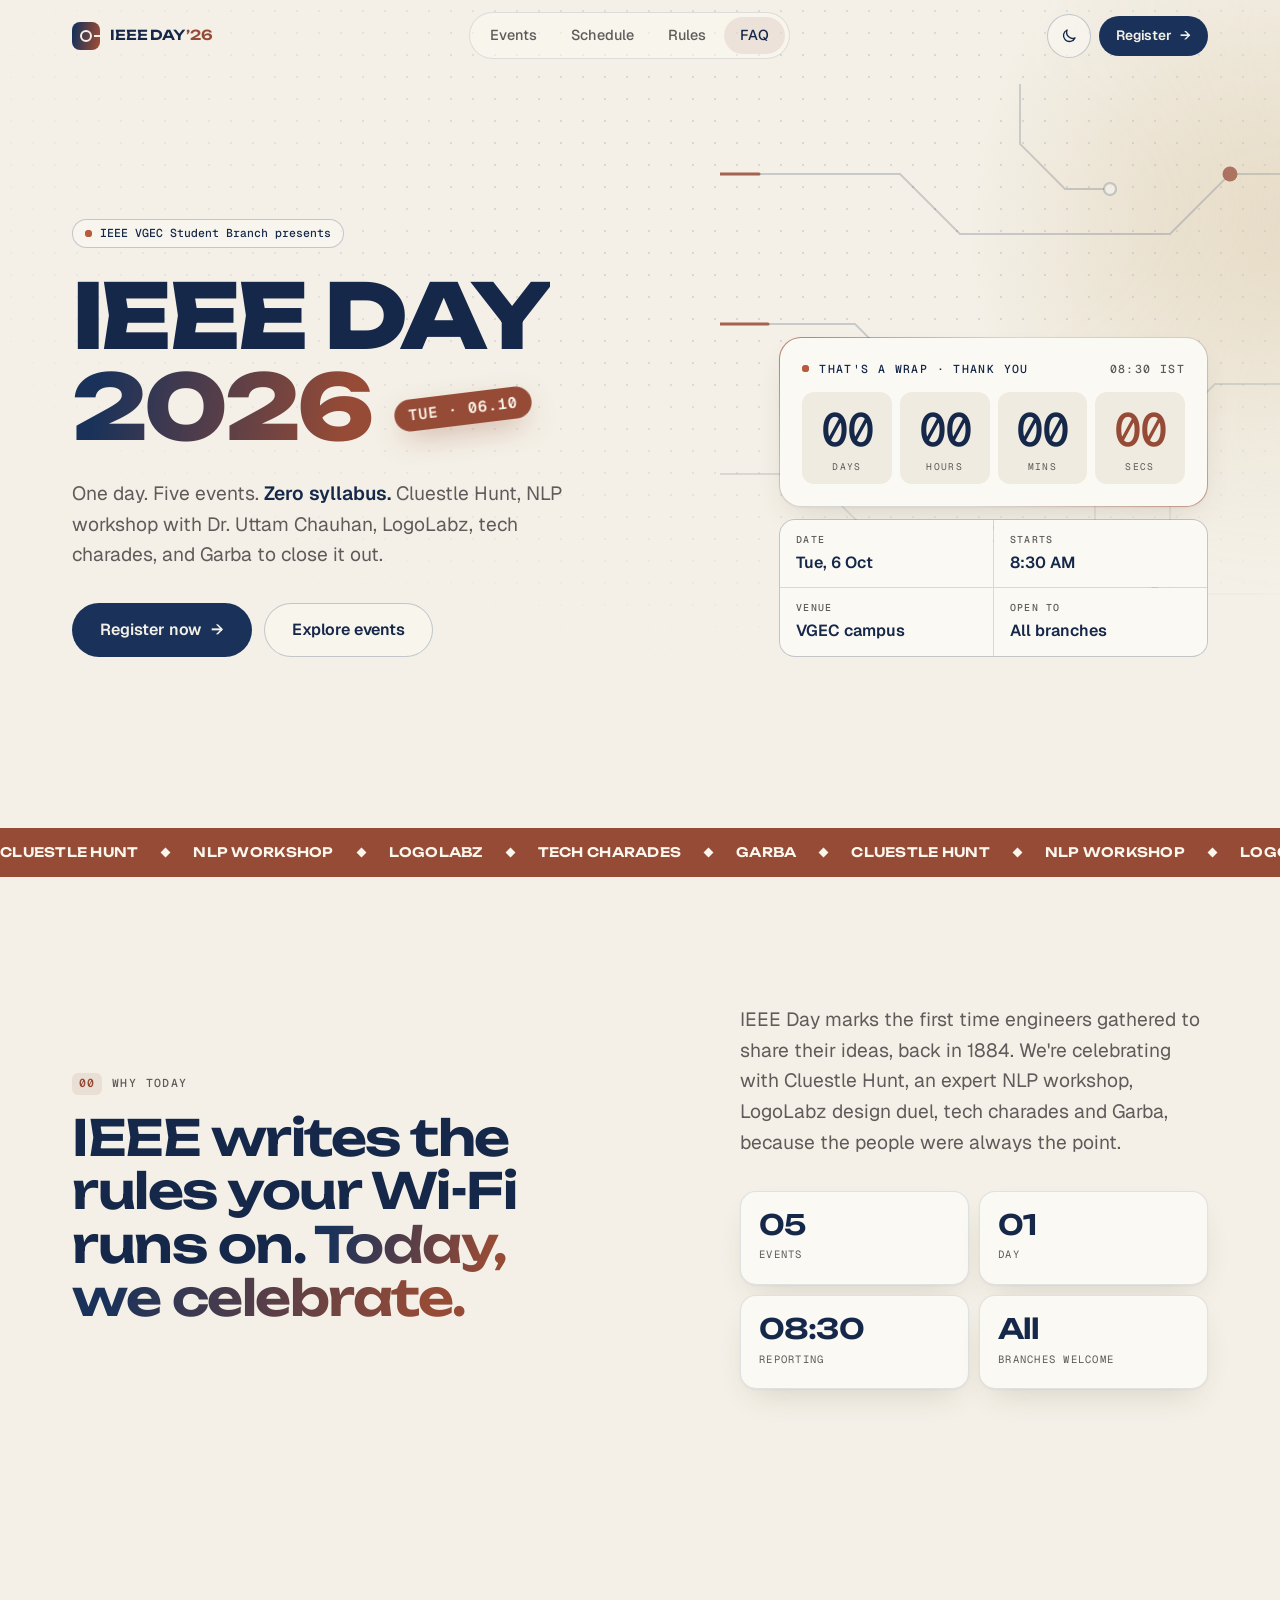
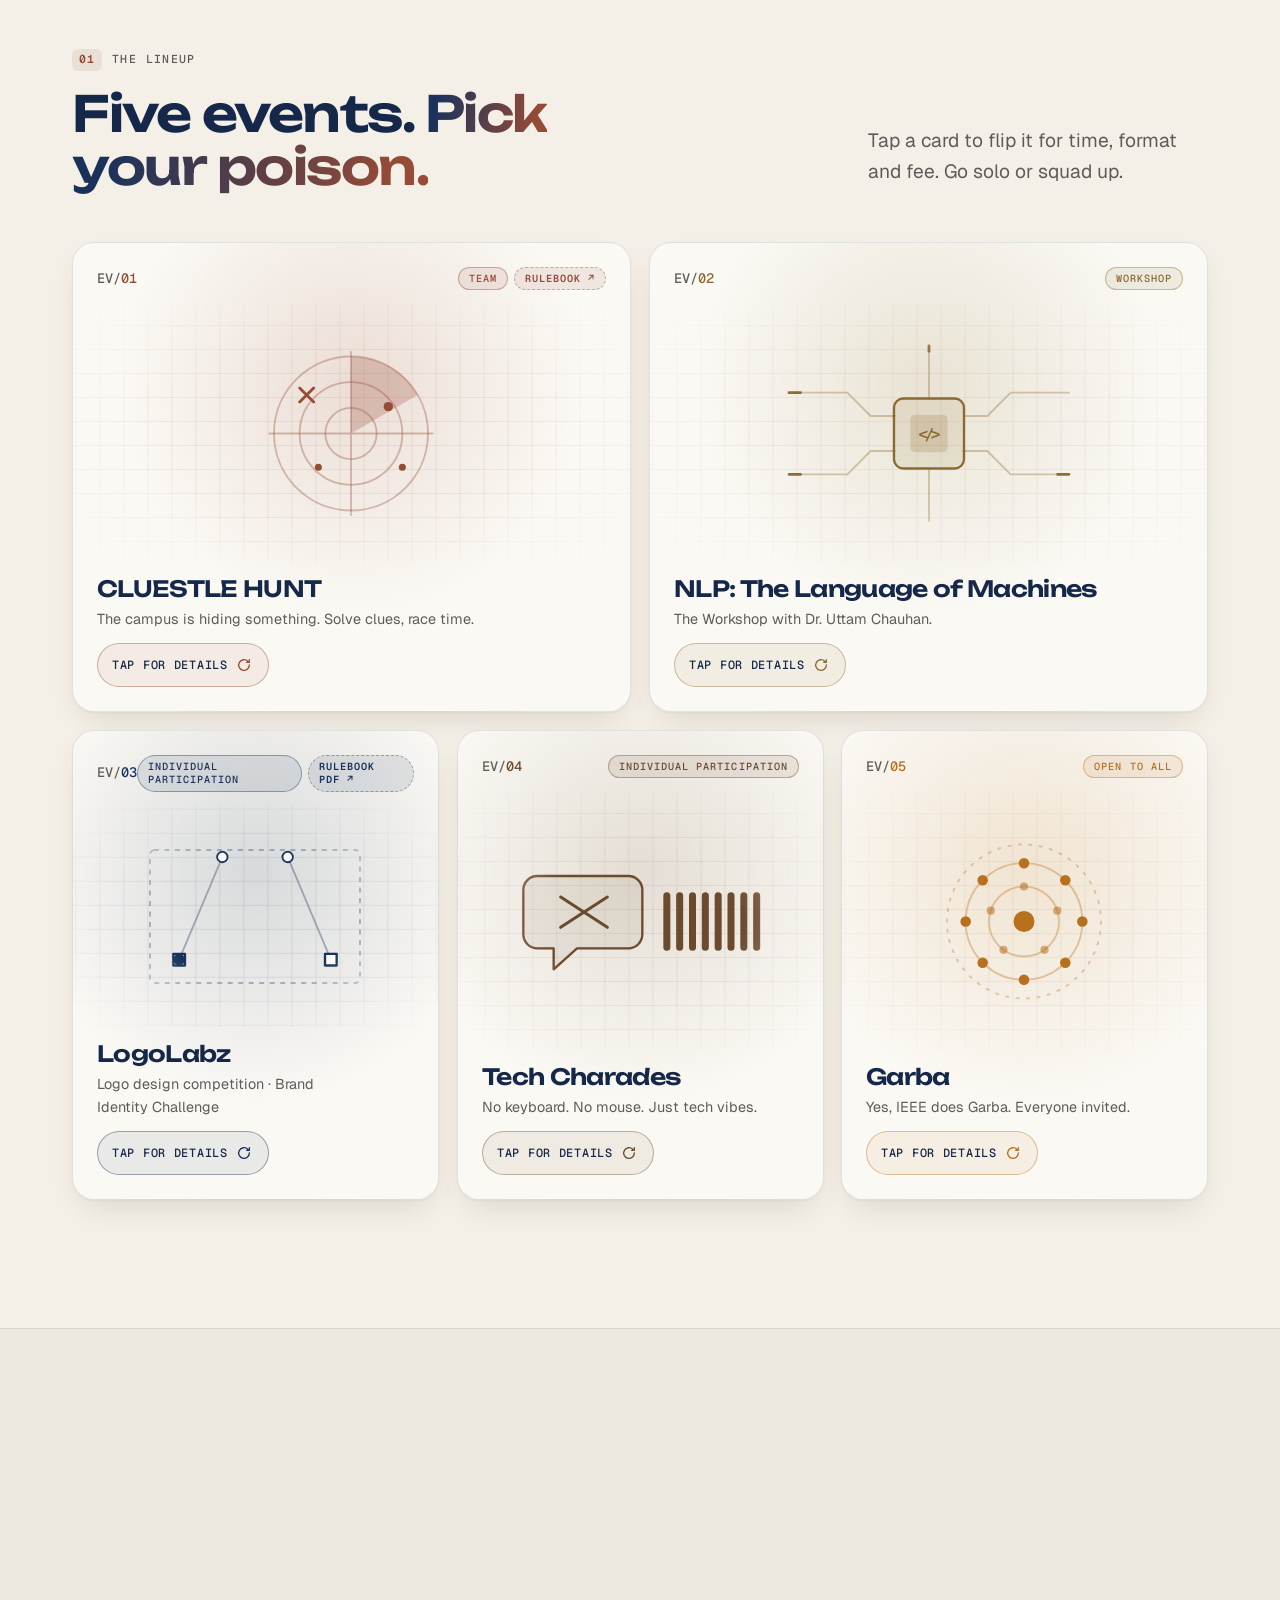
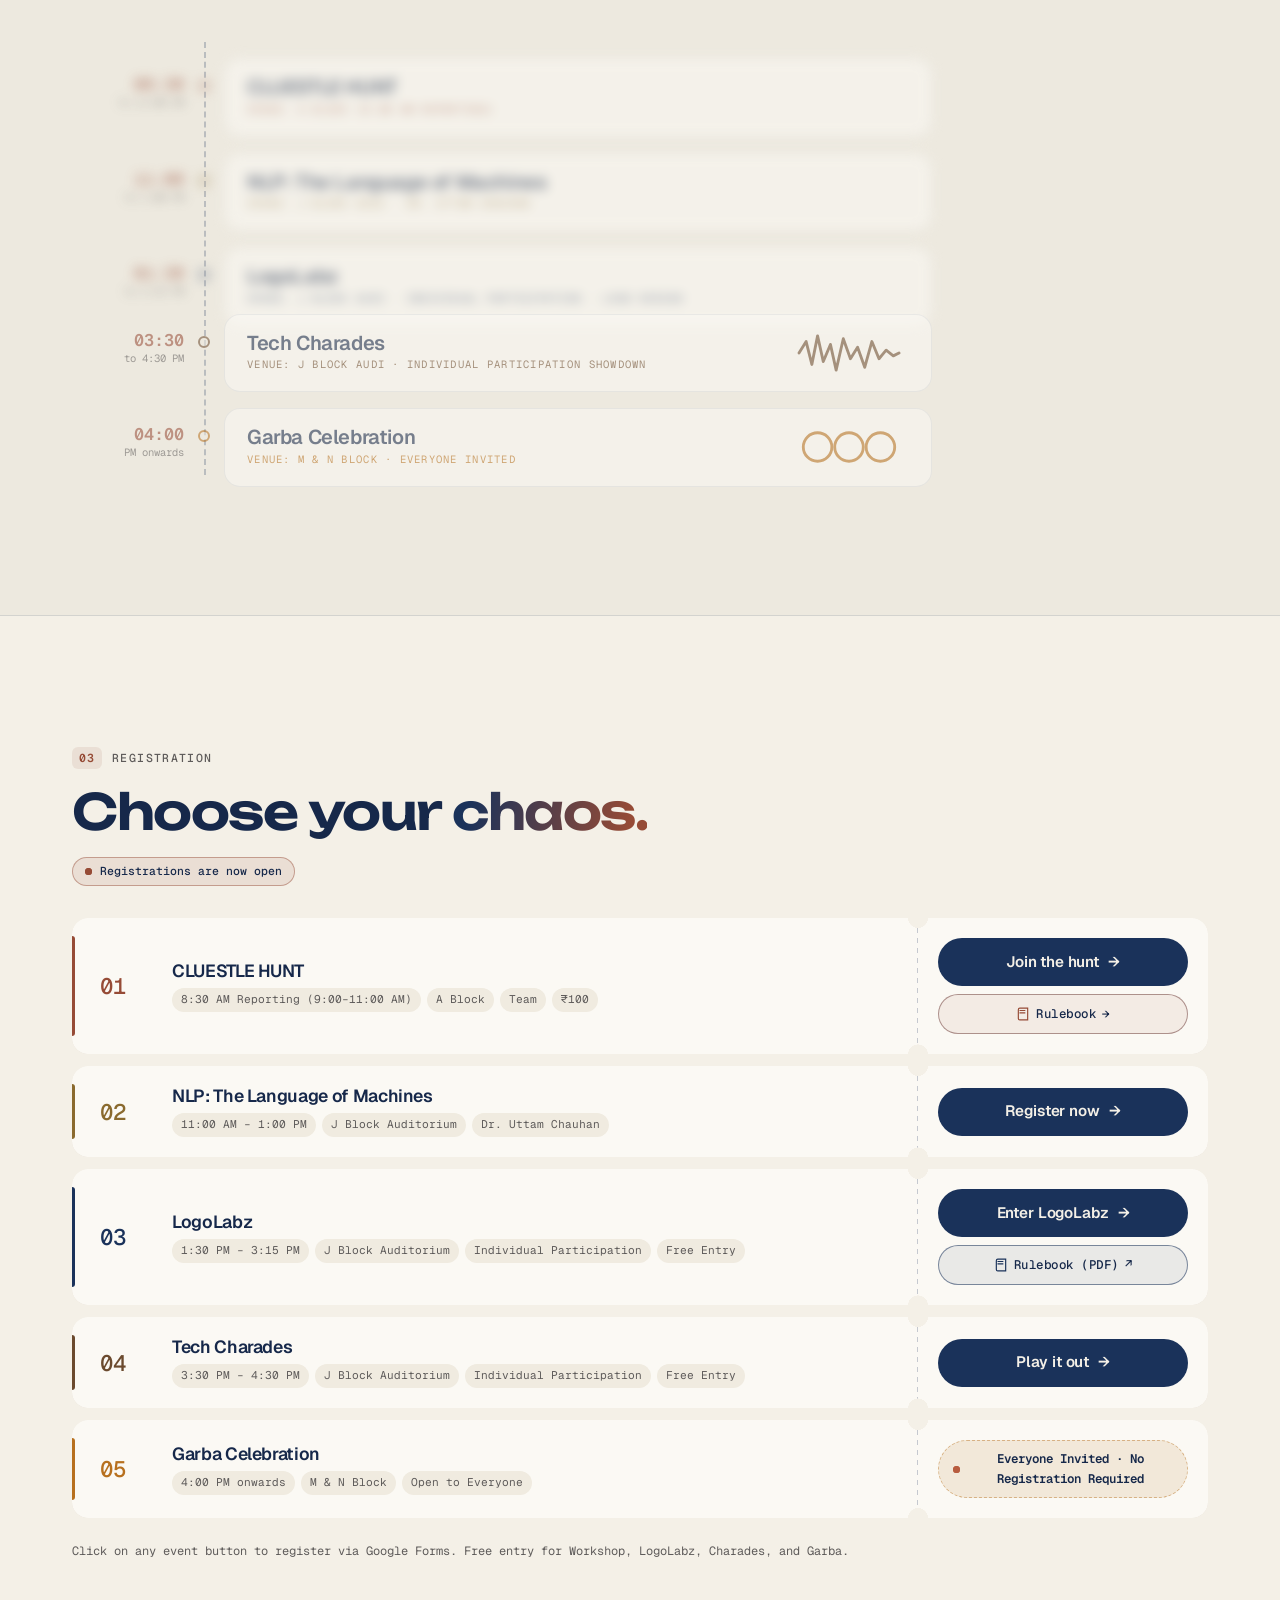
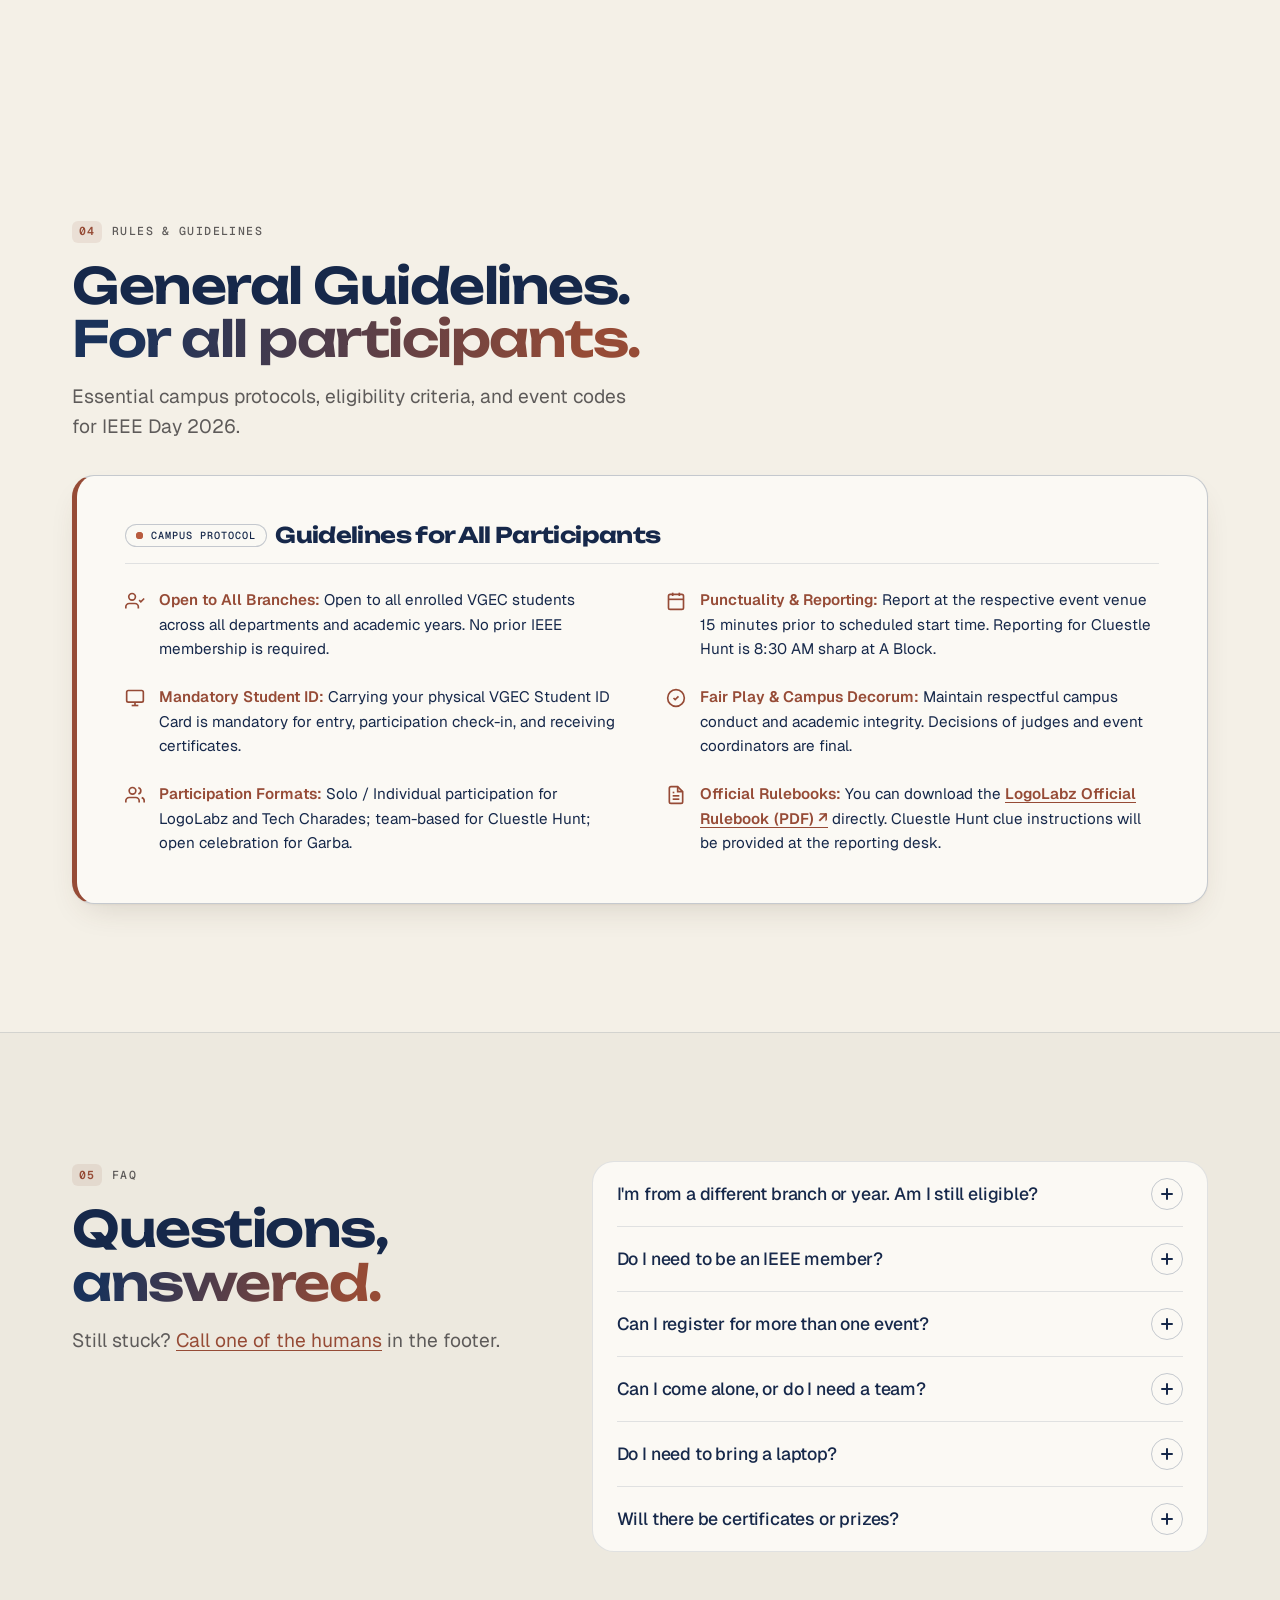
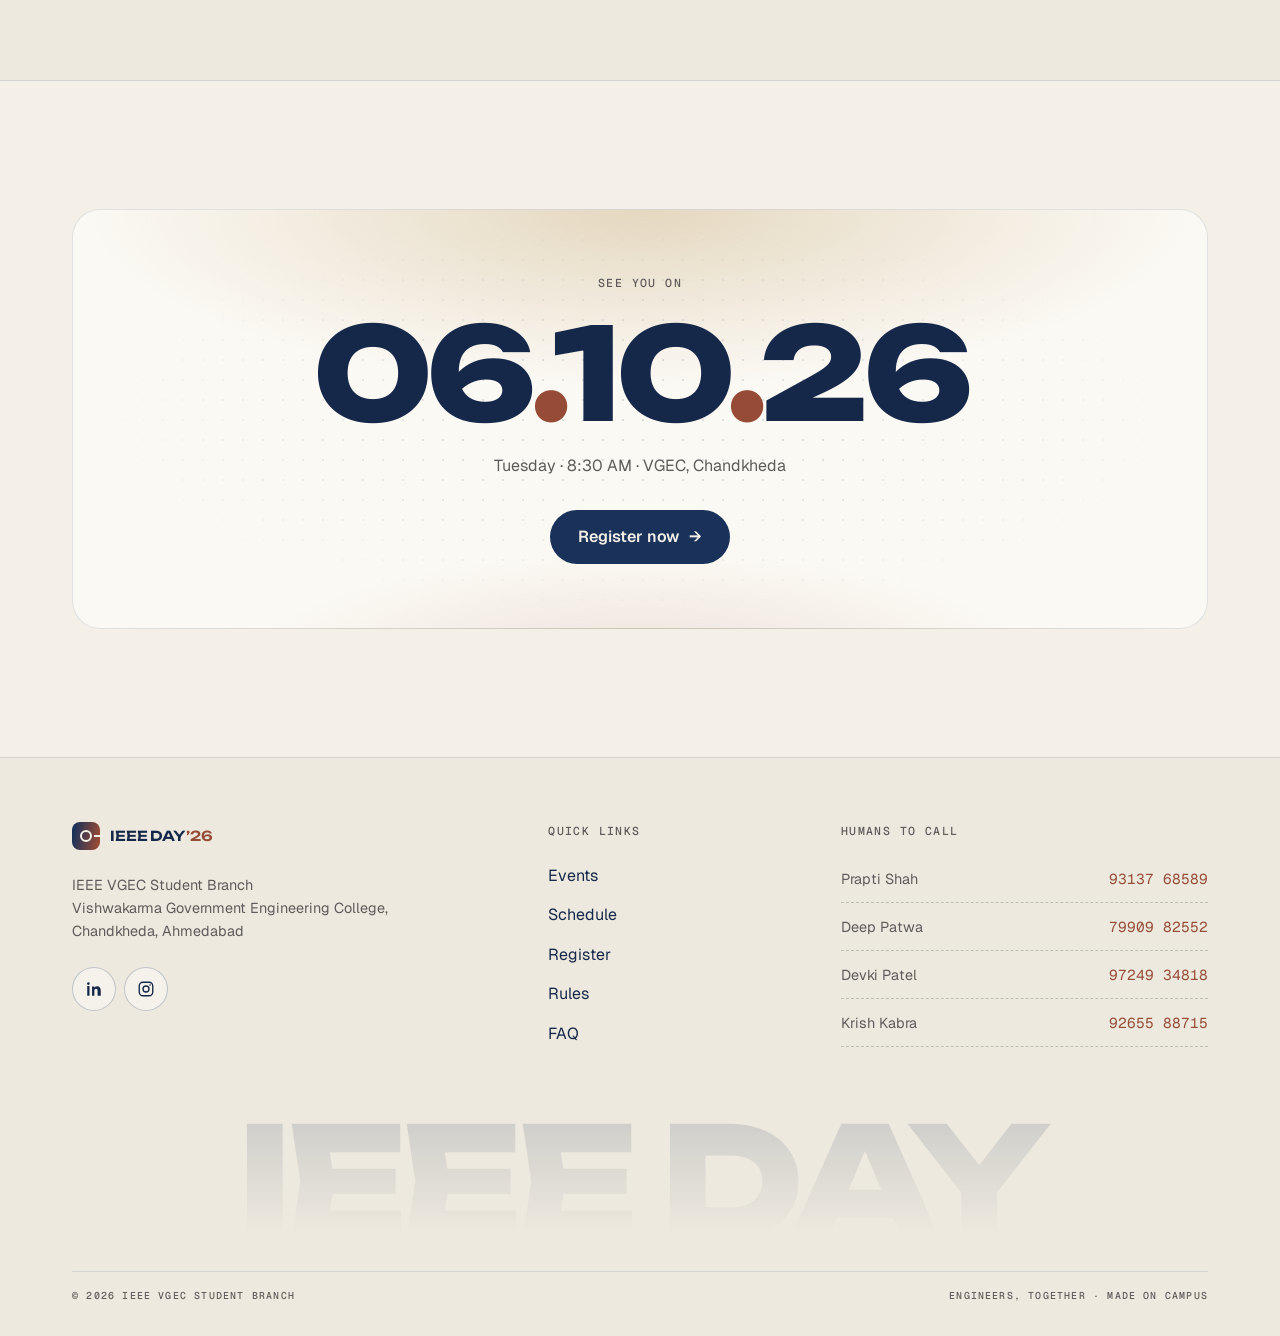
==== commit 338f3a62: "feat: update event details, attach LogoLabz rulebook, and streamline general guidelines - Update Clu" ====
--- a/index.html
+++ b/index.html
@@ -6,7 +6,7 @@
     <meta name="viewport" content="width=device-width, initial-scale=1, viewport-fit=cover">
     <title>IEEE Day 2026 — IEEE VGEC Student Branch</title>
     <meta name="description"
-        content="IEEE Day 2026 at VGEC, Tuesday 6 October. A treasure hunt, a workshop, a brand challenge, tech charades and Garba.">
+        content="IEEE Day 2026 at VGEC, Tuesday 6 October. Cluestle Hunt, NLP Workshop with Dr. Uttam Chauhan, LogoLabz, Tech Charades and Garba.">
     <meta name="theme-color" content="#06080D" media="(prefers-color-scheme: dark)">
     <meta name="theme-color" content="#F5F6F8" media="(prefers-color-scheme: light)">
     <meta name="color-scheme" content="dark light">
@@ -84,7 +84,7 @@
     <!-- Mobile menu (full screen) -->
     <div class="menu" id="menu" hidden>
         <nav class="container menu__inner" aria-label="Menu">
-            <p class="label menu__meta">Index · 06.10.2026</p>
+            <p class="label menu__meta">Index · 06.10.2026 · Starts 8:30 AM</p>
             <ol class="menu__list">
                 <li><a href="#events" class="menu__link"><span class="menu__num">01</span>Events<span class="menu__arrow" aria-hidden="true">↗</span></a></li>
                 <li><a href="#timeline" class="menu__link"><span class="menu__num">02</span>Schedule<span class="menu__arrow" aria-hidden="true">↗</span></a></li>
@@ -140,7 +140,7 @@
                             <span class="hero__sticker" aria-hidden="true">Tue · 06.10</span>
                         </span>
                     </h1>
-                    <p class="hero__lede intro" style="--i:3">One day. Five events. <strong>Zero syllabus.</strong> A treasure hunt, a workshop, a design duel, tech charades, and Garba to close it out.</p>
+                    <p class="hero__lede intro" style="--i:3">One day. Five events. <strong>Zero syllabus.</strong> Cluestle Hunt, NLP workshop with Dr. Uttam Chauhan, LogoLabz, tech charades, and Garba to close it out.</p>
                     <div class="hero__ctas intro" style="--i:4">
                         <a href="#register" class="btn btn--primary btn--lg">Register now <span class="btn__arrow" aria-hidden="true">→</span></a>
                         <a href="#events" class="btn btn--ghost btn--lg">Explore events</a>
@@ -148,10 +148,10 @@
                 </div>
 
                 <div class="hero__panel intro" style="--i:5">
-                    <div class="countdown" id="countdown" data-target="2026-10-06T10:30:00+05:30">
+                    <div class="countdown" id="countdown" data-target="2026-10-06T08:30:00+05:30">
                         <div class="countdown__head">
-                            <span class="label"><span class="live-dot" aria-hidden="true"></span><span id="countdown-status">T-minus · first whistle</span></span>
-                            <span class="label countdown__time">10:30 IST</span>
+                            <span class="label"><span class="live-dot" aria-hidden="true"></span><span id="countdown-status">T-minus · reporting whistle</span></span>
+                            <span class="label countdown__time">08:30 IST</span>
                         </div>
                         <div class="countdown__grid" aria-hidden="true">
                             <div class="countdown__cell"><b data-unit="days">--</b><span>Days</span></div>
@@ -159,12 +159,12 @@
                             <div class="countdown__cell"><b data-unit="minutes">--</b><span>Mins</span></div>
                             <div class="countdown__cell"><b data-unit="seconds">--</b><span>Secs</span></div>
                         </div>
-                        <p class="visually-hidden" id="countdown-text">IEEE Day starts on Tuesday 6 October 2026 at 10:30 AM.</p>
+                        <p class="visually-hidden" id="countdown-text">IEEE Day starts on Tuesday 6 October 2026 with Cluestle Hunt reporting at 8:30 AM.</p>
                     </div>
 
                     <dl class="facts">
                         <div class="facts__item"><dt class="label">Date</dt><dd><time datetime="2026-10-06">Tue, 6 Oct</time></dd></div>
-                        <div class="facts__item"><dt class="label">Starts</dt><dd><time datetime="2026-10-06T10:30">10:30 AM</time></dd></div>
+                        <div class="facts__item"><dt class="label">Starts</dt><dd><time datetime="2026-10-06T08:30">8:30 AM</time></dd></div>
                         <div class="facts__item"><dt class="label">Venue</dt><dd>VGEC campus</dd></div>
                         <div class="facts__item"><dt class="label">Open to</dt><dd>All branches</dd></div>
                     </dl>
@@ -175,8 +175,8 @@
         <!-- Ticker (decorative) -->
         <div class="ticker" aria-hidden="true">
             <div class="ticker__track">
-                <span>Treasure Hunt</span><i></i><span>Workshop</span><i></i><span>Brand Identity Challenge</span><i></i><span>Tech Charades</span><i></i><span>Garba</span><i></i>
-                <span>Treasure Hunt</span><i></i><span>Workshop</span><i></i><span>Brand Identity Challenge</span><i></i><span>Tech Charades</span><i></i><span>Garba</span><i></i>
+                <span>CLUESTLE HUNT</span><i></i><span>NLP WORKSHOP</span><i></i><span>LOGOLABZ</span><i></i><span>TECH CHARADES</span><i></i><span>GARBA</span><i></i>
+                <span>CLUESTLE HUNT</span><i></i><span>NLP WORKSHOP</span><i></i><span>LOGOLABZ</span><i></i><span>TECH CHARADES</span><i></i><span>GARBA</span><i></i>
             </div>
         </div>
 
@@ -190,11 +190,11 @@
                     <h2 class="section-title" id="about-title">IEEE writes the rules your Wi-Fi runs on. <em>Today, we celebrate.</em></h2>
                 </div>
                 <div class="about__body" data-reveal>
-                    <p>IEEE Day marks the first time engineers gathered to share their ideas, back in 1884. We're celebrating with a hunt, a workshop, a design duel, charades and Garba, because the people were always the point.</p>
+                    <p>IEEE Day marks the first time engineers gathered to share their ideas, back in 1884. We're celebrating with Cluestle Hunt, an expert NLP workshop, LogoLabz design duel, tech charades and Garba, because the people were always the point.</p>
                     <ul class="stats">
                         <li><b>05</b><span>Events</span></li>
                         <li><b>01</b><span>Day</span></li>
-                        <li><b>10:30</b><span>First whistle</span></li>
+                        <li><b>08:30</b><span>Reporting</span></li>
                         <li><b>All</b><span>Branches welcome</span></li>
                     </ul>
                 </div>
@@ -220,13 +220,16 @@
 
                 <div class="events__rail" id="events-rail">
 
-                    <!-- 01 — Treasure Hunt: radar sweep -->
+                    <!-- 01 — CLUESTLE HUNT: radar sweep -->
                     <article class="event-card" style="--ev: var(--ev-1)" aria-labelledby="ev-1">
                         <div class="event-card__inner">
                             <div class="event-card__face event-card__front">
                                 <div class="event-card__top">
                                     <span class="event-card__num">01</span>
-                                    <span class="chip chip--sm">Team</span>
+                                    <div class="event-card__tags">
+                                        <span class="chip chip--sm">Team</span>
+                                        <a href="#rules" class="chip chip--sm chip--rulebook" title="View Cluestle Hunt Rulebook">Rulebook ↗</a>
+                                    </div>
                                 </div>
                                 <div class="event-card__art">
                                     <svg class="motif motif--radar" viewBox="0 0 240 150" aria-hidden="true">
@@ -239,9 +242,9 @@
                                     </svg>
                                 </div>
                                 <div class="event-card__bottom">
-                                    <h3 class="event-card__title" id="ev-1">Treasure Hunt</h3>
-                                    <p class="event-card__tagline">The campus is hiding something.</p>
-                                    <button type="button" class="event-card__flip" aria-label="Show Treasure Hunt details">
+                                    <h3 class="event-card__title" id="ev-1">CLUESTLE HUNT</h3>
+                                    <p class="event-card__tagline">The campus is hiding something. Solve clues, race time.</p>
+                                    <button type="button" class="event-card__flip" aria-label="Show Cluestle Hunt details">
                                         <span>Tap for details</span><svg viewBox="0 0 24 24" aria-hidden="true"><path d="M20 12a8 8 0 1 1-2.3-5.6M20 4v4h-4"/></svg>
                                     </button>
                                 </div>
@@ -249,17 +252,22 @@
                             <div class="event-card__face event-card__back">
                                 <div class="event-card__top">
                                     <span class="event-card__num">01</span>
-                                    <span class="label event-card__back-name">Treasure Hunt</span>
-                                </div>
-                                <p class="event-card__desc">VGEC becomes the playing field. Solve questions, follow hints, find the hidden whistles.</p>
+                                    <span class="label event-card__back-name">CLUESTLE HUNT</span>
+                                </div>
+                                <p class="event-card__desc">VGEC becomes the playing field. Solve questions, follow hints, find the hidden checkpoints across campus.</p>
                                 <dl class="event-card__facts">
-                                    <div><dt>When</dt><dd>10:30 – 11:30 AM</dd></div>
+                                    <div><dt>When</dt><dd>9:00 – 11:00 AM <span class="event-card__fact-sub">(8:30 AM Reporting)</span></dd></div>
+                                    <div><dt>Venue</dt><dd>A Block</dd></div>
                                     <div><dt>Format</dt><dd>Team</dd></div>
                                     <div><dt>Fee</dt><dd>₹100</dd></div>
                                 </dl>
                                 <div class="event-card__actions">
-                                    <a href="#register" class="btn btn--primary btn--block">Join the hunt <span class="btn__arrow" aria-hidden="true">→</span></a>
-                                    <button type="button" class="event-card__flip event-card__flip--back" aria-label="Flip Treasure Hunt card back">
+                                    <a href="https://forms.gle/72QvyyjabLZr2YGfA" target="_blank" rel="noopener noreferrer" class="btn btn--primary btn--block">Join the hunt <span class="btn__arrow" aria-hidden="true">→</span></a>
+                                    <a href="#rules" class="btn btn--rulebook btn--block" title="Treasure Hunt Rulebook">
+                                        <svg viewBox="0 0 24 24" width="15" height="15" fill="none" stroke="currentColor" stroke-width="2" aria-hidden="true"><path d="M4 19.5v-15A2.5 2.5 0 0 1 6.5 2H20v20H6.5a2.5 2.5 0 0 1-2.5-2.5Z"/><path d="M6 6h10M6 10h10"/></svg>
+                                        View Rulebook <span class="btn__arrow" aria-hidden="true">→</span>
+                                    </a>
+                                    <button type="button" class="event-card__flip event-card__flip--back" aria-label="Flip Cluestle Hunt card back">
                                         <svg viewBox="0 0 24 24" aria-hidden="true"><path d="M4 12a8 8 0 1 0 2.3-5.6M4 4v4h4"/></svg><span>Flip back</span>
                                     </button>
                                 </div>
@@ -273,7 +281,7 @@
                             <div class="event-card__face event-card__front">
                                 <div class="event-card__top">
                                     <span class="event-card__num">02</span>
-                                    <span class="chip chip--sm">TBA</span>
+                                    <span class="chip chip--sm">Workshop</span>
                                 </div>
                                 <div class="event-card__art">
                                     <svg class="motif motif--chip" viewBox="0 0 240 150" aria-hidden="true">
@@ -285,9 +293,9 @@
                                     </svg>
                                 </div>
                                 <div class="event-card__bottom">
-                                    <h3 class="event-card__title" id="ev-2">Workshop</h3>
-                                    <p class="event-card__tagline">Come curious. Leave with something new.</p>
-                                    <button type="button" class="event-card__flip" aria-label="Show Workshop details">
+                                    <h3 class="event-card__title" id="ev-2">NLP: The Language of Machines</h3>
+                                    <p class="event-card__tagline">The Workshop with Dr. Uttam Chauhan.</p>
+                                    <button type="button" class="event-card__flip" aria-label="Show NLP Workshop details">
                                         <span>Tap for details</span><svg viewBox="0 0 24 24" aria-hidden="true"><path d="M20 12a8 8 0 1 1-2.3-5.6M20 4v4h-4"/></svg>
                                     </button>
                                 </div>
@@ -295,17 +303,17 @@
                             <div class="event-card__face event-card__back">
                                 <div class="event-card__top">
                                     <span class="event-card__num">02</span>
-                                    <span class="label event-card__back-name">Workshop</span>
-                                </div>
-                                <p class="event-card__desc">The topic is still under wraps. It drops soon, so keep an eye on this page.</p>
+                                    <span class="label event-card__back-name">NLP Workshop</span>
+                                </div>
+                                <p class="event-card__desc">Explore how machines understand, process, and generate human language. A practical session into Natural Language Processing, text models, and speech intelligence.</p>
                                 <dl class="event-card__facts">
-                                    <div><dt>When</dt><dd>[TBA]</dd></div>
-                                    <div><dt>Format</dt><dd>[TBA]</dd></div>
-                                    <div><dt>Fee</dt><dd>[TBA]</dd></div>
+                                    <div><dt>When</dt><dd>11:00 AM – 1:00 PM</dd></div>
+                                    <div><dt>Venue</dt><dd>J Block Auditorium</dd></div>
+                                    <div><dt>Speaker</dt><dd>Dr. Uttam Chauhan <span class="event-card__fact-sub">(Assoc. Prof., GEC Modasa)</span></dd></div>
                                 </dl>
                                 <div class="event-card__actions">
-                                    <a href="#register" class="btn btn--primary btn--block">Get curious <span class="btn__arrow" aria-hidden="true">→</span></a>
-                                    <button type="button" class="event-card__flip event-card__flip--back" aria-label="Flip Workshop card back">
+                                    <a href="https://forms.gle/cTFWqSD6ehUetmAm7" target="_blank" rel="noopener noreferrer" class="btn btn--primary btn--block">Register for workshop <span class="btn__arrow" aria-hidden="true">→</span></a>
+                                    <button type="button" class="event-card__flip event-card__flip--back" aria-label="Flip NLP Workshop card back">
                                         <svg viewBox="0 0 24 24" aria-hidden="true"><path d="M4 12a8 8 0 1 0 2.3-5.6M4 4v4h4"/></svg><span>Flip back</span>
                                     </button>
                                 </div>
@@ -313,13 +321,16 @@
                         </div>
                     </article>
 
-                    <!-- 03 — Brand Identity Challenge: pen tool drawing a curve -->
+                    <!-- 03 — LogoLabz: pen tool drawing a curve -->
                     <article class="event-card" style="--ev: var(--ev-3)" aria-labelledby="ev-3">
                         <div class="event-card__inner">
                             <div class="event-card__face event-card__front">
                                 <div class="event-card__top">
                                     <span class="event-card__num">03</span>
-                                    <span class="chip chip--sm">Individual</span>
+                                    <div class="event-card__tags">
+                                        <span class="chip chip--sm">Individual Participation</span>
+                                        <a href="Rulebook_Logolabz.pdf" target="_blank" rel="noopener noreferrer" class="chip chip--sm chip--rulebook" title="View LogoLabz Rulebook PDF">Rulebook PDF ↗</a>
+                                    </div>
                                 </div>
                                 <div class="event-card__art">
                                     <svg class="motif motif--pen" viewBox="0 0 240 150" aria-hidden="true">
@@ -334,9 +345,9 @@
                                     </svg>
                                 </div>
                                 <div class="event-card__bottom">
-                                    <h3 class="event-card__title" id="ev-3">Brand Identity Challenge</h3>
-                                    <p class="event-card__tagline">A brand. A blank canvas. No bad ideas.</p>
-                                    <button type="button" class="event-card__flip" aria-label="Show Brand Identity Challenge details">
+                                    <h3 class="event-card__title" id="ev-3">LogoLabz</h3>
+                                    <p class="event-card__tagline">Logo design competition · Brand Identity Challenge</p>
+                                    <button type="button" class="event-card__flip" aria-label="Show LogoLabz details">
                                         <span>Tap for details</span><svg viewBox="0 0 24 24" aria-hidden="true"><path d="M20 12a8 8 0 1 1-2.3-5.6M20 4v4h-4"/></svg>
                                     </button>
                                 </div>
@@ -344,17 +355,22 @@
                             <div class="event-card__face event-card__back">
                                 <div class="event-card__top">
                                     <span class="event-card__num">03</span>
-                                    <span class="label event-card__back-name">Brand Identity</span>
-                                </div>
-                                <p class="event-card__desc">Get a hypothetical brand, design its logo and identity. Judged on uniqueness, innovation and creativity.</p>
+                                    <span class="label event-card__back-name">LogoLabz</span>
+                                </div>
+                                <p class="event-card__desc">Get a hypothetical brand prompt, craft its logo and visual identity from scratch. Individual participation. Judged on design creativity and a short presentation.</p>
                                 <dl class="event-card__facts">
-                                    <div><dt>When</dt><dd>[TBA]</dd></div>
-                                    <div><dt>Format</dt><dd>Individual</dd></div>
-                                    <div><dt>Fee</dt><dd>[TBA]</dd></div>
+                                    <div><dt>When</dt><dd>1:30 PM – 3:15 PM</dd></div>
+                                    <div><dt>Venue</dt><dd>J Block Auditorium</dd></div>
+                                    <div><dt>Format</dt><dd>Individual Participation</dd></div>
+                                    <div><dt>Fee</dt><dd>Free Entry</dd></div>
                                 </dl>
                                 <div class="event-card__actions">
-                                    <a href="#register" class="btn btn--primary btn--block">Build the brand <span class="btn__arrow" aria-hidden="true">→</span></a>
-                                    <button type="button" class="event-card__flip event-card__flip--back" aria-label="Flip Brand Identity Challenge card back">
+                                    <a href="https://forms.gle/fBsXAFacX6NCqsjV9" target="_blank" rel="noopener noreferrer" class="btn btn--primary btn--block">Enter LogoLabz <span class="btn__arrow" aria-hidden="true">→</span></a>
+                                    <a href="Rulebook_Logolabz.pdf" target="_blank" rel="noopener noreferrer" class="btn btn--rulebook btn--block">
+                                        <svg viewBox="0 0 24 24" width="15" height="15" fill="none" stroke="currentColor" stroke-width="2" aria-hidden="true"><path d="M4 19.5v-15A2.5 2.5 0 0 1 6.5 2H20v20H6.5a2.5 2.5 0 0 1-2.5-2.5Z"/><path d="M6 6h10M6 10h10"/></svg>
+                                        View Rulebook (PDF) <span class="btn__arrow" aria-hidden="true">↗</span>
+                                    </a>
+                                    <button type="button" class="event-card__flip event-card__flip--back" aria-label="Flip LogoLabz card back">
                                         <svg viewBox="0 0 24 24" aria-hidden="true"><path d="M4 12a8 8 0 1 0 2.3-5.6M4 4v4h4"/></svg><span>Flip back</span>
                                     </button>
                                 </div>
@@ -368,7 +384,7 @@
                             <div class="event-card__face event-card__front">
                                 <div class="event-card__top">
                                     <span class="event-card__num">04</span>
-                                    <span class="chip chip--sm">Team</span>
+                                    <span class="chip chip--sm">Individual Participation</span>
                                 </div>
                                 <div class="event-card__art">
                                     <svg class="motif motif--charades" viewBox="0 0 240 150" aria-hidden="true">
@@ -388,7 +404,7 @@
                                 </div>
                                 <div class="event-card__bottom">
                                     <h3 class="event-card__title" id="ev-4">Tech Charades</h3>
-                                    <p class="event-card__tagline">No keyboard. No mouse. Just vibes.</p>
+                                    <p class="event-card__tagline">No keyboard. No mouse. Just tech vibes.</p>
                                     <button type="button" class="event-card__flip" aria-label="Show Tech Charades details">
                                         <span>Tap for details</span><svg viewBox="0 0 24 24" aria-hidden="true"><path d="M20 12a8 8 0 1 1-2.3-5.6M20 4v4h-4"/></svg>
                                     </button>
@@ -399,14 +415,15 @@
                                     <span class="event-card__num">04</span>
                                     <span class="label event-card__back-name">Tech Charades</span>
                                 </div>
-                                <p class="event-card__desc">Dumb charades, but every word is a tech term. Act out "recursion". We dare you.</p>
+                                <p class="event-card__desc">Dumb charades, but every word is a tech term. Act out "recursion" or "deadlock" without speaking. Individual participation showdown.</p>
                                 <dl class="event-card__facts">
-                                    <div><dt>When</dt><dd>[TBA]</dd></div>
-                                    <div><dt>Format</dt><dd>Team</dd></div>
-                                    <div><dt>Fee</dt><dd>[TBA]</dd></div>
+                                    <div><dt>When</dt><dd>3:30 PM – 4:30 PM</dd></div>
+                                    <div><dt>Venue</dt><dd>J Block Auditorium</dd></div>
+                                    <div><dt>Format</dt><dd>Individual Participation</dd></div>
+                                    <div><dt>Fee</dt><dd>Free Entry</dd></div>
                                 </dl>
                                 <div class="event-card__actions">
-                                    <a href="#register" class="btn btn--primary btn--block">Play it out <span class="btn__arrow" aria-hidden="true">→</span></a>
+                                    <a href="https://forms.gle/aD3humeoC4r9Qjvu6" target="_blank" rel="noopener noreferrer" class="btn btn--primary btn--block">Play it out <span class="btn__arrow" aria-hidden="true">→</span></a>
                                     <button type="button" class="event-card__flip event-card__flip--back" aria-label="Flip Tech Charades card back">
                                         <svg viewBox="0 0 24 24" aria-hidden="true"><path d="M4 12a8 8 0 1 0 2.3-5.6M4 4v4h4"/></svg><span>Flip back</span>
                                     </button>
@@ -421,7 +438,7 @@
                             <div class="event-card__face event-card__front">
                                 <div class="event-card__top">
                                     <span class="event-card__num">05</span>
-                                    <span class="chip chip--sm">Everyone</span>
+                                    <span class="chip chip--sm">Open to All</span>
                                 </div>
                                 <div class="event-card__art">
                                     <svg class="motif motif--garba" viewBox="0 0 240 150" aria-hidden="true">
@@ -444,7 +461,7 @@
                                 </div>
                                 <div class="event-card__bottom">
                                     <h3 class="event-card__title" id="ev-5">Garba</h3>
-                                    <p class="event-card__tagline">Yes, IEEE does Garba.</p>
+                                    <p class="event-card__tagline">Yes, IEEE does Garba. Everyone invited.</p>
                                     <button type="button" class="event-card__flip" aria-label="Show Garba details">
                                         <span>Tap for details</span><svg viewBox="0 0 24 24" aria-hidden="true"><path d="M20 12a8 8 0 1 1-2.3-5.6M20 4v4h-4"/></svg>
                                     </button>
@@ -455,14 +472,16 @@
                                     <span class="event-card__num">05</span>
                                     <span class="label event-card__back-name">Garba</span>
                                 </div>
-                                <p class="event-card__desc">A Gujarati Garba celebration to close the day. Solo, duo or the whole friend group.</p>
+                                <p class="event-card__desc">A Gujarati Garba celebration to close the day. Solo, duo or the whole friend group — all students, faculty and branches welcome.</p>
                                 <dl class="event-card__facts">
-                                    <div><dt>When</dt><dd>[TBA]</dd></div>
-                                    <div><dt>Format</dt><dd>Everyone</dd></div>
-                                    <div><dt>Fee</dt><dd>[TBA]</dd></div>
+                                    <div><dt>When</dt><dd>4:00 PM onwards</dd></div>
+                                    <div><dt>Venue</dt><dd>M & N Block</dd></div>
                                 </dl>
                                 <div class="event-card__actions">
-                                    <a href="#register" class="btn btn--primary btn--block">Join the circle <span class="btn__arrow" aria-hidden="true">→</span></a>
+                                    <div class="event-card__open-notice">
+                                        <span class="chip chip--sm"><span class="live-dot" aria-hidden="true"></span>Everyone Invited</span>
+                                        <p>Free entry · No registration required!</p>
+                                    </div>
                                     <button type="button" class="event-card__flip event-card__flip--back" aria-label="Flip Garba card back">
                                         <svg viewBox="0 0 24 24" aria-hidden="true"><path d="M4 12a8 8 0 1 0 2.3-5.6M4 4v4h4"/></svg><span>Flip back</span>
                                     </button>
@@ -493,56 +512,56 @@
                 <div class="section-head" data-reveal>
                     <p class="eyebrow"><span class="eyebrow__num">02</span><span data-scramble>Schedule</span></p>
                     <h2 class="section-title" id="timeline-title">The day, <em>plotted.</em></h2>
-                    <p class="section-sub">Tuesday, 6 October. Times marked TBA get locked in soon.</p>
+                    <p class="section-sub">Tuesday, 6 October. Plotted from first whistle to evening Garba.</p>
                 </div>
 
                 <ol class="timeline__list">
-                    <li class="timeline__item" style="--ev: var(--ev-1)" data-start="2026-10-06T10:30:00+05:30" data-end="2026-10-06T11:30:00+05:30" data-reveal>
-                        <time class="timeline__time" datetime="2026-10-06T10:30">10:30<small>to 11:30 AM</small></time>
+                    <li class="timeline__item" style="--ev: var(--ev-1)" data-start="2026-10-06T08:30:00+05:30" data-end="2026-10-06T11:00:00+05:30" data-reveal>
+                        <time class="timeline__time" datetime="2026-10-06T08:30">08:30<small>to 11:00 AM</small></time>
                         <div class="timeline__card">
                             <div>
-                                <h3 class="timeline__name">Treasure Hunt</h3>
-                                <p class="timeline__signal">Signal: running <span class="timeline__live">Live now</span></p>
+                                <h3 class="timeline__name">CLUESTLE HUNT</h3>
+                                <p class="timeline__signal">Venue: A Block (8:30 AM Reporting) <span class="timeline__live">Live now</span></p>
                             </div>
                             <svg class="timeline__wave" viewBox="0 0 70 28" aria-hidden="true"><path d="M0 24 L8 10 L14 22 L22 4 L30 20 L38 6 L46 22 L54 8 L62 20 L70 24"/></svg>
                         </div>
                     </li>
-                    <li class="timeline__item" style="--ev: var(--ev-2)" data-reveal>
-                        <span class="timeline__time">TBA</span>
+                    <li class="timeline__item" style="--ev: var(--ev-2)" data-start="2026-10-06T11:00:00+05:30" data-end="2026-10-06T13:00:00+05:30" data-reveal>
+                        <time class="timeline__time" datetime="2026-10-06T11:00">11:00<small>to 1:00 PM</small></time>
                         <div class="timeline__card">
                             <div>
-                                <h3 class="timeline__name">Workshop</h3>
-                                <p class="timeline__signal">Signal: focused</p>
+                                <h3 class="timeline__name">NLP: The Language of Machines</h3>
+                                <p class="timeline__signal">Venue: J Block Audi · Dr. Uttam Chauhan</p>
                             </div>
                             <svg class="timeline__wave" viewBox="0 0 70 28" aria-hidden="true"><path d="M0 14 Q 9 0 18 14 T 35 14 T 52 14 T 70 14"/></svg>
                         </div>
                     </li>
-                    <li class="timeline__item" style="--ev: var(--ev-3)" data-reveal>
-                        <span class="timeline__time">TBA</span>
+                    <li class="timeline__item" style="--ev: var(--ev-3)" data-start="2026-10-06T13:30:00+05:30" data-end="2026-10-06T15:15:00+05:30" data-reveal>
+                        <time class="timeline__time" datetime="2026-10-06T13:30">01:30<small>to 3:15 PM</small></time>
                         <div class="timeline__card">
                             <div>
-                                <h3 class="timeline__name">Brand Identity Challenge</h3>
-                                <p class="timeline__signal">Signal: sharp</p>
+                                <h3 class="timeline__name">LogoLabz</h3>
+                                <p class="timeline__signal">Venue: J Block Audi · Individual Participation · Logo Design</p>
                             </div>
                             <svg class="timeline__wave" viewBox="0 0 70 28" aria-hidden="true"><path d="M0 24 V4 H12 V24 H24 V4 H36 V24 H48 V4 H60 V24 H70"/></svg>
                         </div>
                     </li>
-                    <li class="timeline__item" style="--ev: var(--ev-4)" data-reveal>
-                        <span class="timeline__time">TBA</span>
+                    <li class="timeline__item" style="--ev: var(--ev-4)" data-start="2026-10-06T15:30:00+05:30" data-end="2026-10-06T16:30:00+05:30" data-reveal>
+                        <time class="timeline__time" datetime="2026-10-06T15:30">03:30<small>to 4:30 PM</small></time>
                         <div class="timeline__card">
                             <div>
                                 <h3 class="timeline__name">Tech Charades</h3>
-                                <p class="timeline__signal">Signal: loud</p>
+                                <p class="timeline__signal">Venue: J Block Audi · Individual Participation Showdown</p>
                             </div>
                             <svg class="timeline__wave" viewBox="0 0 70 28" aria-hidden="true"><path d="M0 14 L5 6 L9 22 L13 2 L17 20 L22 8 L26 26 L31 4 L36 18 L41 10 L46 24 L51 6 L56 18 L61 12 L66 16 L70 14"/></svg>
                         </div>
                     </li>
-                    <li class="timeline__item" style="--ev: var(--ev-5)" data-reveal>
-                        <span class="timeline__time">Evening<small>TBA</small></span>
+                    <li class="timeline__item" style="--ev: var(--ev-5)" data-start="2026-10-06T16:00:00+05:30" data-end="2026-10-06T20:00:00+05:30" data-reveal>
+                        <time class="timeline__time" datetime="2026-10-06T16:00">04:00<small>PM onwards</small></time>
                         <div class="timeline__card">
                             <div>
-                                <h3 class="timeline__name">Garba</h3>
-                                <p class="timeline__signal">Signal: circular</p>
+                                <h3 class="timeline__name">Garba Celebration</h3>
+                                <p class="timeline__signal">Venue: M & N Block · Everyone Invited</p>
                             </div>
                             <svg class="timeline__wave" viewBox="0 0 70 28" aria-hidden="true"><circle cx="13" cy="14" r="10"/><circle cx="35" cy="14" r="10"/><circle cx="57" cy="14" r="10"/></svg>
                         </div>
@@ -562,74 +581,117 @@
                 <div class="section-head" data-reveal>
                     <p class="eyebrow"><span class="eyebrow__num">03</span><span data-scramble>Registration</span></p>
                     <h2 class="section-title" id="register-title">Choose your <em>chaos.</em></h2>
-                    <p class="section-sub"><span class="chip chip--warn"><span class="live-dot" aria-hidden="true"></span>Registration closes [Date TBA]</span></p>
+                    <p class="section-sub"><span class="chip chip--warn"><span class="live-dot" aria-hidden="true"></span>Registrations are now open</span></p>
                 </div>
 
                 <ol class="tickets">
                     <li class="ticket" style="--ev: var(--ev-1)" data-reveal>
                         <span class="ticket__num">01</span>
                         <div class="ticket__body">
-                            <h3 class="ticket__name">Treasure Hunt</h3>
-                            <p class="ticket__meta"><span>10:30–11:30 AM</span><span>Team</span><span>₹100</span></p>
-                        </div>
-                        <a class="btn btn--primary ticket__btn" data-registration-url="" aria-disabled="true">Join the hunt <span class="btn__arrow" aria-hidden="true">→</span></a>
+                            <h3 class="ticket__name">CLUESTLE HUNT</h3>
+                            <p class="ticket__meta"><span>8:30 AM Reporting (9:00–11:00 AM)</span><span>A Block</span><span>Team</span><span>₹100</span></p>
+                        </div>
+                        <div class="ticket__actions">
+                            <a href="https://forms.gle/72QvyyjabLZr2YGfA" target="_blank" rel="noopener noreferrer" class="btn btn--primary ticket__btn" data-registration-url="https://forms.gle/72QvyyjabLZr2YGfA">Join the hunt <span class="btn__arrow" aria-hidden="true">→</span></a>
+                            <a href="#rules" class="ticket__rulebook-btn" title="View Cluestle Hunt Rulebook">
+                                <svg viewBox="0 0 24 24" width="14" height="14" fill="none" stroke="currentColor" stroke-width="2" aria-hidden="true"><path d="M4 19.5v-15A2.5 2.5 0 0 1 6.5 2H20v20H6.5a2.5 2.5 0 0 1-2.5-2.5Z"/><path d="M6 6h10M6 10h10"/></svg>
+                                Rulebook <span class="btn__arrow" aria-hidden="true">→</span>
+                            </a>
+                        </div>
                     </li>
                     <li class="ticket" style="--ev: var(--ev-2)" data-reveal>
                         <span class="ticket__num">02</span>
                         <div class="ticket__body">
-                            <h3 class="ticket__name">Workshop</h3>
-                            <p class="ticket__meta"><span>[Time]</span><span>[Seats]</span><span>[Fee]</span></p>
-                        </div>
-                        <a class="btn btn--primary ticket__btn" data-registration-url="" aria-disabled="true">Get curious <span class="btn__arrow" aria-hidden="true">→</span></a>
+                            <h3 class="ticket__name">NLP: The Language of Machines</h3>
+                            <p class="ticket__meta"><span>11:00 AM – 1:00 PM</span><span>J Block Auditorium</span><span>Dr. Uttam Chauhan</span></p>
+                        </div>
+                        <div class="ticket__actions">
+                            <a href="https://forms.gle/cTFWqSD6ehUetmAm7" target="_blank" rel="noopener noreferrer" class="btn btn--primary ticket__btn" data-registration-url="https://forms.gle/cTFWqSD6ehUetmAm7">Register now <span class="btn__arrow" aria-hidden="true">→</span></a>
+                        </div>
                     </li>
                     <li class="ticket" style="--ev: var(--ev-3)" data-reveal>
                         <span class="ticket__num">03</span>
                         <div class="ticket__body">
-                            <h3 class="ticket__name">Brand Identity Challenge</h3>
-                            <p class="ticket__meta"><span>[Time]</span><span>Individual</span><span>[Fee]</span></p>
-                        </div>
-                        <a class="btn btn--primary ticket__btn" data-registration-url="" aria-disabled="true">Build the brand <span class="btn__arrow" aria-hidden="true">→</span></a>
+                            <h3 class="ticket__name">LogoLabz</h3>
+                            <p class="ticket__meta"><span>1:30 PM – 3:15 PM</span><span>J Block Auditorium</span><span>Individual Participation</span><span>Free Entry</span></p>
+                        </div>
+                        <div class="ticket__actions">
+                            <a href="https://forms.gle/fBsXAFacX6NCqsjV9" target="_blank" rel="noopener noreferrer" class="btn btn--primary ticket__btn" data-registration-url="https://forms.gle/fBsXAFacX6NCqsjV9">Enter LogoLabz <span class="btn__arrow" aria-hidden="true">→</span></a>
+                            <a href="Rulebook_Logolabz.pdf" target="_blank" rel="noopener noreferrer" class="ticket__rulebook-btn" title="View LogoLabz Rulebook PDF">
+                                <svg viewBox="0 0 24 24" width="14" height="14" fill="none" stroke="currentColor" stroke-width="2" aria-hidden="true"><path d="M4 19.5v-15A2.5 2.5 0 0 1 6.5 2H20v20H6.5a2.5 2.5 0 0 1-2.5-2.5Z"/><path d="M6 6h10M6 10h10"/></svg>
+                                Rulebook (PDF) <span class="btn__arrow" aria-hidden="true">↗</span>
+                            </a>
+                        </div>
                     </li>
                     <li class="ticket" style="--ev: var(--ev-4)" data-reveal>
                         <span class="ticket__num">04</span>
                         <div class="ticket__body">
                             <h3 class="ticket__name">Tech Charades</h3>
-                            <p class="ticket__meta"><span>[Time]</span><span>[Team size]</span><span>[Fee]</span></p>
-                        </div>
-                        <a class="btn btn--primary ticket__btn" data-registration-url="" aria-disabled="true">Play it out <span class="btn__arrow" aria-hidden="true">→</span></a>
+                            <p class="ticket__meta"><span>3:30 PM – 4:30 PM</span><span>J Block Auditorium</span><span>Individual Participation</span><span>Free Entry</span></p>
+                        </div>
+                        <div class="ticket__actions">
+                            <a href="https://forms.gle/aD3humeoC4r9Qjvu6" target="_blank" rel="noopener noreferrer" class="btn btn--primary ticket__btn" data-registration-url="https://forms.gle/aD3humeoC4r9Qjvu6">Play it out <span class="btn__arrow" aria-hidden="true">→</span></a>
+                        </div>
                     </li>
                     <li class="ticket" style="--ev: var(--ev-5)" data-reveal>
                         <span class="ticket__num">05</span>
                         <div class="ticket__body">
-                            <h3 class="ticket__name">Garba</h3>
-                            <p class="ticket__meta"><span>[Evening]</span><span>Everyone</span><span>[Fee]</span></p>
-                        </div>
-                        <a class="btn btn--primary ticket__btn" data-registration-url="" aria-disabled="true">Join the circle <span class="btn__arrow" aria-hidden="true">→</span></a>
+                            <h3 class="ticket__name">Garba Celebration</h3>
+                            <p class="ticket__meta"><span>4:00 PM onwards</span><span>M & N Block</span><span>Open to Everyone</span></p>
+                        </div>
+                        <div class="ticket__actions">
+                            <span class="ticket__open-pass"><span class="live-dot" aria-hidden="true"></span> Everyone Invited · No Registration Required</span>
+                        </div>
                     </li>
                 </ol>
-                <p class="register__note">Links go live soon. The buttons unlock on their own.</p>
+                <p class="register__note">Click on any event button to register via Google Forms. Free entry for Workshop, LogoLabz, Charades, and Garba.</p>
             </div>
         </section>
 
         <!-- =====================================================
-             RULES — not assigned yet
-             Replace the terminal lines with the real rulebook once it's confirmed.
+             RULES & GUIDELINES
+             General guidelines for all participants
              ===================================================== -->
         <section class="section rules" id="rules" aria-labelledby="rules-title">
             <div class="container">
                 <div class="section-head" data-reveal>
-                    <p class="eyebrow"><span class="eyebrow__num">04</span><span data-scramble>The fine print</span></p>
-                    <h2 class="section-title" id="rules-title">Rules. <em>Yes, even here.</em></h2>
-                </div>
-
-                <div class="terminal" data-reveal>
-                    <div class="terminal__bar" aria-hidden="true"><i></i><i></i><i></i><span>~/ieee-day/rulebook.txt</span></div>
-                    <div class="terminal__body">
-                        <p><span class="terminal__prompt">$</span> cat rulebook.txt</p>
-                        <p class="terminal__out">Rules and guidelines will be announced soon.</p>
-                        <p class="terminal__out">Event-specific rules will be listed here, one block per event.</p>
-                        <p><span class="terminal__prompt">$</span> <span class="terminal__cursor" aria-hidden="true"></span></p>
+                    <p class="eyebrow"><span class="eyebrow__num">04</span><span data-scramble>Rules &amp; Guidelines</span></p>
+                    <h2 class="section-title" id="rules-title">General Guidelines. <em>For all participants.</em></h2>
+                    <p class="section-sub">Essential campus protocols, eligibility criteria, and event codes for IEEE Day 2026.</p>
+                </div>
+
+                <!-- General Guidelines Notice -->
+                <div class="rules__notice" data-reveal>
+                    <div class="rules__notice-head">
+                        <span class="chip chip--sm"><span class="live-dot" aria-hidden="true"></span>Campus Protocol</span>
+                        <h3 class="rules__notice-title">Guidelines for All Participants</h3>
                     </div>
+                    <ul class="rules__notice-list">
+                        <li>
+                            <svg viewBox="0 0 24 24" width="20" height="20" fill="none" stroke="currentColor" stroke-width="2" aria-hidden="true"><path d="M16 21v-2a4 4 0 0 0-4-4H5a4 4 0 0 0-4 4v2"/><circle cx="8.5" cy="7" r="4"/><polyline points="17 11 19 13 23 9"/></svg>
+                            <div><strong>Open to All Branches:</strong> Open to all enrolled VGEC students across all departments and academic years. No prior IEEE membership is required.</div>
+                        </li>
+                        <li>
+                            <svg viewBox="0 0 24 24" width="20" height="20" fill="none" stroke="currentColor" stroke-width="2" aria-hidden="true"><rect x="3" y="4" width="18" height="18" rx="2" ry="2"/><line x1="16" y1="2" x2="16" y2="6"/><line x1="8" y1="2" x2="8" y2="6"/><line x1="3" y1="10" x2="21" y2="10"/></svg>
+                            <div><strong>Punctuality &amp; Reporting:</strong> Report at the respective event venue 15 minutes prior to scheduled start time. Reporting for Cluestle Hunt is 8:30 AM sharp at A Block.</div>
+                        </li>
+                        <li>
+                            <svg viewBox="0 0 24 24" width="20" height="20" fill="none" stroke="currentColor" stroke-width="2" aria-hidden="true"><rect x="2" y="3" width="20" height="14" rx="2"/><line x1="8" y1="21" x2="16" y2="21"/><line x1="12" y1="17" x2="12" y2="21"/></svg>
+                            <div><strong>Mandatory Student ID:</strong> Carrying your physical VGEC Student ID Card is mandatory for entry, participation check-in, and receiving certificates.</div>
+                        </li>
+                        <li>
+                            <svg viewBox="0 0 24 24" width="20" height="20" fill="none" stroke="currentColor" stroke-width="2" aria-hidden="true"><circle cx="12" cy="12" r="10"/><path d="m9 12 2 2 4-4"/></svg>
+                            <div><strong>Fair Play &amp; Campus Decorum:</strong> Maintain respectful campus conduct and academic integrity. Decisions of judges and event coordinators are final.</div>
+                        </li>
+                        <li>
+                            <svg viewBox="0 0 24 24" width="20" height="20" fill="none" stroke="currentColor" stroke-width="2" aria-hidden="true"><path d="M17 21v-2a4 4 0 0 0-4-4H5a4 4 0 0 0-4 4v2"/><circle cx="9" cy="7" r="4"/><path d="M23 21v-2a4 4 0 0 0-3-3.87"/><path d="M16 3.13a4 4 0 0 1 0 7.75"/></svg>
+                            <div><strong>Participation Formats:</strong> Solo / Individual participation for LogoLabz and Tech Charades; team-based for Cluestle Hunt; open celebration for Garba.</div>
+                        </li>
+                        <li>
+                            <svg viewBox="0 0 24 24" width="20" height="20" fill="none" stroke="currentColor" stroke-width="2" aria-hidden="true"><path d="M14 2H6a2 2 0 0 0-2 2v16a2 2 0 0 0 2 2h12a2 2 0 0 0 2-2V8z"/><polyline points="14 2 14 8 20 8"/><line x1="16" y1="13" x2="8" y2="13"/><line x1="16" y1="17" x2="8" y2="17"/><polyline points="10 9 9 9 8 9"/></svg>
+                            <div><strong>Official Rulebooks:</strong> You can download the <a href="Rulebook_Logolabz.pdf" target="_blank" rel="noopener noreferrer" class="rules__notice-link">LogoLabz Official Rulebook (PDF) ↗</a> directly. Cluestle Hunt clue instructions will be provided at the reporting desk.</div>
+                        </li>
+                    </ul>
                 </div>
             </div>
         </section>
@@ -661,11 +723,11 @@
                     </details>
                     <details class="qa-item">
                         <summary class="qa-q">Can I come alone, or do I need a team?<span class="qa-icon" aria-hidden="true"></span></summary>
-                        <div class="qa-a"><p>Depends on the event. Treasure Hunt is team-based (5 members). Brand Identity Challenge, the Workshop and Tech Charades are individual. Garba is open to everyone: solo, duo, whole friend group.</p></div>
+                        <div class="qa-a"><p>Depends on the event. Cluestle Hunt is team-based. LogoLabz, the NLP Workshop, and Tech Charades are individual participation. Garba is open to everyone: solo, duo, or the whole friend group.</p></div>
                     </details>
                     <details class="qa-item">
                         <summary class="qa-q">Do I need to bring a laptop?<span class="qa-icon" aria-hidden="true"></span></summary>
-                        <div class="qa-a"><p>Not required for most events. The Workshop may involve a practical component, so a laptop is useful but not mandatory. We'll confirm in the workshop announcement. For everything else, just yourself.</p></div>
+                        <div class="qa-a"><p>Not strictly required for all events. The NLP Workshop with Dr. Uttam Chauhan explores machine learning concepts, so bringing a laptop is helpful if you wish to follow along hands-on. For LogoLabz, refer to the official rulebook for design submission guidelines.</p></div>
                     </details>
                     <details class="qa-item">
                         <summary class="qa-q">Will there be certificates or prizes?<span class="qa-icon" aria-hidden="true"></span></summary>
@@ -681,7 +743,7 @@
                 <div class="outro__inner" data-reveal>
                     <p class="label outro__kicker">See you on</p>
                     <h2 class="outro__title" id="outro-title">06<span>.</span>10<span>.</span>26</h2>
-                    <p class="outro__sub">Tuesday · 10:30 AM · VGEC, Chandkheda</p>
+                    <p class="outro__sub">Tuesday · 8:30 AM · VGEC, Chandkheda</p>
                     <a href="#register" class="btn btn--primary btn--lg">Register now <span class="btn__arrow" aria-hidden="true">→</span></a>
                 </div>
             </div>
@@ -737,7 +799,7 @@
     <!-- Mobile register dock: slides up after the hero, hides near registration -->
     <div class="dock" id="dock" inert>
         <div class="dock__info">
-            <span class="label">06.10 · 10:30 AM</span>
+            <span class="label">06.10 · 8:30 AM</span>
             <strong id="dock-countdown">IEEE Day 2026</strong>
         </div>
         <a href="#register" class="btn btn--primary btn--sm">Register <span class="btn__arrow" aria-hidden="true">→</span></a>
--- a/css/sections.css
+++ b/css/sections.css
@@ -524,9 +524,21 @@
     color: var(--color-muted);
 }
 
+.ticket__actions {
+    grid-column: 1 / -1;
+    display: flex;
+    flex-wrap: wrap;
+    gap: 8px;
+    align-items: center;
+    margin-top: 24px;
+}
+
+.ticket__actions .btn {
+    flex: 1 1 140px;
+}
+
 .ticket__btn {
-    grid-column: 1 / -1;
-    margin-top: 34px;
+    margin-top: 0;
 }
 
 .ticket__btn[aria-disabled="true"]::before {
@@ -534,6 +546,53 @@
     color: var(--color-accent);
 }
 
+.ticket__rulebook-btn {
+    display: inline-flex;
+    align-items: center;
+    justify-content: center;
+    gap: 6px;
+    min-height: 40px;
+    padding: 0.5rem 0.9rem;
+    border-radius: var(--radius-pill);
+    border: 1px solid color-mix(in srgb, var(--ev) 40%, var(--color-line-strong));
+    background: color-mix(in srgb, var(--ev) 8%, transparent);
+    color: var(--color-text);
+    font-family: var(--font-mono);
+    font-size: 0.78rem;
+    font-weight: 500;
+    letter-spacing: 0.04em;
+    text-decoration: none;
+    transition: background-color var(--duration-fast) ease, border-color var(--duration-fast) ease;
+}
+
+.ticket__rulebook-btn:hover {
+    border-color: var(--ev);
+    background: color-mix(in srgb, var(--ev) 18%, transparent);
+}
+
+.ticket__rulebook-btn svg {
+    flex-shrink: 0;
+    stroke: var(--ev);
+}
+
+.ticket__open-pass {
+    display: inline-flex;
+    align-items: center;
+    justify-content: center;
+    gap: 8px;
+    width: 100%;
+    min-height: 42px;
+    padding: 8px 14px;
+    border-radius: var(--radius-pill);
+    background: color-mix(in srgb, var(--ev) 12%, transparent);
+    border: 1px dashed color-mix(in srgb, var(--ev) 45%, transparent);
+    font-family: var(--font-mono);
+    font-size: 0.78rem;
+    font-weight: 600;
+    color: var(--color-text);
+    text-align: center;
+}
+
 .register__note {
     margin-top: var(--space-4);
     font-family: var(--font-mono);
@@ -544,7 +603,7 @@
 @media (min-width: 640px) {
     /* Laptop/tablet: one row, stub on the right behind a vertical tear */
     .ticket {
-        --stub: 250px;
+        --stub: 270px;
         grid-template-columns: 3rem 1fr var(--stub);
         column-gap: var(--space-4);
         padding: 20px 20px 20px 28px;
@@ -564,9 +623,19 @@
         bottom: 18px;
     }
 
-    .ticket__btn {
+    .ticket__actions {
         grid-column: auto;
+        display: flex;
+        flex-direction: column;
+        align-items: stretch;
+        gap: 8px;
         margin: 0 0 0 20px;
+        justify-content: center;
+    }
+
+    .ticket__actions .btn {
+        flex: 0 0 auto;
+        width: 100%;
     }
 }
 
@@ -577,78 +646,83 @@
 }
 
 
-/* ---------- Rules (terminal) ---------- */
-/* The terminal stays dark in both themes, like a real one. */
-
-.terminal {
-    max-width: 800px;
-    overflow: hidden;
+/* ---------- Rules (Participant Guidelines) ---------- */
+
+.rules__notice {
+    padding: var(--space-5);
     border: 1px solid var(--color-line-strong);
+    border-left: 5px solid var(--color-accent);
     border-radius: var(--radius-lg);
-    background: #0A1224;
-    color: #CFD6E4;
-    font-family: var(--font-mono);
-    font-size: 0.86rem;
+    background: var(--color-surface);
     box-shadow: var(--shadow-card);
 }
 
-.terminal__bar {
+.rules__notice-head {
     display: flex;
-    align-items: center;
-    gap: 7px;
-    padding: 12px 16px;
-    background: #122039;
-    border-bottom: 1px solid rgba(255, 255, 255, 0.06);
-}
-
-.terminal__bar i {
-    width: 11px;
-    height: 11px;
-    border-radius: 50%;
-    background: #FF5F57;
-}
-
-.terminal__bar i:nth-child(2) { background: #FEBC2E; }
-.terminal__bar i:nth-child(3) { background: #28C840; }
-
-.terminal__bar span {
-    margin-left: auto;
-    font-size: 0.7rem;
-    color: #6B7489;
-}
-
-.terminal__body {
-    display: grid;
-    gap: 8px;
-    padding: var(--space-4) 18px;
-}
-
-.terminal__prompt {
-    color: #D9BE8C;
-}
-
-.terminal__out {
-    padding-left: 1.2em;
-    color: #8FB0E8;
-}
-
-.terminal__cursor {
-    display: inline-block;
-    width: 0.55em;
-    height: 1.1em;
-    vertical-align: text-bottom;
-    background: #D9BE8C;
-    animation: cursor-blink 1.1s steps(1) infinite;
-}
-
-@keyframes cursor-blink {
-    50% { opacity: 0; }
-}
-
-@media (min-width: 640px) {
-    .terminal__body {
-        padding: var(--space-5) var(--space-4);
-        font-size: 0.92rem;
+    flex-wrap: wrap;
+    align-items: center;
+    gap: var(--space-2);
+    margin-bottom: var(--space-4);
+    padding-bottom: var(--space-3);
+    border-bottom: 1px solid var(--color-line);
+}
+
+.rules__notice-title {
+    font-family: var(--font-display);
+    font-size: clamp(1.15rem, 1rem + 0.5vw, 1.35rem);
+    font-weight: 700;
+    color: var(--color-text);
+    margin: 0;
+}
+
+.rules__notice-list {
+    display: grid;
+    gap: var(--space-4);
+    list-style: none;
+    padding: 0;
+    margin: 0;
+}
+
+.rules__notice-list li {
+    display: flex;
+    align-items: flex-start;
+    gap: 14px;
+    font-size: 0.95rem;
+    line-height: 1.6;
+    color: var(--color-text);
+}
+
+.rules__notice-list li svg {
+    flex-shrink: 0;
+    margin-top: 3px;
+    stroke: var(--color-accent);
+}
+
+.rules__notice-list li strong {
+    color: var(--color-accent);
+    font-weight: 600;
+}
+
+.rules__notice-link {
+    color: var(--color-accent);
+    font-weight: 600;
+    text-decoration: underline;
+    text-underline-offset: 3px;
+    transition: color var(--duration-fast) ease;
+}
+
+.rules__notice-link:hover {
+    color: var(--color-text);
+}
+
+@media (min-width: 680px) {
+    .rules__notice {
+        padding: var(--space-6);
+    }
+
+    .rules__notice-list {
+        grid-template-columns: repeat(2, 1fr);
+        gap: var(--space-4) var(--space-6);
     }
 }
 
--- a/css/events.css
+++ b/css/events.css
@@ -152,10 +152,30 @@
     color: var(--color-muted);
 }
 
+.event-card__tags {
+    display: inline-flex;
+    align-items: center;
+    gap: 6px;
+}
+
 .event-card__top .chip {
     border-color: color-mix(in srgb, var(--ev) 40%, transparent);
     background: color-mix(in srgb, var(--ev) 10%, transparent);
     color: var(--ev);
+}
+
+.chip--rulebook {
+    text-decoration: none;
+    border-style: dashed;
+    cursor: pointer;
+    font-weight: 600;
+    transition: background-color var(--duration-fast) ease, border-color var(--duration-fast) ease, transform var(--duration-fast) ease;
+}
+
+.chip--rulebook:hover {
+    border-style: solid;
+    background: color-mix(in srgb, var(--ev) 24%, transparent);
+    transform: translateY(-1px);
 }
 
 /* ---------- Front: art + bottom ---------- */
@@ -241,9 +261,9 @@
 .event-card__desc {
     position: relative;
     z-index: 1;
-    margin-top: var(--space-4);
-    font-size: 1.05rem;
-    line-height: 1.5;
+    margin-top: var(--space-3);
+    font-size: 0.94rem;
+    line-height: 1.45;
 }
 
 .event-card__facts {
@@ -259,7 +279,7 @@
     justify-content: space-between;
     align-items: baseline;
     gap: var(--space-3);
-    padding: 11px 0;
+    padding: 9px 0;
     border-bottom: 1px dashed var(--color-line-strong);
 }
 
@@ -273,17 +293,75 @@
 
 .event-card__facts dd {
     font-family: var(--font-mono);
-    font-size: 0.92rem;
+    font-size: 0.9rem;
     font-weight: 500;
     text-align: right;
 }
 
+.event-card__fact-sub {
+    display: block;
+    font-size: 0.72rem;
+    font-weight: 400;
+    color: var(--color-muted);
+}
+
 .event-card__actions {
     position: relative;
     z-index: 1;
     display: grid;
+    gap: 7px;
+    margin-top: var(--space-3);
+}
+
+.btn--rulebook {
+    display: inline-flex;
+    align-items: center;
+    justify-content: center;
+    gap: 7px;
+    min-height: 38px;
+    padding: 6px 14px;
+    border: 1px solid color-mix(in srgb, var(--ev) 40%, transparent);
+    border-radius: var(--radius-pill);
+    background: color-mix(in srgb, var(--ev) 10%, transparent);
+    color: var(--color-text);
+    font-family: var(--font-mono);
+    font-size: 0.76rem;
+    font-weight: 500;
+    letter-spacing: 0.05em;
+    text-decoration: none;
+    text-transform: uppercase;
+    transition: background-color var(--duration-fast) ease, border-color var(--duration-fast) ease, transform var(--duration-fast) ease;
+}
+
+.btn--rulebook:hover {
+    border-color: var(--ev);
+    background: color-mix(in srgb, var(--ev) 22%, transparent);
+    color: var(--color-text);
+    transform: translateY(-1px);
+}
+
+.btn--rulebook svg {
+    flex-shrink: 0;
+    stroke: var(--ev);
+}
+
+.event-card__open-notice {
+    display: flex;
+    flex-direction: column;
+    align-items: center;
     gap: 6px;
-    margin-top: var(--space-4);
+    padding: 10px 14px;
+    border-radius: var(--radius-sm);
+    background: color-mix(in srgb, var(--ev) 10%, transparent);
+    border: 1px dashed color-mix(in srgb, var(--ev) 38%, transparent);
+    text-align: center;
+}
+
+.event-card__open-notice p {
+    font-family: var(--font-mono);
+    font-size: 0.8rem;
+    color: var(--color-text);
+    font-weight: 500;
 }
 
 .event-card__flip--back {
--- a/css/responsive.css
+++ b/css/responsive.css
@@ -7,22 +7,148 @@
    for cross-section fixes found while testing on real phones.
    ========================================================= */
 
-/* Small phones (iPhone SE, older Androids ≈ 320–360px) */
+/* Small mobile devices (iPhone SE, older Androids ≈ 320–360px) */
 @media (max-width: 360px) {
     .hero__title {
-        font-size: 3.6rem;
+        font-size: 2.1rem;
+        line-height: 1.04;
+    }
+
+    .hero__sticker {
+        font-size: 0.7rem;
+        padding: 0.4em 0.75em;
+    }
+
+    .countdown__cell {
+        padding: 10px 2px 8px;
     }
 
     .countdown__cell b {
-        font-size: 1.6rem;
+        font-size: 1.4rem;
+    }
+
+    .countdown__cell span {
+        font-size: 0.54rem;
+        letter-spacing: 0.08em;
     }
 
     .brand__text {
+        font-size: 0.78rem;
+    }
+
+    .event-card {
+        flex-basis: calc(100vw - 32px);
+        height: 520px;
+    }
+
+    .event-card__face {
+        padding: 16px 14px;
+    }
+
+    .event-card__title {
+        font-size: 1.1rem;
+    }
+
+    .event-card__desc {
+        font-size: 0.85rem;
+    }
+
+    .event-card__facts dd {
         font-size: 0.8rem;
     }
 
+    .event-card__facts dt {
+        font-size: 0.6rem;
+    }
+
+    .timeline__list {
+        --time-col: 3.8rem;
+        --rail-gap: 0.7rem;
+    }
+
+    .timeline__time {
+        font-size: 0.74rem;
+    }
+
+    .timeline__wave {
+        display: none;
+    }
+
+    .ticket {
+        padding: 14px 12px 14px 16px;
+    }
+
+    .ticket__num {
+        font-size: 1.1rem;
+    }
+
+    .ticket__meta span {
+        font-size: 0.64rem;
+        padding: 2px 6px;
+    }
+}
+
+/* General phones & compact screens (<= 480px) */
+@media (max-width: 480px) {
+    .timeline__list {
+        --time-col: 4.4rem;
+        --rail-gap: 1rem;
+    }
+
+    .timeline__time {
+        font-size: 0.82rem;
+    }
+
+    .timeline__time small {
+        font-size: 0.62rem;
+    }
+
+    .timeline__card {
+        padding: 11px 12px;
+    }
+
+    .timeline__name {
+        font-size: 0.95rem;
+    }
+
+    .timeline__wave {
+        width: 48px;
+        height: 22px;
+    }
+
+    .event-card {
+        height: 505px;
+    }
+
+    .event-card__desc {
+        font-size: 0.88rem;
+        line-height: 1.4;
+    }
+
+    .event-card__facts div {
+        padding: 8px 0;
+    }
+
     .event-card__facts dd {
-        font-size: 0.78rem;
+        font-size: 0.85rem;
+    }
+
+    .ticket__meta {
+        gap: 5px;
+    }
+
+    .ticket__meta span {
+        font-size: 0.68rem;
+        padding: 2px 7px;
+    }
+
+    .ticket__name {
+        font-size: 1.02rem;
+    }
+
+    .ticket__actions .btn {
+        min-height: 42px;
+        font-size: 0.82rem;
     }
 }
 
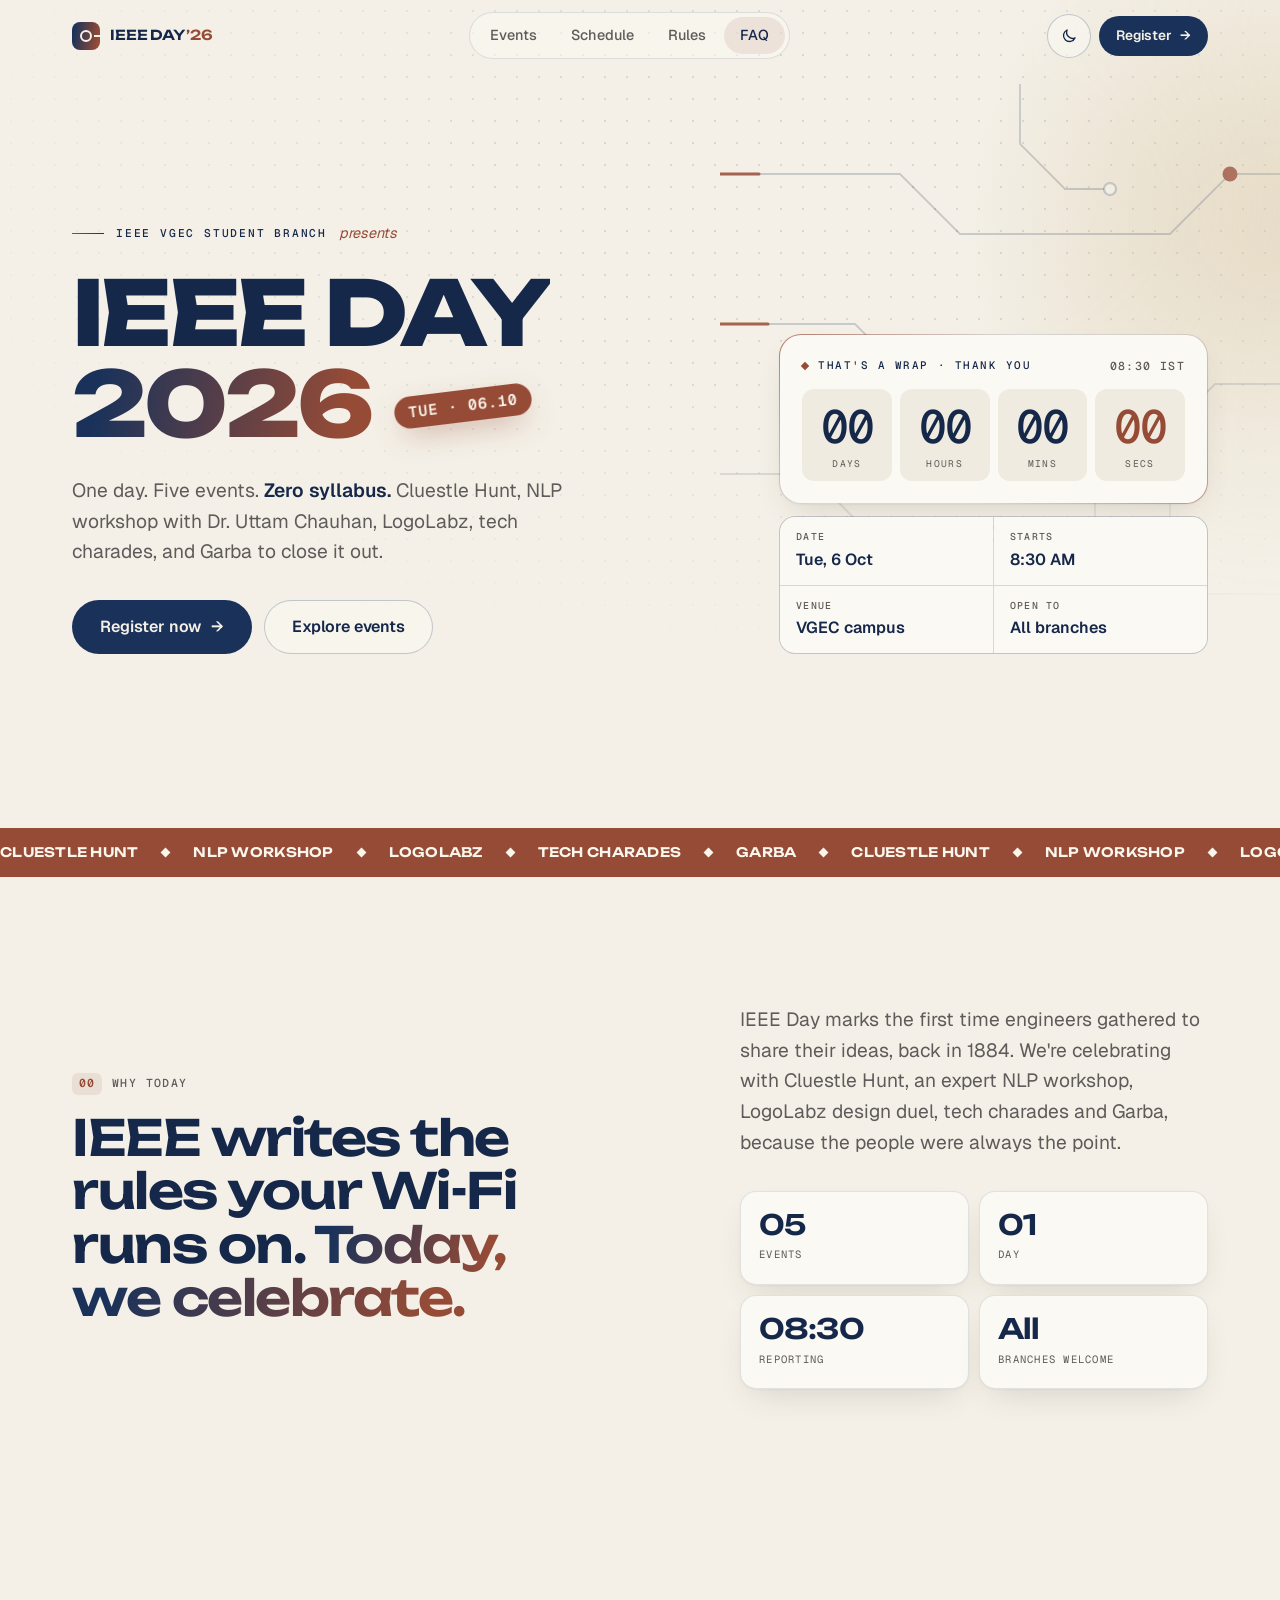
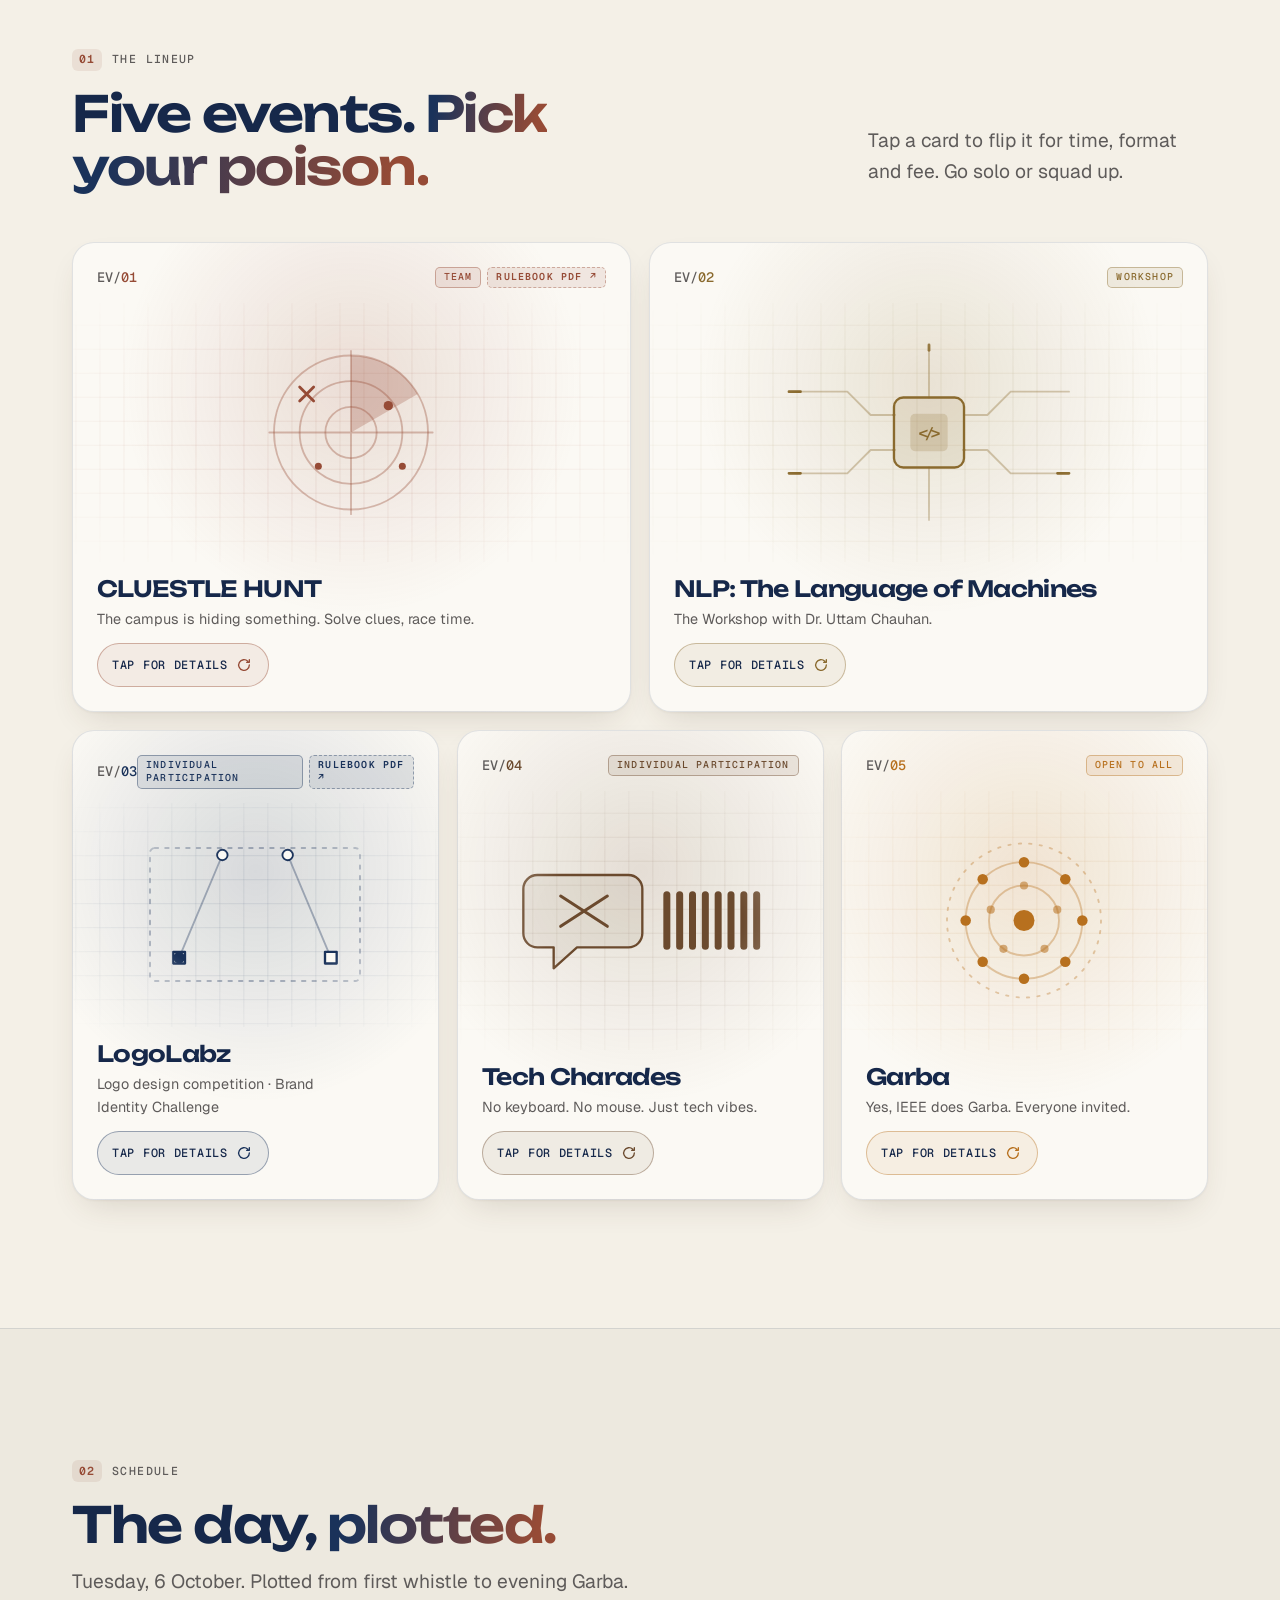
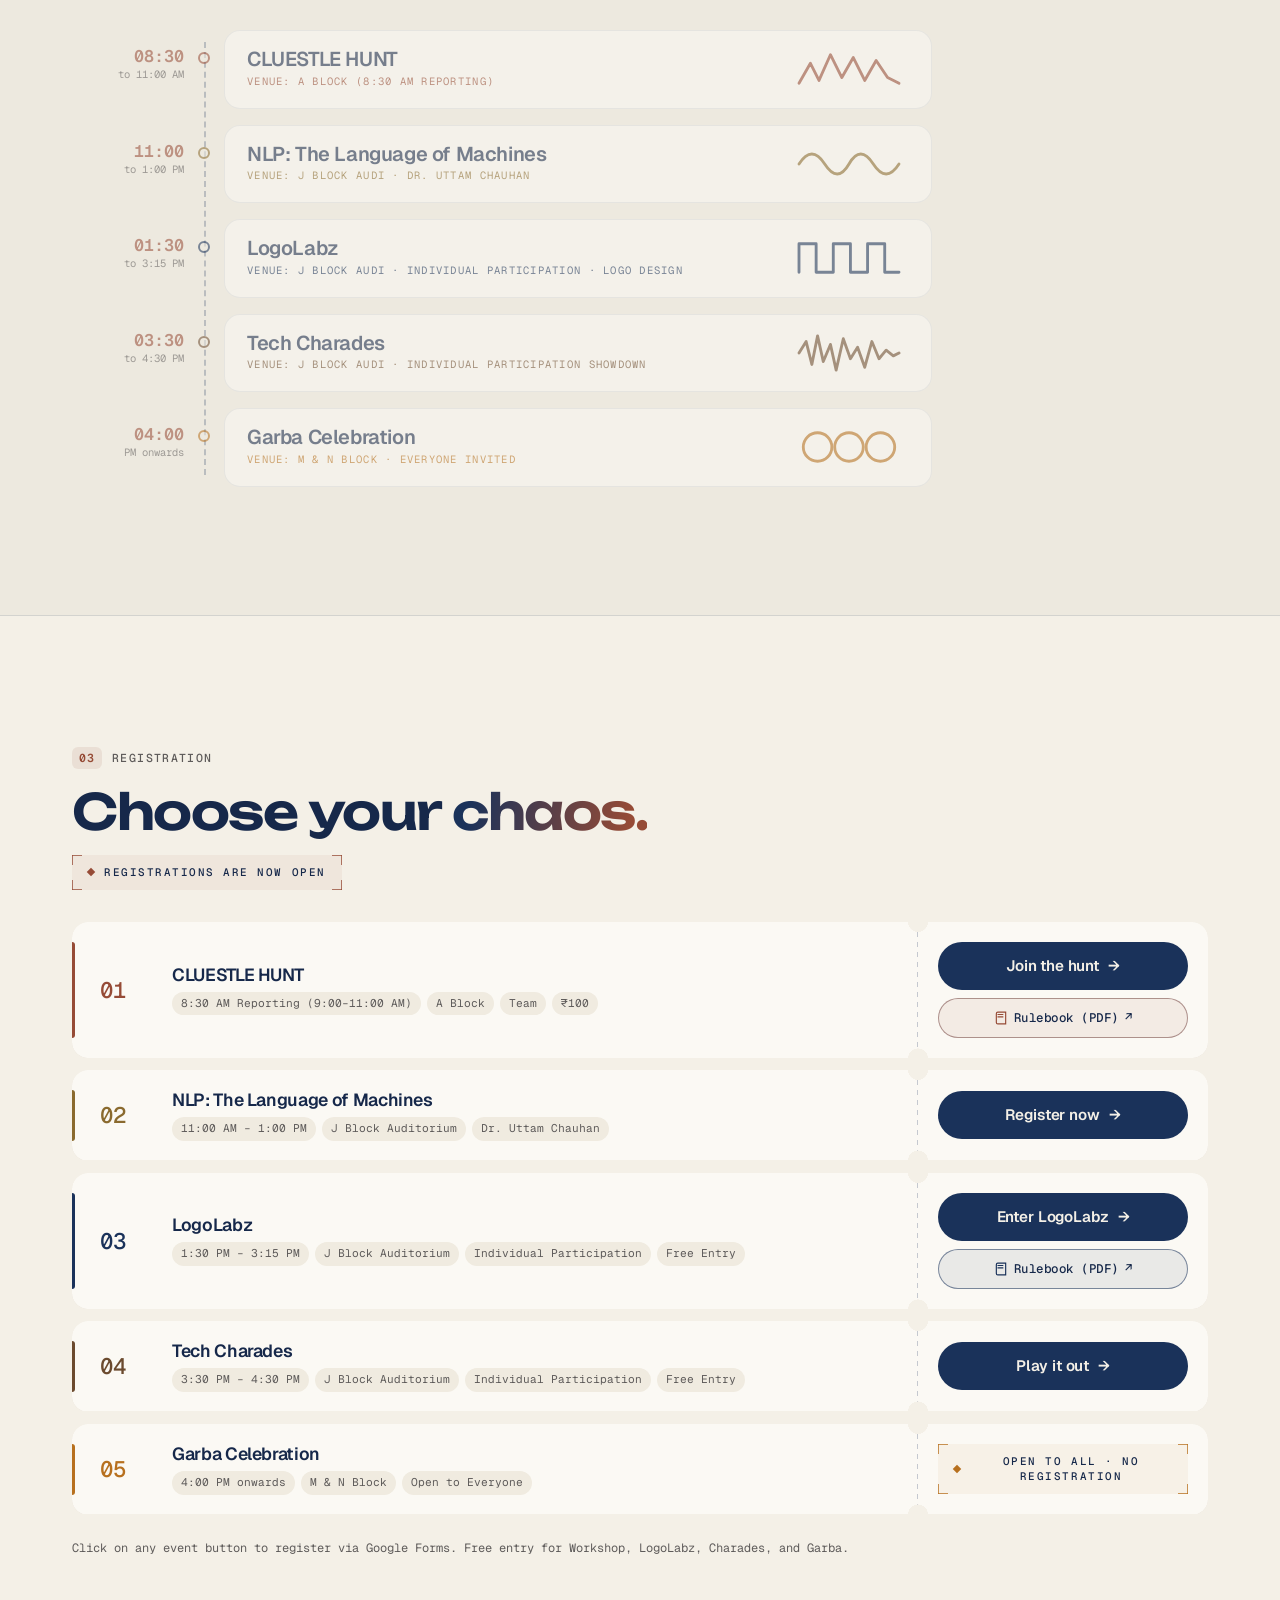
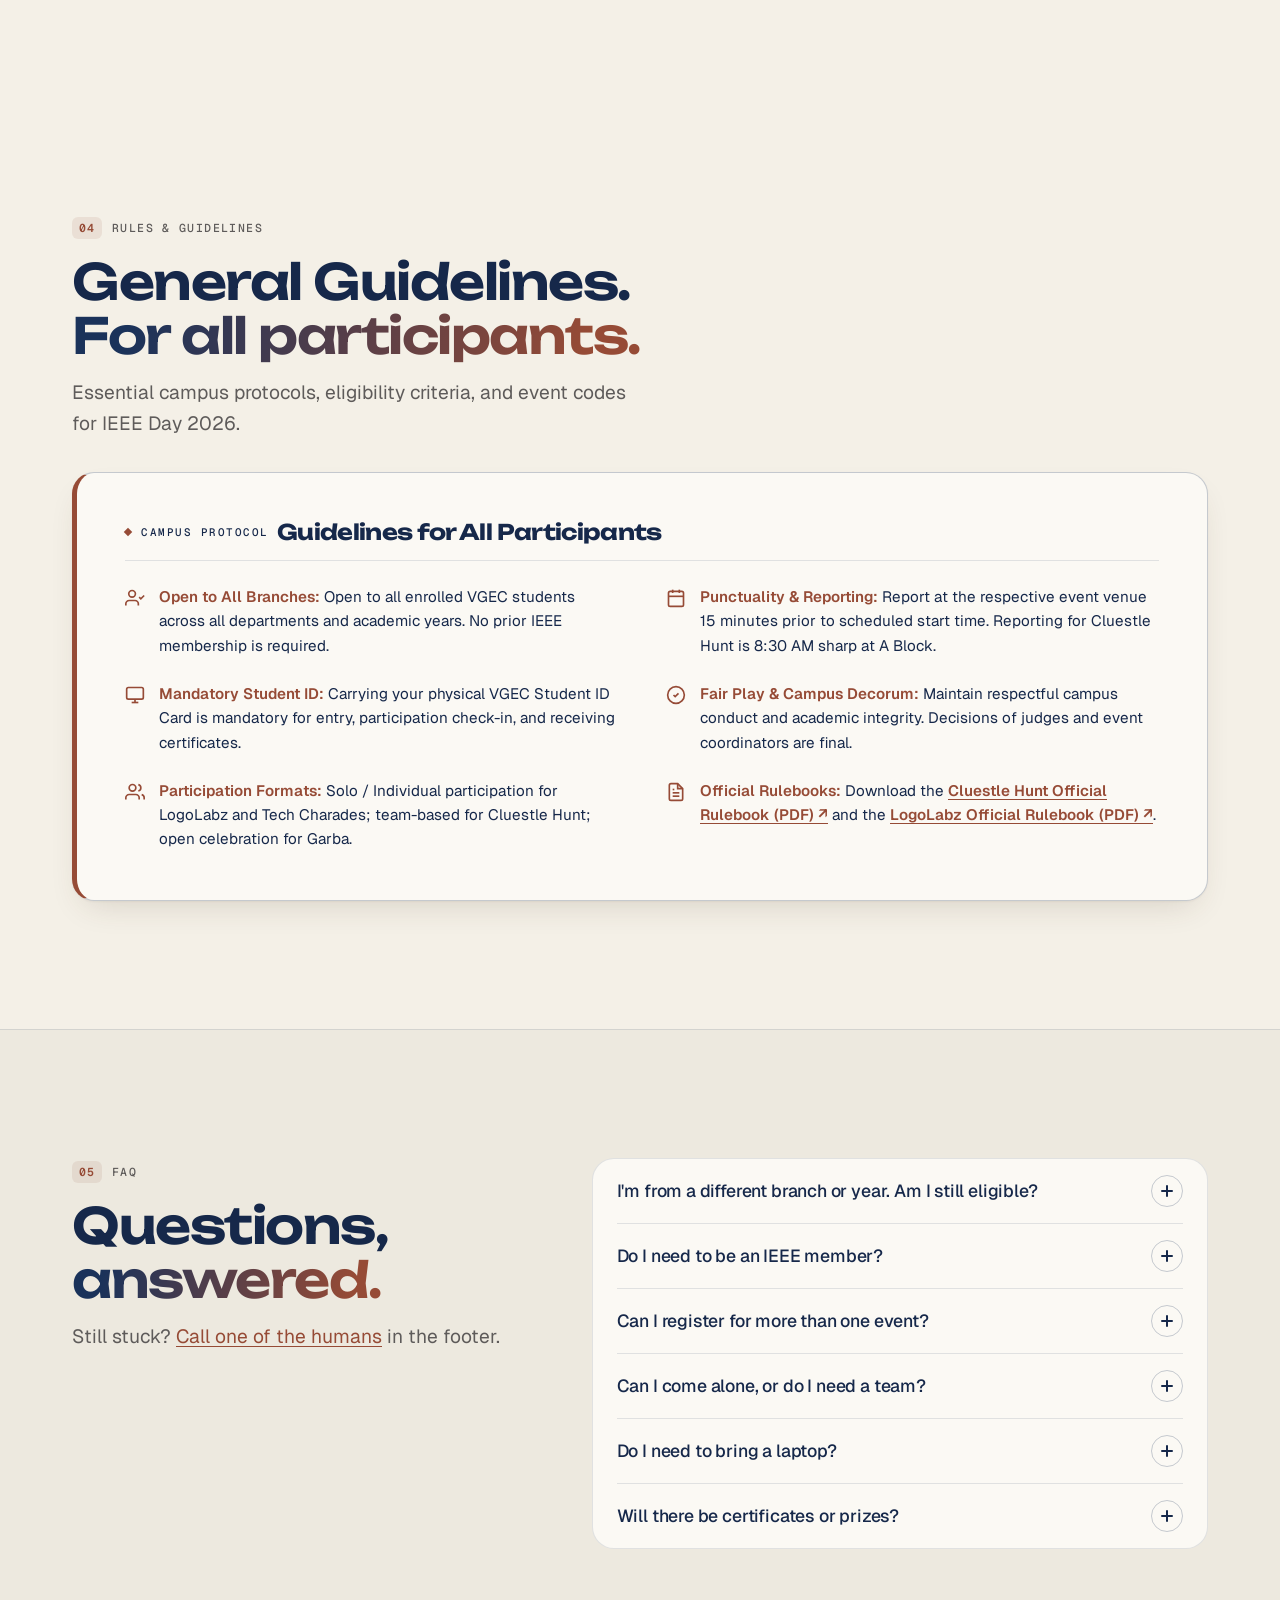
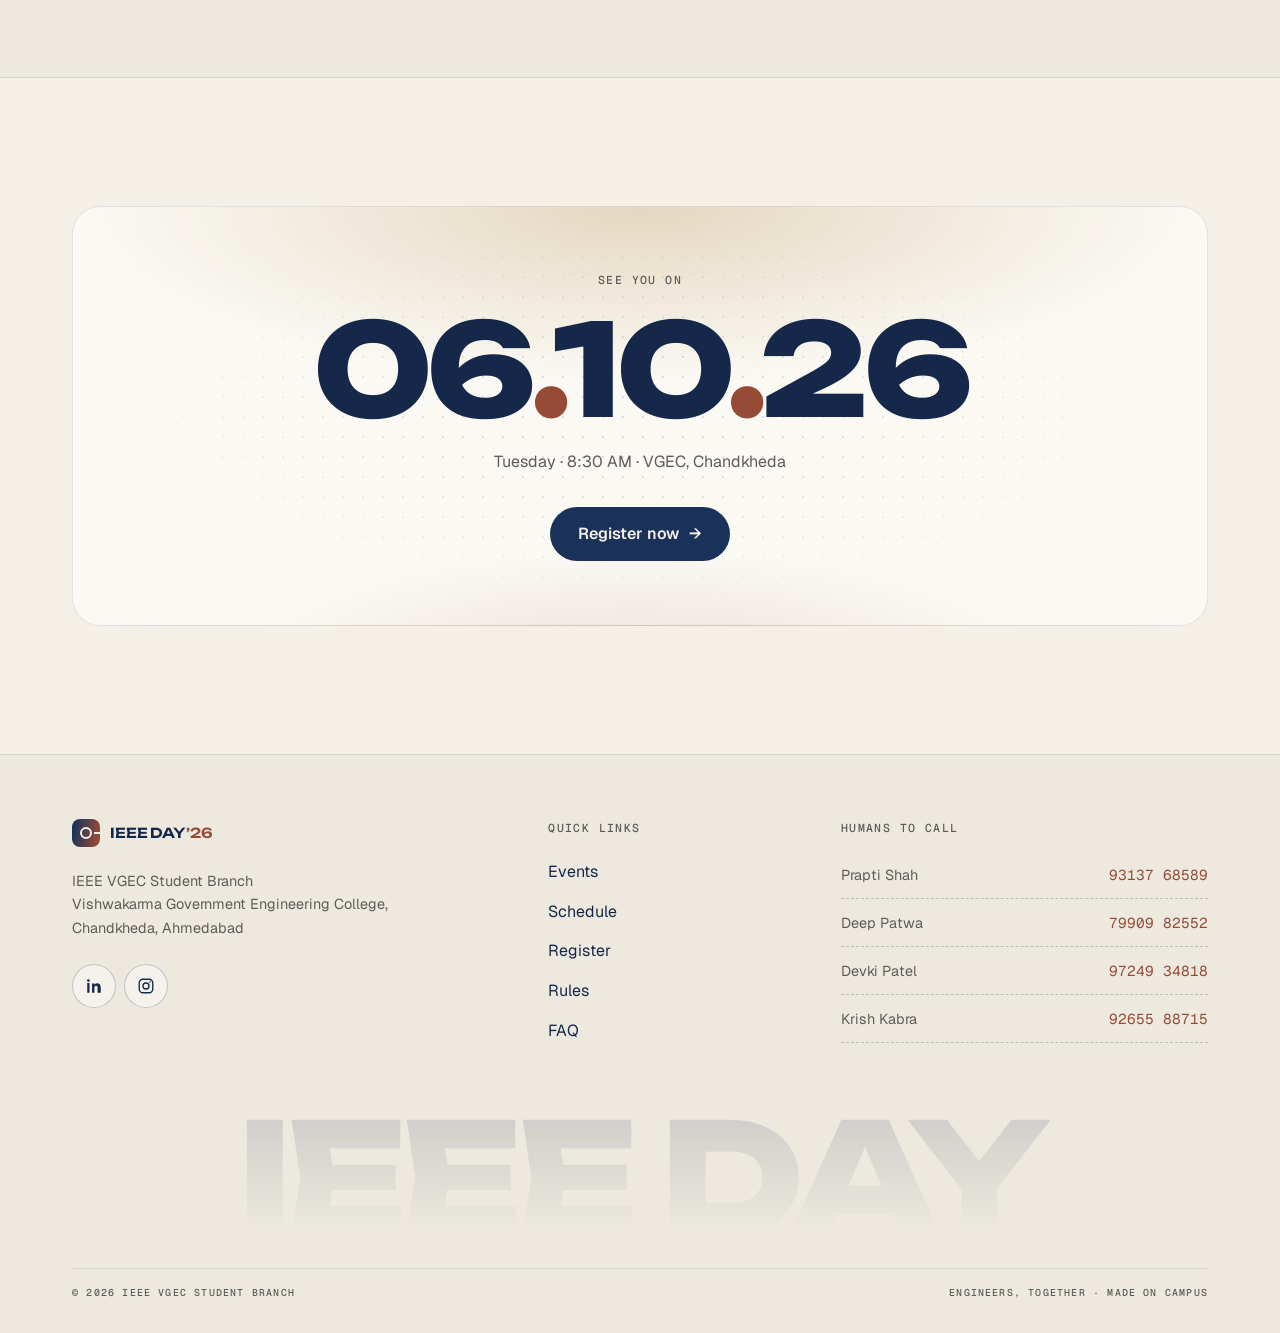
==== commit 0c6704d2: "Rule Book updates and UI fixes" ====
--- a/index.html
+++ b/index.html
@@ -132,7 +132,7 @@
 
             <div class="container hero__grid">
                 <div class="hero__text">
-                    <p class="chip hero__chip intro" style="--i:0"><span class="live-dot" aria-hidden="true"></span>IEEE VGEC Student Branch presents</p>
+                    <p class="hero__kicker intro" style="--i:0"><span class="hero__kicker-org">IEEE VGEC Student Branch</span><span class="hero__kicker-verb">presents</span></p>
                     <h1 class="hero__title" id="hero-title">
                         <span class="hero__line"><span class="hero__mask"><span class="intro-line" style="--i:1">IEEE DAY</span></span></span>
                         <span class="hero__line hero__line--2">
@@ -150,7 +150,7 @@
                 <div class="hero__panel intro" style="--i:5">
                     <div class="countdown" id="countdown" data-target="2026-10-06T08:30:00+05:30">
                         <div class="countdown__head">
-                            <span class="label"><span class="live-dot" aria-hidden="true"></span><span id="countdown-status">T-minus · reporting whistle</span></span>
+                            <span class="mark mark--live"><span id="countdown-status">T-minus · reporting whistle</span></span>
                             <span class="label countdown__time">08:30 IST</span>
                         </div>
                         <div class="countdown__grid" aria-hidden="true">
@@ -228,7 +228,7 @@
                                     <span class="event-card__num">01</span>
                                     <div class="event-card__tags">
                                         <span class="chip chip--sm">Team</span>
-                                        <a href="#rules" class="chip chip--sm chip--rulebook" title="View Cluestle Hunt Rulebook">Rulebook ↗</a>
+                                        <a href="Rulebook_CluestleHunt.pdf" target="_blank" rel="noopener noreferrer" class="chip chip--sm chip--rulebook" title="View Cluestle Hunt Rulebook PDF">Rulebook PDF ↗</a>
                                     </div>
                                 </div>
                                 <div class="event-card__art">
@@ -263,9 +263,9 @@
                                 </dl>
                                 <div class="event-card__actions">
                                     <a href="https://forms.gle/72QvyyjabLZr2YGfA" target="_blank" rel="noopener noreferrer" class="btn btn--primary btn--block">Join the hunt <span class="btn__arrow" aria-hidden="true">→</span></a>
-                                    <a href="#rules" class="btn btn--rulebook btn--block" title="Treasure Hunt Rulebook">
+                                    <a href="Rulebook_CluestleHunt.pdf" target="_blank" rel="noopener noreferrer" class="btn btn--rulebook btn--block" title="View Cluestle Hunt Rulebook PDF">
                                         <svg viewBox="0 0 24 24" width="15" height="15" fill="none" stroke="currentColor" stroke-width="2" aria-hidden="true"><path d="M4 19.5v-15A2.5 2.5 0 0 1 6.5 2H20v20H6.5a2.5 2.5 0 0 1-2.5-2.5Z"/><path d="M6 6h10M6 10h10"/></svg>
-                                        View Rulebook <span class="btn__arrow" aria-hidden="true">→</span>
+                                        View Rulebook (PDF) <span class="btn__arrow" aria-hidden="true">↗</span>
                                     </a>
                                     <button type="button" class="event-card__flip event-card__flip--back" aria-label="Flip Cluestle Hunt card back">
                                         <svg viewBox="0 0 24 24" aria-hidden="true"><path d="M4 12a8 8 0 1 0 2.3-5.6M4 4v4h4"/></svg><span>Flip back</span>
@@ -479,7 +479,7 @@
                                 </dl>
                                 <div class="event-card__actions">
                                     <div class="event-card__open-notice">
-                                        <span class="chip chip--sm"><span class="live-dot" aria-hidden="true"></span>Everyone Invited</span>
+                                        <span class="mark">Everyone invited</span>
                                         <p>Free entry · No registration required!</p>
                                     </div>
                                     <button type="button" class="event-card__flip event-card__flip--back" aria-label="Flip Garba card back">
@@ -581,7 +581,7 @@
                 <div class="section-head" data-reveal>
                     <p class="eyebrow"><span class="eyebrow__num">03</span><span data-scramble>Registration</span></p>
                     <h2 class="section-title" id="register-title">Choose your <em>chaos.</em></h2>
-                    <p class="section-sub"><span class="chip chip--warn"><span class="live-dot" aria-hidden="true"></span>Registrations are now open</span></p>
+                    <p class="section-sub"><span class="mark mark--live mark--framed">Registrations are now open</span></p>
                 </div>
 
                 <ol class="tickets">
@@ -593,9 +593,9 @@
                         </div>
                         <div class="ticket__actions">
                             <a href="https://forms.gle/72QvyyjabLZr2YGfA" target="_blank" rel="noopener noreferrer" class="btn btn--primary ticket__btn" data-registration-url="https://forms.gle/72QvyyjabLZr2YGfA">Join the hunt <span class="btn__arrow" aria-hidden="true">→</span></a>
-                            <a href="#rules" class="ticket__rulebook-btn" title="View Cluestle Hunt Rulebook">
+                            <a href="Rulebook_CluestleHunt.pdf" target="_blank" rel="noopener noreferrer" class="ticket__rulebook-btn" title="View Cluestle Hunt Rulebook PDF">
                                 <svg viewBox="0 0 24 24" width="14" height="14" fill="none" stroke="currentColor" stroke-width="2" aria-hidden="true"><path d="M4 19.5v-15A2.5 2.5 0 0 1 6.5 2H20v20H6.5a2.5 2.5 0 0 1-2.5-2.5Z"/><path d="M6 6h10M6 10h10"/></svg>
-                                Rulebook <span class="btn__arrow" aria-hidden="true">→</span>
+                                Rulebook (PDF) <span class="btn__arrow" aria-hidden="true">↗</span>
                             </a>
                         </div>
                     </li>
@@ -640,7 +640,7 @@
                             <p class="ticket__meta"><span>4:00 PM onwards</span><span>M & N Block</span><span>Open to Everyone</span></p>
                         </div>
                         <div class="ticket__actions">
-                            <span class="ticket__open-pass"><span class="live-dot" aria-hidden="true"></span> Everyone Invited · No Registration Required</span>
+                            <span class="ticket__open-pass mark mark--framed">Open to all · No registration</span>
                         </div>
                     </li>
                 </ol>
@@ -663,7 +663,7 @@
                 <!-- General Guidelines Notice -->
                 <div class="rules__notice" data-reveal>
                     <div class="rules__notice-head">
-                        <span class="chip chip--sm"><span class="live-dot" aria-hidden="true"></span>Campus Protocol</span>
+                        <span class="mark">Campus protocol</span>
                         <h3 class="rules__notice-title">Guidelines for All Participants</h3>
                     </div>
                     <ul class="rules__notice-list">
@@ -689,7 +689,7 @@
                         </li>
                         <li>
                             <svg viewBox="0 0 24 24" width="20" height="20" fill="none" stroke="currentColor" stroke-width="2" aria-hidden="true"><path d="M14 2H6a2 2 0 0 0-2 2v16a2 2 0 0 0 2 2h12a2 2 0 0 0 2-2V8z"/><polyline points="14 2 14 8 20 8"/><line x1="16" y1="13" x2="8" y2="13"/><line x1="16" y1="17" x2="8" y2="17"/><polyline points="10 9 9 9 8 9"/></svg>
-                            <div><strong>Official Rulebooks:</strong> You can download the <a href="Rulebook_Logolabz.pdf" target="_blank" rel="noopener noreferrer" class="rules__notice-link">LogoLabz Official Rulebook (PDF) ↗</a> directly. Cluestle Hunt clue instructions will be provided at the reporting desk.</div>
+                            <div><strong>Official Rulebooks:</strong> Download the <a href="Rulebook_CluestleHunt.pdf" target="_blank" rel="noopener noreferrer" class="rules__notice-link">Cluestle Hunt Official Rulebook (PDF) ↗</a> and the <a href="Rulebook_Logolabz.pdf" target="_blank" rel="noopener noreferrer" class="rules__notice-link">LogoLabz Official Rulebook (PDF) ↗</a>.</div>
                         </li>
                     </ul>
                 </div>
--- a/css/style.css
+++ b/css/style.css
@@ -5,7 +5,7 @@
    This file holds ONLY things every section shares:
    1. Design tokens (CSS variables) + light / dark themes
    2. Reset + base elements
-   3. Shared classes (.container, .section, .btn, .chip, .label ...)
+   3. Shared classes (.container, .section, .btn, .chip, .mark, .label ...)
 
    Section-specific styles go in that section's own file.
    Need a new token or shared class? Ask Priyanshi instead of
@@ -87,7 +87,6 @@
     --color-on-cta: #F4F0E7;
     --color-pop: #964B36;                         /* sticker, ticker band */
     --color-on-pop: #FBF6EC;
-    --color-live: #B85C3F;
     --color-dot: rgba(26, 50, 90, 0.13);
     --glow-1: rgba(201, 175, 128, 0.45);
     --glow-2: rgba(150, 75, 54, 0.14);
@@ -126,7 +125,6 @@
     --color-on-cta: #FBF6EC;
     --color-pop: #C9AF80;
     --color-on-pop: #2E2114;
-    --color-live: #E0825F;
     --color-dot: rgba(237, 233, 223, 0.08);
     --glow-1: rgba(58, 96, 170, 0.38);
     --glow-2: rgba(150, 75, 54, 0.3);
@@ -161,7 +159,6 @@
         --color-on-cta: #FBF6EC;
         --color-pop: #C9AF80;
         --color-on-pop: #2E2114;
-        --color-live: #E0825F;
         --color-dot: rgba(237, 233, 223, 0.08);
         --glow-1: rgba(58, 96, 170, 0.38);
         --glow-2: rgba(150, 75, 54, 0.3);
@@ -371,15 +368,14 @@
     text-transform: uppercase;
 }
 
-/* Chips: small rounded tags */
+/* Tags: small squared labels (event format, rulebook link) */
 .chip {
     display: inline-flex;
     align-items: center;
     gap: var(--space-2);
-    padding: 6px 12px;
+    padding: 5px 10px;
     border: 1px solid var(--color-line-strong);
-    border-radius: var(--radius-pill);
-    background: color-mix(in srgb, var(--color-surface) 60%, transparent);
+    border-radius: 5px;
     font-family: var(--font-mono);
     font-size: 0.72rem;
     font-weight: 500;
@@ -388,45 +384,70 @@
 }
 
 .chip--sm {
-    padding: 4px 10px;
-    font-size: 0.64rem;
-    letter-spacing: 0.1em;
+    padding: 3px 8px;
+    font-size: 0.62rem;
+    letter-spacing: 0.12em;
     text-transform: uppercase;
 }
 
-.chip--warn {
-    border-color: color-mix(in srgb, var(--ev-1) 45%, transparent);
-    background: color-mix(in srgb, var(--ev-1) 10%, transparent);
-}
-
-.chip--warn .live-dot {
-    --dot-color: var(--ev-1);
-}
-
-/* Pulsing "live" dot */
-.live-dot {
-    --dot-color: var(--color-live);
+/* Marks: status labels. A small diamond (the same one as the ticker
+   separators) + mono caps. No pill, no glow.
+   .mark--live   the diamond breathes slowly (something is happening now)
+   .mark--framed thin viewfinder corners around it, for statuses that
+                 need presence ("Registrations are now open") */
+.mark {
+    --mark-color: var(--color-accent);
     position: relative;
-    display: inline-block;
+    display: inline-flex;
+    align-items: center;
+    gap: 10px;
+    font-family: var(--font-mono);
+    font-size: 0.68rem;
+    font-weight: 500;
+    letter-spacing: 0.14em;
+    line-height: 1.4;
+    text-transform: uppercase;
+    color: var(--color-text);
+}
+
+.mark::before {
+    content: "";
     flex: none;
-    width: 7px;
-    height: 7px;
-    border-radius: 50%;
-    background: var(--dot-color);
-}
-
-.live-dot::after {
+    width: 6px;
+    height: 6px;
+    background: var(--mark-color);
+    transform: rotate(45deg);
+}
+
+.mark--live::before {
+    animation: mark-breathe 2.4s ease-in-out infinite;
+}
+
+@keyframes mark-breathe {
+    50% { opacity: 0.25; }
+}
+
+.mark--framed {
+    padding: 10px 16px;
+    background: color-mix(in srgb, var(--mark-color) 6%, transparent);
+}
+
+.mark--framed::after {
+    --c: color-mix(in srgb, var(--mark-color) 75%, transparent);
+    --l: 10px;
     content: "";
     position: absolute;
     inset: 0;
-    border-radius: inherit;
-    background: inherit;
-    animation: live-ping 1.8s var(--ease) infinite;
-}
-
-@keyframes live-ping {
-    from { transform: scale(1); opacity: 0.8; }
-    to { transform: scale(3); opacity: 0; }
+    pointer-events: none;
+    background:
+        linear-gradient(var(--c), var(--c)) top left / var(--l) 1px no-repeat,
+        linear-gradient(var(--c), var(--c)) top left / 1px var(--l) no-repeat,
+        linear-gradient(var(--c), var(--c)) top right / var(--l) 1px no-repeat,
+        linear-gradient(var(--c), var(--c)) top right / 1px var(--l) no-repeat,
+        linear-gradient(var(--c), var(--c)) bottom left / var(--l) 1px no-repeat,
+        linear-gradient(var(--c), var(--c)) bottom left / 1px var(--l) no-repeat,
+        linear-gradient(var(--c), var(--c)) bottom right / var(--l) 1px no-repeat,
+        linear-gradient(var(--c), var(--c)) bottom right / 1px var(--l) no-repeat;
 }
 
 /* ---- Buttons ----
--- a/css/sections.css
+++ b/css/sections.css
@@ -106,6 +106,42 @@
 .hero__grid {
     display: grid;
     gap: var(--space-6);
+}
+
+/* Presenter line: a short brand rule, then the org in caps */
+.hero__kicker {
+    display: flex;
+    flex-wrap: wrap;
+    align-items: center;
+    gap: 6px 12px;
+    font-family: var(--font-mono);
+    font-size: 0.7rem;
+    font-weight: 500;
+    letter-spacing: 0.16em;
+    text-transform: uppercase;
+    color: var(--color-muted);
+}
+
+.hero__kicker::before {
+    content: "";
+    flex: none;
+    width: 32px;
+    height: 1px;
+    background: linear-gradient(90deg, var(--color-accent), var(--color-cta));
+}
+
+.hero__kicker-org {
+    color: var(--color-text);
+}
+
+.hero__kicker-verb {
+    font-family: var(--font-body);
+    font-size: 0.9rem;
+    font-weight: 400;
+    font-style: italic;
+    letter-spacing: 0;
+    text-transform: none;
+    color: var(--color-accent);
 }
 
 /* Title: two lines that rise out of a mask on load */
@@ -457,37 +493,34 @@
     gap: 12px;
 }
 
-/* Phone: info on top, a dashed tear line, then the stub (button).
-   --tear is the distance of the tear line from the bottom edge. */
+/* Phone: info on top, a dashed tear line, then the stub (buttons).
+   The tear line + notches are drawn by .ticket__actions itself, so they
+   always sit just above the stub however many buttons it holds. */
 .ticket {
     --notch: 10px;
-    --tear: 80px;
+    --pad-l: 22px;
+    --pad-r: 18px;
     position: relative;
     display: grid;
     grid-template-columns: auto 1fr;
     align-items: center;
     column-gap: 14px;
-    padding: 18px 18px 16px 22px;
+    padding: 18px var(--pad-r) 16px var(--pad-l);
+    overflow: hidden;
     border-radius: var(--radius);
-    background:
-        linear-gradient(90deg, var(--color-line-strong) 55%, transparent 0) 0 calc(100% - var(--tear)) / 10px 1px repeat-x,
-        var(--color-surface);
+    background: var(--color-surface);
     box-shadow: var(--shadow-card);
-    -webkit-mask:
-        radial-gradient(circle var(--notch) at 0 calc(100% - var(--tear)), transparent 98%, #000) left / 51% 100% no-repeat,
-        radial-gradient(circle var(--notch) at 100% calc(100% - var(--tear)), transparent 98%, #000) right / 51% 100% no-repeat;
-    mask:
-        radial-gradient(circle var(--notch) at 0 calc(100% - var(--tear)), transparent 98%, #000) left / 51% 100% no-repeat,
-        radial-gradient(circle var(--notch) at 100% calc(100% - var(--tear)), transparent 98%, #000) right / 51% 100% no-repeat;
-}
-
-/* Accent spine */
+}
+
+/* Accent spine: spans the info row only (grid area = its containing block) */
 .ticket::before {
     content: "";
     position: absolute;
-    top: 18px;
-    bottom: calc(var(--tear) + 18px);
-    left: 0;
+    grid-row: 1 / 2;                              /* explicit end line, or abs-pos runs to the padding edge */
+    grid-column: 1 / 2;
+    top: 0;
+    bottom: 0;
+    left: calc(-1 * var(--pad-l));
     width: 3px;
     border-radius: 0 3px 3px 0;
     background: var(--ev);
@@ -525,12 +558,37 @@
 }
 
 .ticket__actions {
+    position: relative;
     grid-column: 1 / -1;
     display: flex;
     flex-wrap: wrap;
     gap: 8px;
     align-items: center;
-    margin-top: 24px;
+    margin-top: 28px;
+}
+
+/* Tear line, 14px above the stub, edge to edge */
+.ticket__actions::before {
+    content: "";
+    position: absolute;
+    top: -14px;
+    left: calc(-1 * var(--pad-l));
+    right: calc(-1 * var(--pad-r));
+    border-top: 1px dashed var(--color-line-strong);
+}
+
+/* Notches: two page-coloured half circles bitten out of the edges */
+.ticket__actions::after {
+    content: "";
+    position: absolute;
+    top: calc(-14px - var(--notch));
+    left: calc(-1 * var(--pad-l) - var(--notch));
+    right: calc(-1 * var(--pad-r) - var(--notch));
+    height: calc(var(--notch) * 2);
+    background:
+        radial-gradient(circle var(--notch) at var(--notch) 50%, var(--color-bg) 98%, transparent) left / 50% 100% no-repeat,
+        radial-gradient(circle var(--notch) at calc(100% - var(--notch)) 50%, var(--color-bg) 98%, transparent) right / 50% 100% no-repeat;
+    pointer-events: none;
 }
 
 .ticket__actions .btn {
@@ -576,20 +634,10 @@
 }
 
 .ticket__open-pass {
-    display: inline-flex;
-    align-items: center;
+    --mark-color: var(--ev);
     justify-content: center;
-    gap: 8px;
     width: 100%;
-    min-height: 42px;
-    padding: 8px 14px;
-    border-radius: var(--radius-pill);
-    background: color-mix(in srgb, var(--ev) 12%, transparent);
-    border: 1px dashed color-mix(in srgb, var(--ev) 45%, transparent);
-    font-family: var(--font-mono);
-    font-size: 0.78rem;
-    font-weight: 600;
-    color: var(--color-text);
+    min-height: 44px;
     text-align: center;
 }
 
@@ -605,8 +653,10 @@
     .ticket {
         --stub: 270px;
         grid-template-columns: 3rem 1fr var(--stub);
+        --pad-l: 28px;
+        --pad-r: 20px;
         column-gap: var(--space-4);
-        padding: 20px 20px 20px 28px;
+        padding: 20px var(--pad-r) 20px var(--pad-l);
         background:
             linear-gradient(var(--color-line-strong) 55%, transparent 0) calc(100% - var(--stub) - 20px) 0 / 1px 10px repeat-y,
             var(--color-surface);
@@ -619,8 +669,9 @@
         transition: transform var(--duration) var(--ease);
     }
 
-    .ticket::before {
-        bottom: 18px;
+    .ticket__actions::before,
+    .ticket__actions::after {
+        display: none;
     }
 
     .ticket__actions {
--- a/css/header-footer.css
+++ b/css/header-footer.css
@@ -257,7 +257,7 @@
     border-bottom: 1px solid var(--color-line);
     color: var(--color-text);
     font-family: var(--font-display);
-    font-size: clamp(1.7rem, 8vw, 2.4rem);
+    font-size: calc(clamp(1.7rem, 8vw, 2.4rem) - 5px);
     font-weight: 600;
     letter-spacing: -0.03em;
     line-height: 1.1;
--- a/css/events.css
+++ b/css/events.css
@@ -346,15 +346,16 @@
 }
 
 .event-card__open-notice {
-    display: flex;
-    flex-direction: column;
-    align-items: center;
-    gap: 6px;
-    padding: 10px 14px;
-    border-radius: var(--radius-sm);
-    background: color-mix(in srgb, var(--ev) 10%, transparent);
-    border: 1px dashed color-mix(in srgb, var(--ev) 38%, transparent);
+    display: grid;
+    justify-items: center;
+    gap: 8px;
+    padding: 14px;
+    border-top: 1px dashed var(--color-line-strong);
     text-align: center;
+}
+
+.event-card__open-notice .mark {
+    --mark-color: var(--ev);
 }
 
 .event-card__open-notice p {
--- a/css/responsive.css
+++ b/css/responsive.css
@@ -75,7 +75,9 @@
     }
 
     .ticket {
-        padding: 14px 12px 14px 16px;
+        --pad-l: 16px;
+        --pad-r: 12px;
+        padding: 14px var(--pad-r) 14px var(--pad-l);
     }
 
     .ticket__num {
@@ -156,7 +158,7 @@
 @media (max-height: 480px) and (orientation: landscape) {
     .menu__link {
         padding: 10px 0;
-        font-size: 1.6rem;
+        font-size: calc(1.6rem - 5px);
     }
 
     .menu__foot {
